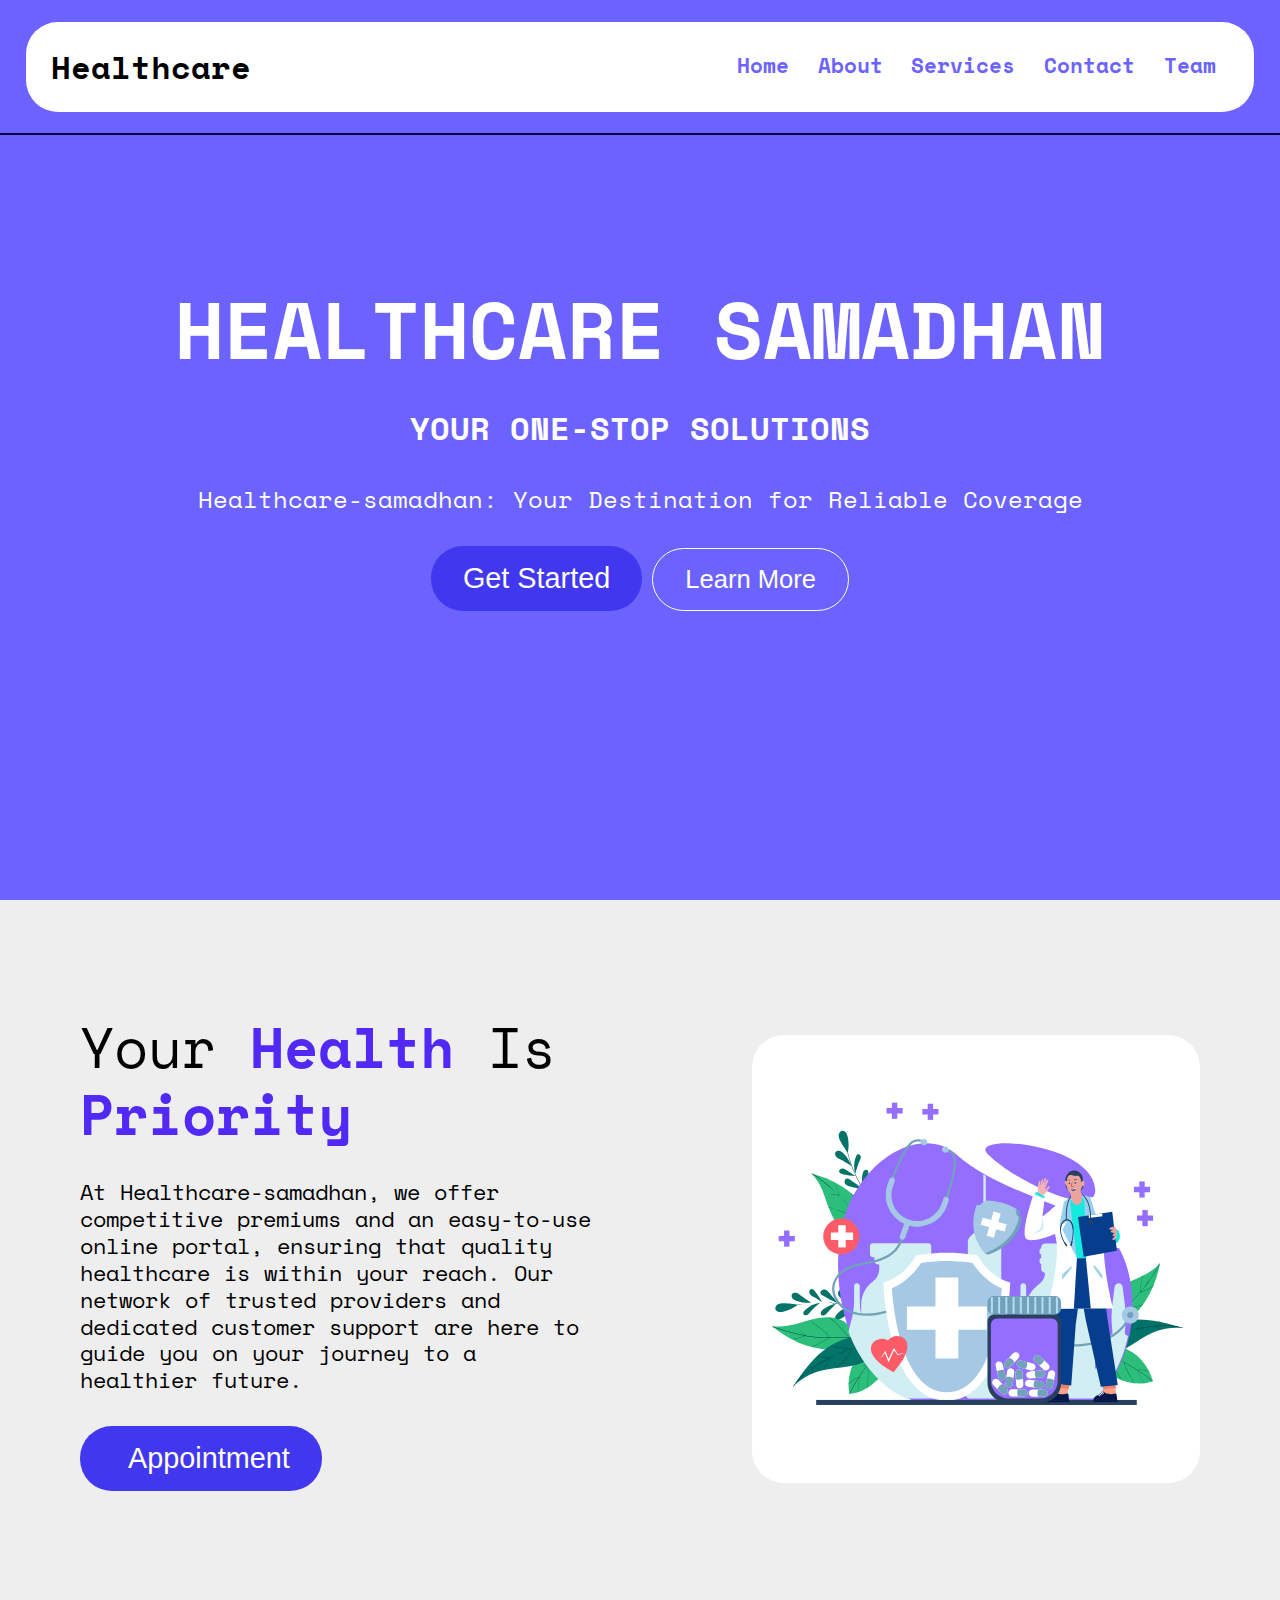
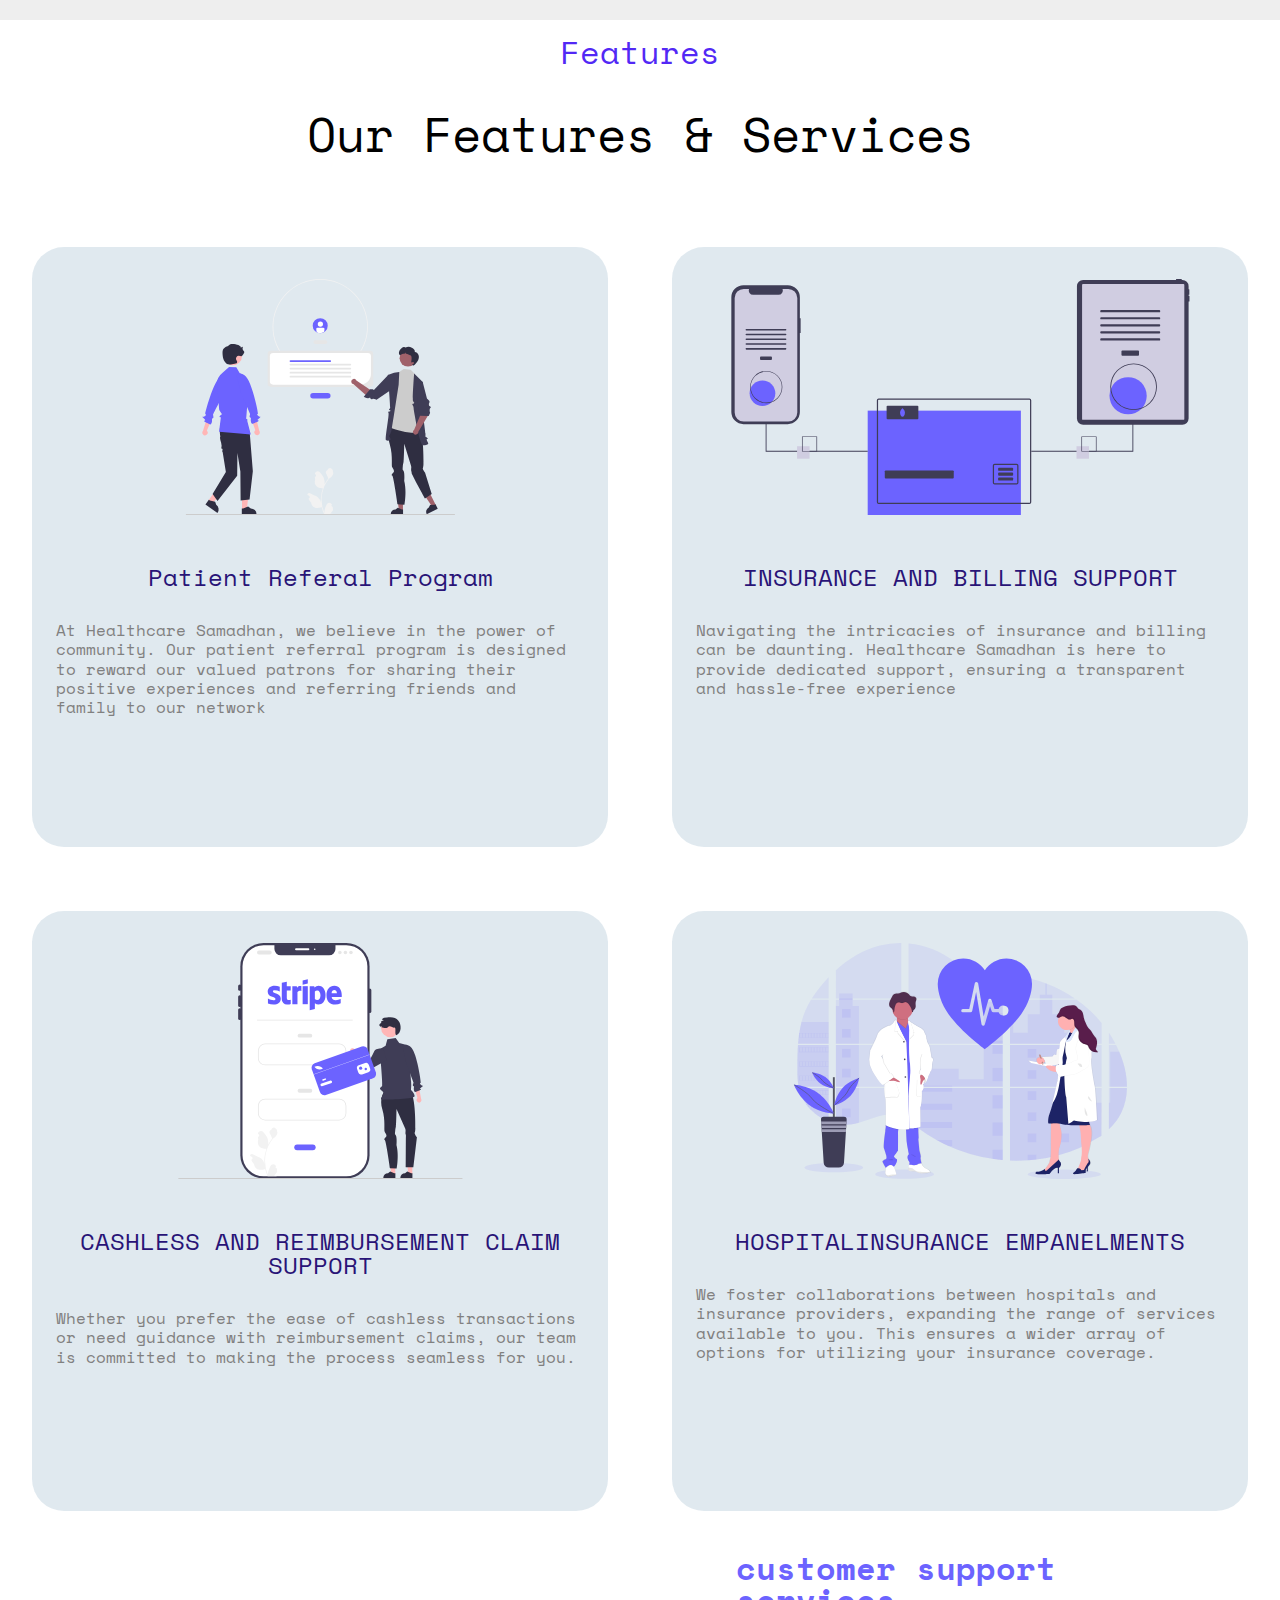
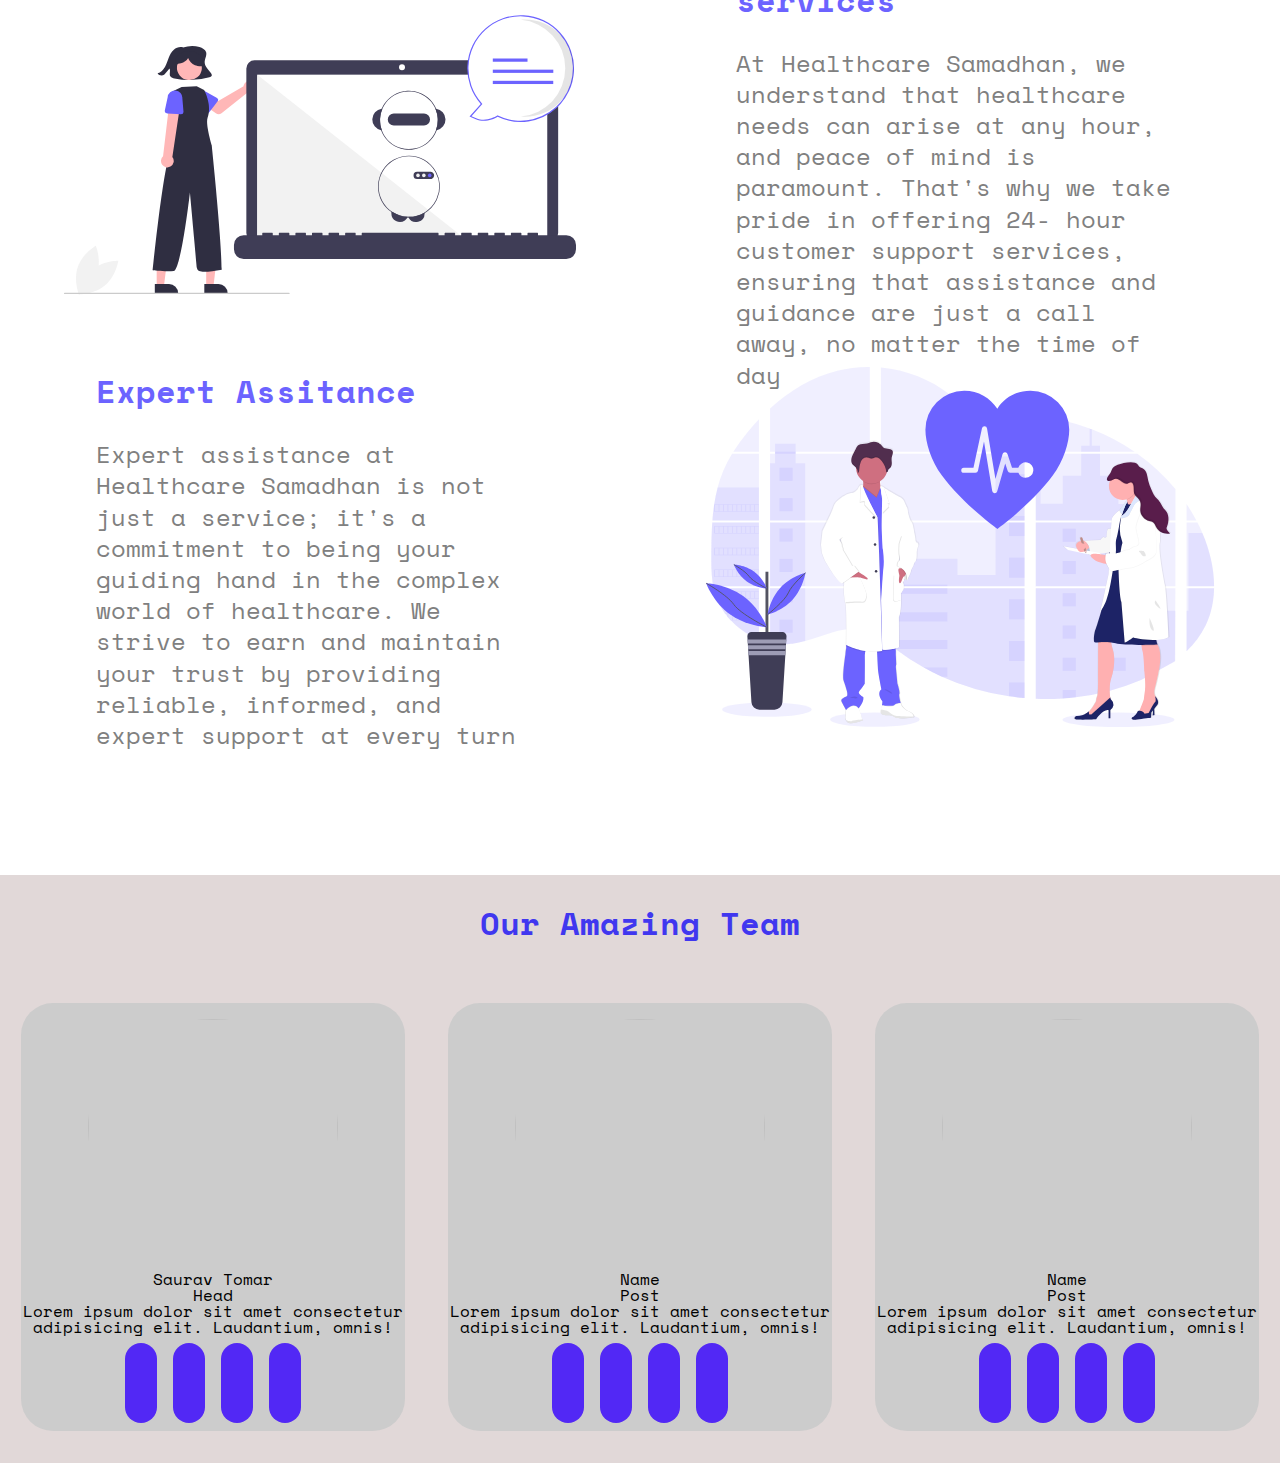
==== index.html @ 565081a0 "75% website completet" ====
<!DOCTYPE html>
<html lang="en">
  <head>
    <meta charset="UTF-8" />
    <meta name="viewport" content="width=device-width, initial-scale=1.0" />
    <title>Healthcare Samadhan</title>
    <link rel="stylesheet" href="css/reset.css" />
    <link rel="stylesheet" href="css/style.css" />
  </head>
  <body>
    <!-- Header  -->
    <header class="header">
      <nav class="navbar__container">
        <div class="logo">
          <h2>Healthcare</h2>
        </div>
        <i class="fa-solid fa-bars hamburger__menu"></i>
        <ul class="navList__container">
          <i class="fa-regular fa-circle-xmark hamburger__close"></i>
          <li class="navitem">
            <a class="navlink" href="#home">Home</a>
          </li>
          <li class="navitem">
            <a class="navlink" href="">About</a>
          </li>
          <li class="navitem">
            <a class="navlink" href="#service">Services</a>
          </li>
          <li class="navitem">
            <a href="" class="navlink">Contact</a>
          </li>
          <li class="navitem">
            <a class="navlink" href="">Team</a>
          </li>
        </ul>
      </nav>
    </header>
    <!-- Hero -->
    <section id="home" class="hero__container">
      <h1 class="main__heading">HEALTHCARE SAMADHAN</h1>
      <h2 class="tagline">YOUR ONE-STOP SOLUTIONS</h2>
      <p class="description">
        Healthcare-samadhan: Your Destination for Reliable Coverage
      </p>
      <div class="hero__btn__container">
        <button class="primary__btn">Get Started</button>
        <button class="secondary__btn">
          Learn More <i class="fa-solid fa-arrow-right"></i>
        </button>
      </div>
    </section>

    <!-- section priority  -->

    <section class="section__priority">
      <div class="priority__text">
        <h2>Your <b>Health</b> Is <b>Priority</b></h2>
        <p>
          At Healthcare-samadhan, we offer competitive premiums and an
          easy-to-use online portal, ensuring that quality healthcare is within
          your reach. Our network of trusted providers and dedicated customer
          support are here to guide you on your journey to a healthier future.
        </p>
        <button class="primary__btn">
          <i class="fa-solid fa-calendar-days"></i>Appointment
        </button>
      </div>

      <div class="priority__img">
        <svg
          xmlns="http://www.w3.org/2000/svg"
          xmlns:xlink="http://www.w3.org/1999/xlink"
          version="1.1"
          x="0px"
          y="0px"
          viewBox="0 0 500 500"
          style="enable-background: new 0 0 500 500"
          xml:space="preserve"
        >
          <g id="BACKGROUND">
            <rect style="fill: #ffffff" width="500" height="500" />
          </g>
          <g id="OBJECTS">
            <g>
              <g>
                <path
                  style="fill: #2cbf7b"
                  d="M408.222,347.269c1.335,0.213,2.662,0.562,3.93,0.965c17.696,5.625,30.549,20.486,35.314,38.191     c-16.333,6.004-36.912,1.32-49.817-9.959c-2.756-2.408-5.344-5.326-6.053-8.917c-0.825-4.178,1.04-8.382,3.048-12.138     c1.526-2.855,3.312-5.796,6.186-7.286C403.09,346.955,405.67,346.862,408.222,347.269z"
                />
                <path
                  style="fill: #033a3f"
                  d="M377.289,348.303c0.009,0.007,0.019,0.013,0.03,0.016c12.5,4.361,24.754,9.805,36.423,16.183     c11.669,6.378,22.869,13.751,33.289,21.917c0.052,0.039,0.117,0.029,0.154-0.019c0.037-0.048,0.029-0.117-0.019-0.154     c-10.429-8.174-21.639-15.554-33.319-21.937c-11.679-6.383-23.945-11.833-36.456-16.197c-0.057-0.02-0.12,0.01-0.14,0.067     C377.236,348.225,377.252,348.275,377.289,348.303z"
                />
                <path
                  style="fill: #033a3f"
                  d="M438.046,388.599c0.036,0.028,0.087,0.031,0.127,0.004c0.05-0.033,0.064-0.102,0.031-0.152     l-1.356-2.042c-2.78-4.185-5.251-8.529-7.146-12.562c-0.026-0.055-0.091-0.078-0.146-0.053c-0.055,0.026-0.078,0.091-0.053,0.146     c1.9,4.043,4.377,8.396,7.162,12.59l1.356,2.042C438.028,388.583,438.037,388.592,438.046,388.599z"
                />
                <path
                  style="fill: #033a3f"
                  d="M426.589,388.842c0.041,0.031,0.1,0.03,0.14-0.006c0.045-0.04,0.049-0.11,0.008-0.155     c-1.255-1.397-2.286-3.357-3.196-5.087c-0.209-0.398-0.407-0.773-0.606-1.141c-2.855-5.274-5.992-11.463-7.615-17.385     c-0.016-0.058-0.076-0.093-0.135-0.077c-0.058,0.016-0.093,0.076-0.077,0.135c1.629,5.943,4.773,12.147,7.634,17.432     c0.198,0.366,0.395,0.741,0.604,1.138c0.916,1.741,1.954,3.715,3.227,5.132C426.578,388.833,426.583,388.838,426.589,388.842z"
                />
                <path
                  style="fill: #033a3f"
                  d="M412.843,385.667c0.037,0.028,0.089,0.031,0.13,0.003c0.049-0.035,0.061-0.103,0.027-0.153     c-4.193-5.969-7.397-12.654-10.497-19.119c-1.293-2.696-2.758-5.753-2.598-8.959c0.003-0.06-0.043-0.112-0.104-0.115     c-0.06-0.003-0.112,0.044-0.115,0.104c-0.162,3.262,1.316,6.345,2.62,9.065c3.103,6.473,6.312,13.166,10.515,19.15     C412.826,385.652,412.834,385.66,412.843,385.667z"
                />
                <path
                  style="fill: #033a3f"
                  d="M429.536,373.981c0.021,0.016,0.047,0.024,0.075,0.022c4.53-0.351,9.079,0.335,13.908,2.099     c0.057,0.021,0.12-0.009,0.141-0.065c0.021-0.057-0.008-0.12-0.065-0.141c-4.859-1.774-9.438-2.465-14-2.111     c-0.06,0.005-0.106,0.057-0.101,0.118C429.495,373.935,429.512,373.963,429.536,373.981z"
                />
                <path
                  style="fill: #033a3f"
                  d="M415.142,365.216c0.039,0.03,0.095,0.031,0.135-0.002c0.315-0.254,4.025-1.201,8.445-2.158     c3.697-0.8,8.427-1.711,9.586-1.644c0.06,0.003,0.112-0.043,0.116-0.103c0.003-0.06-0.043-0.112-0.103-0.116     c-2.303-0.131-17.435,3.25-18.181,3.85c-0.047,0.038-0.055,0.107-0.017,0.154C415.128,365.205,415.135,365.211,415.142,365.216z"
                />
                <path
                  style="fill: #033a3f"
                  d="M398.823,357.337c0.027,0.02,0.062,0.028,0.097,0.018c4.447-1.292,8.807-3.018,12.486-4.535     l0.09-0.037c2.347-0.968,4.774-1.969,7.301-1.923c0.061,0.001,0.111-0.047,0.112-0.108c0.001-0.06-0.047-0.11-0.108-0.112     c-2.573-0.047-5.021,0.963-7.389,1.94l-0.09,0.037c-3.673,1.515-8.027,3.238-12.464,4.528c-0.058,0.017-0.092,0.078-0.075,0.136     C398.791,357.304,398.805,357.323,398.823,357.337z"
                />
                <path
                  style="fill: #033a3f"
                  d="M377.289,348.303c0.009,0.007,0.019,0.013,0.03,0.016c12.533,4.372,24.849,9.837,36.605,16.242     c11.817,6.438,23.079,13.832,33.471,21.976c0,0,0.001,0.001,0.001,0.001c0.048,0.036,0.116,0.028,0.153-0.019     c0.037-0.048,0.029-0.117-0.019-0.154c-10.401-8.151-21.673-15.552-33.501-21.996c-11.767-6.411-24.094-11.88-36.638-16.257     c-0.057-0.02-0.12,0.01-0.14,0.067C377.236,348.225,377.252,348.275,377.289,348.303z"
                />
              </g>
              <g>
                <path
                  style="fill: #2cbf7b"
                  d="M391.97,322.324c0.616,0.758,1.34,1.433,2.185,2.006c3.377,2.287,7.746,2.762,11.754,2.009     c6.575-1.235,12.187-5.449,17.078-10.013c17.531-16.358,28.571-38.666,32.325-62.249c-9.103,12.015-24.415,16.717-37.521,22.853     c-11.078,5.187-22.209,12.488-26.66,23.882C388.779,306.832,387.465,316.778,391.97,322.324z"
                />
                <path
                  style="fill: #033a3f"
                  d="M370.628,336.632c0.031,0.021,0.072,0.025,0.108,0.008c13.64-6.464,25.61-16.001,37.185-25.225     c3.334-2.656,6.781-5.403,10.035-8.274c7.103-6.267,13.788-13.52,20.439-22.174c5.494-7.15,11.026-15.362,16.911-25.108     c0.031-0.052,0.014-0.12-0.037-0.15c-0.052-0.031-0.119-0.015-0.15,0.037c-5.881,9.738-11.408,17.945-16.897,25.088     c-6.642,8.643-13.318,15.887-20.41,22.144c-3.25,2.867-6.695,5.612-10.027,8.267c-11.566,9.216-23.526,18.746-37.143,25.199     c-0.055,0.026-0.078,0.091-0.052,0.146C370.599,336.606,370.612,336.621,370.628,336.632z"
                />
                <path
                  style="fill: #033a3f"
                  d="M397.197,320.532c0.02,0.014,0.045,0.021,0.071,0.018c8.598-0.735,17.183-2.248,25.515-4.496     c0.059-0.016,0.093-0.076,0.077-0.134c-0.016-0.059-0.076-0.093-0.134-0.077c-8.32,2.245-16.891,3.756-25.477,4.49     c-0.06,0.005-0.105,0.058-0.1,0.119C397.152,320.485,397.17,320.514,397.197,320.532z"
                />
                <path
                  style="fill: #033a3f"
                  d="M414.623,305.894c0.023,0.015,0.051,0.022,0.08,0.017c1.965-0.336,17.685-3.567,21.812-4.867     c0.058-0.018,0.09-0.08,0.072-0.138c-0.018-0.058-0.08-0.09-0.138-0.072c-4.12,1.298-19.82,4.525-21.783,4.86     c-0.06,0.01-0.1,0.067-0.09,0.127C414.582,305.852,414.599,305.878,414.623,305.894z"
                />
                <path
                  style="fill: #033a3f"
                  d="M433.246,287.117c0.027,0.018,0.061,0.024,0.094,0.014c4.799-1.506,11.242-4.317,14.932-7.687     c0.045-0.041,0.048-0.11,0.007-0.155c-0.041-0.045-0.11-0.048-0.155-0.007c-3.663,3.346-10.073,6.141-14.85,7.64     c-0.058,0.018-0.09,0.08-0.072,0.137C433.211,287.083,433.226,287.103,433.246,287.117z"
                />
                <path
                  style="fill: #033a3f"
                  d="M433.179,287.126c0.014,0.01,0.031,0.016,0.049,0.018c0.06,0.006,0.114-0.037,0.121-0.097     l0.848-7.867c0.407-3.78,1.3-7.794,2.389-10.738c0.021-0.057-0.008-0.12-0.065-0.141c-0.057-0.021-0.12,0.008-0.141,0.065     c-1.095,2.959-1.992,6.993-2.402,10.79l-0.848,7.867C433.127,287.065,433.146,287.104,433.179,287.126z"
                />
                <path
                  style="fill: #033a3f"
                  d="M414.623,305.894c0.025,0.017,0.057,0.023,0.088,0.016c0.059-0.015,0.094-0.074,0.08-0.133     c-1.355-5.417-0.105-10.671,1.219-16.233c0.182-0.767,0.371-1.559,0.55-2.342c0.386-1.691,0.91-3.608,1.418-5.461     c0.508-1.856,1.033-3.776,1.42-5.471c0.013-0.059-0.023-0.118-0.082-0.131c-0.059-0.013-0.118,0.023-0.131,0.082     c-0.386,1.691-0.91,3.608-1.418,5.462c-0.508,1.856-1.033,3.775-1.42,5.47c-0.178,0.781-0.367,1.573-0.549,2.34     c-1.272,5.343-2.587,10.868-1.218,16.337C414.585,305.857,414.602,305.879,414.623,305.894z"
                />
                <path
                  style="fill: #033a3f"
                  d="M397.845,320.086c0.019,0.013,0.042,0.02,0.067,0.019c0.06-0.003,0.107-0.054,0.104-0.115     c-0.517-10.478,0.215-21.017,2.173-31.323c0.011-0.06-0.028-0.117-0.087-0.128c-0.06-0.011-0.117,0.028-0.128,0.087     c-1.962,10.323-2.694,20.879-2.177,31.375C397.798,320.037,397.817,320.068,397.845,320.086z"
                />
                <path
                  style="fill: #033a3f"
                  d="M370.628,336.632c0.031,0.021,0.072,0.025,0.108,0.008c13.64-6.464,25.61-16.001,37.185-25.225     c3.334-2.656,6.781-5.403,10.035-8.274c7.103-6.267,13.788-13.52,20.439-22.174c5.494-7.15,11.026-15.362,16.911-25.108     c0.031-0.052,0.014-0.12-0.037-0.15c-0.052-0.031-0.119-0.015-0.15,0.037c-5.881,9.738-11.408,17.945-16.897,25.088     c-6.642,8.643-13.318,15.887-20.41,22.144c-3.25,2.867-6.695,5.612-10.027,8.267c-11.566,9.216-23.526,18.746-37.143,25.199     c-0.055,0.026-0.078,0.091-0.052,0.146C370.599,336.606,370.612,336.621,370.628,336.632z"
                />
              </g>
              <g>
                <path
                  style="fill: #027369"
                  d="M371.223,350.105c8.602-18.547,28.897-29.621,49.202-32.014     c20.304-2.393,40.739,2.612,60.201,8.875c-10.513-1.124-21.296,0.364-31.112,4.294c-13.478,5.396-24.779,15.126-37.853,21.439     c-13.074,6.312-29.949,8.586-41.226-0.558L371.223,350.105z"
                />
                <path
                  style="fill: #033a3f"
                  d="M347.05,365.72c0.082,0.034,0.165,0.067,0.247,0.1c1.458-0.976,3.032-2.012,4.711-3.094     c0.587-0.377,1.186-0.761,1.798-1.149c0.907-0.576,1.842-1.164,2.802-1.76c1.293-0.803,2.632-1.623,4.015-2.454     c1.413-0.849,2.825-1.685,4.236-2.505c0.185-0.107,0.37-0.215,0.555-0.321c0.108-0.063,0.216-0.125,0.323-0.187l0.001,0     c0.344-0.199,0.688-0.397,1.033-0.593c0.643-0.368,1.286-0.734,1.929-1.095c0.001,0,0.002-0.001,0.003-0.001     c0.652-0.367,1.303-0.73,1.953-1.09c0.042-0.024,0.085-0.047,0.127-0.07c4.722-2.609,9.421-5.044,14.059-7.283     c0.249-0.121,0.497-0.24,0.747-0.359c0.487-0.234,0.974-0.465,1.46-0.694c0.734-0.346,1.466-0.687,2.196-1.023     c0.782-0.359,1.56-0.713,2.338-1.06c6.096-2.727,12.07-5.1,17.865-7.097c1.843-0.635,3.668-1.232,5.473-1.791     c0.95-0.294,1.893-0.577,2.831-0.849c0.032-0.009,0.063-0.019,0.095-0.027c0.115-0.034,0.231-0.067,0.346-0.1     c3.511-1.009,6.967-1.909,10.355-2.697c0.111-0.026,0.221-0.052,0.331-0.077c5.787-1.338,11.374-2.352,16.704-3.03     c0.189-0.024,0.376-0.048,0.563-0.071c0.986-0.121,1.963-0.231,2.931-0.329l0.001,0c0.028-0.003,0.055-0.006,0.082-0.008     c0.12-0.012,0.24-0.025,0.359-0.037c5.707-0.561,11.092-0.72,16.05-0.471c8.509,0.426,13.313,1.949,14.635,2.427     c0.245,0.089,0.37,0.141,0.377,0.144c0.055,0.026,0.12-0.002,0.144-0.057c0.023-0.056-0.002-0.121-0.058-0.144     c-0.024-0.012-1.408-0.592-4.205-1.212c-2.489-0.552-6.099-1.135-10.865-1.376c-4.988-0.252-10.409-0.091-16.153,0.476     c-0.124,0.012-0.249,0.024-0.373,0.038c-0.971,0.098-1.951,0.208-2.94,0.33c-0.186,0.023-0.374,0.047-0.561,0.071     c-5.365,0.681-10.99,1.704-16.818,3.054c-0.059,0.013-0.118,0.027-0.178,0.042c-0.056,0.013-0.113,0.026-0.171,0.04     c0-0.001,0-0.001-0.001,0c-3.362,0.785-6.789,1.679-10.272,2.678c-0.119,0.034-0.238,0.068-0.357,0.103     c-0.115,0.033-0.23,0.067-0.346,0.1c-0.936,0.274-1.877,0.557-2.824,0.852c-1.682,0.523-3.38,1.079-5.094,1.669     c-1.397,0.48-2.807,0.983-4.224,1.507c-0.088,0.032-0.177,0.066-0.266,0.099c-4.485,1.664-9.065,3.544-13.716,5.629     c-0.777,0.347-1.555,0.702-2.335,1.061c-0.671,0.31-1.344,0.623-2.017,0.94c-0.254,0.12-0.51,0.241-0.764,0.362     c-0.24,0.114-0.481,0.228-0.721,0.344c-4.842,2.32-9.753,4.854-14.691,7.58c-0.084,0.046-0.169,0.093-0.253,0.14     c-0.693,0.383-1.386,0.77-2.079,1.161c-0.001,0-0.002,0.001-0.002,0.002c-0.643,0.361-1.285,0.727-1.928,1.095     c-0.383,0.219-0.767,0.44-1.15,0.662l-0.001,0c-0.107,0.062-0.215,0.124-0.323,0.187c0,0,0,0,0,0.001     c-0.129,0.074-0.258,0.149-0.387,0.224c-1.382,0.804-2.765,1.622-4.148,2.454c-1.427,0.859-2.81,1.705-4.141,2.533     c-0.962,0.598-1.898,1.187-2.806,1.765c-0.612,0.388-1.21,0.772-1.796,1.15C350.083,363.707,348.508,364.744,347.05,365.72z"
                />
                <path
                  style="fill: #033a3f"
                  d="M381.077,346.55c0.004,0.002,0.009,0.003,0.013,0.005c9.688,2.702,19.651,4.782,29.611,6.185     c0.06,0.008,0.115-0.033,0.124-0.093c0.009-0.06-0.033-0.115-0.093-0.124c-9.951-1.401-19.903-3.48-29.582-6.179     c-0.058-0.016-0.119,0.018-0.135,0.076C380.999,346.474,381.027,346.529,381.077,346.55z"
                />
                <path
                  style="fill: #033a3f"
                  d="M406.85,337.762c6.946,2.92,15.198,4.604,22.615,4.563c0.061,0,0.109-0.05,0.109-0.11     c0-0.061-0.05-0.109-0.11-0.109c-8.318,0.045-17.692-2.086-25.073-5.701c-0.055-0.025-0.12-0.004-0.147,0.05     c-0.027,0.054-0.004,0.12,0.05,0.147C405.122,337.007,405.976,337.395,406.85,337.762z"
                />
                <path
                  style="fill: #033a3f"
                  d="M433.911,331.028c3.541,1.489,6.755,2.476,9.729,2.993c0.06,0.01,0.116-0.03,0.127-0.089     c0.01-0.06-0.029-0.117-0.089-0.127c-4.41-0.767-9.356-2.575-15.122-5.528c-0.053-0.027-0.12-0.006-0.148,0.048     s-0.006,0.12,0.048,0.148C430.359,329.447,432.174,330.297,433.911,331.028z"
                />
                <path
                  style="fill: #033a3f"
                  d="M455.775,329.136c0.043,0.018,0.095,0.007,0.127-0.031c0.039-0.047,0.032-0.116-0.015-0.154     c-1.474-1.217-4.787-3.326-6.712-4.135c-0.008-0.003-0.016-0.007-0.024-0.01c-0.056-0.023-0.12,0.003-0.143,0.059     c-0.023,0.056,0.003,0.12,0.059,0.143c0,0,0,0,0,0c1.905,0.796,5.211,2.899,6.68,4.112     C455.756,329.127,455.765,329.132,455.775,329.136z"
                />
                <path
                  style="fill: #033a3f"
                  d="M449.067,325.008c0.038,0.016,0.083,0.01,0.116-0.019c0.909-0.81,1.992-1.731,3.038-2.622     c1.048-0.892,2.132-1.814,3.044-2.626c0.045-0.04,0.049-0.11,0.009-0.155c-0.04-0.045-0.11-0.049-0.155-0.009     c-0.91,0.811-1.992,1.732-3.04,2.623c-1.048,0.891-2.131,1.813-3.042,2.625c-0.045,0.04-0.049,0.11-0.009,0.155     C449.039,324.992,449.052,325.002,449.067,325.008z"
                />
                <path
                  style="fill: #033a3f"
                  d="M428.463,328.475c0.043,0.018,0.095,0.007,0.127-0.031c2.274-2.734,5.84-6.271,10.597-10.512     c0.045-0.04,0.049-0.11,0.009-0.155c-0.04-0.045-0.11-0.049-0.155-0.009c-4.766,4.248-8.339,7.793-10.62,10.536     c-0.039,0.047-0.032,0.116,0.014,0.154C428.443,328.465,428.453,328.471,428.463,328.475z"
                />
                <path
                  style="fill: #033a3f"
                  d="M405.074,335.381c0.045,0.019,0.099,0.006,0.13-0.035c2.073-2.724,4.323-5.361,6.687-7.837     c1.045-1.094,2.135-2.181,3.189-3.233c1.76-1.755,3.579-3.569,5.244-5.473c0.04-0.046,0.035-0.115-0.01-0.155     c-0.046-0.04-0.115-0.035-0.155,0.01c-1.659,1.898-3.476,3.71-5.233,5.462c-1.055,1.052-2.146,2.14-3.193,3.236     c-2.37,2.482-4.625,5.125-6.703,7.856c-0.037,0.048-0.027,0.117,0.021,0.154C405.058,335.372,405.066,335.377,405.074,335.381z"
                />
                <path
                  style="fill: #033a3f"
                  d="M382.464,345.071C382.464,345.072,382.465,345.072,382.464,345.071     c0.057,0.023,0.121-0.003,0.144-0.059l4.05-9.867c0.654-1.593,1.395-3.398,2.703-4.69c0.043-0.043,0.044-0.112,0.001-0.155     c-0.043-0.043-0.112-0.043-0.155-0.001c-1.34,1.323-2.09,3.151-2.752,4.763l-4.05,9.867     C382.382,344.984,382.409,345.048,382.464,345.071z"
                />
                <path
                  style="fill: #033a3f"
                  d="M347.05,365.72c0.082,0.034,0.165,0.067,0.247,0.1c1.458-0.976,3.032-2.012,4.711-3.094     c0.587-0.377,1.186-0.761,1.798-1.149c0.907-0.576,1.842-1.164,2.802-1.76c1.293-0.803,2.632-1.623,4.015-2.454     c1.413-0.849,2.825-1.685,4.236-2.505c0.185-0.107,0.37-0.215,0.555-0.321c0.108-0.063,0.216-0.125,0.323-0.187l0.001,0     c0.344-0.199,0.688-0.397,1.033-0.593c0.643-0.368,1.286-0.734,1.929-1.095c0.001,0,0.002-0.001,0.003-0.001     c0.652-0.367,1.303-0.73,1.953-1.09c0.042-0.024,0.085-0.047,0.127-0.07c4.722-2.609,9.421-5.044,14.059-7.283     c0.249-0.121,0.497-0.24,0.747-0.359c0.487-0.234,0.974-0.465,1.46-0.694c0.734-0.346,1.466-0.687,2.196-1.023     c0.782-0.359,1.56-0.713,2.338-1.06c6.096-2.727,12.07-5.1,17.865-7.097c1.843-0.635,3.668-1.232,5.473-1.791     c0.95-0.294,1.893-0.577,2.831-0.849c0.032-0.009,0.063-0.019,0.095-0.027c0.115-0.034,0.231-0.067,0.346-0.1     c3.511-1.009,6.967-1.909,10.355-2.697c0.111-0.026,0.221-0.052,0.331-0.077c5.787-1.338,11.374-2.352,16.704-3.03     c0.189-0.024,0.376-0.048,0.563-0.071c0.986-0.121,1.963-0.231,2.931-0.329l0.001,0c0.028-0.003,0.055-0.006,0.082-0.008     c0.12-0.012,0.24-0.025,0.359-0.037c5.707-0.561,11.092-0.72,16.05-0.471c8.509,0.426,13.313,1.949,14.635,2.427     c0.245,0.089,0.37,0.141,0.377,0.144c0.055,0.026,0.12-0.002,0.144-0.057c0.023-0.056-0.002-0.121-0.058-0.144     c-0.024-0.012-1.408-0.592-4.205-1.212c-2.489-0.552-6.099-1.135-10.865-1.376c-4.988-0.252-10.409-0.091-16.153,0.476     c-0.124,0.012-0.249,0.024-0.373,0.038c-0.971,0.098-1.951,0.208-2.94,0.33c-0.186,0.023-0.374,0.047-0.561,0.071     c-5.365,0.681-10.99,1.704-16.818,3.054c-0.059,0.013-0.118,0.027-0.178,0.042c-0.056,0.013-0.113,0.026-0.171,0.04     c0-0.001,0-0.001-0.001,0c-3.362,0.785-6.789,1.679-10.272,2.678c-0.119,0.034-0.238,0.068-0.357,0.103     c-0.115,0.033-0.23,0.067-0.346,0.1c-0.936,0.274-1.877,0.557-2.824,0.852c-1.682,0.523-3.38,1.079-5.094,1.669     c-1.397,0.48-2.807,0.983-4.224,1.507c-0.088,0.032-0.177,0.066-0.266,0.099c-4.485,1.664-9.065,3.544-13.716,5.629     c-0.777,0.347-1.555,0.702-2.335,1.061c-0.671,0.31-1.344,0.623-2.017,0.94c-0.254,0.12-0.51,0.241-0.764,0.362     c-0.24,0.114-0.481,0.228-0.721,0.344c-4.842,2.32-9.753,4.854-14.691,7.58c-0.084,0.046-0.169,0.093-0.253,0.14     c-0.693,0.383-1.386,0.77-2.079,1.161c-0.001,0-0.002,0.001-0.002,0.002c-0.643,0.361-1.285,0.727-1.928,1.095     c-0.383,0.219-0.767,0.44-1.15,0.662l-0.001,0c-0.107,0.062-0.215,0.124-0.323,0.187c0,0,0,0,0,0.001     c-0.129,0.074-0.258,0.149-0.387,0.224c-1.382,0.804-2.765,1.622-4.148,2.454c-1.427,0.859-2.81,1.705-4.141,2.533     c-0.962,0.598-1.898,1.187-2.806,1.765c-0.612,0.388-1.21,0.772-1.796,1.15C350.083,363.707,348.508,364.744,347.05,365.72z"
                />
              </g>
              <g>
                <path
                  style="fill: #027369"
                  d="M132.316,191.494c-1.951-0.881-4.051-1.783-6.16-1.417c-2.109,0.366-4.018,2.603-3.208,4.585     c0.568,1.389,2.134,2.041,3.563,2.5c7.45,2.392,15.363,3.331,23.166,2.75C149.676,199.912,137.836,193.987,132.316,191.494z"
                />
                <path
                  style="fill: #027369"
                  d="M148.608,198.652c-4.48-4.7-5.131-11.762-5.462-18.247c-0.138-2.709,0.132-6.086,2.63-7.14     c1.995-0.842,4.378,0.505,5.406,2.411c1.027,1.906,1.031,4.182,0.931,6.345C151.822,188.283,148.608,198.652,148.608,198.652z"
                />
                <path
                  style="fill: #027369"
                  d="M121.416,178.637c-1.639-0.752-3.358-1.478-5.161-1.459c-1.803,0.019-3.718,0.976-4.31,2.679     c-0.313,0.9-0.225,1.903,0.084,2.804c0.769,2.24,2.819,3.851,5.04,4.674s4.625,0.973,6.989,1.114     c4.464,0.267,8.928,0.535,13.391,0.802C137.449,189.251,127,181.199,121.416,178.637z"
                />
                <path
                  style="fill: #027369"
                  d="M136.244,187.318c-4.422-6.618-4.562-15.837-0.344-22.586c0.33-0.527,0.71-1.063,1.272-1.329     c1.774-0.836,3.394,1.48,3.755,3.408C142.267,173.964,136.244,187.318,136.244,187.318z"
                />
                <path
                  style="fill: #027369"
                  d="M124.994,173.327c-5.088-4.492-10.523-8.59-16.241-12.246c-0.74-0.473-1.527-0.953-2.404-1.009     c-2.644-0.168-3.862,3.753-2.352,5.93c1.51,2.177,4.342,2.907,6.929,3.479C115.487,170.489,124.994,173.327,124.994,173.327z"
                />
                <path
                  style="fill: #027369"
                  d="M123.703,153.928c0.68-1.798,2.127-3.807,4.015-3.443c1.301,0.251,2.138,1.628,2.216,2.951     c0.078,1.323-0.424,2.603-0.917,3.833c-1.829,4.56-3.658,9.12-5.487,13.681C123.53,170.949,121.506,159.734,123.703,153.928z"
                />
                <path
                  style="fill: #027369"
                  d="M106.531,151.484c-1.687-1.256-3.537-2.568-5.64-2.561s-4.273,2.083-3.525,4.049     c0.566,1.487,2.343,2.045,3.898,2.378c4.77,1.02,9.612,1.705,14.478,2.049C115.742,157.399,108.886,153.238,106.531,151.484z"
                />
                <path
                  style="fill: #027369"
                  d="M115.248,154.923c-1.916-6.19-1.695-13.019,0.616-19.072c0.469-1.229,1.203-2.578,2.495-2.83     c1.507-0.293,2.88,1.211,3.044,2.737c0.164,1.526-0.514,3.003-1.175,4.389C118.085,144.64,115.248,154.923,115.248,154.923z"
                />
                <path
                  style="fill: #027369"
                  d="M111.068,146.28c-1.861-5.136-4.802-9.877-8.575-13.828c-1.259-1.318-2.678-2.588-4.429-3.091     c-1.752-0.503-3.905-0.02-4.843,1.542c-0.908,1.512-0.402,3.551,0.726,4.907c1.128,1.357,2.751,2.185,4.327,2.978     C102.534,140.93,111.068,146.28,111.068,146.28z"
                />
                <path
                  style="fill: #027369"
                  d="M106.874,131.816c1.261-5.994,1.237-12.254-0.071-18.238c-0.673-3.079-2.459-6.689-5.611-6.661     c-2.682,0.024-4.568,2.967-4.505,5.649s1.482,5.114,2.781,7.461C101.576,123.834,106.874,131.816,106.874,131.816z"
                />
                <path
                  style="fill: #033a3f"
                  d="M157.399,204.992c-0.001,0.001-0.001,0.002-0.002,0.003c-0.027,0.054-0.093,0.076-0.147,0.049     c-0.023-0.011-2.315-1.163-5.901-3.694c-3.307-2.334-8.426-6.355-14.03-12.251c-6.297-6.626-11.911-14.223-16.685-22.579     c-5.967-10.444-10.633-22.111-13.866-34.677c-0.015-0.059,0.02-0.118,0.079-0.134c0.059-0.015,0.118,0.02,0.133,0.079     c3.228,12.544,7.885,24.191,13.841,34.616c4.764,8.34,10.366,15.922,16.65,22.536c5.591,5.884,10.698,9.896,13.997,12.225     c3.575,2.524,5.858,3.671,5.88,3.683C157.401,204.875,157.423,204.938,157.399,204.992z"
                />
                <path
                  style="fill: #027369"
                  d="M157.399,204.992c-0.001,0.001-0.001,0.002-0.002,0.003c-0.027,0.054-0.093,0.076-0.147,0.049     c-0.023-0.011-2.315-1.163-5.901-3.694c-3.307-2.334-8.426-6.355-14.03-12.251c-6.297-6.626-11.911-14.223-16.685-22.579     c-5.967-10.444-10.633-22.111-13.866-34.677c-0.015-0.059,0.02-0.118,0.079-0.134c0.059-0.015,0.118,0.02,0.133,0.079     c3.228,12.544,7.885,24.191,13.841,34.616c4.764,8.34,10.366,15.922,16.65,22.536c5.591,5.884,10.698,9.896,13.997,12.225     c3.575,2.524,5.858,3.671,5.88,3.683C157.401,204.875,157.423,204.938,157.399,204.992z"
                />
              </g>
              <g>
                <path
                  style="fill: #2cbf7b"
                  d="M129.328,222.73c0.801-0.559,1.527-1.232,2.16-2.033c2.527-3.201,3.32-7.524,2.862-11.576     c-0.752-6.648-4.545-12.552-8.74-17.764c-15.034-18.679-36.477-31.318-59.723-36.783c11.318,9.956,14.89,25.57,20.053,39.089     c4.364,11.427,10.833,23.062,21.872,28.333C113.644,224.781,123.468,226.819,129.328,222.73z"
                />
                <path
                  style="fill: #033a3f"
                  d="M142.039,245.06c0.023-0.029,0.031-0.07,0.016-0.107c-5.451-14.075-14.089-26.71-22.443-38.928     c-2.406-3.519-4.893-7.157-7.519-10.612c-5.731-7.541-12.477-14.738-20.623-22.003c-6.729-6.002-14.517-12.118-23.806-18.699     c-0.049-0.035-0.119-0.023-0.153,0.026c-0.035,0.049-0.023,0.118,0.026,0.153c9.283,6.576,17.064,12.687,23.787,18.683     c8.135,7.255,14.872,14.442,20.594,21.972c2.623,3.451,5.109,7.087,7.513,10.603c8.347,12.208,16.978,24.832,22.42,38.883     c0.022,0.056,0.085,0.085,0.142,0.063C142.012,245.087,142.028,245.075,142.039,245.06z"
                />
                <path
                  style="fill: #033a3f"
                  d="M127.923,217.387c0.015-0.019,0.024-0.043,0.023-0.069c-0.106-8.629-0.988-17.301-2.622-25.775     c-0.011-0.06-0.069-0.098-0.128-0.087c-0.06,0.011-0.098,0.069-0.087,0.128c1.632,8.461,2.512,17.12,2.618,25.736     c0.001,0.061,0.05,0.109,0.111,0.108C127.872,217.428,127.903,217.412,127.923,217.387z"
                />
                <path
                  style="fill: #033a3f"
                  d="M114.596,198.938c0.017-0.021,0.026-0.049,0.023-0.078c-0.191-1.985-2.266-17.898-3.262-22.11     c-0.014-0.059-0.073-0.095-0.132-0.081c-0.059,0.014-0.095,0.073-0.081,0.132c0.994,4.204,3.066,20.098,3.257,22.08     c0.006,0.06,0.059,0.104,0.12,0.099C114.551,198.976,114.578,198.961,114.596,198.938z"
                />
                <path
                  style="fill: #033a3f"
                  d="M97.228,178.994c0.02-0.025,0.029-0.059,0.021-0.093c-1.152-4.897-3.485-11.528-6.577-15.453     c-0.038-0.048-0.106-0.056-0.154-0.018c-0.048,0.038-0.056,0.106-0.018,0.154c3.07,3.897,5.389,10.494,6.535,15.368     c0.014,0.059,0.073,0.095,0.132,0.082C97.192,179.027,97.213,179.013,97.228,178.994z"
                />
                <path
                  style="fill: #033a3f"
                  d="M97.233,179.061c0.011-0.014,0.018-0.03,0.022-0.048c0.011-0.06-0.029-0.117-0.088-0.128     l-7.784-1.42c-3.74-0.682-7.679-1.866-10.534-3.167c-0.055-0.025-0.12,0-0.145,0.054c-0.025,0.055-0.001,0.12,0.054,0.145     c2.871,1.308,6.829,2.498,10.586,3.183l7.784,1.42C97.168,179.109,97.208,179.092,97.233,179.061z"
                />
                <path
                  style="fill: #033a3f"
                  d="M114.596,198.938c0.019-0.024,0.027-0.055,0.022-0.087c-0.01-0.06-0.067-0.1-0.127-0.089     c-5.502,0.956-10.65-0.674-16.101-2.401c-0.751-0.238-1.528-0.484-2.295-0.719c-1.658-0.508-3.531-1.171-5.343-1.813     c-1.814-0.642-3.69-1.306-5.353-1.816c-0.058-0.018-0.119,0.015-0.137,0.073c-0.018,0.058,0.015,0.119,0.073,0.137     c1.658,0.508,3.532,1.171,5.344,1.813c1.814,0.642,3.69,1.306,5.352,1.815c0.766,0.235,1.542,0.481,2.293,0.718     c5.236,1.658,10.65,3.373,16.205,2.408C114.556,198.973,114.579,198.958,114.596,198.938z"
                />
                <path
                  style="fill: #033a3f"
                  d="M127.525,216.708c0.014-0.018,0.023-0.041,0.023-0.065c0.001-0.061-0.046-0.111-0.107-0.112     c-10.488-0.25-20.945-1.748-31.081-4.454c-0.059-0.016-0.119,0.019-0.134,0.078c-0.016,0.059,0.019,0.119,0.078,0.134     c10.153,2.71,20.627,4.212,31.132,4.462C127.472,216.751,127.505,216.734,127.525,216.708z"
                />
                <path
                  style="fill: #033a3f"
                  d="M142.039,245.06c0.023-0.029,0.031-0.07,0.016-0.107c-5.451-14.075-14.089-26.71-22.443-38.928     c-2.406-3.519-4.893-7.157-7.519-10.612c-5.731-7.541-12.477-14.738-20.623-22.003c-6.729-6.002-14.517-12.118-23.806-18.699     c-0.049-0.035-0.119-0.023-0.153,0.026c-0.035,0.049-0.023,0.118,0.026,0.153c9.283,6.576,17.064,12.687,23.787,18.683     c8.135,7.255,14.872,14.442,20.594,21.972c2.623,3.451,5.109,7.087,7.513,10.603c8.347,12.208,16.978,24.832,22.42,38.883     c0.022,0.056,0.085,0.085,0.142,0.063C142.012,245.087,142.028,245.075,142.039,245.06z"
                />
              </g>
            </g>
            <g>
              <g>
                <path
                  style="fill: #2cbf7b"
                  d="M127.695,348.648c-1.121,0.756-2.176,1.632-3.157,2.533     c-13.674,12.562-19.062,31.456-15.918,49.52c17.342-1.443,34.027-14.367,40.973-30.035c1.483-3.346,2.6-7.083,1.729-10.638     c-1.014-4.136-4.478-7.162-7.881-9.721c-2.587-1.945-5.447-3.859-8.681-3.998C132.216,346.2,129.837,347.204,127.695,348.648z"
                />
                <path
                  style="fill: #033a3f"
                  d="M156.18,336.543c-0.005,0.01-0.012,0.019-0.021,0.028c-9.495,9.225-18.311,19.329-26.203,30.032     c-7.892,10.703-14.938,22.112-20.944,33.91c-0.031,0.057-0.094,0.075-0.147,0.048c-0.054-0.027-0.075-0.093-0.048-0.147     c6.01-11.809,13.064-23.228,20.962-33.94c7.899-10.713,16.723-20.826,26.227-30.059c0.044-0.042,0.113-0.041,0.155,0.002     C156.195,336.45,156.201,336.502,156.18,336.543z"
                />
                <path
                  style="fill: #033a3f"
                  d="M118.079,398.7c-0.021,0.04-0.066,0.065-0.114,0.057c-0.06-0.009-0.101-0.065-0.092-0.125     l0.369-2.423c0.756-4.967,1.165-9.948,1.183-14.404c0-0.061,0.05-0.11,0.11-0.109c0.061,0,0.109,0.05,0.109,0.11     c-0.018,4.467-0.429,9.459-1.186,14.436l-0.369,2.423C118.088,398.678,118.084,398.69,118.079,398.7z"
                />
                <path
                  style="fill: #033a3f"
                  d="M128.57,394.089c-0.024,0.046-0.078,0.07-0.129,0.054c-0.058-0.018-0.09-0.079-0.073-0.137     c0.549-1.796,0.658-4.008,0.753-5.961c0.022-0.449,0.043-0.873,0.068-1.29c0.365-5.986,0.6-12.921-0.425-18.975     c-0.01-0.06,0.03-0.116,0.09-0.126c0.06-0.01,0.116,0.03,0.126,0.09c1.029,6.076,0.794,13.027,0.428,19.025     c-0.025,0.416-0.046,0.839-0.068,1.287c-0.096,1.965-0.205,4.192-0.763,6.014C128.576,394.077,128.573,394.083,128.57,394.089z"
                />
                <path
                  style="fill: #033a3f"
                  d="M139.695,385.415c-0.022,0.041-0.068,0.066-0.116,0.057c-0.06-0.011-0.099-0.068-0.089-0.127     c1.285-7.181,1.372-14.593,1.456-21.762c0.035-2.99,0.075-6.379-1.421-9.219c-0.028-0.053-0.008-0.12,0.046-0.148     c0.054-0.028,0.12-0.008,0.148,0.046c1.522,2.889,1.482,6.308,1.447,9.324c-0.085,7.178-0.172,14.6-1.46,21.798     C139.704,385.394,139.701,385.405,139.695,385.415z"
                />
                <path
                  style="fill: #033a3f"
                  d="M119.632,381.857c-0.012,0.023-0.032,0.042-0.059,0.052c-4.255,1.591-8.091,4.132-11.726,7.767     c-0.043,0.043-0.112,0.043-0.155,0c-0.043-0.043-0.043-0.112,0-0.155c3.658-3.658,7.519-6.215,11.804-7.817     c0.057-0.021,0.12,0.008,0.141,0.064C119.649,381.798,119.646,381.83,119.632,381.857z"
                />
                <path
                  style="fill: #033a3f"
                  d="M128.988,367.84c-0.023,0.044-0.073,0.068-0.123,0.055c-0.393-0.097-4.156,0.608-8.568,1.604     c-3.69,0.834-8.362,2.002-9.385,2.551c-0.053,0.029-0.12,0.009-0.148-0.045c-0.028-0.053-0.009-0.12,0.045-0.148     c2.033-1.09,17.179-4.404,18.109-4.175c0.059,0.014,0.095,0.074,0.08,0.133C128.995,367.824,128.992,367.832,128.988,367.84z"
                />
                <path
                  style="fill: #033a3f"
                  d="M140.463,353.815c-0.016,0.03-0.045,0.052-0.081,0.058c-4.577,0.703-9.259,0.977-13.234,1.152     l-0.097,0.004c-2.536,0.112-5.159,0.227-7.431,1.334c-0.054,0.027-0.12,0.004-0.147-0.051c-0.027-0.054-0.004-0.12,0.05-0.147     c2.313-1.127,4.959-1.244,7.518-1.356l0.097-0.004c3.97-0.175,8.644-0.448,13.211-1.15c0.06-0.009,0.116,0.032,0.125,0.092     C140.478,353.771,140.474,353.795,140.463,353.815z"
                />
                <path
                  style="fill: #033a3f"
                  d="M156.18,336.543c-0.005,0.01-0.012,0.019-0.021,0.028c-9.521,9.249-18.384,19.397-26.344,30.162     c-8.001,10.821-15.094,22.273-21.084,34.04c0,0,0,0.001-0.001,0.001c-0.028,0.053-0.093,0.074-0.147,0.047     c-0.054-0.027-0.075-0.093-0.048-0.147c5.994-11.777,13.095-23.241,21.103-34.071c7.967-10.775,16.838-20.932,26.367-30.189     c0.044-0.042,0.113-0.041,0.155,0.002C156.195,336.45,156.201,336.502,156.18,336.543z"
                />
              </g>
              <g>
                <path
                  style="fill: #2cbf7b"
                  d="M114.426,336.031c0.016,0.976-0.104,1.959-0.383,2.941c-1.115,3.923-4.155,7.097-7.709,9.098     c-5.829,3.283-12.836,3.665-19.517,3.316c-23.945-1.251-46.746-11.233-64.787-26.878c14.698,3.346,29.447-2.901,43.429-6.631     c11.819-3.153,25.038-4.721,35.774,1.141C106.906,322.116,114.309,328.886,114.426,336.031z"
                />
                <path
                  style="fill: #033a3f"
                  d="M139.97,333.261c-0.01,0.036-0.039,0.066-0.078,0.076c-14.602,3.823-29.902,4.217-44.698,4.599     c-4.261,0.11-8.667,0.224-13.006,0.118c-9.469-0.231-19.253-1.485-29.912-3.835c-8.805-1.941-18.323-4.673-29.097-8.351     c-0.057-0.02-0.088-0.083-0.068-0.139c0.02-0.057,0.082-0.088,0.139-0.068c10.766,3.675,20.276,6.404,29.074,8.344     c10.645,2.347,20.416,3.6,29.87,3.83c4.333,0.105,8.736-0.008,12.995-0.118c14.784-0.381,30.071-0.776,44.648-4.592     c0.059-0.015,0.119,0.02,0.134,0.078C139.976,333.223,139.976,333.243,139.97,333.261z"
                />
                <path
                  style="fill: #033a3f"
                  d="M109.271,338.02c-0.007,0.023-0.021,0.044-0.042,0.059c-7.057,4.967-14.604,9.329-22.43,12.966     c-0.055,0.026-0.12,0.002-0.146-0.053c-0.026-0.055-0.002-0.12,0.053-0.146c7.815-3.632,15.35-7.988,22.396-12.947     c0.049-0.035,0.118-0.023,0.153,0.027C109.275,337.955,109.28,337.99,109.271,338.02z"
                />
                <path
                  style="fill: #033a3f"
                  d="M86.512,338.019c-0.007,0.026-0.025,0.05-0.05,0.064c-1.721,1.007-15.836,8.642-19.833,10.301     c-0.056,0.023-0.12-0.003-0.143-0.059c-0.023-0.056,0.003-0.12,0.059-0.143c3.99-1.656,18.088-9.282,19.807-10.288     c0.052-0.031,0.119-0.013,0.15,0.039C86.517,337.96,86.52,337.991,86.512,338.019z"
                />
                <path
                  style="fill: #033a3f"
                  d="M60.176,335.617c-0.009,0.031-0.031,0.058-0.063,0.071c-4.644,1.933-11.385,3.925-16.378,3.717     c-0.061-0.003-0.107-0.054-0.105-0.114c0.003-0.061,0.054-0.107,0.114-0.105c4.957,0.207,11.662-1.776,16.285-3.7     c0.056-0.023,0.12,0.003,0.143,0.059C60.181,335.569,60.182,335.594,60.176,335.617z"
                />
                <path
                  style="fill: #033a3f"
                  d="M60.233,335.581c-0.005,0.017-0.013,0.032-0.026,0.046c-0.042,0.044-0.111,0.045-0.155,0.003     l-5.708-5.479c-2.743-2.633-6.009-5.132-8.735-6.686c-0.053-0.03-0.07-0.097-0.041-0.15c0.03-0.053,0.097-0.071,0.15-0.041     c2.741,1.562,6.023,4.073,8.779,6.718l5.708,5.479C60.234,335.501,60.244,335.543,60.233,335.581z"
                />
                <path
                  style="fill: #033a3f"
                  d="M86.512,338.019c-0.008,0.029-0.028,0.054-0.057,0.068c-0.054,0.027-0.12,0.004-0.147-0.05     c-2.446-5.02-6.783-8.239-11.374-11.647c-0.633-0.47-1.287-0.955-1.927-1.44c-1.383-1.047-3.017-2.177-4.598-3.27     c-1.583-1.095-3.22-2.227-4.606-3.276c-0.048-0.036-0.058-0.105-0.021-0.154c0.037-0.048,0.105-0.058,0.154-0.021     c1.383,1.047,3.018,2.177,4.599,3.271c1.583,1.095,3.219,2.226,4.606,3.276c0.639,0.484,1.293,0.969,1.925,1.438     c4.41,3.274,8.971,6.659,11.44,11.727C86.518,337.966,86.52,337.994,86.512,338.019z"
                />
                <path
                  style="fill: #033a3f"
                  d="M108.488,338.096c-0.006,0.022-0.02,0.042-0.039,0.057c-0.048,0.037-0.117,0.027-0.154-0.021     c-6.343-8.356-13.681-15.956-21.809-22.588c-0.047-0.038-0.054-0.107-0.016-0.154c0.038-0.047,0.107-0.054,0.154-0.016     c8.142,6.643,15.492,14.255,21.845,22.625C108.492,338.028,108.498,338.064,108.488,338.096z"
                />
                <path
                  style="fill: #033a3f"
                  d="M139.97,333.261c-0.01,0.036-0.039,0.066-0.078,0.076c-14.602,3.823-29.902,4.217-44.698,4.599     c-4.261,0.11-8.667,0.224-13.006,0.118c-9.469-0.231-19.253-1.485-29.912-3.835c-8.805-1.941-18.323-4.673-29.097-8.351     c-0.057-0.02-0.088-0.083-0.068-0.139c0.02-0.057,0.082-0.088,0.139-0.068c10.766,3.675,20.276,6.404,29.074,8.344     c10.645,2.347,20.416,3.6,29.87,3.83c4.333,0.105,8.736-0.008,12.995-0.118c14.784-0.381,30.071-0.776,44.648-4.592     c0.059-0.015,0.119,0.02,0.134,0.078C139.976,333.223,139.976,333.243,139.97,333.261z"
                />
              </g>
              <g>
                <path
                  style="fill: #027369"
                  d="M145.145,340.541c-18.442-8.826-41.143-4.442-58.323,6.64s-29.751,27.953-40.771,45.173     c7.391-7.56,16.653-13.278,26.724-16.498c13.829-4.421,28.738-4.112,42.839-7.569s28.561-12.448,31.435-26.679L145.145,340.541z"
                />
                <path
                  style="fill: #033a3f"
                  d="M173.727,337.191c-0.042,0.078-0.085,0.156-0.126,0.234c-1.746,0.176-3.619,0.379-5.603,0.614     c-0.693,0.082-1.399,0.168-2.118,0.258c-1.066,0.133-2.161,0.275-3.282,0.427c-1.508,0.204-3.063,0.424-4.658,0.663     c-1.63,0.244-3.251,0.5-4.861,0.766c-0.211,0.035-0.422,0.07-0.632,0.105c-0.123,0.02-0.246,0.041-0.368,0.062l-0.001,0     c-0.392,0.066-0.783,0.132-1.174,0.2c-0.73,0.126-1.459,0.253-2.185,0.384c-0.001,0-0.002,0.001-0.003,0.001     c-0.736,0.132-1.469,0.267-2.2,0.403c-0.048,0.009-0.096,0.018-0.143,0.027c-5.303,0.995-10.476,2.109-15.478,3.336     c-0.268,0.065-0.536,0.132-0.805,0.199c-0.525,0.13-1.047,0.262-1.568,0.394c-0.786,0.2-1.568,0.404-2.344,0.61     c-0.831,0.221-1.657,0.444-2.478,0.671c-6.437,1.778-12.554,3.752-18.295,5.902c-1.826,0.683-3.613,1.385-5.36,2.104     c-0.919,0.378-1.827,0.76-2.724,1.148c-0.03,0.013-0.06,0.026-0.09,0.039c-0.11,0.047-0.221,0.096-0.33,0.143     c-3.35,1.458-6.588,2.964-9.703,4.513c-0.102,0.051-0.204,0.101-0.305,0.151c-5.314,2.652-10.268,5.428-14.81,8.298     c-0.161,0.101-0.32,0.203-0.479,0.304c-0.837,0.534-1.661,1.072-2.47,1.612l-0.001,0c-0.023,0.015-0.046,0.031-0.068,0.046     c-0.1,0.067-0.201,0.133-0.3,0.201c-4.758,3.201-9.012,6.507-12.677,9.856c-6.29,5.746-9.025,9.98-9.74,11.189     c-0.133,0.225-0.196,0.345-0.199,0.352c-0.026,0.055-0.094,0.075-0.148,0.047c-0.053-0.028-0.075-0.094-0.047-0.148     c0.011-0.024,0.709-1.353,2.471-3.612c1.568-2.011,3.98-4.759,7.502-7.978c3.686-3.37,7.968-6.698,12.759-9.917     c0.104-0.069,0.207-0.14,0.312-0.209c0.811-0.543,1.637-1.082,2.477-1.617c0.158-0.101,0.318-0.202,0.478-0.303     c4.57-2.89,9.559-5.684,14.913-8.353c0.054-0.027,0.109-0.054,0.164-0.081c0.052-0.026,0.104-0.052,0.157-0.078     c-0.001,0-0.001,0,0-0.001c3.092-1.535,6.304-3.028,9.626-4.475c0.113-0.049,0.227-0.099,0.341-0.148     c0.11-0.048,0.22-0.095,0.33-0.143c0.896-0.385,1.802-0.765,2.72-1.141c1.63-0.668,3.294-1.32,4.991-1.957     c1.384-0.519,2.79-1.029,4.217-1.527c0.089-0.031,0.178-0.062,0.268-0.093c4.518-1.573,9.246-3.039,14.16-4.392     c0.82-0.227,1.646-0.449,2.476-0.669c0.715-0.188,1.433-0.375,2.154-0.559c0.272-0.069,0.546-0.139,0.82-0.207     c0.257-0.065,0.516-0.13,0.775-0.194c5.211-1.294,10.611-2.467,16.154-3.508c0.094-0.018,0.189-0.036,0.284-0.053     c0.778-0.146,1.559-0.289,2.342-0.429c0.001,0,0.002-0.001,0.003,0c0.726-0.13,1.454-0.258,2.184-0.383     c0.435-0.075,0.872-0.149,1.308-0.222l0.001,0c0.122-0.021,0.245-0.041,0.368-0.062c0,0,0,0,0.001,0     c0.146-0.025,0.294-0.049,0.441-0.074c1.578-0.26,3.165-0.509,4.761-0.749c1.647-0.247,3.252-0.474,4.806-0.683     c1.123-0.151,2.219-0.293,3.287-0.426c0.719-0.09,1.425-0.175,2.117-0.257C170.107,337.569,171.982,337.367,173.727,337.191z"
                />
                <path
                  style="fill: #033a3f"
                  d="M135.284,344.073c-0.002,0.004-0.005,0.008-0.007,0.012c-5.751,8.252-12.108,16.199-18.896,23.622     c-0.041,0.045-0.11,0.048-0.155,0.007c-0.045-0.041-0.048-0.11-0.007-0.155c6.781-7.416,13.132-15.356,18.877-23.599     c0.035-0.05,0.103-0.062,0.153-0.027C135.295,343.964,135.309,344.025,135.284,344.073z"
                />
                <path
                  style="fill: #033a3f"
                  d="M109.814,353.706c-3.497,6.674-8.788,13.226-14.533,17.918c-0.047,0.038-0.116,0.031-0.154-0.016     c-0.038-0.047-0.031-0.116,0.016-0.154c6.443-5.261,12.314-12.873,15.705-20.361c0.027-0.054,0.09-0.08,0.145-0.055     c0.055,0.025,0.08,0.09,0.055,0.145C110.666,352.023,110.254,352.866,109.814,353.706z"
                />
                <path
                  style="fill: #033a3f"
                  d="M84.659,365.742c-1.783,3.403-3.633,6.21-5.596,8.502c-0.039,0.046-0.109,0.051-0.155,0.012     c-0.046-0.039-0.052-0.109-0.012-0.155c2.912-3.399,5.575-7.943,8.141-13.891c0.023-0.054,0.088-0.081,0.144-0.057     c0.056,0.024,0.081,0.089,0.057,0.144C86.391,362.262,85.533,364.073,84.659,365.742z"
                />
                <path
                  style="fill: #033a3f"
                  d="M66.595,378.205c-0.022,0.042-0.069,0.066-0.118,0.057c-0.059-0.011-0.098-0.069-0.087-0.128     c0.362-1.877,1.574-5.613,2.543-7.462c0.004-0.008,0.008-0.015,0.012-0.023c0.028-0.054,0.095-0.074,0.148-0.046     c0.054,0.028,0.074,0.094,0.046,0.148c0,0,0,0,0,0c-0.962,1.826-2.173,5.554-2.533,7.424     C66.604,378.185,66.6,378.195,66.595,378.205z"
                />
                <path
                  style="fill: #033a3f"
                  d="M69.139,370.75c-0.019,0.036-0.058,0.06-0.101,0.059c-1.217-0.046-2.638-0.067-4.012-0.087     c-1.376-0.02-2.799-0.041-4.019-0.087c-0.06-0.002-0.108-0.053-0.105-0.114c0.002-0.06,0.053-0.108,0.114-0.105     c1.218,0.046,2.639,0.067,4.014,0.087c1.375,0.02,2.798,0.041,4.017,0.087c0.06,0.002,0.108,0.053,0.105,0.114     C69.151,370.72,69.147,370.736,69.139,370.75z"
                />
                <path
                  style="fill: #033a3f"
                  d="M87.235,360.305c-0.022,0.042-0.069,0.066-0.117,0.057c-3.495-0.661-8.496-1.118-14.865-1.359     c-0.06-0.002-0.108-0.053-0.105-0.114c0.002-0.06,0.053-0.108,0.114-0.105c6.38,0.241,11.392,0.7,14.897,1.363     c0.06,0.011,0.099,0.069,0.087,0.128C87.244,360.285,87.24,360.296,87.235,360.305z"
                />
                <path
                  style="fill: #033a3f"
                  d="M109.667,350.739c-0.023,0.043-0.072,0.068-0.122,0.056c-3.333-0.781-6.747-1.382-10.146-1.786     c-1.502-0.179-3.035-0.323-4.517-0.462c-2.474-0.233-5.032-0.473-7.528-0.882c-0.06-0.01-0.1-0.066-0.09-0.126     c0.01-0.06,0.066-0.1,0.126-0.091c2.488,0.407,5.043,0.647,7.513,0.88c1.484,0.14,3.018,0.284,4.523,0.463     c3.408,0.405,6.829,1.008,10.17,1.79c0.059,0.014,0.096,0.073,0.082,0.132C109.674,350.722,109.671,350.731,109.667,350.739z"
                />
                <path
                  style="fill: #033a3f"
                  d="M133.272,343.816C133.272,343.816,133.272,343.816,133.272,343.816     c-0.029,0.054-0.095,0.074-0.149,0.046l-9.406-5.03c-1.518-0.812-3.239-1.732-5.071-1.895c-0.06-0.005-0.105-0.059-0.1-0.119     c0.006-0.06,0.059-0.105,0.119-0.099c1.876,0.167,3.618,1.099,5.155,1.921l9.406,5.03     C133.28,343.697,133.3,343.763,133.272,343.816z"
                />
                <path
                  style="fill: #033a3f"
                  d="M173.727,337.191c-0.042,0.078-0.085,0.156-0.126,0.234c-1.746,0.176-3.619,0.379-5.603,0.614     c-0.693,0.082-1.399,0.168-2.118,0.258c-1.066,0.133-2.161,0.275-3.282,0.427c-1.508,0.204-3.063,0.424-4.658,0.663     c-1.63,0.244-3.251,0.5-4.861,0.766c-0.211,0.035-0.422,0.07-0.632,0.105c-0.123,0.02-0.246,0.041-0.368,0.062l-0.001,0     c-0.392,0.066-0.783,0.132-1.174,0.2c-0.73,0.126-1.459,0.253-2.185,0.384c-0.001,0-0.002,0.001-0.003,0.001     c-0.736,0.132-1.469,0.267-2.2,0.403c-0.048,0.009-0.096,0.018-0.143,0.027c-5.303,0.995-10.476,2.109-15.478,3.336     c-0.268,0.065-0.536,0.132-0.805,0.199c-0.525,0.13-1.047,0.262-1.568,0.394c-0.786,0.2-1.568,0.404-2.344,0.61     c-0.831,0.221-1.657,0.444-2.478,0.671c-6.437,1.778-12.554,3.752-18.295,5.902c-1.826,0.683-3.613,1.385-5.36,2.104     c-0.919,0.378-1.827,0.76-2.724,1.148c-0.03,0.013-0.06,0.026-0.09,0.039c-0.11,0.047-0.221,0.096-0.33,0.143     c-3.35,1.458-6.588,2.964-9.703,4.513c-0.102,0.051-0.204,0.101-0.305,0.151c-5.314,2.652-10.268,5.428-14.81,8.298     c-0.161,0.101-0.32,0.203-0.479,0.304c-0.837,0.534-1.661,1.072-2.47,1.612l-0.001,0c-0.023,0.015-0.046,0.031-0.068,0.046     c-0.1,0.067-0.201,0.133-0.3,0.201c-4.758,3.201-9.012,6.507-12.677,9.856c-6.29,5.746-9.025,9.98-9.74,11.189     c-0.133,0.225-0.196,0.345-0.199,0.352c-0.026,0.055-0.094,0.075-0.148,0.047c-0.053-0.028-0.075-0.094-0.047-0.148     c0.011-0.024,0.709-1.353,2.471-3.612c1.568-2.011,3.98-4.759,7.502-7.978c3.686-3.37,7.968-6.698,12.759-9.917     c0.104-0.069,0.207-0.14,0.312-0.209c0.811-0.543,1.637-1.082,2.477-1.617c0.158-0.101,0.318-0.202,0.478-0.303     c4.57-2.89,9.559-5.684,14.913-8.353c0.054-0.027,0.109-0.054,0.164-0.081c0.052-0.026,0.104-0.052,0.157-0.078     c-0.001,0-0.001,0,0-0.001c3.092-1.535,6.304-3.028,9.626-4.475c0.113-0.049,0.227-0.099,0.341-0.148     c0.11-0.048,0.22-0.095,0.33-0.143c0.896-0.385,1.802-0.765,2.72-1.141c1.63-0.668,3.294-1.32,4.991-1.957     c1.384-0.519,2.79-1.029,4.217-1.527c0.089-0.031,0.178-0.062,0.268-0.093c4.518-1.573,9.246-3.039,14.16-4.392     c0.82-0.227,1.646-0.449,2.476-0.669c0.715-0.188,1.433-0.375,2.154-0.559c0.272-0.069,0.546-0.139,0.82-0.207     c0.257-0.065,0.516-0.13,0.775-0.194c5.211-1.294,10.611-2.467,16.154-3.508c0.094-0.018,0.189-0.036,0.284-0.053     c0.778-0.146,1.559-0.289,2.342-0.429c0.001,0,0.002-0.001,0.003,0c0.726-0.13,1.454-0.258,2.184-0.383     c0.435-0.075,0.872-0.149,1.308-0.222l0.001,0c0.122-0.021,0.245-0.041,0.368-0.062c0,0,0,0,0.001,0     c0.146-0.025,0.294-0.049,0.441-0.074c1.578-0.26,3.165-0.509,4.761-0.749c1.647-0.247,3.252-0.474,4.806-0.683     c1.123-0.151,2.219-0.293,3.287-0.426c0.719-0.09,1.425-0.175,2.117-0.257C170.107,337.569,171.982,337.367,173.727,337.191z"
                />
              </g>
              <g>
                <path
                  style="fill: #027369"
                  d="M116.186,298.838c-1.626-1.392-3.334-2.91-3.899-4.975s0.65-4.743,2.788-4.851     c1.498-0.076,2.754,1.065,3.776,2.164c5.329,5.729,9.54,12.494,12.328,19.805C131.179,310.98,120.787,302.777,116.186,298.838z"
                />
                <path
                  style="fill: #027369"
                  d="M129.586,310.548c-6.157-2.06-12.828,0.35-18.839,2.804c-2.511,1.025-5.454,2.704-5.347,5.414     c0.085,2.164,2.316,3.75,4.478,3.87s4.224-0.843,6.14-1.852C121.563,317.861,129.586,310.548,129.586,310.548z"
                />
                <path
                  style="fill: #027369"
                  d="M99.917,294.43c-1.377-1.164-2.764-2.412-3.513-4.052c-0.749-1.64-0.695-3.78,0.595-5.039     c0.682-0.665,1.627-1.012,2.574-1.115c2.354-0.255,4.683,0.917,6.371,2.578c1.688,1.661,2.845,3.774,3.977,5.854     c2.138,3.928,4.276,7.855,6.413,11.783C116.336,304.438,104.608,298.397,99.917,294.43z"
                />
                <path
                  style="fill: #027369"
                  d="M114.073,304.168c-7.869-1.193-16.275,2.595-20.594,9.281c-0.338,0.523-0.661,1.094-0.663,1.716     c-0.004,1.961,2.782,2.444,4.68,1.952C104.542,315.292,114.073,304.168,114.073,304.168z"
                />
                <path
                  style="fill: #027369"
                  d="M96.63,299.924c-6.227-2.699-12.246-5.879-17.984-9.503c-0.743-0.469-1.511-0.977-1.934-1.748     c-1.275-2.323,1.757-5.09,4.37-4.647c2.612,0.443,4.476,2.697,6.092,4.796C90.023,292.523,96.63,299.924,96.63,299.924z"
                />
                <path
                  style="fill: #027369"
                  d="M78.518,306.994c-1.339,1.379-2.543,3.543-1.412,5.097c0.779,1.072,2.382,1.244,3.613,0.753     c1.231-0.491,2.177-1.489,3.08-2.458c3.352-3.593,6.704-7.185,10.055-10.778C93.854,299.609,82.842,302.539,78.518,306.994z"
                />
                <path
                  style="fill: #027369"
                  d="M69.012,292.485c-1.853-0.994-3.827-2.111-4.713-4.018c-0.886-1.907,0.071-4.753,2.169-4.911     c1.586-0.119,2.846,1.252,3.808,2.52c2.949,3.886,5.626,7.978,8.004,12.237C78.279,298.313,71.601,293.873,69.012,292.485z"
                />
                <path
                  style="fill: #027369"
                  d="M75.828,298.917c-6.417,0.894-12.506,3.994-17.005,8.657c-0.913,0.947-1.823,2.184-1.502,3.46     c0.374,1.489,2.319,2.094,3.771,1.594c1.452-0.5,2.501-1.741,3.475-2.927C67.724,305.852,75.828,298.917,75.828,298.917z"
                />
                <path
                  style="fill: #027369"
                  d="M66.229,298.803c-5.44,0.496-10.982-0.153-16.161-1.891c-1.728-0.58-3.481-1.325-4.68-2.697     c-1.199-1.372-1.677-3.527-0.661-5.04c0.984-1.464,3.044-1.872,4.751-1.427c1.707,0.445,3.147,1.562,4.534,2.653     C57.761,293.349,66.229,298.803,66.229,298.803z"
                />
                <path
                  style="fill: #027369"
                  d="M51.352,301.148c-4.891,3.687-10.569,6.324-16.542,7.681c-3.074,0.698-7.1,0.615-8.413-2.251     c-1.118-2.438,0.746-5.395,3.201-6.477c2.455-1.082,5.26-0.83,7.936-0.651C41.876,299.742,51.352,301.148,51.352,301.148z"
                />
                <path
                  style="fill: #033a3f"
                  d="M139.059,315.814c0.001-0.001,0.002-0.002,0.002-0.003c0.038-0.047,0.03-0.116-0.018-0.154     c-0.02-0.016-2.036-1.602-5.85-3.774c-3.518-2.003-9.332-4.93-17.049-7.499c-8.673-2.887-17.935-4.743-27.528-5.517     c-11.99-0.967-24.534-0.236-37.283,2.173c-0.06,0.011-0.099,0.069-0.087,0.128c0.011,0.059,0.069,0.099,0.128,0.087     c12.728-2.405,25.249-3.135,37.217-2.17c9.574,0.771,18.817,2.623,27.473,5.503c7.701,2.563,13.502,5.482,17.013,7.48     c3.803,2.165,5.811,3.744,5.831,3.76C138.954,315.866,139.021,315.859,139.059,315.814z"
                />
                <path
                  style="fill: #027369"
                  d="M139.059,315.814c0.001-0.001,0.002-0.002,0.002-0.003c0.038-0.047,0.03-0.116-0.018-0.154     c-0.02-0.016-2.036-1.602-5.85-3.774c-3.518-2.003-9.332-4.93-17.049-7.499c-8.673-2.887-17.935-4.743-27.528-5.517     c-11.99-0.967-24.534-0.236-37.283,2.173c-0.06,0.011-0.099,0.069-0.087,0.128c0.011,0.059,0.069,0.099,0.128,0.087     c12.728-2.405,25.249-3.135,37.217-2.17c9.574,0.771,18.817,2.623,27.473,5.503c7.701,2.563,13.502,5.482,17.013,7.48     c3.803,2.165,5.811,3.744,5.831,3.76C138.954,315.866,139.021,315.859,139.059,315.814z"
                />
              </g>
            </g>
            <g>
              <g>
                <path
                  style="fill: #936eff"
                  d="M391.567,216.691c-39.43-27.229-119.801-44.197-162.794-82.809s-121.655,13.41-131.06,94.307     c-9.405,80.898,21.828,155,80.417,179.292h204.84C443.139,348.405,430.997,243.921,391.567,216.691z"
                />
              </g>
              <g>
                <path
                  style="fill: #936eff"
                  d="M263.205,132.997c34.16,33.288,122.219,71.867,119.838,39.372     C379.094,118.469,239.307,109.708,263.205,132.997z"
                />
              </g>
              <g>
                <defs fill="#000000">
                  <path
                    id="SVGID_1_"
                    d="M390.152,217.109c-39.43-27.229-119.801-44.197-162.794-82.809s-121.655,13.41-131.06,94.307      c-9.405,80.898,21.828,155,80.417,179.292h204.84C441.724,348.823,429.582,244.339,390.152,217.109z"
                    fill="#000000"
                  />
                </defs>
                <clipPath
                  id="SVGID_00000005252872677997327500000012612583202450293417_"
                  fill="#000000"
                >
                  <use
                    xlink:href="#SVGID_1_"
                    style="overflow: visible"
                    fill="#000000"
                  />
                </clipPath>
                <g
                  style="
                    clip-path: url(#SVGID_00000005252872677997327500000012612583202450293417_);
                  "
                >
                  <path
                    style="fill: #d1eff2"
                    d="M463.2,376.319L463.2,376.319c-1.781,0-3.225,1.444-3.225,3.225v-0.279h-1.1h-0.563      c-2.43,0-4.712-1.222-6.011-3.275c-1.388-2.195-3.837-3.652-6.626-3.652h-18.033l0,0h-2.323h-3.096v-29.466v-0.086      c0-3.999-2.522-7.407-6.061-8.725v-3.603l0.559-6.553c0.236-2.767,0.363-5.541,0.379-8.315c0.028-4.623-0.249-9.246-0.83-13.838      l-2.624-20.746c-0.024-0.193-0.062-0.382-0.11-0.567c-0.022-0.083-0.045-0.166-0.071-0.248      c-0.063-0.196-0.139-0.386-0.227-0.568c-0.234-0.487-0.552-0.924-0.935-1.292c-0.813-0.783-1.917-1.259-3.121-1.259h0      c-0.001,0-0.001,0-0.002,0c-0.086,0-0.172,0.003-0.257,0.008c-0.021,0.001-0.042,0.003-0.062,0.004      c-0.073,0.005-0.146,0.012-0.219,0.021c-0.012,0.001-0.024,0.003-0.036,0.004c-0.181,0.023-0.358,0.057-0.532,0.101c0,0,0,0,0,0      c0,0,0,0,0,0c-1.755,0.446-3.118,1.925-3.355,3.795l-2.624,20.746c-0.929,7.348-1.08,14.773-0.451,22.153l0.559,6.553v3.603      c-3.54,1.318-6.061,4.726-6.061,8.725v29.552h-5.154l0,0h-8.157v-59.323v-6.85c0-9.693-4.191-18.913-11.494-25.287l-5.306-4.631      c-2.334-2.037-3.876-4.799-4.408-7.804l0,0c-0.064-0.364-0.114-0.731-0.148-1.101c-0.003-0.029-0.006-0.058-0.008-0.087      c-0.006-0.064-0.01-0.128-0.015-0.193c-0.004-0.051-0.007-0.101-0.01-0.152c-0.003-0.054-0.006-0.108-0.009-0.162      c-0.003-0.067-0.006-0.133-0.008-0.2c-0.001-0.042-0.003-0.083-0.004-0.125c-0.003-0.111-0.005-0.221-0.005-0.332v-0.823      c2.328-0.166,4.166-2.106,4.166-4.477v-5.359h0.117c0.929,0,1.682-0.753,1.682-1.682v-3.022c0-0.929-0.753-1.682-1.682-1.682      h-0.117V244.7h0.117c0.929,0,1.682-0.753,1.682-1.682v-3.022c0-0.929-0.753-1.682-1.682-1.682h-0.117v-1.012      c0-2.48-2.01-4.49-4.49-4.49h-33.849c-2.48,0-4.49,2.01-4.49,4.49v1.012h-0.117c-0.929,0-1.682,0.753-1.682,1.682v3.022      c0,0.929,0.753,1.682,1.682,1.682h0.117v4.348h-0.117c-0.929,0-1.682,0.753-1.682,1.682v3.022c0,0.929,0.753,1.682,1.682,1.682      h0.117v5.359c0,2.371,1.838,4.311,4.166,4.477v0.823c0,0.111-0.002,0.222-0.004,0.333c-0.001,0.041-0.003,0.081-0.004,0.122      c-0.002,0.068-0.005,0.135-0.008,0.203c-0.003,0.053-0.006,0.107-0.009,0.16c-0.003,0.051-0.007,0.103-0.01,0.154      c-0.005,0.064-0.009,0.127-0.015,0.191c-0.003,0.03-0.006,0.06-0.009,0.09c-0.035,0.369-0.084,0.735-0.148,1.098l0,0      c-0.532,3.005-2.074,5.767-4.408,7.804l-5.306,4.631c-2.78,2.426-5.107,5.266-6.926,8.386c-0.095,0.163-0.189,0.327-0.281,0.492      c-0.043,0.076-0.086,0.153-0.128,0.229c-0.112,0.203-0.221,0.407-0.329,0.613c-0.039,0.075-0.078,0.151-0.117,0.227      c-0.086,0.168-0.171,0.337-0.255,0.507c-0.032,0.064-0.064,0.129-0.096,0.193c-0.103,0.212-0.202,0.424-0.3,0.638      c-0.036,0.079-0.072,0.158-0.108,0.238c-0.096,0.213-0.19,0.427-0.282,0.642c-0.025,0.058-0.048,0.116-0.073,0.175      c-0.078,0.186-0.154,0.374-0.229,0.561c-0.03,0.075-0.06,0.15-0.089,0.225c-0.086,0.222-0.171,0.445-0.252,0.669      c-0.025,0.07-0.05,0.14-0.075,0.209c-0.069,0.192-0.135,0.384-0.2,0.577c-0.02,0.058-0.04,0.116-0.059,0.175      c-0.077,0.231-0.15,0.464-0.221,0.697c-0.022,0.073-0.044,0.146-0.066,0.218c-0.071,0.238-0.141,0.476-0.207,0.716      c-0.01,0.036-0.019,0.073-0.029,0.109c-0.059,0.219-0.116,0.439-0.171,0.659c-0.017,0.067-0.033,0.133-0.05,0.2      c-0.059,0.242-0.115,0.485-0.169,0.729c-0.013,0.058-0.025,0.115-0.037,0.173c-0.047,0.218-0.091,0.437-0.134,0.657      c-0.009,0.049-0.02,0.098-0.029,0.147c-0.014,0.074-0.027,0.149-0.041,0.224c-0.067-1.384-0.102-2.771-0.102-4.159v-15.696l0,0      c0-1.742-1.412-3.154-3.154-3.154c-0.088,0-0.176,0.005-0.262,0.012c-0.006,0.001-0.013,0.001-0.019,0.001      c-1.61,0.142-2.873,1.494-2.873,3.141v15.696c0,8.365-1.223,16.684-3.631,24.695v0c-2.508,8.346-4.112,16.937-4.784,25.625      c-0.173,2.237-0.32,4.477-0.443,6.717h0c0,0.001,0,0.002,0,0.003c-0.074,1.345-0.138,2.691-0.194,4.038      c-0.002,0.041-0.003,0.081-0.005,0.122c-0.054,1.318-0.099,2.636-0.136,3.954c-0.002,0.078-0.004,0.157-0.006,0.235      c-0.015,0.575-0.029,1.15-0.041,1.726c-0.002,0.09-0.004,0.18-0.006,0.269c-0.013,0.631-0.024,1.262-0.033,1.893      c-0.001,0.09-0.002,0.179-0.003,0.269c-0.007,0.529-0.012,1.059-0.016,1.588c-0.001,0.16-0.003,0.32-0.003,0.479      c-0.004,0.613-0.006,1.226-0.006,1.839v27.126v4.119c0,2.804,2.273,5.077,5.077,5.077h10.554c0,0,0,0,0,0h4.217      c1.414,0,2.693-0.579,3.614-1.512c0.058,0.028,0.116,0.057,0.174,0.084c0.032,0.015,0.064,0.03,0.096,0.045      c0.067,0.031,0.135,0.063,0.203,0.093c0.001,0,0.002,0.001,0.002,0.001c0.165,0.074,0.331,0.144,0.499,0.212      c0.022,0.009,0.044,0.018,0.066,0.027c0.068,0.027,0.136,0.053,0.205,0.079c0.034,0.013,0.069,0.026,0.103,0.039      c0.066,0.025,0.133,0.049,0.2,0.073c0.037,0.013,0.073,0.026,0.11,0.039c0.067,0.023,0.134,0.046,0.202,0.069      c0.035,0.012,0.07,0.023,0.105,0.034c0.07,0.023,0.141,0.045,0.211,0.067c0.022,0.007,0.044,0.013,0.066,0.02      c0.172,0.052,0.344,0.101,0.519,0.147c0.005,0.001,0.01,0.003,0.015,0.004c0,0,0,0,0,0c1.197,0.312,2.454,0.479,3.749,0.479      h5.897c0,0,0,0,0,0h2.08h3.113h2.08c0,0,0,0,0,0h19.769c0,0,0,0,0,0h9.947l0,0h4.822h8.157h2.284h30.738h4.79h0.331h0.298h5.121      h5.578h20.355h0c0.902,0,1.769-0.153,2.575-0.434c0.098-0.034,0.195-0.07,0.291-0.108c0.062-0.025,0.124-0.05,0.186-0.076      c0.084-0.035,0.167-0.072,0.249-0.111c0.109-0.051,0.216-0.103,0.322-0.158c1.228-0.642,2.265-1.6,3.002-2.765      c0.457-0.723,1.036-1.342,1.7-1.841c0.197-0.148,0.402-0.286,0.614-0.413c0.053-0.032,0.106-0.062,0.159-0.093      c1.063-0.601,2.28-0.929,3.538-0.929h0.563h1.1l0,0v-0.279c0,1.781,1.444,3.225,3.225,3.225l0,0      c1.781,0,3.225-1.444,3.225-3.225v-7.081v-11.95C466.425,377.762,464.981,376.319,463.2,376.319z"
                  />
                  <path
                    style="fill: #d1eff2"
                    d="M282.597,331.201H278.2l0-100.216c0-0.857-0.135-1.698-0.394-2.497      c-0.129-0.399-0.289-0.788-0.478-1.162c-0.441-0.873-1.042-1.668-1.781-2.341l-5.531-5.03c-0.18-0.164-0.353-0.335-0.517-0.513      c-0.164-0.178-0.32-0.362-0.468-0.553c-0.221-0.286-0.423-0.585-0.605-0.896c-0.182-0.311-0.343-0.633-0.483-0.965      c-0.093-0.221-0.177-0.447-0.251-0.676c-0.066-0.203-0.122-0.408-0.172-0.616c-0.031-0.127-0.058-0.255-0.083-0.384      c-0.001-0.005-0.002-0.01-0.003-0.015c-0.025-0.132-0.048-0.265-0.066-0.399l-0.2-1.432h1.182c1.348,0,2.441-1.093,2.441-2.44v0      c0-1.348-1.093-2.441-2.441-2.441h-0.111l-1.278-12.664c-0.007-0.064-0.015-0.128-0.024-0.192      c-0.011-0.075-0.025-0.149-0.04-0.222c-0.023-0.113-0.051-0.224-0.083-0.333c-0.036-0.12-0.077-0.238-0.123-0.352      c-0.023-0.057-0.047-0.114-0.073-0.17c-0.067-0.147-0.144-0.289-0.227-0.425c-0.025-0.04-0.05-0.08-0.076-0.12      c-0.105-0.159-0.221-0.31-0.347-0.452c-0.058-0.065-0.117-0.129-0.178-0.19c-0.001-0.001-0.003-0.003-0.004-0.004      c-0.002-0.002-0.005-0.004-0.007-0.007c-0.118-0.116-0.243-0.225-0.375-0.325c-0.024-0.018-0.048-0.036-0.072-0.054      c-0.067-0.049-0.135-0.096-0.206-0.141c-0.039-0.025-0.078-0.049-0.117-0.073c-0.517-0.308-1.108-0.503-1.738-0.553v-2.419      c0,0,0,0,0,0v-0.486c0-0.868-0.704-1.572-1.572-1.572h-0.824l0-51.572c0-3.495-0.523-6.971-1.553-10.312l-0.848-2.75      c-0.041-0.133-0.238-0.104-0.238,0.036v33.295c0,0,0,0,0,0l0,31.303h-0.824c-0.868,0-1.572,0.704-1.572,1.572v0.486v2.419      c-0.338,0.027-0.665,0.095-0.975,0.2c-0.058,0.02-0.116,0.041-0.173,0.063c-0.114,0.045-0.226,0.095-0.335,0.149      c-0.163,0.082-0.321,0.175-0.471,0.278c-0.2,0.137-0.387,0.292-0.56,0.462c-0.086,0.085-0.168,0.174-0.247,0.267      c-0.313,0.371-0.561,0.799-0.725,1.269c-0.021,0.059-0.04,0.118-0.058,0.178c-0.036,0.12-0.066,0.242-0.091,0.367      c-0.025,0.125-0.044,0.251-0.057,0.38l-1.192,11.807l0,0l-0.087,0.857h-0.111c-1.348,0-2.441,1.093-2.441,2.441v0      c0,1.348,1.093,2.44,2.441,2.44h1.182l-0.2,1.432c-0.019,0.134-0.041,0.267-0.066,0.399c-0.001,0.005-0.002,0.01-0.003,0.015      c-0.025,0.129-0.053,0.257-0.083,0.384c-0.389,1.619-1.255,3.091-2.496,4.22l-5.531,5.03c-1.69,1.537-2.653,3.715-2.653,5.999      l0,95.291l0,0v4.925h-4.397c-2.137,0-3.87,1.733-3.87,3.87s1.732,3.87,3.87,3.87h10.202l0,2.375h0l0,54.948l0,0v1.777h-4.046      c-2.137,0-3.87,1.733-3.87,3.87s1.733,3.87,3.87,3.87l6.684,0c0,0,0,0,0,0l27.088,0c2.137,0,3.87-1.733,3.87-3.87      s-1.732-3.87-3.87-3.87h-4.046l0-59.1h0h-12.84h23.042c2.137,0,3.87-1.733,3.87-3.87      C286.467,332.934,284.734,331.201,282.597,331.201z M243.153,331.201h3.562l0,0H243.153      C243.153,331.201,243.153,331.201,243.153,331.201z"
                  />
                  <path
                    style="fill: #d1eff2"
                    d="M226.082,315.992c-0.021-0.053-0.042-0.105-0.064-0.157c-0.054-0.129-0.11-0.256-0.171-0.381      c-0.107-0.221-0.223-0.435-0.349-0.644c-0.631-1.043-1.497-1.926-2.526-2.577c-0.77-0.487-1.423-1.113-1.939-1.832      c-0.112-0.156-0.217-0.317-0.315-0.482c-0.032-0.053-0.062-0.106-0.093-0.159c-0.601-1.063-0.929-2.28-0.929-3.538v-0.563v-1.1      l0,0h-0.279c1.781,0,3.225-1.444,3.225-3.225v0c0-1.781-1.444-3.225-3.225-3.225h-7.081h-2.66      c-0.799-9.409-5.684-17.652-12.875-22.948c-4.467-3.29-7.15-8.468-7.15-14.015v-4.972h1.153c2.318,0,4.198-1.879,4.198-4.198      v-0.804v-3.162h1.791c1.795,0,3.249-1.455,3.249-3.25v-9.108c0-1.795-1.455-3.25-3.249-3.25h-12.446h-49.472      c-1.795,0-3.25,1.455-3.25,3.25v9.108c0,1.795,1.455,3.25,3.25,3.25h1.791v3.162v0.804c0,2.318,1.879,4.198,4.198,4.198h1.153      v4.972c0,5.548-2.683,10.726-7.15,14.015c-4.17,3.071-7.565,7.134-9.838,11.84l0,0c0,0,0,0,0,0      c-0.054,0.113-0.108,0.226-0.161,0.339c-0.01,0.022-0.021,0.044-0.031,0.065c-0.048,0.104-0.096,0.208-0.143,0.312      c-0.014,0.032-0.029,0.064-0.043,0.096c-0.044,0.099-0.088,0.198-0.131,0.297c-0.017,0.038-0.033,0.076-0.05,0.115      c-0.041,0.095-0.082,0.191-0.122,0.287c-0.018,0.042-0.036,0.084-0.053,0.127c-0.039,0.094-0.077,0.188-0.115,0.282      c-0.018,0.045-0.036,0.09-0.054,0.134c-0.037,0.093-0.073,0.186-0.109,0.279c-0.018,0.047-0.036,0.094-0.054,0.141      c-0.035,0.092-0.07,0.184-0.104,0.277c-0.018,0.048-0.036,0.097-0.053,0.145c-0.034,0.092-0.067,0.184-0.1,0.276      c-0.017,0.049-0.035,0.099-0.052,0.148c-0.032,0.092-0.064,0.184-0.096,0.277c-0.017,0.05-0.033,0.1-0.05,0.149      c-0.031,0.093-0.062,0.186-0.092,0.279c-0.016,0.049-0.031,0.099-0.047,0.148c-0.03,0.094-0.06,0.189-0.089,0.283      c-0.015,0.048-0.029,0.097-0.044,0.145c-0.029,0.096-0.058,0.192-0.086,0.288c-0.013,0.046-0.026,0.091-0.039,0.137      c-0.029,0.1-0.058,0.2-0.085,0.301c-0.009,0.034-0.019,0.069-0.028,0.103c-0.103,0.378-0.2,0.759-0.289,1.143      c-0.004,0.019-0.009,0.038-0.014,0.057c-0.022,0.094-0.043,0.189-0.064,0.284c-0.012,0.055-0.025,0.111-0.037,0.166      c-0.019,0.086-0.036,0.173-0.054,0.259c-0.013,0.064-0.027,0.129-0.04,0.193c-0.017,0.083-0.032,0.165-0.048,0.248      c-0.013,0.069-0.027,0.138-0.04,0.207c-0.015,0.08-0.029,0.161-0.043,0.241c-0.013,0.072-0.026,0.144-0.038,0.216      c-0.013,0.079-0.026,0.158-0.039,0.237c-0.012,0.074-0.024,0.148-0.036,0.223c-0.012,0.078-0.024,0.156-0.035,0.234      c-0.011,0.076-0.022,0.152-0.033,0.229c-0.011,0.077-0.021,0.154-0.031,0.231c-0.01,0.078-0.02,0.156-0.03,0.234      c-0.01,0.076-0.019,0.153-0.028,0.229c-0.009,0.079-0.018,0.158-0.027,0.238c-0.008,0.076-0.017,0.151-0.024,0.227      c-0.008,0.081-0.016,0.162-0.024,0.244c-0.007,0.074-0.014,0.149-0.021,0.224c-0.007,0.083-0.014,0.165-0.021,0.248      c-0.006,0.074-0.012,0.148-0.017,0.221c-0.006,0.085-0.012,0.17-0.017,0.255c-0.005,0.072-0.01,0.144-0.014,0.216      c-0.005,0.088-0.01,0.177-0.014,0.265c-0.004,0.069-0.007,0.139-0.01,0.208c-0.004,0.093-0.007,0.186-0.011,0.279      c-0.002,0.065-0.005,0.131-0.007,0.196c-0.003,0.104-0.005,0.208-0.007,0.312c-0.001,0.055-0.003,0.11-0.004,0.164      c-0.002,0.154-0.003,0.309-0.004,0.463c0,0.005,0,0.01,0,0.015v11.697c-1.068-5.44-1.609-10.976-1.609-16.533v-15.696      c0-0.272-0.034-0.536-0.099-0.788c-0.017-0.067-0.038-0.134-0.059-0.199c-0.066-0.2-0.152-0.392-0.254-0.572      c-0.058-0.101-0.12-0.198-0.188-0.292c-0.042-0.058-0.086-0.115-0.132-0.17c-0.579-0.692-1.448-1.132-2.421-1.132      c-0.088,0-0.176,0.005-0.263,0.012c-0.006,0.001-0.013,0.001-0.019,0.001c-1.61,0.142-2.873,1.494-2.873,3.141v15.696      c0,8.365-1.223,16.684-3.631,24.695v0c-2.508,8.346-4.112,16.937-4.784,25.625c-0.173,2.237-0.32,4.477-0.443,6.717h0      c0,0.002,0,0.004,0,0.005c-0.074,1.345-0.138,2.69-0.194,4.035c-0.002,0.041-0.003,0.083-0.005,0.124      c-0.054,1.317-0.099,2.635-0.136,3.952c-0.002,0.079-0.004,0.158-0.006,0.237c-0.015,0.574-0.029,1.149-0.041,1.723      c-0.002,0.09-0.004,0.18-0.006,0.271c-0.013,0.631-0.024,1.262-0.033,1.893c-0.001,0.09-0.002,0.179-0.003,0.269      c-0.007,0.529-0.012,1.059-0.016,1.588c-0.001,0.16-0.002,0.32-0.003,0.479c-0.004,0.613-0.006,1.226-0.006,1.839v2.88h-4.704      h-2.996l0,0H79.592c-2.789,0-5.237,1.457-6.626,3.652c-1.299,2.053-3.581,3.275-6.011,3.275h-0.563h-1.1v0.279      c0-1.781-1.444-3.225-3.225-3.225h0c-1.781,0-3.225,1.444-3.225,3.225v11.95v7.081c0,1.781,1.444,3.225,3.225,3.225h0      c1.781,0,3.225-1.444,3.225-3.225v0.279l0,0h1.1h0.563c1.258,0,2.475,0.328,3.538,0.929c0.053,0.03,0.106,0.061,0.159,0.093      c0.211,0.127,0.416,0.264,0.614,0.413c0.664,0.5,1.243,1.119,1.7,1.841c0.714,1.129,1.709,2.062,2.886,2.702      c0.144,0.078,0.29,0.152,0.438,0.221c0.082,0.038,0.165,0.075,0.249,0.111c0.062,0.026,0.124,0.051,0.186,0.076      c0.083,0.033,0.167,0.064,0.252,0.094c0.818,0.29,1.698,0.448,2.615,0.448h0h20.355h11.328h1.307h4.217h3.483h4.217h10.715      h11.589h15.262l0,0h18.565h15.826c0.001,0,0.001,0,0.002,0h0c0,0,0,0,0,0c0.249,0,0.496-0.007,0.742-0.021      c0.141,0.014,0.284,0.021,0.429,0.021h16.932c0,0,0,0,0,0h7.614c1.459,0,2.753-0.702,3.565-1.787      c0.171-0.228,0.32-0.474,0.445-0.733c0.054-0.111,0.102-0.226,0.146-0.342c0.188-0.493,0.292-1.027,0.292-1.587l0,0v-15.262      v-35.528v-11.328v-20.355l0,0c0-0.902-0.153-1.769-0.434-2.575C226.156,316.185,226.12,316.088,226.082,315.992z"
                  />
                </g>
              </g>
            </g>
            <g>
              <g>
                <g
                  id="XMLID_00000147206496894331872400000010559393908959915659_"
                >
                  <path
                    style="fill: #72a2ba"
                    d="M422.647,309.119c-1.891-0.203-3.594,1.183-3.802,3.095c-0.209,1.913,1.155,3.63,3.046,3.833      c1.891,0.203,3.592-1.184,3.801-3.097C425.9,311.039,424.537,309.323,422.647,309.119z"
                  />
                  <path
                    style="fill: #a5c8e4"
                    d="M431.621,313.589c-0.571,5.228-5.22,9.015-10.385,8.459c-0.859-0.092-1.678-0.3-2.444-0.603      c-0.776-0.309-1.499-0.717-2.151-1.21c-2.583-1.941-4.105-5.179-3.726-8.658c0.57-5.227,5.221-9.013,10.387-8.457      S432.191,308.362,431.621,313.589z M421.891,316.047c1.891,0.203,3.592-1.184,3.801-3.097c0.209-1.911-1.154-3.628-3.045-3.831      s-3.594,1.183-3.802,3.095C418.636,314.127,420,315.844,421.891,316.047z"
                  />
                  <path
                    style="fill: #a5c8e4"
                    d="M187.77,119.342c-0.14,0.42,0.076,0.875,0.49,1.022l0.851,0.306      c0.242,0.086,0.367,0.354,0.282,0.599l-0.089,0.251c-0.115,0.327,0.052,0.687,0.376,0.802l1.407,0.504      c1.78,0.636,3.738-0.31,4.376-2.112c0.636-1.803-0.291-3.78-2.071-4.416l-1.406-0.504c-0.323-0.115-0.679,0.056-0.795,0.383      l-0.089,0.251c-0.086,0.245-0.351,0.373-0.593,0.287l-0.851-0.306c-0.418-0.15-0.878,0.073-1.026,0.495l-0.007,0.019      l-0.85,2.404C187.772,119.333,187.772,119.338,187.77,119.342z"
                  />
                  <path
                    style="fill: #a5c8e4"
                    d="M212.244,126.719c-0.638,1.803,0.289,3.78,2.069,4.417l1.406,0.504      c0.325,0.115,0.679-0.057,0.796-0.385l0.088-0.251c0.087-0.243,0.353-0.373,0.593-0.286l0.853,0.304      c0.412,0.147,0.867-0.066,1.02-0.481c0.004-0.004,0.004-0.009,0.006-0.014l0.849-2.403l0.007-0.02      c0.148-0.422-0.069-0.887-0.485-1.036l-0.853-0.304c-0.24-0.087-0.367-0.355-0.28-0.6l0.088-0.25      c0.115-0.329-0.052-0.687-0.375-0.804l-1.408-0.502C214.839,123.971,212.88,124.916,212.244,126.719z"
                  />
                  <path
                    style="fill: #72a2ba"
                    d="M156.071,158.989c0.425-0.033,0.865,0.021,1.294,0.175c0.423,0.15,0.794,0.383,1.101,0.676      c3.061-8.408,10.927-28.54,19.098-37.559c2.607-2.879,6.556-3.997,10.206-2.937c0.002-0.005,0.003-0.009,0.005-0.014l0.85-2.404      c-4.612-1.401-9.626-0.011-12.923,3.631C167.114,130.033,159.162,150.445,156.071,158.989z"
                  />
                  <path
                    style="fill: #72a2ba"
                    d="M219.076,130.527c-0.002,0.005-0.003,0.009-0.006,0.014c3.495,1.497,5.856,4.873,6.074,8.762      c0.68,12.184-5.848,32.793-8.749,41.26c0.42-0.03,0.855,0.024,1.278,0.176c0.427,0.152,0.803,0.389,1.112,0.686      c2.963-8.589,9.601-29.473,8.887-42.277c-0.276-4.92-3.291-9.183-7.746-11.024L219.076,130.527z"
                  />
                  <path
                    style="fill: #72a2ba"
                    d="M90.306,276.934c-2.711,9.283,0.625,18.962,9.39,27.252c0.03,0.029,0.064,0.057,0.098,0.083      c5.168,3.974,10.738,6.583,17.024,7.974c5.594,1.236,11.636,1.474,18.471,0.724c12.613-1.384,25.695-5.857,39.546-10.593      c24.347-8.323,49.523-16.93,72.645-8.022c0.024,0.009,0.049,0.017,0.072,0.025c11.664,3.691,23.433,13.335,34.813,22.662      c8.227,6.741,15.996,13.108,23.725,17.381c8.738,4.83,19.016,8.565,29.724,10.799c3.781,0.788,7.62,1.391,11.463,1.805      c6.973,0.75,13.953,0.876,20.625,0.354c10.972-0.857,20.844-3.358,29.346-7.435c9.222-4.423,16.416-10.528,21.384-18.145      c0.073-0.111,0.125-0.231,0.161-0.353c-0.776-0.309-1.499-0.717-2.151-1.21c-0.043,0.048-0.084,0.102-0.122,0.159      c-9.134,14.01-26.465,22.687-48.801,24.432c-20.583,1.609-43.165-3.121-60.404-12.652c-7.529-4.162-15.213-10.459-23.349-17.126      c-11.553-9.468-23.5-19.258-35.61-23.103c-23.961-9.213-49.562-0.459-74.322,8.006c-26.192,8.953-50.971,17.426-71.006,3.516      c-1.075-0.747-2.081-1.591-2.99-2.536c-6.99-7.267-9.583-15.473-7.303-23.28c2.894-9.912,13.152-17.652,26.772-20.203      c1.187-0.222,2.368-0.436,3.618-0.662c8.661-1.569,18.476-3.347,26.816-7.616c8.937-4.575,14.97-11.362,18.383-20.703      c-0.229,0.027-0.461,0.029-0.696,0.004c-0.241-0.026-0.483-0.081-0.72-0.166c-0.38-0.136-0.719-0.338-1.007-0.59      c-7.421,20.066-26.397,23.504-43.213,26.55c-1.198,0.217-2.438,0.441-3.632,0.666      C104.486,257.657,93.471,266.088,90.306,276.934z"
                  />
                  <path
                    style="fill: #a5c8e4"
                    d="M151.4,166.552c-3.168,8.965-2.698,18.625,1.32,27.203c3.565,7.607,9.544,13.556,17.024,17.012      l-4.753,13.453c-0.453,1.281-0.052,2.659,0.908,3.495c0.288,0.252,0.627,0.454,1.007,0.59c0.237,0.085,0.48,0.14,0.72,0.166      c0.234,0.025,0.467,0.023,0.696-0.004c1.164-0.137,2.209-0.923,2.629-2.115l4.753-13.453c1.664,0.432,3.344,0.738,5.03,0.919      c6.397,0.688,12.88-0.423,18.845-3.3c8.498-4.1,14.921-11.295,18.088-20.259l1.921-5.437c0.435-1.233,0.08-2.555-0.802-3.397      c-0.31-0.297-0.685-0.534-1.112-0.686c-0.423-0.152-0.857-0.207-1.278-0.176c-1.218,0.09-2.33,0.891-2.767,2.127l-1.921,5.437      c-2.597,7.351-7.866,13.253-14.835,16.614c-6.968,3.363-14.805,3.784-22.063,1.187c-14.983-5.36-22.811-22.07-17.45-37.246      l1.921-5.437c0.437-1.238,0.076-2.567-0.814-3.408c-0.307-0.292-0.678-0.525-1.101-0.676c-0.429-0.154-0.868-0.208-1.294-0.175      c-1.212,0.094-2.316,0.893-2.753,2.126L151.4,166.552z"
                  />
                </g>
              </g>
            </g>
            <g>
              <g>
                <path
                  style="fill: #ffffff"
                  d="M217.446,407.894c-67.567,0-70.729-131.751-70.729-131.751     c24.03-6.133,36.215-29.864,36.215-29.864s13.707-3.183,34.515-3.183s34.514,3.183,34.514,3.183s12.185,23.731,36.215,29.864     C288.175,276.142,285.013,407.894,217.446,407.894z"
                />
                <path
                  style="fill: #a5c8e4"
                  d="M217.446,398.798c-6.493,0-12.555-1.519-18.02-4.516c-5.137-2.817-9.966-7.04-14.351-12.553     c-7.908-9.939-14.473-24.053-19.512-41.951c-4.616-16.394-7.022-32.863-8.227-43.792c-0.602-5.457-0.969-10.103-1.185-13.392     c17.392-7.039,28.198-21.398,32.518-28.151c5.381-0.908,15.58-2.252,28.778-2.252c13.198,0,23.398,1.345,28.778,2.253     c4.321,6.754,15.128,21.113,32.518,28.151c-0.217,3.289-0.584,7.935-1.185,13.392c-1.205,10.929-3.61,27.398-8.227,43.792     c-5.04,17.898-11.605,32.012-19.512,41.951c-4.386,5.512-9.214,9.736-14.351,12.553     C230.001,397.279,223.938,398.798,217.446,398.798z"
                />
              </g>
              <polygon
                style="fill: #ffffff"
                points="262.187,303.025 230.28,303.025 230.28,270.692 204.79,270.692 204.79,303.025     172.883,303.025 172.883,328.855 204.79,328.855 204.79,361.188 230.28,361.188 230.28,328.855 262.187,328.855   "
              />
            </g>
            <g>
              <path
                style="fill: #72a2ba"
                d="M301.235,205.071c0,0-1.283,26.849-37.708,40.232l-3.681-1.73l0.833-1.62    c0.002-0.002,0.002-0.002,0.002-0.002L288.777,191c3.479,1.321,6.984,3.025,10.278,5.221    C299.055,196.221,296.746,201.353,301.235,205.071z"
              />
              <path
                style="fill: #a5c8e4"
                d="M259.835,184.73c0,0,20.113-0.529,35.539,9.762c0,0-2.309,5.13,2.18,8.85    c0,0-1.283,26.849-37.709,40.231c0,0-21.291-20.607-9.107-53.827C250.739,189.747,257.27,191.271,259.835,184.73z"
              />
              <polygon
                style="fill: #ffffff"
                points="284.338,211.494 274.894,208.816 277.573,199.372 269.622,197.117 266.944,206.561     257.501,203.883 255.246,211.833 264.689,214.511 262.011,223.955 269.961,226.21 272.64,216.766 282.083,219.444   "
              />
            </g>
            <rect
              x="71.641"
              y="407.303"
              style="fill: #293f60"
              width="357.79"
              height="5.594"
            />
            <g>
              <path
                style="fill: #fd5b68"
                d="M151.777,341.026c-11.617-8.466-39.365,10.843,6.227,35.315    C192.477,337.751,159.798,329.097,151.777,341.026z"
              />
              <path
                style="fill: #ffffff"
                d="M137.35,360.866c2.484-0.538,4.972-1.048,7.462-1.55l-0.153,0.101    c1.13-1.978,2.294-3.934,3.474-5.88l0.523-0.862l0.426,0.954c0.704,1.577,1.414,3.151,2.087,4.739    c0.691,1.582,1.354,3.175,2.011,4.771l-1.381-0.034c0.981-2.167,2.011-4.312,3.025-6.464c1.025-2.147,2.066-4.286,3.124-6.418    l0.5-1.007l0.577,0.931c1.293,2.086,2.58,4.175,3.845,6.279l-0.426-0.185c1.592-0.241,3.193-0.435,4.79-0.654    c1.597-0.217,3.195-0.428,4.798-0.61c-1.568,0.378-3.142,0.726-4.717,1.069c-1.575,0.34-3.146,0.705-4.724,1.024l-0.26,0.053    l-0.166-0.238c-1.408-2.011-2.794-4.037-4.173-6.066l1.077-0.075c-0.95,2.182-1.918,4.355-2.902,6.521    c-0.995,2.161-1.973,4.329-3,6.475l-0.744,1.553l-0.637-1.588c-0.643-1.601-1.278-3.206-1.887-4.821    c-0.626-1.608-1.215-3.231-1.811-4.852l0.948,0.091c-1.307,1.862-2.63,3.715-3.987,5.545l-0.065,0.088l-0.088,0.013    C142.381,360.149,139.868,360.521,137.35,360.866z"
              />
            </g>
            <g>
              <circle
                style="fill: #fd5b68"
                cx="99.64"
                cy="224.807"
                r="20.146"
              />
              <g>
                <rect
                  x="96.304"
                  y="212.288"
                  transform="matrix(-1.836970e-16 1 -1 -1.836970e-16 325.1225 124.2488)"
                  style="fill: #ffffff"
                  width="8.265"
                  height="24.795"
                />
                <rect
                  x="96.304"
                  y="212.288"
                  style="fill: #ffffff"
                  width="8.265"
                  height="24.795"
                />
              </g>
            </g>
            <g>
              <path
                style="fill: #f4b3b3"
                d="M325.982,168.128c-0.044-0.905,0.974-3.139,1.351-4.098c0.377-0.959,1.598-3.641,0.392-4.474    c-1.208-0.834-1.965,2.697-2.01,3.245c-0.045,0.548-1.561,3.416-1.561,3.416c-0.24-0.78,1.641-5.544,0.454-5.764    c-1.189-0.22-2.501,4.975-2.448,5.525c0.051,0.54-0.737,2.219-0.762,2.271c-0.001-0.068-0.044-2.265,0.031-2.772    c0.076-0.515,0.931-2.656-0.391-2.651c-1.323,0.003-1.78,5.925-1.794,6.538c-0.014,0.612-0.388,1.474-0.308,2.219    c0.064,0.598,0.09,2.489,0.014,3.641c-0.018,0.279-0.043,0.514-0.073,0.678c-0.16,0.84-2.842,3.312-2.842,3.312    c0.086,0.33,5.076,3.932,7.166,2.714c0,0,0.802-1.471,1.702-2.812c0.625-0.931,1.297-1.8,1.78-2.067    c1.176-0.651,3.126-2.704,3.449-4.212c0.325-1.508,3.812-3.074,2.441-3.783c-1.371-0.708-2.856,0.741-3.293,1.562    c-0.438,0.82-1.73,2.291-1.73,2.291s-0.062-1.517,0.085-2.329c0.148-0.811,0.668-2.428,1.614-4.309    c0.946-1.882,2.246-3.723,1.207-4.876C329.419,160.239,325.982,168.128,325.982,168.128z"
              />
              <g>
                <path
                  style="fill: #ffa185"
                  d="M353.427,407.323l-20.684,0.231l0.091-3.453l6.595-5.627c0.005-0.024,0.014-0.046,0.02-0.07     c0.041-1.367,0.101-3.202,0.171-5.239c0.172-5.093,0.398-11.432,0.519-14.754c0.05-1.41,0.082-2.276,0.082-2.276l16.864,1.99     c0,0-0.192,0.852-0.501,2.227c-0.746,3.312-2.178,9.652-3.301,14.424c-0.426,1.808-0.805,3.388-1.085,4.496     c0.037,0.163,0.067,0.312,0.091,0.44C352.559,401.128,353.427,407.323,353.427,407.323z"
                />
                <path
                  style="fill: #00174b"
                  d="M339.44,398.424c-0.222-0.264-0.545-0.468-0.795-0.345c-0.25,0.123-6.591,4.354-6.884,4.564     c-0.293,0.211-0.486,0.472-0.504,1.145c-0.018,0.674-0.117,4.455-0.117,4.455l22.723-0.254c0,0-0.711-6.569-0.765-6.931     c-0.051-0.363-0.473-0.839-0.72-0.828c-0.247,0.01-2.114,0.67-4.826,0.701c-3.085,0.034-5.128-0.392-6.266-0.932     C340.371,399.567,339.44,398.424,339.44,398.424z"
                />
                <path
                  style="fill: #00174b"
                  d="M334.969,404.473c1.122-0.697,5.147-3.34,6.655-4.331c-0.117-0.046-0.237-0.092-0.337-0.141     c-0.043-0.02-0.086-0.049-0.129-0.073c-1.612,1.06-5.396,3.543-6.474,4.215c-1.461,0.908-1.789,2.303-1.801,2.362l0.486,0.062     C333.371,406.554,333.67,405.28,334.969,404.473z"
                />
                <path
                  style="fill: #00174b"
                  d="M353.369,403.462c-1.789,0.089-3.277,0.546-4.438,1.375c-1.462,1.043-2.038,2.408-2.265,3.234     l0.676-0.008c0.227-0.754,0.761-1.924,2.006-2.81c1.053-0.753,2.421-1.169,4.082-1.244     C353.41,403.825,353.389,403.642,353.369,403.462z"
                />
                <path
                  style="fill: #00174b"
                  d="M354.133,409.476c-0.004,0.095-0.157,0.175-0.341,0.176l-26.399,0.181     c-0.186,0.001-0.332-0.076-0.328-0.171l0.056-1.321c0.004-0.095,0.157-0.174,0.343-0.176l26.399-0.181     c0.184-0.001,0.33,0.076,0.326,0.171L354.133,409.476z"
                />
                <path
                  style="fill: #00174b"
                  d="M331.818,402.604c-0.232-0.075-1.389,0.211-2.917,1.46c-1.527,1.248-1.915,3.496-1.436,4.222     l7.5-0.084C334.66,404.183,332.048,402.681,331.818,402.604z"
                />
                <g>
                  <path
                    style="fill: #ffffff"
                    d="M334.744,402.637c0.188,0.195,0.149,0.484-0.087,0.649l0,0c-0.236,0.166-0.583,0.144-0.771-0.049      l-1.223-1.25c-0.188-0.194-0.152-0.483,0.087-0.65l0,0c0.236-0.165,0.581-0.143,0.769,0.051L334.744,402.637z"
                  />
                  <path
                    style="fill: #ffffff"
                    d="M336.194,401.677c0.188,0.194,0.149,0.484-0.087,0.649l0,0c-0.236,0.166-0.583,0.144-0.771-0.049      l-1.223-1.25c-0.188-0.193-0.149-0.485,0.087-0.65l0,0c0.236-0.165,0.581-0.143,0.771,0.051L336.194,401.677z"
                  />
                  <path
                    style="fill: #ffffff"
                    d="M337.644,400.717c0.191,0.194,0.152,0.484-0.087,0.65l0,0c-0.236,0.166-0.581,0.144-0.771-0.049      l-1.221-1.25c-0.19-0.193-0.151-0.485,0.087-0.649l0,0c0.234-0.167,0.581-0.144,0.769,0.049L337.644,400.717z"
                  />
                  <path
                    style="fill: #ffffff"
                    d="M339.094,399.758c0.19,0.194,0.149,0.483-0.087,0.65l0,0c-0.236,0.166-0.581,0.142-0.771-0.05      l-1.223-1.249c-0.188-0.195-0.149-0.485,0.09-0.651l0,0c0.236-0.166,0.581-0.142,0.769,0.05L339.094,399.758z"
                  />
                </g>
              </g>
              <g>
                <path
                  style="fill: #ffa185"
                  d="M392.878,398.489c-0.25-0.997-0.532-2.129-0.833-3.337c-1.223-4.915-2.741-11.067-3.553-14.363     c-0.357-1.446-0.578-2.341-0.578-2.341l17.033-1.458c0,0,0.052,0.914,0.129,2.38c0.189,3.412,0.53,9.812,0.742,14.604     c0.135,2.982,0.217,5.341,0.184,5.973c-0.003,0.048-0.008,0.097-0.012,0.145c0.387,1.91,1.306,7.212,1.306,7.212l-20.722,0.124     l-0.021-3.446L392.878,398.489z"
                />
                <path
                  style="fill: #00174b"
                  d="M392.994,398.35c-0.234-0.265-0.564-0.47-0.808-0.348c-0.249,0.122-6.464,4.312-6.753,4.52     c-0.287,0.209-0.469,0.469-0.465,1.141c0.004,0.673,0.027,4.446,0.027,4.446l22.759-0.136c0,0-0.925-6.561-0.99-6.922     c-0.06-0.363-0.499-0.84-0.745-0.831c-0.247,0.009-2.096,0.658-4.816,0.675c-3.087,0.018-5.152-0.418-6.309-0.962     C393.964,399.495,392.994,398.35,392.994,398.35z"
                />
                <path
                  style="fill: #00174b"
                  d="M388.709,404.364c1.099-0.69,5.047-3.307,6.527-4.288c-0.116-0.047-0.238-0.093-0.342-0.143     c-0.041-0.02-0.087-0.049-0.131-0.073c-1.579,1.05-5.29,3.509-6.351,4.174c-1.437,0.898-1.716,2.29-1.728,2.349l0.487,0.065     C387.175,406.433,387.431,405.163,388.709,404.364z"
                />
                <path
                  style="fill: #00174b"
                  d="M407.112,403.451c-1.788,0.079-3.266,0.528-4.401,1.349c-1.434,1.034-1.965,2.392-2.166,3.217     l0.677-0.004c0.201-0.751,0.7-1.916,1.917-2.794c1.031-0.746,2.391-1.154,4.051-1.221     C407.165,403.813,407.137,403.63,407.112,403.451z"
                />
                <path
                  style="fill: #00174b"
                  d="M408.105,409.463c0.001,0.095-0.148,0.174-0.335,0.174l-26.444,0.097     c-0.184,0.001-0.337-0.077-0.338-0.172l-0.013-1.318c-0.001-0.095,0.151-0.174,0.335-0.174l26.444-0.097     c0.186-0.001,0.337,0.077,0.338,0.172L408.105,409.463z"
                />
                <path
                  style="fill: #00174b"
                  d="M385.491,402.482c-0.235-0.077-1.388,0.204-2.878,1.442c-1.488,1.238-1.804,3.48-1.303,4.206     l7.515-0.045C388.39,404.073,385.724,402.561,385.491,402.482z"
                />
                <g>
                  <path
                    style="fill: #ffffff"
                    d="M388.422,402.531c0.197,0.195,0.165,0.484-0.066,0.647l0,0c-0.231,0.164-0.577,0.141-0.772-0.053      l-1.268-1.254c-0.195-0.194-0.165-0.483,0.069-0.648l0,0c0.231-0.163,0.575-0.14,0.772,0.055L388.422,402.531z"
                  />
                  <path
                    style="fill: #ffffff"
                    d="M389.844,401.58c0.195,0.194,0.165,0.484-0.064,0.647l0,0c-0.234,0.164-0.58,0.141-0.777-0.053      l-1.263-1.254c-0.197-0.193-0.167-0.485,0.066-0.648l0,0c0.229-0.163,0.577-0.14,0.772,0.055L389.844,401.58z"
                  />
                  <path
                    style="fill: #ffffff"
                    d="M391.266,400.629c0.197,0.194,0.167,0.484-0.066,0.648l0,0c-0.231,0.164-0.577,0.141-0.772-0.053      l-1.266-1.254c-0.197-0.193-0.167-0.485,0.066-0.647l0,0c0.231-0.165,0.578-0.141,0.775,0.053L391.266,400.629z"
                  />
                  <path
                    style="fill: #ffffff"
                    d="M392.69,399.679c0.195,0.194,0.165,0.483-0.066,0.648l0,0c-0.231,0.164-0.58,0.139-0.775-0.054      l-1.266-1.253c-0.195-0.195-0.167-0.485,0.069-0.649l0,0c0.229-0.164,0.575-0.139,0.772,0.054L392.69,399.679z"
                  />
                </g>
              </g>
              <path
                style="fill: #ed806b"
                d="M340.139,378.41c-0.12,3.323-0.346,9.661-0.519,14.754l13.664,1.61    c1.123-4.772,2.555-11.112,3.301-14.424L340.139,378.41z"
              />
              <path
                style="fill: #ed806b"
                d="M388.492,380.789c0.812,3.296,2.33,9.449,3.553,14.363l13.774-1.179    c-0.213-4.792-0.554-11.192-0.742-14.604L388.492,380.789z"
              />
              <path
                style="fill: #063e8e"
                d="M337.736,319.127l-0.001-2.729c0.032-0.637,0.136-1.258,0.301-1.86    c0.528-8.249,1.742-27.286,2.52-39.806c-0.082-0.694-0.11-1.438-0.068-2.243c0.987-19.09,4.443-26.825,4.443-27.483l40.978,0.823    c0,0,5.431,8.393,6.583,17.115c1.152,8.722,0.823,23.04,0.823,23.533c0,0.021-0.034,0.025-0.096,0.015    c1.554,13.286,3.094,26.893,3.357,29.225c0.032,0.117,0.064,0.233,0.092,0.352l11.552,74.528l-4.725,0.521l-0.469,0.053    l-13.688,1.512l-16.292-72.178c-0.021-0.092-0.037-0.185-0.056-0.277c-0.056-0.206-0.107-0.415-0.148-0.627    c0,0-3.385-18.58-6.339-34.119c-2.167,16.01-4.738,34.909-4.738,34.909c-0.064,0.587-0.19,1.157-0.367,1.708l-5.1,69.206    l-4.5-0.593l-0.468-0.06l-13.577-1.789l-0.016-69.035C337.728,319.594,337.726,319.361,337.736,319.127z"
              />
              <path
                style="fill: #00174b"
                d="M362.71,270.47l0.015,0.002c0.069-0.797,1.375-15.534,1.953-22.619l-0.496,0.02    c-0.457,5.591-1.365,15.927-1.76,20.4c-0.054-0.536-0.099-1.069-0.128-1.602c-0.294-5.211-0.412-13.162-0.462-18.704l-0.494,0.02    c0.049,5.547,0.168,13.498,0.462,18.714c0.491,8.706,4.547,18.134,4.587,18.228l0.454-0.197    C366.803,284.652,363.871,277.829,362.71,270.47z"
              />
              <g id="XMLID_78_">
                <polygon
                  id="XMLID_152_"
                  style="fill: #15eadf"
                  points="314.659,179.392 317.301,174.879 326.768,180.383 324.897,184.236    "
                />
                <path
                  id="XMLID_122_"
                  style="fill: #ffffff"
                  d="M402.95,305.199l-24.849,0.16l-18.906,0.123l-30.151,0.194     c0-0.834,10.726-35.771,11.443-64.176c0.514-20.37-8.859-35.425-9.059-41.199c-0.212-6.144,9.18-11.724,20.855-15.357     c0.176-0.056,0.355-0.111,0.533-0.165c6.116-1.863,12.822-3.191,19.082-3.791c0.237-0.023,0.472-0.044,0.708-0.064     c8.299-0.727,15.701,2.618,19.822,4.972c1.936,5.643-0.521,24.287,0.329,54.981C393.536,269.043,402.95,305.199,402.95,305.199z"
                />
                <path
                  id="XMLID_118_"
                  style="fill: #15eadf"
                  d="M372.841,250.148l-10.517-1.137l-10.041-64.067     c0.176-0.056,0.355-0.111,0.533-0.165c6.116-1.863,12.822-3.191,19.082-3.791c0.237-0.023,0.472-0.044,0.708-0.064     L372.841,250.148z"
                />
                <path
                  id="XMLID_153_"
                  style="fill: #15eadf"
                  d="M374.222,182.702l-0.076,2.286c-2.026,4.647-6.235,8.114-11.462,8.806     c-4.007,0.532-9.622-1.304-12.63-3.675l0.808-2.777C358.349,185.063,366.559,183.437,374.222,182.702z"
                />
                <path
                  id="XMLID_99_"
                  style="fill: #97d0f0"
                  d="M348.199,186.244c-0.205,1.896-5.152,26.724-5.152,26.724l8.674-4.816     l-5.293,9.019l16.204,31.968l-7.447-60.85l2.102-9.144L348.199,186.244z"
                />
                <path
                  id="XMLID_111_"
                  style="fill: #97d0f0"
                  d="M377.45,180.735c0.44,1.856,10.165,31.138,10.165,31.138l-9.207-3.699l6.374,8.29     L372.684,250.2l-1.709-64.865l-4.749-7.913L377.45,180.735z"
                />
                <polygon
                  id="XMLID_119_"
                  style="fill: #063e8e"
                  points="378.101,305.359 359.195,305.482 362.632,249.139 372.671,249.268    "
                />
                <polygon
                  id="XMLID_114_"
                  style="fill: #97d0f0"
                  points="382.044,256.652 391.457,268.28 390.073,271.879 381.214,258.867    "
                />
                <polygon
                  id="XMLID_115_"
                  style="fill: #97d0f0"
                  points="356.607,257.788 356.74,260.045 346.186,273.063 346.186,267.526    "
                />
                <path
                  id="XMLID_100_"
                  style="fill: #ffffff"
                  d="M314.403,177.174l12.254,5.631l-2.506,19.744l14.193-10.741l1.11,29.708     c0,0-22.592,10.186-32.182,6.734C297.684,224.797,314.403,177.174,314.403,177.174z"
                />
                <path
                  id="XMLID_125_"
                  style="fill: #ffffff"
                  d="M392.428,185.896c0,0,30.245,35.05,28.346,41.109     c-6.768,21.594-31.907,3.545-31.907,3.545l-7.288-7.672L392.428,185.896z"
                />
                <ellipse
                  id="XMLID_151_"
                  style="fill: #15eadf"
                  cx="406.327"
                  cy="224.519"
                  rx="4.285"
                  ry="7.6"
                />
                <polygon
                  id="XMLID_148_"
                  style="fill: #063e8e"
                  points="363.8,203.047 402.061,197.333 407.278,240.811 370.166,247.451    "
                />
                <path
                  id="XMLID_149_"
                  style="fill: #eaa49d"
                  d="M404.634,214.145c0,0-5.547,0.351-5.839,2.099     c-0.291,1.748,5.693,1.106,5.693,1.106s-3.828,0.293-4.119,2.041s4.411,1.455,4.411,1.455s-2.768,1.748-2.477,2.622     c0.291,0.874,2.622,1.02,2.622,1.02s-3.351,3.059-2.622,3.934c0.728,0.874,4.079-0.291,4.516-1.603     c0.437-1.311-0.583-2.185-0.583-2.185s1.828-1.675,0.583-3.642c0.481-0.709,0.583-3.205-0.291-3.497     C405.654,217.205,406.674,214.582,404.634,214.145z"
                />
                <polygon
                  id="XMLID_150_"
                  style="fill: #ffffff"
                  points="375.8,201.045 376.065,204.37 391.103,202.31 390.829,199.11    "
                />
                <path
                  id="XMLID_133_"
                  style="fill: #cee9f9"
                  d="M324.152,202.549c0,0-0.333,12.605-3.314,14.593     c-2.981,1.987-6.79,3.975-6.79,3.975s10.103-0.828,10.931-4.803C325.807,212.338,324.152,202.549,324.152,202.549z"
                />
                <g>
                  <g>
                    <path
                      style="fill: #eaa49d"
                      d="M356.502,183.146c0.145,0.704,0.356,1.372,0.621,1.992c1.333,3.123,4.032,5.061,6.652,4.519       l0.178-0.037c3.14-0.649,4.974-4.615,4.097-8.861l-2.548-12.333l-11.067,0.391L356.502,183.146z"
                    />
                  </g>
                </g>
                <path
                  style="fill: #293f60"
                  d="M365.622,157.037c3.166,2.516,3.732,5.277,4.099,7.668c0.502,3.271-0.084,6.002-1.463,7.866     c-1.148,1.552-12.836,2.736-12.836,2.736s-3.518-1.455-4.648-4.855c-1.441-4.335-1.108-8.784,0.549-10.856     C351.323,159.598,362.587,154.626,365.622,157.037z"
                />
                <path
                  style="fill-rule: evenodd; clip-rule: evenodd; fill: #eaa49d"
                  d="M359.313,154.518c0,0,3.502,0.341,6.115,3.342     c2.601,2.985,5.587,12.468-0.544,17.922c-6.125,5.451-12.487-0.201-13.574-6.423     C350.213,163.141,350.174,154.656,359.313,154.518z"
                />
                <g>
                  <g>
                    <path
                      style="fill: #c42c2c"
                      d="M358.614,169.681c-0.013,0.002-0.026,0.003-0.039,0.004c-0.362,0.009-2.178,0.007-2.439-0.93       c-0.228-0.82,0.719-3.568,0.911-4.11c0.051-0.144,0.209-0.219,0.353-0.169c0.144,0.051,0.219,0.209,0.168,0.353       c-0.422,1.192-1.04,3.272-0.899,3.777c0.108,0.388,1.193,0.543,1.892,0.526c0.153-0.004,0.28,0.117,0.283,0.27       C358.848,169.54,358.748,169.658,358.614,169.681z"
                    />
                  </g>
                  <g>
                    <path
                      style="fill: #293f60"
                      d="M353.526,165.643c0.042,0.471,0.423,0.823,0.85,0.785c0.428-0.038,0.741-0.451,0.699-0.922       s-0.423-0.823-0.85-0.785C353.798,164.759,353.485,165.171,353.526,165.643z"
                    />
                  </g>
                  <g>
                    <path
                      style="fill: #293f60"
                      d="M362.737,161.903c-0.065,0.011-0.134-0.001-0.194-0.039c-1.359-0.864-2.749,0.159-2.763,0.17       c-0.122,0.092-0.296,0.067-0.388-0.055c-0.092-0.122-0.067-0.296,0.055-0.388c0.069-0.052,1.714-1.262,3.393-0.194       c0.129,0.082,0.167,0.253,0.085,0.382C362.881,161.848,362.811,161.891,362.737,161.903z"
                    />
                  </g>
                  <g>
                    <path
                      style="fill: #293f60"
                      d="M355.09,162.475c-0.059,0.01-0.121,0.001-0.178-0.03l0,0c-0.045-0.024-1.097-0.579-1.918,0.232       c-0.109,0.107-0.284,0.107-0.391-0.002c-0.107-0.109-0.106-0.284,0.002-0.391c0.895-0.884,2.074-0.598,2.573-0.324       c0.134,0.074,0.183,0.242,0.109,0.376C355.244,162.413,355.17,162.462,355.09,162.475z"
                    />
                  </g>
                  <g>
                    <path
                      style="fill: #293f60"
                      d="M361.574,170.84c-3.655,1.332-5.385,0.86-5.385,0.86s0.169,2.377,2.398,2.302       C361.777,173.894,361.574,170.84,361.574,170.84z"
                    />
                  </g>
                  <g>
                    <path
                      style="fill: #ffffff"
                      d="M356.326,171.728c0,0,0.153,0.424,0.201,0.507c0.051,0.08,0.448,0.289,2,0.182       c1.312-0.089,2.616-0.638,2.984-0.804c0.085-0.445,0.062-0.772,0.062-0.772c-0.213,0.079-0.421,0.149-0.622,0.214       c-2.668,0.879-4.178,0.744-4.622,0.672C356.326,171.728,356.326,171.728,356.326,171.728z"
                    />
                  </g>
                  <g>
                    <ellipse
                      transform="matrix(0.9961 -0.0883 0.0883 0.9961 -13.183 32.5107)"
                      style="fill: #293f60"
                      cx="360.839"
                      cy="165.248"
                      rx="0.801"
                      ry="0.883"
                    />
                  </g>
                </g>
                <path
                  style="fill: #293f60"
                  d="M369.214,162.746l-1.166,3.768c-0.789-0.139-0.673-1.394-1-1.622     c0.244-2.449,0.088-5.614-1.182-6.969c-1.414-1.509-3.827-0.478-6.204-0.717c-1.952-0.196-4.666-1.807-6.429-0.146     c-1.495,1.409-1.901,4.23-1.758,6.894c-1.075,0.037-1.166,0.54-1.845,0.553c0,0-0.818-3.628,1.503-7.874     c2.321-4.246,6.125-5.601,9.244-5.34S370.36,154.829,369.214,162.746z"
                />
                <path
                  style="fill-rule: evenodd; clip-rule: evenodd; fill: #eaa49d"
                  d="M349.635,166.354c0.816,1.414,2.136,2.201,2.921,1.722     c0.795-0.46,0.759-1.998-0.059-3.411c-0.831-1.427-2.14-2.198-2.936-1.735C348.77,163.386,348.802,164.927,349.635,166.354z"
                />
                <path
                  style="fill-rule: evenodd; clip-rule: evenodd; fill: #eaa49d"
                  d="M367.027,165.426c-0.233,1.686,0.474,3.219,1.594,3.432     c1.108,0.192,2.207-1.017,2.438-2.702c0.238-1.688-0.474-3.219-1.582-3.411C368.368,162.551,367.265,163.738,367.027,165.426z"
                />
              </g>
              <g id="_x3C_Grupo_x3E_">
                <ellipse
                  transform="matrix(0.5359 -0.8443 0.8443 0.5359 -1.1269 416.2934)"
                  style="fill: #063e8e"
                  cx="378.106"
                  cy="209.172"
                  rx="4.162"
                  ry="4.162"
                />
                <path
                  style="fill: #293f60"
                  d="M380.75,209.232c-0.033,1.46-1.244,2.617-2.704,2.584c-1.46-0.033-2.617-1.244-2.584-2.704     c0.033-1.46,1.244-2.617,2.704-2.584C379.626,206.561,380.783,207.772,380.75,209.232z"
                />
                <path
                  style="fill: #063e8e"
                  d="M350.776,235.42c-4.09-5.585-6.459-11.279-6.851-16.466c-0.323-4.26,0.728-8.134,2.881-10.628     c2.106-2.439,4.893-3.173,7.274-1.915c4.226,2.231,7.078,10.885,2.41,28.484l-0.843-0.223c2.106-7.939,2.824-14.519,2.134-19.56     c-0.548-4.004-2.007-6.821-4.108-7.93c-2.003-1.057-4.382-0.401-6.208,1.714c-2.003,2.32-2.977,5.962-2.672,9.993     c0.38,5.025,2.692,10.564,6.685,16.017L350.776,235.42z"
                />
                <path
                  style="fill: #293f60"
                  d="M343.78,217.62c-0.042-4.192,1.223-6.927,2.292-8.483c1.416-2.062,3.368-3.303,5.355-3.405     c3.112-0.158,6.697,2.475,7.432,10.355l-1.042,0.097c-0.667-7.143-3.707-9.543-6.337-9.408     c-3.323,0.172-6.721,4.271-6.654,10.833L343.78,217.62z"
                />
                <path
                  style="fill: #293f60"
                  d="M356.07,235.567c-0.067,0-0.134-0.008-0.202-0.026c-0.419-0.111-0.668-0.541-0.557-0.959     c0.373-1.406,0.707-2.791,0.992-4.117c0.091-0.423,0.509-0.693,0.932-0.602c0.424,0.091,0.693,0.509,0.602,0.932     c-0.291,1.35-0.63,2.759-1.009,4.189C356.734,235.335,356.417,235.567,356.07,235.567z"
                />
                <path
                  style="fill: #293f60"
                  d="M351.129,235.947c-0.242,0-0.48-0.111-0.634-0.321c-0.682-0.932-1.324-1.876-1.909-2.807     c-0.23-0.367-0.12-0.851,0.247-1.082c0.367-0.231,0.851-0.12,1.082,0.247c0.565,0.9,1.186,1.813,1.846,2.715     c0.256,0.35,0.18,0.841-0.17,1.097C351.452,235.898,351.29,235.947,351.129,235.947z"
                />
                <path
                  style="fill: #293f60"
                  d="M356.042,180.857c-0.017-0.097-0.028-0.197-0.028-0.299v-1.434     c-4.105,4.961-6.172,14.453-5.746,26.952l1.045-0.036c-0.269-7.877,0.432-14.456,2.082-19.553     C354.112,184.269,355.006,182.383,356.042,180.857z"
                />
                <path
                  style="fill: #293f60"
                  d="M368.615,177.321c-0.022,0.429-0.042,0.864-0.028,1.289c2.45,1.971,4.594,5.173,6.131,9.198     c2.048,5.368,2.966,12.017,2.655,19.228l1.045,0.045C379.125,190.718,373.746,180.999,368.615,177.321z"
                />
              </g>
            </g>
            <g>
              <g>
                <path
                  style="fill: #72a2ba"
                  d="M344.987,298.328v6.626c0,2.613-1.428,4.892-3.546,6.098c-0.68,0.388-1.431,0.666-2.229,0.807     c-0.402,0.073-0.817,0.11-1.24,0.11h-68.124c-0.336,0-0.665-0.023-0.988-0.069c-0.794-0.111-1.545-0.356-2.229-0.711     c-2.257-1.164-3.798-3.519-3.798-6.235v-6.626c0-2.715,1.541-5.069,3.798-6.235c0.684-0.355,1.435-0.6,2.229-0.711     c0.323-0.046,0.652-0.069,0.988-0.069h68.124c0.423,0,0.838,0.037,1.24,0.11c0.798,0.141,1.549,0.419,2.229,0.807     C343.558,293.437,344.987,295.716,344.987,298.328z"
                />
              </g>
              <g>
                <path
                  style="fill: #293f60"
                  d="M323.038,410.376h-38.257c-12.122,0-21.949-9.827-21.949-21.949v-68.673     c0-4.299,3.485-7.785,7.785-7.785h66.585c4.299,0,7.785,3.485,7.785,7.785v68.673     C344.987,400.549,335.16,410.376,323.038,410.376z"
                />
              </g>
              <g>
                <path
                  style="fill: #936eff"
                  d="M341.188,323.62v62.185c0,11.057-8.963,20.021-20.02,20.021h-34.517     c-11.057,0-20.02-8.964-20.02-20.021V323.62c0-3.921,3.18-7.101,7.101-7.101h60.356     C338.009,316.519,341.188,319.698,341.188,323.62z"
                />
              </g>
              <g>
                <g>
                  <path
                    style="fill: #b2dcf7"
                    d="M268.86,292.468v18.347c-0.794-0.1-1.545-0.318-2.229-0.636v-17.075      C267.315,292.786,268.066,292.567,268.86,292.468z"
                  />
                </g>
                <g>
                  <rect
                    x="274.695"
                    y="292.406"
                    style="fill: #b2dcf7"
                    width="2.229"
                    height="18.471"
                  />
                </g>
                <g>
                  <rect
                    x="282.76"
                    y="292.406"
                    style="fill: #b2dcf7"
                    width="2.229"
                    height="18.471"
                  />
                </g>
                <g>
                  <rect
                    x="290.825"
                    y="292.406"
                    style="fill: #b2dcf7"
                    width="2.229"
                    height="18.471"
                  />
                </g>
                <g>
                  <rect
                    x="298.889"
                    y="292.406"
                    style="fill: #b2dcf7"
                    width="2.229"
                    height="18.471"
                  />
                </g>
                <g>
                  <rect
                    x="306.953"
                    y="292.406"
                    style="fill: #b2dcf7"
                    width="2.229"
                    height="18.471"
                  />
                </g>
                <g>
                  <rect
                    x="315.019"
                    y="292.406"
                    style="fill: #b2dcf7"
                    width="2.228"
                    height="18.471"
                  />
                </g>
                <g>
                  <rect
                    x="323.083"
                    y="292.406"
                    style="fill: #b2dcf7"
                    width="2.229"
                    height="18.471"
                  />
                </g>
                <g>
                  <rect
                    x="331.147"
                    y="292.406"
                    style="fill: #b2dcf7"
                    width="2.229"
                    height="18.471"
                  />
                </g>
                <g>
                  <path
                    style="fill: #b2dcf7"
                    d="M341.441,293.226v16.83c-0.68,0.347-1.431,0.596-2.229,0.722v-18.274      C340.01,292.63,340.76,292.879,341.441,293.226z"
                  />
                </g>
              </g>
              <g>
                <path
                  style="fill: #ffffff"
                  d="M274.944,384.836l9.49,9.49c1.568,1.568,1.568,4.112,0,5.68c-1.569,1.569-4.112,1.569-5.681,0.001     l-9.49-9.49c-1.568-1.568-1.568-4.112,0.001-5.681c0.784-0.784,1.812-1.177,2.84-1.176     C273.132,383.659,274.16,384.051,274.944,384.836z"
                />
              </g>
              <g>
                <path
                  style="fill: #72a2ba"
                  d="M279.631,389.523l4.803,4.803c1.568,1.568,1.568,4.112,0,5.68     c-1.569,1.569-4.112,1.569-5.681,0.001l-4.803-4.803c0.263-1.061,0.81-2.066,1.639-2.896l1.146-1.146     C277.565,390.333,278.57,389.786,279.631,389.523z"
                />
              </g>
              <g>
                <path
                  style="fill: #ffffff"
                  d="M290.276,395.391l13.421-0.08c2.218-0.013,4.027,1.774,4.04,3.992     c0.013,2.219-1.774,4.028-3.992,4.041l-13.421,0.08c-2.218,0.013-4.027-1.774-4.04-3.993c-0.007-1.109,0.437-2.116,1.16-2.847     C288.165,395.853,289.167,395.398,290.276,395.391z"
                />
              </g>
              <g>
                <path
                  style="fill: #72a2ba"
                  d="M296.905,395.352l6.792-0.04c2.218-0.013,4.027,1.774,4.04,3.992     c0.013,2.219-1.774,4.028-3.992,4.041l-6.792,0.04c-0.57-0.933-0.901-2.028-0.908-3.201l-0.01-1.62     C296.028,397.391,296.346,396.292,296.905,395.352z"
                />
              </g>
              <g>
                <path
                  style="fill: #ffffff"
                  d="M312.852,395.622l13.421-0.08c2.218-0.013,4.027,1.774,4.04,3.992     c0.013,2.219-1.774,4.028-3.992,4.041l-13.421,0.08c-2.218,0.013-4.027-1.774-4.04-3.993c-0.007-1.109,0.437-2.116,1.16-2.847     C310.741,396.084,311.743,395.628,312.852,395.622z"
                />
              </g>
              <g>
                <path
                  style="fill: #72a2ba"
                  d="M319.481,395.582l6.792-0.04c2.218-0.013,4.027,1.774,4.04,3.992     c0.013,2.219-1.774,4.028-3.992,4.041l-6.792,0.04c-0.57-0.933-0.901-2.028-0.908-3.201l-0.01-1.62     C318.604,397.621,318.922,396.522,319.481,395.582z"
                />
              </g>
              <g>
                <path
                  style="fill: #ffffff"
                  d="M309.204,384.73l13.324,1.611c2.202,0.266,3.771,2.268,3.505,4.469     c-0.266,2.203-2.268,3.772-4.47,3.506l-13.324-1.611c-2.202-0.266-3.771-2.268-3.505-4.47c0.133-1.101,0.7-2.044,1.509-2.678     C307.052,384.922,308.103,384.596,309.204,384.73z"
                />
              </g>
              <g>
                <path
                  style="fill: #72a2ba"
                  d="M315.785,385.526l6.743,0.815c2.202,0.266,3.771,2.268,3.505,4.469     c-0.266,2.203-2.268,3.772-4.47,3.506l-6.743-0.815c-0.448-0.998-0.638-2.126-0.497-3.29l0.195-1.609     C314.659,387.438,315.113,386.388,315.785,385.526z"
                />
              </g>
              <g>
                <path
                  style="fill: #ffffff"
                  d="M279.734,367.482l3.086,13.061c0.51,2.159-0.827,4.322-2.985,4.832     c-2.159,0.51-4.323-0.826-4.833-2.985l-3.086-13.061c-0.51-2.159,0.827-4.322,2.986-4.832c1.079-0.255,2.16-0.049,3.034,0.492     C278.81,365.528,279.479,366.402,279.734,367.482z"
                />
              </g>
              <g>
                <path
                  style="fill: #72a2ba"
                  d="M281.258,373.933l1.562,6.61c0.51,2.159-0.827,4.322-2.985,4.832     c-2.159,0.51-4.323-0.826-4.833-2.985l-1.562-6.61c0.782-0.764,1.775-1.332,2.916-1.602l1.577-0.373     C279.074,373.536,280.217,373.599,281.258,373.933z"
                />
              </g>
              <g>
                <path
                  style="fill: #ffffff"
                  d="M338.322,378.888l-2.603,13.166c-0.43,2.176-2.543,3.591-4.719,3.161     c-2.177-0.43-3.592-2.543-3.162-4.719l2.603-13.166c0.43-2.176,2.543-3.591,4.72-3.161c1.088,0.215,1.986,0.851,2.558,1.705     C338.291,376.727,338.537,377.8,338.322,378.888z"
                />
              </g>
              <g>
                <path
                  style="fill: #72a2ba"
                  d="M337.037,385.391l-1.317,6.663c-0.43,2.176-2.543,3.591-4.719,3.161     c-2.177-0.43-3.592-2.543-3.162-4.719l1.317-6.663c1.028-0.372,2.167-0.477,3.318-0.25l1.59,0.314     C335.214,384.125,336.227,384.656,337.037,385.391z"
                />
              </g>
              <g>
                <path
                  style="fill: #ffffff"
                  d="M297.375,360.705l-9.08,9.883c-1.501,1.633-4.041,1.741-5.675,0.241     c-1.634-1.501-1.742-4.042-0.241-5.675l9.08-9.883c1.501-1.633,4.041-1.741,5.676-0.24c0.817,0.75,1.252,1.761,1.295,2.788     C298.474,358.845,298.126,359.888,297.375,360.705z"
                />
              </g>
              <g>
                <path
                  style="fill: #72a2ba"
                  d="M292.891,365.587l-4.595,5.002c-1.501,1.633-4.041,1.741-5.675,0.241     c-1.634-1.501-1.742-4.042-0.241-5.675l4.595-5.002c1.072,0.218,2.099,0.722,2.962,1.515l1.193,1.096     C291.994,363.556,292.583,364.537,292.891,365.587z"
                />
              </g>
              <g>
                <path
                  style="fill: #ffffff"
                  d="M325.361,373.285l-9.883-9.08c-1.633-1.501-1.741-4.041-0.241-5.675     c1.501-1.634,4.042-1.742,5.675-0.241l9.883,9.08c1.633,1.501,1.741,4.041,0.24,5.676c-0.75,0.817-1.761,1.252-2.788,1.295     C327.221,374.383,326.178,374.035,325.361,373.285z"
                />
              </g>
              <g>
                <path
                  style="fill: #72a2ba"
                  d="M320.48,368.8l-5.002-4.595c-1.633-1.501-1.741-4.041-0.241-5.675     c1.501-1.634,4.042-1.742,5.675-0.241l5.002,4.595c-0.218,1.072-0.721,2.099-1.515,2.962l-1.096,1.193     C322.51,367.903,321.529,368.492,320.48,368.8z"
                />
              </g>
              <g>
                <path
                  style="fill: #ffffff"
                  d="M311.488,374.353l-13.002-3.327c-2.149-0.55-3.445-2.738-2.896-4.887     c0.55-2.15,2.738-3.446,4.887-2.896l13.002,3.327c2.149,0.55,3.445,2.738,2.895,4.887c-0.275,1.074-0.959,1.936-1.844,2.459     C313.646,374.441,312.562,374.627,311.488,374.353z"
                />
              </g>
              <g>
                <path
                  style="fill: #72a2ba"
                  d="M305.065,372.709l-6.58-1.683c-2.149-0.55-3.445-2.738-2.896-4.887     c0.55-2.15,2.738-3.446,4.887-2.896l6.58,1.683c0.314,1.047,0.357,2.19,0.066,3.327l-0.402,1.57     C306.43,370.96,305.844,371.942,305.065,372.709z"
                />
              </g>
              <g>
                <path
                  style="fill: #ffffff"
                  d="M292.642,376.406l-1.678,13.316c-0.277,2.201-2.286,3.76-4.487,3.483     c-2.202-0.277-3.761-2.286-3.484-4.487l1.678-13.316c0.277-2.201,2.286-3.76,4.488-3.483c1.1,0.139,2.041,0.71,2.67,1.522     C292.46,374.253,292.78,375.306,292.642,376.406z"
                />
              </g>
              <g>
                <path
                  style="fill: #72a2ba"
                  d="M291.813,382.983l-0.849,6.739c-0.277,2.201-2.286,3.76-4.487,3.483     c-2.202-0.277-3.761-2.286-3.484-4.487l0.849-6.739c1-0.443,2.129-0.627,3.292-0.481l1.608,0.203     C289.906,381.848,290.954,382.306,291.813,382.983z"
                />
              </g>
              <g>
                <path
                  style="fill: #ffffff"
                  d="M294.852,390.612l-0.854-13.394c-0.141-2.214,1.539-4.123,3.752-4.264     c2.214-0.141,4.124,1.539,4.265,3.752l0.854,13.394c0.141,2.214-1.539,4.123-3.753,4.264c-1.107,0.071-2.138-0.314-2.909-0.993     C295.435,392.693,294.923,391.719,294.852,390.612z"
                />
              </g>
              <g>
                <path
                  style="fill: #72a2ba"
                  d="M294.43,383.997l-0.432-6.778c-0.141-2.214,1.539-4.123,3.752-4.264     c2.214-0.141,4.124,1.539,4.265,3.752l0.432,6.778c-0.899,0.623-1.973,1.016-3.143,1.091l-1.617,0.103     C296.516,384.754,295.401,384.5,294.43,383.997z"
                />
              </g>
              <g>
                <path
                  style="fill: #ffffff"
                  d="M309.613,375.489l13.359-1.287c2.208-0.213,4.17,1.405,4.383,3.613     c0.213,2.209-1.405,4.171-3.613,4.384l-13.359,1.287c-2.208,0.213-4.17-1.405-4.383-3.614c-0.106-1.104,0.245-2.147,0.899-2.939     C307.553,376.139,308.51,375.595,309.613,375.489z"
                />
              </g>
              <g>
                <path
                  style="fill: #72a2ba"
                  d="M316.212,374.853l6.761-0.651c2.208-0.213,4.17,1.405,4.383,3.613     c0.213,2.209-1.405,4.171-3.613,4.384l-6.761,0.651c-0.651-0.878-1.079-1.939-1.192-3.107l-0.155-1.613     C315.523,376.963,315.74,375.84,316.212,374.853z"
                />
              </g>
            </g>
            <g>
              <g>
                <rect
                  x="432.252"
                  y="163.424"
                  transform="matrix(-1.836970e-16 1 -1 -1.836970e-16 607.6754 -262.8279)"
                  style="fill: #936eff"
                  width="6"
                  height="18"
                />
                <rect
                  x="432.251"
                  y="163.424"
                  style="fill: #936eff"
                  width="6"
                  height="18"
                />
              </g>
              <g>
                <rect
                  x="435.667"
                  y="195.385"
                  transform="matrix(-1.836970e-16 1 -1 -1.836970e-16 643.0524 -234.2823)"
                  style="fill: #936eff"
                  width="6"
                  height="18"
                />
                <rect
                  x="435.667"
                  y="195.385"
                  style="fill: #936eff"
                  width="6"
                  height="18"
                />
              </g>
              <g>
                <rect
                  x="196.12"
                  y="76.713"
                  transform="matrix(-1.836970e-16 1 -1 -1.836970e-16 284.8332 -113.4071)"
                  style="fill: #936eff"
                  width="6"
                  height="18"
                />
                <rect
                  x="196.12"
                  y="76.713"
                  style="fill: #936eff"
                  width="6"
                  height="18"
                />
              </g>
              <g>
                <rect
                  x="35.825"
                  y="218.231"
                  transform="matrix(-1.836970e-16 1 -1 -1.836970e-16 266.0561 188.4057)"
                  style="fill: #936eff"
                  width="6"
                  height="18"
                />
                <rect
                  x="35.825"
                  y="218.231"
                  style="fill: #936eff"
                  width="6"
                  height="18"
                />
              </g>
              <g>
                <rect
                  x="156.124"
                  y="75.54"
                  transform="matrix(-1.836970e-16 1 -1 -1.836970e-16 243.6639 -74.5842)"
                  style="fill: #936eff"
                  width="6"
                  height="18"
                />
                <rect
                  x="156.124"
                  y="75.54"
                  style="fill: #936eff"
                  width="6"
                  height="18"
                />
              </g>
            </g>
          </g>
          <g id="TEXTS"></g>
        </svg>
      </div>
    </section>
    <!-- feature and our service -->

    <section id="service" class="section__features__and__services">
      <h4>Features</h4>
      <h2>Our Features & Services</h2>
      <section class="feature__card__container">
        <div class="feature__card">
          <svg
            xmlns="http://www.w3.org/2000/svg"
            data-name="Layer 1"
            width="717.67004"
            height="628.75122"
            viewBox="0 0 717.67004 628.75122"
            xmlns:xlink="http://www.w3.org/1999/xlink"
          >
            <path
              d="M619.55532,700.62905a2.80741,2.80741,0,0,1-2.03464-4.86593l.19237-.76476q-.038-.09188-.07644-.18358a7.53909,7.53909,0,0,0-13.90673.05167c-2.27452,5.4781-5.17037,10.96553-5.8834,16.75771a22.30336,22.30336,0,0,0,.39152,7.67061,89.41959,89.41959,0,0,1-8.13413-37.13874,86.307,86.307,0,0,1,.53535-9.6283q.4435-3.93126,1.23055-7.80653a90.45565,90.45565,0,0,1,17.93812-38.3373,24.07275,24.07275,0,0,0,10.01181-10.38735,18.36288,18.36288,0,0,0,1.67-5.0179c-.48739.06393-1.83779-7.3591-1.47018-7.81452-.67924-1.03072-1.895-1.54307-2.6368-2.54886-3.68944-5.0021-8.77254-4.12871-11.42613,2.66876-5.66869,2.861-5.72357,7.60577-2.24528,12.16916,2.2129,2.90325,2.517,6.83168,4.45862,9.93984-.1998.25572-.40756.50344-.6073.75916a91.03942,91.03942,0,0,0-9.50222,15.05379,37.84618,37.84618,0,0,0-2.25945-17.57871c-2.16269-5.21725-6.21633-9.61122-9.786-14.12153-4.2878-5.41757-13.08033-3.05323-13.83575,3.81439q-.011.09974-.02141.19941.79531.44867,1.55706.95247a3.80805,3.80805,0,0,1-1.53533,6.92993l-.07765.012a37.89124,37.89124,0,0,0,.99876,5.66516c-4.57949,17.71008,5.30731,24.16046,19.42432,24.45023.31164.15978.61531.31957.927.47144A92.92416,92.92416,0,0,0,588.44992,675.54a88.1355,88.1355,0,0,0,.06393,14.23066l-.024-.16778a23.28922,23.28922,0,0,0-7.95036-13.44764c-6.11821-5.02589-14.76211-6.87666-21.36259-10.9165a4.37073,4.37073,0,0,0-6.69422,4.252q.01327.0882.027.17642a25.57893,25.57893,0,0,1,2.86848,1.38226q.79533.44877,1.55706.95246a3.8081,3.8081,0,0,1-1.53533,6.93l-.07771.01193c-.05592.008-.10388.016-.15973.02405a37.92279,37.92279,0,0,0,6.97545,10.92264c2.86344,15.46022,15.162,16.927,28.31753,12.42488h.008a92.89674,92.89674,0,0,0,6.24044,18.21781h22.29279c.08-.24769.15185-.5034.22379-.75113a25.32893,25.32893,0,0,1-6.16855-.36745c1.654-2.02957,3.308-4.07513,4.962-6.10463a1.38254,1.38254,0,0,0,.10388-.11987c.839-1.03866,1.68595-2.06945,2.52491-3.10816l.00045-.00126a37.1011,37.1011,0,0,0-1.08711-9.45126Z"
              transform="translate(-228.12561 -94.1362)"
              fill="#f2f2f2"
            />
            <path
              d="M586.52618,348.1362a127,127,0,1,1,127-127A127.1441,127.1441,0,0,1,586.52618,348.1362Zm0-252a125,125,0,1,0,125,125A125.1415,125.1415,0,0,0,586.52618,96.1362Z"
              transform="translate(-228.12561 -94.1362)"
              fill="#f2f2f2"
            />
            <path
              d="M600.46063,267.1362h-27a5,5,0,0,1,0-10h27a5,5,0,0,1,0,10Z"
              transform="translate(-228.12561 -94.1362)"
              fill="#e6e6e6"
            />
            <path
              d="M606.66333,412.25329h-39.4054a7.2973,7.2973,0,1,1,0-14.5946h39.4054a7.2973,7.2973,0,1,1,0,14.5946Z"
              transform="translate(-228.12561 -94.1362)"
              fill="#6c63ff"
            />
            <path
              d="M718.673,381.66649H455.24823a8.86341,8.86341,0,0,1-8.85315-8.85315V294.27885a8.86341,8.86341,0,0,1,8.85315-8.85315H718.673a8.86341,8.86341,0,0,1,8.85315,8.85315v78.53449A8.86341,8.86341,0,0,1,718.673,381.66649Z"
              transform="translate(-228.12561 -94.1362)"
              fill="#e6e6e6"
            />
            <path
              d="M693.07807,375.69492H461.22123a8.86341,8.86341,0,0,1-8.85316-8.85315V300.25518a8.86341,8.86341,0,0,1,8.85316-8.85315H712.70146a8.86341,8.86341,0,0,1,8.85315,8.85315v46.9632A28.50863,28.50863,0,0,1,693.07807,375.69492Z"
              transform="translate(-228.12561 -94.1362)"
              fill="#fff"
            />
            <path
              d="M613.10089,315.08347H507.22421a2.28323,2.28323,0,1,1,0-4.56646H613.10089a2.28323,2.28323,0,0,1,0,4.56646Z"
              transform="translate(-228.12561 -94.1362)"
              fill="#6c63ff"
            />
            <path
              d="M666.69752,324.422H507.22421a2.28323,2.28323,0,1,1,0-4.56646H666.69752a2.28323,2.28323,0,0,1,0,4.56646Z"
              transform="translate(-228.12561 -94.1362)"
              fill="#e6e6e6"
            />
            <path
              d="M666.69752,335.14129H507.22421a2.28324,2.28324,0,1,1,0-4.56647H666.69752a2.28324,2.28324,0,0,1,0,4.56647Z"
              transform="translate(-228.12561 -94.1362)"
              fill="#e6e6e6"
            />
            <path
              d="M666.69752,345.86062H507.22421a2.28324,2.28324,0,1,1,0-4.56647H666.69752a2.28324,2.28324,0,0,1,0,4.56647Z"
              transform="translate(-228.12561 -94.1362)"
              fill="#e6e6e6"
            />
            <path
              d="M666.69752,356.58H507.22421a2.28324,2.28324,0,1,1,0-4.56647H666.69752a2.28324,2.28324,0,0,1,0,4.56647Z"
              transform="translate(-228.12561 -94.1362)"
              fill="#e6e6e6"
            />
            <polygon
              points="578.689 615.836 567.988 615.835 562.897 574.558 578.692 574.559 578.689 615.836"
              fill="#a0616a"
            />
            <path
              d="M807.19178,721.1362l-32.90852-.00125v-.41614a12.80963,12.80963,0,0,1,12.80892-12.80871h.00079l6.01114-4.56034,11.21549,4.56107,2.87271.00006Z"
              transform="translate(-228.12561 -94.1362)"
              fill="#2f2e41"
            />
            <polygon
              points="666.179 602.133 656.59 606.883 633.703 572.157 647.856 565.146 666.179 602.133"
              fill="#a0616a"
            />
            <path
              d="M899.59878,706.10556l-29.48815,14.60889-.18475-.37288a12.80961,12.80961,0,0,1,5.79086-17.16384l.00071-.00035,3.36167-6.755,12.07453-.89227,2.57411-1.27531Z"
              transform="translate(-228.12561 -94.1362)"
              fill="#2f2e41"
            />
            <path
              d="M775.11234,488.10038s-12.18149,16.9818-3.38863,46.32048,3.85671,55.56833,6.32478,60.82787,7.43648,10.25444,3.331,14.24206-6.26716,7.23016-3.02463,8.311,14.051,76.74,14.051,76.74l18.37437,1.08084s6.65632-35.14578-.4548-63.50881c0,0,1.56108-20.59025-1.69417-26.63833s-2.617-.59279-2.39569-8.18424a66.65571,66.65571,0,0,1,2.383-16.23821c1.08084-4.32338,1.70689-47.89761,1.70689-47.89761l17.8871,57.82431a14.39855,14.39855,0,0,1,.78881,6.22643c-.44252,2.97871-.44639,7.42975.096,8.98718s1.14636,1.88494.84436,4.96373,35.698,67.9791,35.698,67.9791l17.88651-12-17.62285-56.90032a26.75277,26.75277,0,0,1-4.32338-6.48507c-2.16169-4.32338-2.24586-4.56167-1.12293-7.68506S861.58,586.85729,861.58,585.036s1.12292-84.50273-12.9491-96.66383S775.11234,488.10038,775.11234,488.10038Z"
              transform="translate(-228.12561 -94.1362)"
              fill="#2f2e41"
            />
            <path
              d="M841.18828,356.55923l-3.6621-10.423-10-10L809.08087,333.934l-12.00815,7.89466-11.12134,10.96375L769.52618,489.1362s77.58268,29.91167,87.748,4.80908Z"
              transform="translate(-228.12561 -94.1362)"
              fill="#ccc"
            />
            <path
              d="M847.47745,356.55923l-10.77612-10.77612s-5.14759,68.87183-2.95467,73.71571,4.77559,3.60765,1.98425,6.22576-5.79134.01969-2.79134,4.8189a15.19078,15.19078,0,0,1,2.47687,9.08969s15.52313,97.70952,24.52313,97.70952,14.63456-2.63455,14.31728-5.31728-5.62623-9.36228-3.97176-11.0225,5.73289-.40641,1.69369-3.53331-6.03921-2.12691-5.03921-6.12691-6.6451-55.85433-6.6451-55.85433l-.74554-86.61354Z"
              transform="translate(-228.12561 -94.1362)"
              fill="#3f3d56"
            />
            <path
              d="M797.07272,341.82868l-13.956,1.97464-16.59056,6.33288s7.57759,85.48208,5.99549,88.34429-4.39312,1.0748-1.98761,3.9685,4.56971,1.61024,1.98761,4.252-6.92856-.70472-4.25533,3.9685-10.20866,69.01535-6.74016,72.46674,12.40552,1.3037,12.40945-1.2449a14.75932,14.75932,0,0,0-2.99606-7.54861,3.04167,3.04167,0,0,1,0-4,9.778,9.778,0,0,0,2.79278-5.0458c.20722-1.9542,1.73478-4.35577,2.471-6.155s19.27872-123.59056,19.27872-123.59056Z"
              transform="translate(-228.12561 -94.1362)"
              fill="#3f3d56"
            />
            <path
              d="M737.52618,409.1362l6.294-3.28634C735.9615,398.7616,716.4632,387.164,716.4632,387.164l-33.6065-22.6564a7.16306,7.16306,0,1,0-7.44111,9.91334l37.6615,33.74105Z"
              transform="translate(-228.12561 -94.1362)"
              fill="#a0616a"
            />
            <path
              d="M783.52618,384.1362l.06834-27.634-15.35121-7.34179L729.52618,390.1362l-3-2h-7l-17,20s9.0543,5.36572,13.52715,3.18286,4.05262.95356,4.05262.95356a4.74282,4.74282,0,0,0,5.71947,1.34576c3.70076-1.48218,10.70076,2.51782,10.70076,2.51782Z"
              transform="translate(-228.12561 -94.1362)"
              fill="#3f3d56"
            />
            <circle cx="592.19409" cy="211.06344" r="22.38635" fill="#a0616a" />
            <path
              d="M847.34385,310.88332a38.93025,38.93025,0,0,1-8.375,10.99715,8.68328,8.68328,0,0,1-3.64322,2.45662,3.17433,3.17433,0,0,1-3.77537-1.50709l-.41479-.56691a11.55349,11.55349,0,0,0,3.35117-1.65745,3.93438,3.93438,0,0,0,1.62106-3.214,2.42256,2.42256,0,0,0-2.46849-2.281c-1.3984.16634-2.64822,1.79936-3.90126,1.16989-1.01213-.51452-.86706-1.98783-.57657-3.10013,1.55768-5.805.90591-14.8029-1.33612-15.11744a18.13267,18.13267,0,0,1-6.26153-2.56285,17.56941,17.56941,0,0,0-6.28155-2.52642c-.16119-.02123-.325-.03271-.49847-.04678a14.87168,14.87168,0,0,0-.621-3.52858,17.40077,17.40077,0,0,1-1.10822,3.52514,34.518,34.518,0,0,1-5.85129.2958c-2.08383-.24191-8.07331,4.614-8.1177,3.94584a14.87118,14.87118,0,0,0-.621-3.52858,17.40077,17.40077,0,0,1-1.10822,3.52514c-.0225.04622-.0327.08529-.05521.13151-.63679-1.5525-.81915-3.28854-.80341-1.99207-1.3371-8.24931,1.3149-13.21607,8.08506-18.1079a10.21887,10.21887,0,0,1,4.6617-2.0865,5.023,5.023,0,0,1,4.61959,1.70676,16.489,16.489,0,0,1,16.70735.75709c4.86985,3.26251,8.71168,5.43314,8.06352,11.26717,4.61571.44455,8.51476,4.15181,9.973,8.54523C850.05384,301.78362,849.30289,306.69444,847.34385,310.88332Z"
              transform="translate(-228.12561 -94.1362)"
              fill="#2f2e41"
            />
            <path
              d="M875.91875,427.53185l-16.0607-2.30042c-5.43182,9.08278-7.3621,33.25826-7.3621,33.25826L836.77807,495.8482a7.16306,7.16306,0,1,0,11.16691,5.38l25.80717-43.48375Z"
              transform="translate(-228.12561 -94.1362)"
              fill="#a0616a"
            />
            <path
              d="M838.939,371.84055l6.80542-9.37334,13.79961,6.41285,11.47739,44.27276s8.38147,5.45444,6.5935,9.30193-2.73878,6.95224-.89037,9.15684,7.23112,2.36682,3.22141,5.96156-.5772,12.98718-.5772,12.98718l-3.84253,8.57587-24-1Z"
              transform="translate(-228.12561 -94.1362)"
              fill="#3f3d56"
            />
            <path
              d="M283.86378,509.15137a7.39194,7.39194,0,0,0,1.375-10.21805,7.09127,7.09127,0,0,0-.78742-.86851l10.24808-23.66446-10.17824-9.42491-10.53377,33.93517a7.37146,7.37146,0,0,0-.15963,8.998,7.05444,7.05444,0,0,0,9.88312,1.36188Q283.78819,509.212,283.86378,509.15137Z"
              transform="translate(-228.12561 -94.1362)"
              fill="#ffb6b6"
            />
            <path
              d="M343.401,355.63643s-7.586-14.42135-25.18388,1.15266S279.824,450.31821,280.22784,453.2489s4.70512,1.77151-.73535,5.99107-8.44858.42836-5.44048,4.21955,9.735,7.8076,3.77882,8.3714,15.87859,9.95788,15.87859,9.95788,3.43439-.82458,4.48807-8.749c.59181-4.45079-1.41359-6.97825,2.11657-7.71992s.22123-8.79069.7294-10.05731,28.6955-56.58079,28.6955-56.58079Z"
              transform="translate(-228.12561 -94.1362)"
              fill="#6c63ff"
            />
            <polygon
              points="149.919 613.706 162.661 613.705 168.724 564.551 149.916 564.552 149.919 613.706"
              fill="#ffb6b6"
            />
            <path
              d="M377.595,721.1362l39.188-.00147v-.4956A15.25392,15.25392,0,0,0,401.53,705.38629H401.529l-7.1582-5.43058-13.35561,5.43141-3.42086.00012Z"
              transform="translate(-228.12561 -94.1362)"
              fill="#2f2e41"
            />
            <polygon
              points="60.597 590.265 71.021 597.594 104.255 560.873 88.868 550.055 60.597 590.265"
              fill="#ffb6b6"
            />
            <path
              d="M280.70865,695.01757l32.05709,22.53986.28507-.4054a15.25392,15.25392,0,0,0-3.70371-21.2506l-.00077-.00054-2.7318-8.55969-14.0492-3.23924-2.79836-1.96759Z"
              transform="translate(-228.12561 -94.1362)"
              fill="#2f2e41"
            />
            <path
              d="M327.2705,463.30179l-1.05883,2.26205c-6.96012,14.86935-8.73972,31.49118-6.03494,47.68454a2.70118,2.70118,0,0,1-.10788,1.92133c-1.67744,1.9675.95432,10.51556,2.46286,15.28855l1.35967,8.44037s-2.25459,7.8389,1.17,7.2628-1.675,7.78528,1.5916,9.88l8.4739,52.60292-35.35359,58.268,13.09393,18.98619,52.37568-67.4337.6547-60.88673,7.85635,49.1022.6547,77.25414,23.82107-2.5322,8.72751-74.89888-8.32483-103.58207-13.09392-44.91113Z"
              transform="translate(-228.12561 -94.1362)"
              fill="#2f2e41"
            />
            <path
              d="M343.63719,328.44584l19.27131.91768,9.21545,15.92032h0a28.49122,28.49122,0,0,1,18.223,16.59995l6.00079,14.82546-6.82646,85.71807s-1.36832,5.18464,1.1512,4.42768,1.49256,5.7406,1.49256,5.7406l9.2861,35.71578-84.42668-7.34145,4.68792-37.8408s-6.51775.21033-1.93488-4.37254,6.8116-3.123,2.40915-8.541-5.05714-9.34617-5.05714-9.34617l-1.96409-26.84254-3.238-37.77669a36.29859,36.29859,0,0,1,13.71312-31.62109l0,0Z"
              transform="translate(-228.12561 -94.1362)"
              fill="#6c63ff"
            />
            <circle cx="125.50492" cy="205.44964" r="24.43944" fill="#ffb6b6" />
            <path
              d="M344.18717,322.02207c7.0132-.2301,7.65028-2.08255,14.66347-2.31265,2.23308-.07326,4.8682-.37933,5.94781-2.33545a5.15426,5.15426,0,0,0-.26162-4.58788,41.90061,41.90061,0,0,1-2.1605-4.25,7.423,7.423,0,0,1,7.35488-9.78646c2.13422.09222,4.1386,1.09586,6.26692,1.27929,2.91886.25157,9.3732-9.38574,8.02934-11.989-1.30811-2.534-3.94066-4.44589-4.35443-7.26748-.27062-1.84544.49115-3.6791.59524-5.54137.15434-2.76125-6.8451,3.46477-5.56323,1.01423,3.14449-6.01131-26.48723-13.46375-31.3656-5.934-1.82323,2.81417-5.07254,2.62222-7.96866,4.3123-1.89816,1.1077-6.6912,4.92918-7.78084,7.31106a18.54471,18.54471,0,0,0-1.388,7.67312c-.04384,12.21824,1.81761,23.45714,11.67292,30.67934"
              transform="translate(-228.12561 -94.1362)"
              fill="#2f2e41"
            />
            <path
              d="M413.56784,508.101a7.392,7.392,0,0,1-.76264-10.28191,7.09158,7.09158,0,0,1,.83787-.82l-8.81716-24.234,10.7227-8.80051,8.48923,34.50346a7.37145,7.37145,0,0,1-.37779,8.99149,7.05445,7.05445,0,0,1-9.94679.76949Q413.63969,508.166,413.56784,508.101Z"
              transform="translate(-228.12561 -94.1362)"
              fill="#ffb6b6"
            />
            <path
              d="M363.30078,351.30576s8.43333-13.9428,25.07017,2.65394,32.7415,95.65419,32.16342,98.55555-4.80248,1.48749.37641,6.02428,8.40793.93193,5.17889,4.53679-10.18369,7.21256-4.27181,8.1309-16.44471,8.99226-16.44471,8.99226-3.379-1.02813-3.95779-9.00127c-.32507-4.47819,1.82763-6.88143-1.652-7.83251s.30392-8.78822-.12773-10.08291-25.26676-58.19286-25.26676-58.19286Z"
              transform="translate(-228.12561 -94.1362)"
              fill="#6c63ff"
            />
            <path
              d="M606.47607,218.40679a20.005,20.005,0,1,1-20.01-20A19.98329,19.98329,0,0,1,606.47607,218.40679Z"
              transform="translate(-228.12561 -94.1362)"
              fill="#6c63ff"
            />
            <circle cx="358.7866" cy="120.16971" r="7" fill="#fff" />
            <path
              d="M594.41607,223.80675h-15a3.50386,3.50386,0,0,0-3.5,3.5,52.9601,52.9601,0,0,0,1.4,8.89,19.98582,19.98582,0,0,0,19.34-.57,52.45736,52.45736,0,0,0,1.26-8.32A3.50385,3.50385,0,0,0,594.41607,223.80675Z"
              transform="translate(-228.12561 -94.1362)"
              fill="#fff"
            />
            <path
              d="M228.12561,721.69742a1.18647,1.18647,0,0,0,1.19006,1.19h715.29a1.19,1.19,0,0,0,0-2.38h-715.29A1.18651,1.18651,0,0,0,228.12561,721.69742Z"
              transform="translate(-228.12561 -94.1362)"
              fill="#ccc"
            />
          </svg>
          <h3>patient referal program</h3>
          <p>
            At Healthcare Samadhan, we believe in the power of community. Our
            patient referral program is designed to reward our valued patrons
            for sharing their positive experiences and referring friends and
            family to our network
          </p>
        </div>
        <div class="feature__card">
          <svg
            xmlns="http://www.w3.org/2000/svg"
            data-name="Layer 1"
            width="1027.99206"
            height="529.55555"
            viewBox="0 0 1027.99206 529.55555"
            xmlns:xlink="http://www.w3.org/1999/xlink"
          >
            <title>online_transactions</title>
            <rect
              x="305.99206"
              y="295.38557"
              width="343.71997"
              height="234.16998"
              fill="#6c63ff"
            />
            <path
              d="M754.88605,453.21778h-338.24a4.11628,4.11628,0,0,0-4.11005,4.11v228.69a4.10986,4.10986,0,0,0,4.11005,4.11h338.24a4.10984,4.10984,0,0,0,4.11-4.11v-228.69A4.11626,4.11626,0,0,0,754.88605,453.21778Zm1.37,232.8a1.36568,1.36568,0,0,1-1.37,1.37h-338.24a1.36569,1.36569,0,0,1-1.37-1.37v-228.69a1.37207,1.37207,0,0,1,1.37-1.37h338.24a1.37206,1.37206,0,0,1,1.37,1.37Z"
              transform="translate(-86.00397 -185.22222)"
              fill="#3f3d56"
            />
            <rect
              x="344.33535"
              y="429.58731"
              width="154.74254"
              height="17.80224"
              rx="2"
              fill="#3f3d56"
            />
            <path
              d="M726.126,599.74775h-49.29a4.10991,4.10991,0,0,0-4.11005,4.11v38.34a4.10986,4.10986,0,0,0,4.11005,4.11h49.29a4.1098,4.1098,0,0,0,4.11-4.11v-38.34A4.10985,4.10985,0,0,0,726.126,599.74775Zm1.37,42.45a1.37206,1.37206,0,0,1-1.37,1.37h-49.29a1.37212,1.37212,0,0,1-1.37006-1.37v-38.34a1.36574,1.36574,0,0,1,1.37006-1.37h49.29a1.36568,1.36568,0,0,1,1.37,1.37Z"
              transform="translate(-86.00397 -185.22222)"
              fill="#3f3d56"
            />
            <rect
              x="598.67562"
              y="423.37233"
              width="33.60304"
              height="6.95235"
              rx="2"
              fill="#3f3d56"
            />
            <rect
              x="598.67562"
              y="434.32756"
              width="33.60304"
              height="6.95235"
              rx="2"
              fill="#3f3d56"
            />
            <rect
              x="598.67562"
              y="445.28278"
              width="33.60304"
              height="6.95235"
              rx="2"
              fill="#3f3d56"
            />
            <rect
              x="348.44356"
              y="284.4306"
              width="71.20896"
              height="30.12687"
              rx="2"
              fill="#3f3d56"
            />
            <path
              d="M475.52961,484.71625c0,5.29411-2.45241,9.58583-5.47761,9.58583s-5.47761-4.29172-5.47761-9.58583,5.47761-9.58582,5.47761-9.58582S475.52961,479.42215,475.52961,484.71625Z"
              transform="translate(-86.00397 -185.22222)"
              fill="#6c63ff"
            />
            <polygon
              points="901.992 161.837 899.992 161.837 899.992 385.451 672.992 385.451 672.992 387.451 901.992 387.451 901.992 161.837"
              fill="#3f3d56"
            />
            <polygon
              points="305.992 387.451 76.992 387.451 76.992 161.837 78.992 161.837 78.992 385.451 305.992 385.451 305.992 387.451"
              fill="#3f3d56"
            />
            <path
              d="M1113.35519,223.03181h-1.28168v-2.24294h.96126a.64087.64087,0,0,0,.64084-.64084V208.6129a.64085.64085,0,0,0-.64084-.64084h-.96126v-6.551a13.95586,13.95586,0,0,0-13.956-13.95591h-1.42421v-1.60211a.64085.64085,0,0,0-.64084-.64084h-11.53513a.64085.64085,0,0,0-.64084.64084v1.60211H875.46088a13.95586,13.95586,0,0,0-13.956,13.95591v296.9942a13.9559,13.9559,0,0,0,13.956,13.956h222.65667a13.9559,13.9559,0,0,0,13.956-13.956V235.84861h1.28168a.64087.64087,0,0,0,.64084-.64084V223.67265A.64085.64085,0,0,0,1113.35519,223.03181Z"
              transform="translate(-86.00397 -185.22222)"
              fill="#3f3d56"
            />
            <rect
              x="787.03482"
              y="11.37165"
              width="229.42338"
              height="304.40573"
              rx="1.9048"
              fill="#d0cde1"
            />
            <rect
              x="875.401"
              y="160.55814"
              width="39.35653"
              height="11.66295"
              rx="2"
              fill="#3f3d56"
            />
            <rect
              x="827.82072"
              y="69.75378"
              width="134.51708"
              height="4.99841"
              rx="2"
              fill="#3f3d56"
            />
            <rect
              x="827.82072"
              y="85.58206"
              width="134.51708"
              height="4.99841"
              rx="2"
              fill="#3f3d56"
            />
            <rect
              x="827.82072"
              y="101.41034"
              width="134.51708"
              height="4.99841"
              rx="2"
              fill="#3f3d56"
            />
            <rect
              x="827.82072"
              y="117.23863"
              width="134.51708"
              height="4.99841"
              rx="2"
              fill="#3f3d56"
            />
            <rect
              x="827.82072"
              y="133.06691"
              width="134.51708"
              height="4.99841"
              rx="2"
              fill="#3f3d56"
            />
            <circle cx="890.31727" cy="261.97835" r="41.77968" fill="#6c63ff" />
            <path
              d="M988.63566,479.42627a52.38194,52.38194,0,1,1,52.38193-52.38194A52.44121,52.44121,0,0,1,988.63566,479.42627Zm0-102.85908a50.47714,50.47714,0,1,0,50.47714,50.47714A50.53392,50.53392,0,0,0,988.63566,376.56719Z"
              transform="translate(-86.00397 -185.22222)"
              fill="#3f3d56"
            />
            <path
              d="M241.496,273.13387h-1.71341V226.19551a27.16665,27.16665,0,0,0-27.16673-27.16667H113.1707A27.16664,27.16664,0,0,0,86.004,226.19551V483.703a27.16664,27.16664,0,0,0,27.16673,27.16667h99.44519A27.16665,27.16665,0,0,0,239.78262,483.703V306.54539H241.496Z"
              transform="translate(-86.00397 -185.22222)"
              fill="#3f3d56"
            />
            <path
              d="M233.99737,227.79218V484.92413a20.28849,20.28849,0,0,1-20.28483,20.29192H113.78728a20.28842,20.28842,0,0,1-20.28475-20.29192V227.79218a20.28688,20.28688,0,0,1,20.28475-20.28471h12.12326a9.63757,9.63757,0,0,0,8.925,13.27583h56.97157a9.63747,9.63747,0,0,0,8.925-13.27583h12.98047A20.287,20.287,0,0,1,233.99737,227.79218Z"
              transform="translate(-86.00397 -185.22222)"
              fill="#d0cde1"
            />
            <rect
              x="64.36182"
              y="173.77302"
              width="26.76842"
              height="7.93258"
              rx="2"
              fill="#3f3d56"
            />
            <rect
              x="32"
              y="112.01225"
              width="91.49206"
              height="3.39968"
              rx="1.69984"
              fill="#3f3d56"
            />
            <rect
              x="32"
              y="122.77789"
              width="91.49206"
              height="3.39968"
              rx="1.69984"
              fill="#3f3d56"
            />
            <rect
              x="32"
              y="133.54352"
              width="91.49206"
              height="3.39968"
              rx="1.69984"
              fill="#3f3d56"
            />
            <rect
              x="32"
              y="144.30916"
              width="91.49206"
              height="3.39968"
              rx="1.69984"
              fill="#3f3d56"
            />
            <rect
              x="32"
              y="155.0748"
              width="91.49206"
              height="3.39968"
              rx="1.69984"
              fill="#3f3d56"
            />
            <circle cx="69.87495" cy="256.35481" r="28.81288" fill="#6c63ff" />
            <path
              d="M164.37142,463.80112A36.12462,36.12462,0,1,1,200.496,427.67651,36.16549,36.16549,0,0,1,164.37142,463.80112Zm0-70.9356a34.811,34.811,0,1,0,34.811,34.811A34.85016,34.85016,0,0,0,164.37142,392.86552Z"
              transform="translate(-86.00397 -185.22222)"
              fill="#3f3d56"
            />
            <rect
              x="147.50456"
              y="375.18969"
              width="28"
              height="28"
              fill="#d0cde1"
            />
            <path
              d="M278.50853,572.41192h-34v-34h34Zm-32.52174-1.47826h31.04348V539.89018H245.98679Z"
              transform="translate(-86.00397 -185.22222)"
              fill="#3f3d56"
            />
            <rect
              x="774.50456"
              y="375.18969"
              width="28"
              height="28"
              fill="#d0cde1"
            />
            <path
              d="M905.50853,572.41192h-34v-34h34Zm-32.52174-1.47826h31.04348V539.89018H872.98679Z"
              transform="translate(-86.00397 -185.22222)"
              fill="#3f3d56"
            />
          </svg>
          <h3>INSURANCE AND BILLING SUPPORT</h3>
          <p>
            Navigating the intricacies of insurance and billing can be daunting.
            Healthcare Samadhan is here to provide dedicated support, ensuring a
            transparent and hassle-free experience
          </p>
        </div>
        <div class="feature__card">
          <svg
            xmlns="http://www.w3.org/2000/svg"
            data-name="Layer 1"
            width="717.67004"
            height="595.3292"
            viewBox="0 0 717.67004 595.3292"
            xmlns:xlink="http://www.w3.org/1999/xlink"
          >
            <rect
              x="156.85476"
              width="326"
              height="594"
              rx="58.72835"
              fill="#3f3d56"
            />
            <path
              d="M718.5202,211.06773v476.54a53.29169,53.29169,0,0,1-53.23,53.23h-208.54a53.29169,53.29169,0,0,1-53.23-53.23v-476.54a53.29173,53.29173,0,0,1,53.23-53.23h27.27v9.42a16.08092,16.08092,0,0,0,16.08,16.08h121.84a16.08092,16.08092,0,0,0,16.08-16.08v-9.42h27.27A53.29174,53.29174,0,0,1,718.5202,211.06773Z"
              transform="translate(-241.16498 -152.3354)"
              fill="#fff"
            />
            <path
              d="M396.51974,272.83541a4.0046,4.0046,0,0,1-4-4v-8a4,4,0,0,1,8,0v8A4.00458,4.00458,0,0,1,396.51974,272.83541Z"
              transform="translate(-241.16498 -152.3354)"
              fill="#3f3d56"
            />
            <path
              d="M396.51974,313.85689a4.00458,4.00458,0,0,1-4-4V287.83541a4,4,0,0,1,8,0v22.02148A4.00458,4.00458,0,0,1,396.51974,313.85689Z"
              transform="translate(-241.16498 -152.3354)"
              fill="#3f3d56"
            />
            <path
              d="M396.51974,346.83541a4.00458,4.00458,0,0,1-4-4V320.81392a4,4,0,0,1,8,0v22.02149A4.00459,4.00459,0,0,1,396.51974,346.83541Z"
              transform="translate(-241.16498 -152.3354)"
              fill="#3f3d56"
            />
            <path
              d="M724.51974,328.8354a4.00458,4.00458,0,0,1-4-4V271.102a4,4,0,0,1,8,0v53.7334A4.00459,4.00459,0,0,1,724.51974,328.8354Z"
              transform="translate(-241.16498 -152.3354)"
              fill="#3f3d56"
            />
            <path
              d="M569.61227,170.6812h-31a2.5,2.5,0,0,1,0-5h31a2.5,2.5,0,0,1,0,5Z"
              transform="translate(-241.16498 -152.3354)"
              fill="#fff"
            />
            <circle cx="344.44729" cy="15.8458" r="2" fill="#fff" />
            <path
              d="M472.10563,181.40845h-27a5,5,0,0,1,0-10h27a5,5,0,0,1,0,10Z"
              transform="translate(-241.16498 -152.3354)"
              fill="#e6e6e6"
            />
            <path
              d="M574.5202,391.03047h-27a5,5,0,0,1,0-10h27a5,5,0,0,1,0,10Z"
              transform="translate(-241.16498 -152.3354)"
              fill="#e6e6e6"
            />
            <circle cx="407.94066" cy="24.07305" r="4.5" fill="#e6e6e6" />
            <circle cx="421.94066" cy="24.07305" r="4.5" fill="#e6e6e6" />
            <circle cx="435.94066" cy="24.07305" r="4.5" fill="#e6e6e6" />
            <path
              d="M647.32261,461.03047H460.59019a18.1543,18.1543,0,0,1-18.13379-18.13379V424.16426a18.1543,18.1543,0,0,1,18.13379-18.13379H647.32261a18.15431,18.15431,0,0,1,18.13379,18.13379v18.73242A18.1543,18.1543,0,0,1,647.32261,461.03047Zm-186.73242-53a16.15232,16.15232,0,0,0-16.13379,16.13379v18.73242a16.15232,16.15232,0,0,0,16.13379,16.13379H647.32261a16.152,16.152,0,0,0,16.13379-16.13379V424.16426a16.152,16.152,0,0,0-16.13379-16.13379Z"
              transform="translate(-241.16498 -152.3354)"
              fill="#e6e6e6"
            />
            <path
              d="M574.5202,530.03047h-27a5,5,0,0,1,0-10h27a5,5,0,0,1,0,10Z"
              transform="translate(-241.16498 -152.3354)"
              fill="#e6e6e6"
            />
            <path
              d="M580.7229,675.03047H541.3175a7.2973,7.2973,0,1,1,0-14.59459h39.4054a7.29729,7.29729,0,1,1,0,14.59459Z"
              transform="translate(-241.16498 -152.3354)"
              fill="#6c63ff"
            />
            <path
              d="M647.32261,600.03047H460.59019a18.1543,18.1543,0,0,1-18.13379-18.13379V563.16426a18.1543,18.1543,0,0,1,18.13379-18.13379H647.32261a18.15431,18.15431,0,0,1,18.13379,18.13379v18.73242A18.1543,18.1543,0,0,1,647.32261,600.03047Zm-186.73242-53a16.15232,16.15232,0,0,0-16.13379,16.13379v18.73242a16.15232,16.15232,0,0,0,16.13379,16.13379H647.32261a16.152,16.152,0,0,0,16.13379-16.13379V563.16426a16.152,16.152,0,0,0-16.13379-16.13379Z"
              transform="translate(-241.16498 -152.3354)"
              fill="#e6e6e6"
            />
            <rect
              x="198.94049"
              y="193.50005"
              width="241.5"
              height="2"
              fill="#e6e6e6"
            />
            <path
              d="M675.325,425.20043a6.48015,6.48015,0,0,0,7.14289,5.53822,6.21585,6.21585,0,0,0,1.005-.21495l13.43482,18.18216,11.62453-3.571-21.09692-22.91754a6.46218,6.46218,0,0,0-6.75253-4.07985,6.18429,6.18429,0,0,0-5.38088,6.89471Q675.31234,425.11645,675.325,425.20043Z"
              transform="translate(-241.16498 -152.3354)"
              fill="#ffb6b6"
            />
            <path
              d="M844.38642,552.853a6.48016,6.48016,0,0,1-.17263-9.03676,6.217,6.217,0,0,1,.77288-.6774l-6.55137-21.63712,9.80949-7.18718,5.77,30.61047a6.4622,6.4622,0,0,1-.7635,7.85232,6.18429,6.18429,0,0,1-8.74374.19474Q844.44617,552.91337,844.38642,552.853Z"
              transform="translate(-241.16498 -152.3354)"
              fill="#ffb6b6"
            />
            <polygon
              points="547.623 582.429 537.722 582.428 533.012 544.238 547.625 544.239 547.623 582.429"
              fill="#ffb6b6"
            />
            <path
              d="M789.13636,745.09346l-30.447-.00116v-.385a11.85147,11.85147,0,0,1,11.85083-11.85064h.00073l5.56152-4.21924,10.37659,4.21991,2.65783.00006Z"
              transform="translate(-241.16498 -152.3354)"
              fill="#2f2e41"
            />
            <polygon
              points="590.623 582.429 580.722 582.428 576.012 544.238 590.625 544.239 590.623 582.429"
              fill="#ffb6b6"
            />
            <path
              d="M832.13636,745.09346l-30.447-.00116v-.385a11.85147,11.85147,0,0,1,11.85083-11.85064h.00073l5.56152-4.21924,10.37659,4.21991,2.65783.00006Z"
              transform="translate(-241.16498 -152.3354)"
              fill="#2f2e41"
            />
            <path
              d="M759.4564,529.48827s-11.27034,15.7116-3.13517,42.8558,3.56824,51.41192,5.8517,56.27806,6.88025,9.48743,3.08186,13.17679-5.79839,6.68935-2.79839,7.68935,13,71,13,71l17,1s6.15844-32.51694-.42078-58.75847c0,0,1.44431-19.05013-1.56745-24.64583s-2.42122-.54845-2.2165-7.57207a61.67021,61.67021,0,0,1,2.20473-15.02363c1-4,1.57922-44.315,1.57922-44.315L814.136,620.97167a13.32144,13.32144,0,0,1,.7298,5.7607c-.40941,2.7559-.413,6.874.0888,8.315s1.06061,1.744.7812,4.59245-.27941,78.39069-.27941,78.39069h19l9-75.5422a24.75172,24.75172,0,0,1-4-6c-2-4-2.07788-4.22047-1.03894-7.11023s1.03894-8.51969,1.03894-10.20473,1.03892-78.18208-11.98054-89.43356S759.4564,529.48827,759.4564,529.48827Z"
              transform="translate(-241.16498 -152.3354)"
              fill="#2f2e41"
            />
            <path
              d="M817.80285,409.40283l-18.98059-4.91845-8.86-12.22L768.921,394.85109l-4.47906,16.66817-14.97969,8.6951s8.27947,87.57155,6.31006,92.38-9.03083,4.41151-3.00012,10.61,6.82952,3.7018,5.43011,10.45014-11.60059,13.89007,0,13.8192,81.60059-1.07086,79.60059-9.07086-1.9685-5.96851-4.98425-10.98425-5.0454-2.21287-4.03057-9.61431.01482-12.40144.01482-16.40144-3.35059-40.34856-3.35059-40.34856Z"
              transform="translate(-241.16498 -152.3354)"
              fill="#3f3d56"
            />
            <path
              d="M758.58238,418.5344s-18.77953-2.13157-22.77953,6.86843-14.0806,27.74016-14.0806,27.74016-7.85936-8.22205-8.62-11.94858c-.64582-3.16394-1.00071,2.12112-6.28-3.6-2.36586-2.5639-.36586-2.5639-3.36586-3.5639l-6-2-10,9s-.19557,10.874,5,11-2-2,5,5c3.61437,3.61438.29921,3.01545,6.32283,6.6939s5.34391,3.66271,7.18377,5.67058,11.71387,3.46944,11.71387,3.46944l44.22047-24.47Z"
              transform="translate(-241.16498 -152.3354)"
              fill="#3f3d56"
            />
            <path
              d="M807.9338,413.18615s8.05307-11.79857,21.81685,3.52985,24.05512,85.30479,23.40945,87.8166-4.27535,1.07087.03949,5.29134,7.31484,1.22047,4.31484,4.22047-9.26124,5.82315-4.13062,6.91158-14.82736,7.07958-14.82736,7.07958-2.90827-1.06261-3.03108-8.06957c-.069-3.93553,1.931-5.93553-1.069-6.93553s.689-7.67794.37354-8.832-19.31551-52.15406-19.31551-52.15406Z"
              transform="translate(-241.16498 -152.3354)"
              fill="#3f3d56"
            />
            <circle cx="535.11819" cy="214.78169" r="23.0557" fill="#ffb6b6" />
            <path
              d="M791.4564,385.03047c-5.45-4.26,2-23-7-19,0,0-11-7-13.21-2.4-2.559,5.32635-11.66,2.91-17.25,1.03a13.58179,13.58179,0,0,0,.93-3.19,25.53831,25.53831,0,0,1-3.27,2.19,6.63788,6.63788,0,0,1-2-1.64,4.06186,4.06186,0,0,1-.51-4.61c.93-1.43,2.85-1.87,3.98-3.14a1.36734,1.36734,0,0,0,.18768-1.25624,3.59356,3.59356,0,0,1,3.21981-4.50037,1.29233,1.29233,0,0,0,.61253-.1334,14.01055,14.01055,0,0,0,2.61-2.06,25.90175,25.90175,0,0,1-3.94-.11c-.27-.03-.54-.06-.81-.1a8.85621,8.85621,0,0,1,5.47-4.97,26.01548,26.01548,0,0,1,7.92-1.11c1.55-.05,3.1-.1,4.64-.15a46.39813,46.39813,0,0,1,9.79.34,23.90839,23.90839,0,0,1,16.57,11.84C802.78641,358.21046,806.4564,378.03047,791.4564,385.03047Z"
              transform="translate(-241.16498 -152.3354)"
              fill="#2f2e41"
            />
            <path
              d="M732.62278,493.59458,613.77313,535.615a11.7646,11.7646,0,0,1-14.99636-7.16205L578.36008,470.7068a11.76458,11.76458,0,0,1,7.162-14.99636L704.37177,413.69a11.76459,11.76459,0,0,1,14.99636,7.162l20.41667,57.74616A11.7646,11.7646,0,0,1,732.62278,493.59458Z"
              transform="translate(-241.16498 -152.3354)"
              fill="#6c63ff"
            />
            <path
              d="M606.35628,469.1179c-7.87795,5.18373-17.9746,1.28255-21.50572-4.39981l.563-.31989C592.12029,460.21775,602.08034,462.54687,606.35628,469.1179Z"
              transform="translate(-241.16498 -152.3354)"
              fill="#fff"
            />
            <path
              d="M705.07828,483.825a6.44745,6.44745,0,0,1-5.16088-.093c-3.38219-1.68048-4.96928-6.66335-6.24453-10.66725-.37106-1.16476-.72151-2.26506-1.07836-3.16429l-.00512-.01368a7.17056,7.17056,0,0,1,4.34526-9.10434l15.98619-5.65207a6.44312,6.44312,0,0,1,5.15532.09236c3.38135,1.67839,4.96976,6.65948,6.24614,10.66185.37217,1.16713.7237,2.26964,1.08187,3.17025a7.175,7.175,0,0,1-4.34353,9.11939Z"
              transform="translate(-241.16498 -152.3354)"
              fill="#fff"
            />
            <path
              d="M607.11876,499.72745a1.68835,1.68835,0,0,1-1.71678-.28508,2.11184,2.11184,0,0,1-.69086-1.95208,1.6943,1.6943,0,0,1,1.18988-1.31355l6.08417-2.15112a1.69732,1.69732,0,0,1,1.74984.27534,2.1118,2.1118,0,0,1,.69,1.95208,1.70163,1.70163,0,0,1-1.19014,1.31174l-6.08428,2.15116Z"
              transform="translate(-241.16498 -152.3354)"
              fill="#fff"
            />
            <path
              d="M603.88735,513.53263a2.99213,2.99213,0,0,1-2.889-1.07961,3.74264,3.74264,0,0,1-.53781-3.63014,3.00267,3.00267,0,0,1,2.5162-1.88l22.66274-7.60517a3.008,3.008,0,0,1,2.94985,1.07391,3.74258,3.74258,0,0,1,.53628,3.62984,3.01564,3.01564,0,0,1-2.516,1.87679l-22.66294,7.60521Z"
              transform="translate(-241.16498 -152.3354)"
              fill="#fff"
            />
            <rect
              x="579.06213"
              y="458.25823"
              width="149.13496"
              height="0.7122"
              transform="translate(-356.656 91.77431) rotate(-19.47156)"
              fill="#fff"
            />
            <circle cx="460.29142" cy="315.69507" r="4" fill="#6c63ff" />
            <circle cx="473.29142" cy="317.69507" r="3" fill="#6c63ff" />
            <path
              d="M500.03641,293.00044c0,9.29-7.42,14.63-18.22,14.63a36.01559,36.01559,0,0,1-14.16-2.95v-12.35c4.36,2.38,9.86,4.15,14.16,4.15,2.91,0,4.99-.78,4.99-3.17,0-6.17-19.72-3.89-19.72-18.21,0-9.19,7-14.69,17.54-14.69a34.11727,34.11727,0,0,1,12.87,2.38995v12.19a28.9459,28.9459,0,0,0-12.87-3.31994c-2.75,0-4.41.78-4.41,2.8C480.21641,280.29048,499.98643,277.54048,500.03641,293.00044Z"
              transform="translate(-241.16498 -152.3354)"
              fill="#635bff"
              fill-rule="evenodd"
            />
            <path
              d="M515.24638,261.29048h9.86v11.06h-9.86v18.42c0,7.68,8.2,5.29,9.86,4.62v10.53c-1.72.93994-4.83,1.71-9.09,1.71a13.03357,13.03357,0,0,1-13.44-13.33l.05-41.57,12.67-2.7Z"
              transform="translate(-241.16498 -152.3354)"
              fill="#635bff"
              fill-rule="evenodd"
            />
            <path
              d="M552.03648,261.29048v11.94c-1.61011-.57-6.8-1.3-9.86011,2.7v30.77h-12.97v-45.41h11.21l.83,3.84C544.30637,259.53047,550.37632,260.67049,552.03648,261.29048Z"
              transform="translate(-241.16498 -152.3354)"
              fill="#635bff"
              fill-rule="evenodd"
            />
            <polygon
              points="314.041 94.425 327.061 91.675 327.061 102.205 314.041 105.015 314.041 94.425"
              fill="#635bff"
              fill-rule="evenodd"
            />
            <rect
              x="314.04142"
              y="108.95508"
              width="13.02002"
              height="45.40997"
              fill="#635bff"
            />
            <path
              d="M595.31638,260.41048a14.67964,14.67964,0,0,0-10.17,4.05l-.66992-3.22h-11.42v60.51l12.9701-2.75.04992-14.69a14.62117,14.62117,0,0,0,9.19007,3.27c9.28991,0,17.75-7.47,17.75-23.92C612.96641,268.61043,604.39634,260.41048,595.31638,260.41048Zm-3.11,35.76a7.78,7.78,0,0,1-6.13-2.44l-.04992-19.26a7.74588,7.74588,0,0,1,6.17993-2.54c4.72,0,7.99,5.29,7.99,12.09C600.19639,290.98048,596.97642,296.17049,592.2064,296.17049Z"
              transform="translate(-241.16498 -152.3354)"
              fill="#635bff"
              fill-rule="evenodd"
            />
            <path
              d="M653.90635,284.18043c0-13.29-6.42993-23.76995-18.73-23.76995-12.35,0-19.83,10.48-19.83,23.66,0,15.62,8.83,23.51,21.49,23.51a28.92929,28.92929,0,0,0,14.37-3.37v-10.38a27.56047,27.56047,0,0,1-12.71,2.85c-5.03,0-9.5-1.75994-10.07007-7.88h25.38C653.80637,288.12044,653.90635,285.42049,653.90635,284.18043Zm-25.62988-4.93c0-5.87,3.57995-8.31,6.84985-8.31,3.16016,0,6.54,2.44,6.54,8.31Z"
              transform="translate(-241.16498 -152.3354)"
              fill="#635bff"
              fill-rule="evenodd"
            />
            <path
              d="M241.165,746.4746a1.18647,1.18647,0,0,0,1.19006,1.19h715.29a1.19,1.19,0,0,0,0-2.38H242.355A1.18651,1.18651,0,0,0,241.165,746.4746Z"
              transform="translate(-241.16498 -152.3354)"
              fill="#ccc"
            />
            <path
              d="M489.81939,720.68835a2.80741,2.80741,0,0,1-2.03464-4.86593l.19237-.76476q-.038-.09189-.07644-.18358a7.53909,7.53909,0,0,0-13.90673.05167c-2.27452,5.4781-5.17037,10.96553-5.8834,16.75771a22.30331,22.30331,0,0,0,.39152,7.6706,89.4194,89.4194,0,0,1-8.13413-37.13874,86.307,86.307,0,0,1,.53535-9.62829q.44349-3.93128,1.23055-7.80653A90.45569,90.45569,0,0,1,480.072,646.44319a24.07272,24.07272,0,0,0,10.01181-10.38734,18.36283,18.36283,0,0,0,1.67-5.01791c-.48739.06393-1.83779-7.35909-1.47018-7.81452-.67924-1.03071-1.895-1.54307-2.6368-2.54885-3.68944-5.0021-8.77254-4.12872-11.42613,2.66876-5.6687,2.861-5.72357,7.60577-2.24528,12.16915,2.2129,2.90325,2.51695,6.83168,4.45862,9.93985-.1998.25571-.40756.50344-.6073.75916a91.04,91.04,0,0,0-9.50223,15.05378,37.84589,37.84589,0,0,0-2.25945-17.5787c-2.16268-5.21725-6.21632-9.61123-9.786-14.12153-4.2878-5.41757-13.08033-3.05324-13.83575,3.81438q-.011.09975-.02141.19942.79532.44867,1.55706.95247a3.808,3.808,0,0,1-1.53533,6.92992l-.07765.012a37.88983,37.88983,0,0,0,.99876,5.66515c-4.57949,17.71009,5.30731,24.16047,19.42432,24.45023.31164.15979.61531.31958.92695.47144a92.9244,92.9244,0,0,0-5.00193,23.53931,88.13549,88.13549,0,0,0,.06392,14.23066l-.024-.16778a23.28923,23.28923,0,0,0-7.95036-13.44763c-6.11821-5.0259-14.76211-6.87666-21.36259-10.9165a4.37073,4.37073,0,0,0-6.69422,4.252q.01328.08818.027.17642a25.5806,25.5806,0,0,1,2.86848,1.38225q.79533.44877,1.55706.95247a3.8081,3.8081,0,0,1-1.53533,6.93l-.07772.01193c-.05591.008-.10387.016-.15972.024a37.92284,37.92284,0,0,0,6.97545,10.92265c2.86344,15.46021,15.162,16.927,28.31753,12.42488h.008a92.89781,92.89781,0,0,0,6.24043,18.21781h22.2928c.08-.24769.15185-.50341.22379-.75113a25.32943,25.32943,0,0,1-6.16855-.36745c1.654-2.02958,3.308-4.07513,4.962-6.10463a1.384,1.384,0,0,0,.10388-.11987c.839-1.03867,1.68595-2.06946,2.52491-3.10816l.00045-.00127a37.1011,37.1011,0,0,0-1.08711-9.45126Z"
              transform="translate(-241.16498 -152.3354)"
              fill="#f2f2f2"
            />
          </svg>
          <h3>CASHLESS AND REIMBURSEMENT CLAIM SUPPORT</h3>
          <p>
            Whether you prefer the ease of cashless transactions or need
            guidance with reimbursement claims, our team is committed to making
            the process seamless for you.
          </p>
        </div>
        <div class="feature__card">
          <svg
            xmlns="http://www.w3.org/2000/svg"
            xmlns:xlink="http://www.w3.org/1999/xlink"
            data-name="Layer 1"
            width="1105.04"
            height="782.74"
            viewBox="0 0 1105.04 782.74"
          >
            <defs>
              <linearGradient
                id="ac3cc305-f6db-42f4-bbbd-32121ee27a74-207"
                x1="403.57"
                y1="833.5"
                x2="403.57"
                y2="218.16"
                gradientUnits="userSpaceOnUse"
              >
                <stop offset="0" stop-color="gray" stop-opacity="0.25" />
                <stop offset="0.54" stop-color="gray" stop-opacity="0.12" />
                <stop offset="1" stop-color="gray" stop-opacity="0.1" />
              </linearGradient>
              <linearGradient
                id="ad14f186-b27f-416c-b629-0bafa2f1236e-208"
                x1="940.67"
                y1="825.72"
                x2="940.67"
                y2="263.72"
                xlink:href="#ac3cc305-f6db-42f4-bbbd-32121ee27a74-207"
              />
            </defs>
            <title>medicine</title>
            <ellipse
              cx="367.38"
              cy="766.65"
              rx="97.44"
              ry="15.65"
              fill="#6c63ff"
              opacity="0.1"
            />
            <ellipse
              cx="897.05"
              cy="767.09"
              rx="121.59"
              ry="15.65"
              fill="#6c63ff"
              opacity="0.1"
            />
            <path
              d="M61.08,396.83H162.57V535.16H68.51c-.25,1.42-.49,2.85-.75,4.28h94.81V651c-.17-.05-.32-.11-.48-.17-2.68-1.06-5.34-2.18-8-3.38l-1.7-.77q-4-1.89-8-4c-.93-.49-1.86-1-2.78-1.52A166.42,166.42,0,0,1,101.73,610c-.34-.33-.66-.68-1-1-1.62-1.76-3.21-3.54-4.75-5.36l-1.7-2c-1.82-2.23-3.58-4.52-5.29-6.84-.25-.34-.49-.68-.75-1a148.88,148.88,0,0,1-17.2-31.1c-.14-.33-.26-.69-.39-1Q68.59,556.4,67,551c-.46-1.51-.9-3-1.28-4.57-.14-.46-.26-.91-.37-1.36C59.67,522.9,59,499.87,59,477c0-2.67,0-5.35,0-8,0-9.25.11-18.56.27-27.86,0-2.41.1-4.81.15-7.23q.21-9.21.6-18.42c.06-1.71.14-3.41.23-5.11q0-1.47.15-2.94C60.64,403.88,60.84,400.35,61.08,396.83Z"
              transform="translate(-47.24 -58.63)"
              fill="#6c63ff"
              opacity="0.1"
            />
            <path
              d="M162.57,242.81H106.9a422,422,0,0,1,29.61-40.76c8.27-10.16,17-20.06,26.06-29.6Z"
              transform="translate(-47.24 -58.63)"
              fill="#6c63ff"
              opacity="0.1"
            />
            <path
              d="M162.57,247.09V392.55H61.4c0-.42.07-.85.1-1.27.09-1.15.18-2.3.28-3.44.11-1.34.23-2.69.36-4s.27-2.91.42-4.36.29-2.92.46-4.37.32-2.9.5-4.34.34-2.9.53-4.34c.15-1.2.31-2.39.47-3.59.23-1.69.47-3.39.73-5.07,0-.25.07-.51.11-.75a345.9,345.9,0,0,1,7.45-36.52,270.08,270.08,0,0,1,12.55-37,277.75,277.75,0,0,1,18.88-36.36Z"
              transform="translate(-47.24 -58.63)"
              fill="#6c63ff"
              opacity="0.1"
            />
            <path
              d="M186.8,396.82V535.16H403.57V396.82Zm0,142.61v118.8c1.24.26,2.47.51,3.69.72,1.66.32,3.31.61,5,.86.32.05.65.1,1,.13.66.11,1.34.2,2,.29,1.67.23,3.33.42,5,.57.79.08,1.59.15,2.39.21l1.93.15h0c1.05.08,2.09.14,3.12.17.64,0,1.28.06,1.94.08.5,0,1,0,1.52,0s1.26,0,1.89,0c.86,0,1.72,0,2.57,0H220c.86,0,1.72,0,2.57-.08h.06c.59,0,1.19,0,1.79-.08a4.19,4.19,0,0,0,.5,0c.5,0,1,0,1.48-.07l.35,0,3.35-.26c1.1-.1,2.21-.23,3.33-.35l2.28-.27a199.45,199.45,0,0,0,27.45-5.84c20.22-5.64,40-13.53,60.21-19.31,26.13-7.45,55-11.11,80.25-2V539.43ZM403.57,242.81V58.64a278.67,278.67,0,0,0-70.43,8.26C278.25,80.69,229,110.6,186.8,148.8v94h10.88v4.27H186.8V392.55H403.57V247.08H242.35v-4.27ZM682,180.6c-13.58-.48-27.08-4.78-39.29-11.42-23.35-12.7-42-32.31-62.84-48.86-43.3-34.47-97-55.27-152.09-60.43V242.81H737.23L738,242Zm28.19-5,29.89,32.8V167C730.07,168.24,721.3,171.19,710.23,175.56Zm29.89,512.13V539.43H676.39c-.17-.63-.34-1.27-.54-1.91.19.64.35,1.28.53,1.91H427.82V646.68c2.36,1.75,4.69,3.59,7,5.46h0c2.49,2,4.95,4.11,7.42,6.18l2.49,2.06c1.19,1,2.39,2,3.6,2.94q3.6,2.92,7.27,5.76c1.21,1,2.45,1.9,3.68,2.84a501.22,501.22,0,0,0,61.63,40.31q7.23,4,14.59,7.81c3.27,1.67,6.56,3.33,9.86,4.94q7.44,3.63,15,7h0a550.84,550.84,0,0,0,146,42.53q16.79,2.48,33.71,3.9V687.72l1,0ZM427.82,247.08V392.55h312.3V247.08Zm0,149.74V535.16h312.3V396.82Zm336.54-230V213l38.15-41.86Q783.55,168.08,764.36,166.77Zm0,230.05V535.16h303.75V396.82ZM1067,698.71l1.07-159.28H764.36V780a544.73,544.73,0,0,0,58.7-.7h0l.34,0q14-.88,27.87-2.56l.21,0a513.24,513.24,0,0,0,143.2-38.21m132-318.93c-1.14-2.69-2.33-5.36-3.54-8-2.26-5-4.65-9.86-7.11-14.72h-23.7V535.16h59.92C1152.22,496,1142.31,456,1126.71,419.55Zm-34.35,119.88v137c16.88-16.18,31.14-34.69,41.41-55.85,12.35-25.48,18-53.07,18.46-81.17Zm0-182.92v36h21.48A390,390,0,0,0,1092.36,356.51Zm-206-162.6c-1.58-.6-3.16-1.21-4.75-1.8a433.62,433.62,0,0,0-51.31-15.42l-58.38,64.07h0L770.77,242l.75.82H979.3A444.41,444.41,0,0,0,886.36,193.91Zm99.06,53.17H768.62l-4.26,3.9V392.55H801.7l.06,0,0,0h266.39V324A432.8,432.8,0,0,0,985.42,247.08Z"
              transform="translate(-47.24 -58.63)"
              fill="#6c63ff"
              opacity="0.1"
            />
            <path
              d="M162.57,320.46v72.09H61.4c0-.42.07-.85.1-1.27.09-1.15.18-2.3.28-3.44.11-1.34.23-2.69.36-4s.27-2.91.42-4.36.29-2.92.46-4.37.32-2.9.5-4.34.34-2.9.53-4.34c.15-1.2.31-2.39.47-3.59.23-1.69.47-3.39.73-5.07,0-.25.07-.51.11-.75a345.9,345.9,0,0,1,7.45-36.52Z"
              transform="translate(-47.24 -58.63)"
              fill="#6c63ff"
              opacity="0.1"
            />
            <path
              d="M61.08,396.83H162.57V535.16H68.51c-.25,1.42-.49,2.85-.75,4.28h94.81V651c-.17-.05-.32-.11-.48-.17-2.68-1.06-5.34-2.18-8-3.38l-1.7-.77q-4-1.89-8-4c-.93-.49-1.86-1-2.78-1.52A166.42,166.42,0,0,1,101.73,610c-.34-.33-.66-.68-1-1-1.62-1.76-3.21-3.54-4.75-5.36l-1.7-2c-1.82-2.23-3.58-4.52-5.29-6.84-.25-.34-.49-.68-.75-1a148.88,148.88,0,0,1-17.2-31.1c-.14-.33-.26-.69-.39-1Q68.59,556.4,67,551c-.46-1.51-.9-3-1.28-4.57-.14-.46-.26-.91-.37-1.36C59.67,522.9,59,499.87,59,477c0-2.67,0-5.35,0-8,0-9.25.11-18.56.27-27.86,0-2.41.1-4.81.15-7.23q.21-9.21.6-18.42c.06-1.71.14-3.41.23-5.11q0-1.47.15-2.94C60.64,403.88,60.84,400.35,61.08,396.83Z"
              transform="translate(-47.24 -58.63)"
              fill="#6c63ff"
              opacity="0.1"
            />
            <polygon
              points="215.87 209.28 215.87 333.92 139.56 333.92 139.56 209.28 150.44 209.28 150.44 167.08 195.1 167.08 195.1 209.28 215.87 209.28"
              fill="#6c63ff"
              opacity="0.1"
            />
            <rect
              x="139.57"
              y="338.19"
              width="76.3"
              height="138.33"
              fill="#6c63ff"
              opacity="0.1"
            />
            <path
              d="M186.8,539.44h76.31v115a199.11,199.11,0,0,1-27.45,5.83l-2.28.28c-1.12.13-2.23.24-3.33.35s-2.24.19-3.35.26l-.35,0c-.48,0-1,.06-1.47.07l-.51,0c-.6,0-1.2.06-1.8.08h0c-.85.05-1.7.06-2.57.07-.37,0-.72,0-1.09,0-.86,0-1.71,0-2.57,0l-1.89,0c-.51,0-1,0-1.53,0l-1.93-.07c-1,0-2.08-.11-3.12-.18h0l-1.92-.14-2.39-.22c-1.68-.15-3.35-.34-5-.57l-2-.28-1-.14c-1.67-.26-3.32-.54-5-.86-1.23-.21-2.45-.47-3.69-.72Z"
              transform="translate(-47.24 -58.63)"
              fill="#6c63ff"
              opacity="0.1"
            />
            <rect
              x="629.96"
              y="194.56"
              width="62.92"
              height="139.35"
              fill="#6c63ff"
              opacity="0.1"
            />
            <polygon
              points="692.89 338.19 692.89 476.53 380.58 476.53 380.58 416.86 546.93 416.86 546.93 452.06 629.96 452.06 629.96 338.19 692.89 338.19"
              fill="#6c63ff"
              opacity="0.1"
            />
            <path
              d="M741.12,687.76l-1,0v90.75q-16.9-1.43-33.7-3.89A550.87,550.87,0,0,1,560.36,732q-20.13-9.06-39.44-19.78a503.26,503.26,0,0,1-61.64-40.31q-7.36-5.64-14.53-11.54c-3.31-2.73-6.6-5.53-9.93-8.25-2.31-1.87-4.64-3.71-7-5.47V539.44H676.37c-.17-.64-.34-1.28-.52-1.91.19.63.37,1.27.54,1.91h63.73V687.7C740.46,687.71,740.79,687.74,741.12,687.76Z"
              transform="translate(-47.24 -58.63)"
              fill="#6c63ff"
              opacity="0.1"
            />
            <path
              d="M904.22,242.81h-41V230.07H881.6V192.12q2.39.87,4.76,1.79v36.16h17.86Z"
              transform="translate(-47.24 -58.63)"
              fill="#6c63ff"
              opacity="0.1"
            />
            <path
              d="M1003,392.55H801.72s0,0,.07.05l-.09-.05H764.36V253.2h10.58v103h48.35v-61h39.94V247.09h41v48.15h39.94v61H1003Z"
              transform="translate(-47.24 -58.63)"
              fill="#6c63ff"
              opacity="0.1"
            />
            <path
              d="M764.36,396.82V535.16H1003V396.82ZM1067.78,698l.33-109.5H1003v-49H764.36V780a544.73,544.73,0,0,0,58.7-.7h0l.34,0q14-.88,27.87-2.56l.21,0a513.24,513.24,0,0,0,143.2-38.21"
              transform="translate(-47.24 -58.63)"
              fill="#6c63ff"
              opacity="0.1"
            />
            <path
              d="M1096.57,539.44h55.67c-.49,28.09-6.13,55.68-18.47,81.16-10.27,21.17-24.54,39.68-41.4,55.85v-88h4.2Z"
              transform="translate(-47.24 -58.63)"
              fill="#6c63ff"
              opacity="0.1"
            />
            <path
              d="M1152.27,535.16h-55.7V419.55h30.14C1142.31,456,1152.22,496,1152.27,535.16Z"
              transform="translate(-47.24 -58.63)"
              fill="#6c63ff"
              opacity="0.1"
            />
            <rect
              x="659.18"
              y="233.3"
              width="33.71"
              height="43.69"
              fill="#6c63ff"
              opacity="0.1"
            />
            <rect
              x="659.18"
              y="323.86"
              width="33.71"
              height="10.06"
              fill="#6c63ff"
              opacity="0.1"
            />
            <rect
              x="659.18"
              y="338.19"
              width="33.71"
              height="29.35"
              fill="#6c63ff"
              opacity="0.1"
            />
            <rect
              x="659.18"
              y="414.42"
              width="33.71"
              height="43.69"
              fill="#6c63ff"
              opacity="0.1"
            />
            <rect
              x="659.18"
              y="504.98"
              width="33.71"
              height="43.69"
              fill="#6c63ff"
              opacity="0.1"
            />
            <path
              d="M740.12,687.7c.34,0,.67,0,1,.06l-1,0v10.15h-33.7V654.17h33.7Z"
              transform="translate(-47.24 -58.63)"
              fill="#6c63ff"
              opacity="0.1"
            />
            <path
              d="M740.12,744.71v33.75q-16.9-1.43-33.7-3.89V744.71Z"
              transform="translate(-47.24 -58.63)"
              fill="#6c63ff"
              opacity="0.1"
            />
            <rect
              x="380.58"
              y="473.32"
              width="144.47"
              height="3.21"
              fill="#6c63ff"
              opacity="0.1"
            />
            <rect
              x="380.58"
              y="480.8"
              width="144.47"
              height="12.3"
              fill="#6c63ff"
              opacity="0.1"
            />
            <rect
              x="380.58"
              y="533.42"
              width="144.47"
              height="19.78"
              fill="#6c63ff"
              opacity="0.1"
            />
            <path
              d="M572.28,652.15v19.78h-113q-7.36-5.62-14.54-11.54c-3.31-2.73-6.59-5.53-9.93-8.24Z"
              transform="translate(-47.24 -58.63)"
              fill="#6c63ff"
              opacity="0.1"
            />
            <path
              d="M572.28,712.24V732H560.35q-20.11-9.07-39.43-19.79Z"
              transform="translate(-47.24 -58.63)"
              fill="#6c63ff"
              opacity="0.1"
            />
            <rect
              x="775.83"
              y="351.6"
              width="28.44"
              height="28.44"
              fill="#6c63ff"
              opacity="0.1"
            />
            <rect
              x="160.05"
              y="219.09"
              width="28.44"
              height="28.44"
              fill="#6c63ff"
              opacity="0.1"
            />
            <rect
              x="160.05"
              y="285.15"
              width="28.44"
              height="28.44"
              fill="#6c63ff"
              opacity="0.1"
            />
            <rect
              x="160.05"
              y="351.21"
              width="28.44"
              height="28.44"
              fill="#6c63ff"
              opacity="0.1"
            />
            <rect
              x="160.05"
              y="417.26"
              width="28.44"
              height="28.44"
              fill="#6c63ff"
              opacity="0.1"
            />
            <rect
              x="160.05"
              y="483.32"
              width="28.44"
              height="28.44"
              fill="#6c63ff"
              opacity="0.1"
            />
            <rect
              x="160.05"
              y="549.38"
              width="28.44"
              height="28.44"
              fill="#6c63ff"
              opacity="0.1"
            />
            <rect
              x="884.4"
              y="351.6"
              width="28.44"
              height="28.44"
              fill="#6c63ff"
              opacity="0.1"
            />
            <rect
              x="775.83"
              y="421.75"
              width="28.44"
              height="28.44"
              fill="#6c63ff"
              opacity="0.1"
            />
            <rect
              x="884.4"
              y="421.75"
              width="28.44"
              height="28.44"
              fill="#6c63ff"
              opacity="0.1"
            />
            <rect
              x="775.83"
              y="491.89"
              width="28.44"
              height="28.44"
              fill="#6c63ff"
              opacity="0.1"
            />
            <rect
              x="884.4"
              y="491.89"
              width="28.44"
              height="28.44"
              fill="#6c63ff"
              opacity="0.1"
            />
            <rect
              x="775.83"
              y="562.04"
              width="28.44"
              height="28.44"
              fill="#6c63ff"
              opacity="0.1"
            />
            <rect
              x="884.4"
              y="562.04"
              width="28.44"
              height="28.44"
              fill="#6c63ff"
              opacity="0.1"
            />
            <rect
              x="775.83"
              y="632.19"
              width="28.44"
              height="28.44"
              fill="#6c63ff"
              opacity="0.1"
            />
            <rect
              x="884.4"
              y="632.19"
              width="28.44"
              height="28.44"
              fill="#6c63ff"
              opacity="0.1"
            />
            <polygon
              points="775.83 720.67 775.83 702.33 804.26 702.33 804.26 718.06 775.83 720.67"
              fill="#6c63ff"
              opacity="0.1"
            />
            <path
              d="M65.24,357v16.27h97.33V357Zm9.7,15.25H67V358h8Zm9.69,0h-8V358h8Zm9.67,0h-8V358h8Zm9.69,0H96V358h8Zm9.68,0h-8V358h8Zm9.69,0h-8V358h8Zm9.69,0h-8V358h8Zm9.68,0h-8V358h8Zm9.68,0h-8V358h8Zm9.68,0h-8V358h8Z"
              transform="translate(-47.24 -58.63)"
              fill="#6c63ff"
              opacity="0.1"
            />
            <path
              d="M65.24,404.34v16.27h97.33V404.34Zm9.7,15.24H67V405.37h8Zm9.69,0h-8V405.37h8Zm9.67,0h-8V405.37h8Zm9.69,0H96V405.37h8Zm9.68,0h-8V405.37h8Zm9.69,0h-8V405.37h8Zm9.69,0h-8V405.37h8Zm9.68,0h-8V405.37h8Zm9.68,0h-8V405.37h8Zm9.68,0h-8V405.37h8Z"
              transform="translate(-47.24 -58.63)"
              fill="#6c63ff"
              opacity="0.1"
            />
            <path
              d="M65.24,451.7V468h97.33V451.7Zm9.7,15.24H67V452.72h8Zm9.69,0h-8V452.72h8Zm9.67,0h-8V452.72h8Zm9.69,0H96V452.72h8Zm9.68,0h-8V452.72h8Zm9.69,0h-8V452.72h8Zm9.69,0h-8V452.72h8Zm9.68,0h-8V452.72h8Zm9.68,0h-8V452.72h8Zm9.68,0h-8V452.72h8Z"
              transform="translate(-47.24 -58.63)"
              fill="#6c63ff"
              opacity="0.1"
            />
            <path
              d="M65.24,499.06v16.25h97.33V499.06Zm9.7,15.24H67V500.07h8Zm9.69,0h-8V500.07h8Zm9.67,0h-8V500.07h8Zm9.69,0H96V500.07h8Zm9.68,0h-8V500.07h8Zm9.69,0h-8V500.07h8Zm9.69,0h-8V500.07h8Zm9.68,0h-8V500.07h8Zm9.68,0h-8V500.07h8Zm9.68,0h-8V500.07h8Z"
              transform="translate(-47.24 -58.63)"
              fill="#6c63ff"
              opacity="0.1"
            />
            <path
              d="M65.66,546.41c.39,1.53.83,3.06,1.29,4.57v-3.55h8v14.22H70.67c.13.33.26.69.39,1h91.51V546.41Zm19,15.24h-8V547.43h8Zm9.67,0h-8V547.43h8Zm9.69,0H96V547.43h8Zm9.68,0h-8V547.43h8Zm9.69,0h-8V547.43h8Zm9.69,0h-8V547.43h8Zm9.68,0h-8V547.43h8Zm9.68,0h-8V547.43h8Zm9.68,0h-8V547.43h8Z"
              transform="translate(-47.24 -58.63)"
              fill="#6c63ff"
              opacity="0.1"
            />
            <path
              d="M88.26,593.77c.25.32.49.68.75,1H94.3v6.83c.57.68,1.13,1.36,1.71,2v-8.87h8V609h-3.24c.32.33.63.68,1,1h60.83V593.77ZM113.67,609h-8V594.79h8Zm9.69,0h-8V594.79h8Zm9.69,0h-8V594.79h8Zm9.68,0h-8V594.79h8Zm9.68,0h-8V594.79h8Zm9.68,0h-8V594.79h8Z"
              transform="translate(-47.24 -58.63)"
              fill="#6c63ff"
              opacity="0.1"
            />
            <path
              d="M141.65,641.12c.91.52,1.84,1,2.78,1.52v-.5h8v4.5l1.7.79v-5.29h8v8.65a2.5,2.5,0,0,0,.48.18v-9.85Z"
              transform="translate(-47.24 -58.63)"
              fill="#6c63ff"
              opacity="0.1"
            />
            <path
              d="M801.72,392.55h0l.06,0Zm-61.6,295.14v0l1,0ZM675.85,537.52c.19.64.35,1.28.53,1.91h0C676.22,538.8,676.05,538.16,675.85,537.52Zm125.87-145h0l.06,0Zm-604-149.74v4.27h44.67v-4.27ZM740.12,687.69v0l1,0ZM675.85,537.52c.19.64.35,1.28.53,1.91h0C676.22,538.8,676.05,538.16,675.85,537.52Zm125.87-145h0l.06,0Zm-61.6,295.14v0l1,0ZM675.85,537.52c.19.64.35,1.28.53,1.91h0C676.22,538.8,676.05,538.16,675.85,537.52Z"
              transform="translate(-47.24 -58.63)"
              fill="#6c63ff"
              opacity="0.1"
            />
            <path
              d="M508.84,438.3s-3.94-.55-3.94-6.29-2.82-16.46-2.82-16.46h0c0-.05-2.44-18.67-5.81-21.63s-7.7-20.34-7.7-20.34-.74-9.43-2.25-11.46-3.55-7-6.56-14.09-15.56-12-15.56-12-22.69-13.16-29.12-17.45h0a9.86,9.86,0,0,1-1.63-1.23c-1.12-1.47-6-1.5-6-1.5-.51-3.22-1-6.92-1.16-10.27,0-.36,0-.72-.05-1.08a34.6,34.6,0,0,0,15.21-18.82c.12-.38.22-.78.33-1.16a3.25,3.25,0,0,0,1.95-1.76c.58-1.29.59-2.8,1.31-4,.84-1.42,2.44-2.18,3.7-3.25,3.18-2.7,4-7.25,3.85-11.39-.1-3.35-.64-6.73-.43-10.06l.06-.84c.06-.5.13-1,.22-1.48.49-2.48,1.56-4.82,2.16-7.28s.66-5.23-.74-7.35c-2.05-3.11-6.32-3.73-10.07-4.05-4.25-.36-8.05.11-10.77-3.42a38.39,38.39,0,0,0-4.28-5.17c-.56-.52-6-3.84-6-4.06a24.31,24.31,0,0,0-16.95-1.3c-2.82.82-5.48,2.16-8.34,2.83-6.17,1.46-13.27-.12-18.51,3.41-2.92,2-4.67,5.18-6.31,8.28q-2,3.83-4.06,7.65c-2.21,4.19-4.46,8.45-5.39,13.09a20.78,20.78,0,0,0-.36,3.06h0v.05c0,.37,0,.74,0,1.11v.47c0,.35,0,.69.06,1s.05.41.08.62.08.68.14,1,.18.88.3,1.32c.05.19.12.37.18.55.1.34.22.67.35,1,.07.17.14.35.22.52.15.35.33.69.51,1,.08.14.14.27.22.4a13.27,13.27,0,0,0,.92,1.34c2.14,2.67,5.29,4.37,7.62,6.87,0,.1,0,.2,0,.29,0,.28,0,.55,0,.83A34.23,34.23,0,0,0,389,303.75c0,.38.05.77.07,1.15a57.22,57.22,0,0,1-.11,8.91,4.2,4.2,0,0,0-3.32-1.48,4.79,4.79,0,0,0-1.28.11l-.09-.07h0v.09c-2.2.54-4.91,2.83-7.5,9.34,0,0-7.88,8.88-13.88,8.51s-21.19,9.24-21.19,9.24-14.82,9.62-18,19.42a136.86,136.86,0,0,1-6.38,16.28L299,413h0l-3.38,29.95s1.87,13.32,1.5,15.35,7.69,20.34,7.69,20.34,26.63,46.79,37.51,49.19l.78-.55a6.38,6.38,0,0,0,1.47.55l2.24-1.58a24.41,24.41,0,0,1-.17,5.28c-1.5,4.62.56,34.77,3.18,40.68s1.69,83.4,1.69,83.4l-.37,6.84s0,.22.09.6l-.09,1.62.27.14a19.26,19.26,0,0,1-.27,6.51c-.94,3-1.32,11.48-1.32,11.48s-7.49,47.88-3.94,57.5,6.57,20.16,6.57,20.16,3.75,12,.18,14.05S338.91,780,341,785c1.9,4.62,9.11,17,10.18,18.81l-.09.95-1.47,15.93a20,20,0,0,0,1.69,6.08c1.61,3.47,4.74,7.07,10.69,6.68,1-.07,2.16-.19,3.28-.34,10.89-1.46,24.3-6.32,24.3-6.32a9.91,9.91,0,0,1-1.9-1.57h0a5.49,5.49,0,0,1-1.67-4c.16-2.9-5.27-16.72-6.62-20.12-.21-.49-.32-.77-.32-.77s12.38-12.94,10.32-24.41c0,0-13.7-8-9.19-12.39s12.57-17,12.57-17,.37-47.15,0-54.19a58.3,58.3,0,0,1,.69-14.63c.15-.73.33-1.44.52-2.14A130.55,130.55,0,0,0,412.82,677c2.3,0,4.64,0,7-.14q0,1,.09,2.16c.52,11.68,1.49,32.16,2.28,39.77,1.12,10.91,7.31,40.31,7.31,40.31s-11.81,7.58,2.06,26.26c0,0,0,6.77-.92,7.75l0,0a84.78,84.78,0,0,0-2.37,9.76c-.58,3.52-.82,7.08.12,8.93,2.25,4.42,15.75,4.06,15.75,4.06h0l.33-.06a19.35,19.35,0,0,1,14.29,4.31c5.13,4.12,24.6,2.31,35.14,1,4.13-.52,6.89-1,6.89-1a4,4,0,0,0,.14-1.44h0c-.11-2.59-2.14-8.27-15.9-13.34,0,0-12.94-8.7-12.76-16.28H472l-1.5,0c1.09-.06,1.79,0,1.79,0s-5.07-18.5-3-20-4.13-22-4.13-22-3.55-34.4-3.74-36.81a21,21,0,0,1,.93-6.1l-.93-18.86s-.18-6.27,0-8.31a41.5,41.5,0,0,0-.43-5.29c-.09-.7-.18-1.43-.28-2.15,4.85-1.23,8-2.37,8-2.37l-.56-65.65c4.12-8,4.88-25.55,4.86-38,0-8-.36-13.92-.36-13.92l5.63-9.19s1.3-11-.76-13.41c-.91-1.09-.5-2.22.25-3.15A10.46,10.46,0,0,1,479,523s-.06-.09-.13-.22a9.94,9.94,0,0,1,1.25-.89s-2-3.1-.21-4.41c1.68,1.14,3.18,2,4.32,2.7-.08.73-.16,1.15-.16,1.15l.48-1c1.1.62,1.77,1,1.77,1s8.82-17.57,8.63-20.16,6-13.5,6-13.5.75-5.73,4.13-8.13,2.62-19.79,2.62-19.79.94-9.06,3.19-12.76S508.84,438.3,508.84,438.3Zm-168.76-7.71.17,4.19c-1-1.61-1.72-2.77-1.72-2.77Z"
              transform="translate(-47.24 -58.63)"
              fill="url(#ac3cc305-f6db-42f4-bbbd-32121ee27a74-207)"
            />
            <path
              d="M486.8,513.74l-2.16,9.2s-17.3-8.83-20.42-20.05,5.22-15.48,5.22-15.48l16.12,6.83Z"
              transform="translate(-47.24 -58.63)"
              fill="#fff"
            />
            <path
              d="M486.8,513.74l-2.16,9.2s-17.3-8.83-20.42-20.05,5.22-15.48,5.22-15.48l16.12,6.83Z"
              transform="translate(-47.24 -58.63)"
              opacity="0.1"
            />
            <path
              d="M389.71,826.85s-16,5.88-27,6.62c-5.84.39-8.91-3.19-10.49-6.64a20.1,20.1,0,0,1-1.65-6.05L352,804.93l.76-8.44,23.37-6.07,3.31,10.12.31.77c1.33,3.38,6.66,17.13,6.5,20a5.46,5.46,0,0,0,1.64,3.95A9.51,9.51,0,0,0,389.71,826.85Z"
              transform="translate(-47.24 -58.63)"
              fill="#fff"
            />
            <path
              d="M499,818.79a4,4,0,0,1-.14,1.43s-34.22,5.71-41.22,0A18.54,18.54,0,0,0,443.24,816s-13.24.36-15.45-4c-.92-1.83-.68-5.38-.11-8.88a84.59,84.59,0,0,1,2.32-9.71l.53-.42,3.15-2.53,36.88-1.09h.28c-.18,7.54,12.52,16.19,12.52,16.19C496.85,810.56,498.84,816.21,499,818.79Z"
              transform="translate(-47.24 -58.63)"
              fill="#fff"
            />
            <path
              d="M499,818.79a4.08,4.08,0,0,1-.15,1.43s-34.21,5.71-41.21,0A18.54,18.54,0,0,0,443.25,816s-13.25.36-15.45-4c-.92-1.84-.69-5.38-.12-8.88,5.1.51,13.15,1.78,16.31,4.81,4.78,4.61,12.88,9.21,17.85,9.57C465.73,817.75,489,818.49,499,818.79Z"
              transform="translate(-47.24 -58.63)"
              opacity="0.1"
            />
            <path
              d="M389.71,826.85s-16,5.88-27,6.62c-5.84.39-8.91-3.19-10.48-6.65,4.07,1.37,9.72,2.81,12.69,1.49,3.52-1.56,16-2.57,23-3A9.85,9.85,0,0,0,389.71,826.85Z"
              transform="translate(-47.24 -58.63)"
              opacity="0.1"
            />
            <path
              d="M413.45,353c-13.2-5.13-30.18-22.08-25.94-30a17.72,17.72,0,0,0,1.65-6.36,58.07,58.07,0,0,0,.12-9A123.25,123.25,0,0,0,387.51,293s41.21.93,38.81,7c-.7,1.78-.81,4.87-.62,8.33s.69,7.37,1.21,10.68c.72,4.54,1.44,8,1.44,8s-2.52,3.53-4,3.72S432.39,360.31,413.45,353Z"
              transform="translate(-47.24 -58.63)"
              fill="#cf6f80"
            />
            <path
              d="M379.72,801.31l-.31.34c-12.32-14.9-27.22,3.67-27.22,3.67l-.22-.39.76-8.44,23.37-6.07,3.31,10.12Z"
              transform="translate(-47.24 -58.63)"
              opacity="0.1"
            />
            <path
              d="M470.85,790.42s-9-.19-13.8,4.05-28,.92-27,0a3.29,3.29,0,0,0,.52-1.52l3.15-2.53,36.88-1.09C470.74,790,470.85,790.42,470.85,790.42Z"
              transform="translate(-47.24 -58.63)"
              opacity="0.1"
            />
            <path
              d="M395.05,673.41a27.82,27.82,0,0,0-1.52,5.13,58.71,58.71,0,0,0-.69,14.56c.37,7,0,53.91,0,53.91s-7.91,12.51-12.32,16.92,9,12.33,9,12.33c2,11.4-10.12,24.28-10.12,24.28-12.32-14.9-27.22,3.68-27.22,3.68s-8.1-14-10.12-19,7.91-8.46,11.4-10.49-.17-14-.17-14-2.95-10.49-6.45-20.06,3.86-57.21,3.86-57.21.38-8.46,1.29-11.41a19.08,19.08,0,0,0,.27-6.48c-.06-.73-.13-1.34-.18-1.75s-.09-.6-.09-.6l.14-.24,5-9.32S397.45,667.54,395.05,673.41Z"
              transform="translate(-47.24 -58.63)"
              fill="#6c63ff"
            />
            <path
              d="M470.85,789.32s-9-.19-13.8,4-28,.92-27,0,.92-7.73.92-7.73c-13.61-18.58-2-26.12-2-26.12s-6.08-29.25-7.18-40.1c-.77-7.58-1.72-27.95-2.23-39.58-.22-5-.35-8.44-.35-8.44l11.12-2.24,1.43-.29,26.82-5.38s.74,5,1.24,9.09a42.48,42.48,0,0,1,.42,5.27c-.18,2,0,8.26,0,8.26l.91,18.77a21.32,21.32,0,0,0-.91,6.07c.18,2.39,3.67,36.61,3.67,36.61s6.07,20.42,4,21.89S470.85,789.32,470.85,789.32Z"
              transform="translate(-47.24 -58.63)"
              fill="#6c63ff"
            />
            <path
              d="M426.32,300c-.7,1.78-.81,4.87-.62,8.33a34.25,34.25,0,0,1-36.42-.68A123.25,123.25,0,0,0,387.51,293S428.72,293.91,426.32,300Z"
              transform="translate(-47.24 -58.63)"
              opacity="0.1"
            />
            <path
              d="M442.25,277.9a33.87,33.87,0,0,1-1.68,10.61,34.22,34.22,0,0,1-66.74-9.79c0-.28,0-.54,0-.82a34.22,34.22,0,1,1,68.43,0Z"
              transform="translate(-47.24 -58.63)"
              fill="#cf6f80"
            />
            <path
              d="M413.45,353c-13.2-5.13-30.18-22.08-25.94-30a17.72,17.72,0,0,0,1.65-6.36l18.07,14.85,11.18,9.17,8.5-21.64c.72,4.54,1.44,8,1.44,8s-2.52,3.53-4,3.72S432.39,360.31,413.45,353Z"
              transform="translate(-47.24 -58.63)"
              opacity="0.1"
            />
            <polygon
              points="412.94 360 397.85 613.5 378.17 614.79 327.21 467.8 335.57 293.29 337.33 256.42 359.99 275.03 371.18 284.2 379.93 261.93 396.2 276.11 412.94 360"
              fill="#6c63ff"
            />
            <path
              d="M395.05,673.41a27.82,27.82,0,0,0-1.52,5.13,145,145,0,0,1-41.26-12.89l-.27-.14.09-1.61.05-.84,5-9.32S397.45,667.54,395.05,673.41Z"
              transform="translate(-47.24 -58.63)"
              opacity="0.1"
            />
            <path
              d="M430.56,678.58a101.24,101.24,0,0,1-11.06,1.26c-.22-5-.35-8.44-.35-8.44l11.12-2.24Z"
              transform="translate(-47.24 -58.63)"
              opacity="0.1"
            />
            <path
              d="M459.76,672.58c-7.11,1.85-18.09,3.93-27.92,2.63l-.14-6.34,26.82-5.38S459.26,668.44,459.76,672.58Z"
              transform="translate(-47.24 -58.63)"
              opacity="0.1"
            />
            <path
              d="M431.66,676.37c-41,7-78.55-13.07-78.55-13.07l.36-6.8s.93-77.09-1.65-83-4.59-35.88-3.13-40.48-5.33-73.58-5.33-73.58l-1.1-28L302,415.13l18-37.52a135.39,135.39,0,0,0,6.26-16.2c3.13-9.74,17.66-19.31,17.66-19.31s14.9-9.56,20.79-9.2,13.61-8.46,13.61-8.46c5.7-14.53,10.86-7.95,10.86-7.95,0,.69,0,0-.28,2.15-2,15.95,32.34,66.35,32.83,67.24h0L425,465.54l3.31,100.81Z"
              transform="translate(-47.24 -58.63)"
              opacity="0.1"
            />
            <path
              d="M430.56,676.37c-41,7-78.56-13.07-78.56-13.07l.37-6.8s.93-77.09-1.66-83-4.59-35.88-3.12-40.48-5.33-73.58-5.33-73.58l-1.11-28-40.28-16.37,18-37.52a137.51,137.51,0,0,0,6.26-16.2c3.12-9.74,17.66-19.31,17.66-19.31s14.9-9.56,20.78-9.2,13.61-8.46,13.61-8.46c5.71-14.53,12-7.95,12-7.95,0,.69-.6,1-.28,2.15,4.4,15.47,31.24,66.35,31.73,67.24h0l3.31,79.66,3.31,100.81Z"
              transform="translate(-47.24 -58.63)"
              fill="#fff"
            />
            <path
              d="M419.51,388.09c-4.41-1.84-27.77-28.51-27.77-28.51v-6.07c-.85-2-5.9-.78-10,.62l1.76-36.87,2,1.66C389.88,334.38,419,387.2,419.51,388.09Z"
              transform="translate(-47.24 -58.63)"
              opacity="0.1"
            />
            <path
              d="M420.62,385.88c-4.42-1.84-27.78-28.51-27.78-28.51V351.3c-.85-2-5.9-.78-10,.62l1.77-36.87,2,1.66C391,332.17,420.13,385,420.62,385.88Z"
              transform="translate(-47.24 -58.63)"
              fill="#fff"
            />
            <path
              d="M353.11,518.89c.55,0,28.51-2.94,28.51-2.94s16.93,33.29,15.82,41.39-3.12,15.27-9.93,14-36.65,1-36.65,1Z"
              transform="translate(-47.24 -58.63)"
              opacity="0.1"
            />
            <path
              d="M352,516.68c.55,0,28.51-2.94,28.51-2.94s16.92,33.3,15.82,41.39-3.13,15.27-9.93,14-36.65,1-36.65,1Z"
              transform="translate(-47.24 -58.63)"
              fill="#fff"
            />
            <path
              d="M373.07,501.05s25.66,13.79,26.21,18-13.06-1.84-16-2.57a36.61,36.61,0,0,0-5.89-.92l-19.61.53Z"
              transform="translate(-47.24 -58.63)"
              fill="#cf6f80"
            />
            <circle cx="365.11" cy="328.48" r="2.7" opacity="0.1" />
            <circle cx="365.11" cy="327.38" r="2.7" fill="#3f3d56" />
            <circle cx="370.08" cy="445.36" r="2.7" opacity="0.1" />
            <circle cx="370.08" cy="444.25" r="2.7" fill="#3f3d56" />
            <circle cx="367.8" cy="386.92" r="2.7" opacity="0.1" />
            <circle cx="367.8" cy="385.82" r="2.7" fill="#3f3d56" />
            <path
              d="M477.28,515s1.84,2.76,0,4.05.18,4.41.18,4.41-4.59,2.69-2.57,5.11.74,13.35.74,13.35l-5.52,9.14s.33,5.89.35,13.85c0,12.42-.73,29.88-4.77,37.84l.56,65.31s-19.33,7.06-35.51,4.91l-2.4-104.8s3.5-59.43,4.79-70.83a118.68,118.68,0,0,0,.92-17.85s-.55-17.84-2.4-26.12c0,0-2-35.87-2.2-45.8-.09-4.75.16-18.61.44-31.79.31-14.41.66-28,.66-28l-3.65-28.88s3.65-.37,4.75,1.1a10.53,10.53,0,0,0,1.6,1.23h0c6.3,4.26,28.56,17.36,28.56,17.36s12.32,4.9,15.27,11.92,5,12,6.43,14,2.21,11.4,2.21,11.4,4.24,17.3,7.55,20.23S499,417.71,499,417.71l-29.25,23s-2.57,38.26-3.12,39.74S477.28,515,477.28,515Z"
              transform="translate(-47.24 -58.63)"
              fill="#fff"
            />
            <path
              d="M478.39,515s1.83,2.76,0,4.05.17,4.41.17,4.41S474,526.18,476,528.6s.74,13.35.74,13.35l-5.52,9.14s.33,5.89.36,13.85c0,12.42-.73,29.88-4.77,37.84l.55,65.31S448,675.15,431.84,673l-2.39-104.8s3.5-59.43,4.79-70.83a117.58,117.58,0,0,0,.91-17.85s-.55-17.84-2.39-26.12c0,0-2-35.87-2.21-45.8-.09-4.75.17-18.61.44-31.79.31-14.41.66-28,.66-28l-4.82-29.27s4.82,0,5.93,1.49a9.49,9.49,0,0,0,1.6,1.23h0c6.3,4.26,28.57,17.36,28.57,17.36s12.31,4.9,15.26,11.92,5,12,6.44,14,2.2,11.4,2.2,11.4,4.24,17.3,7.55,20.23,5.7,21.53,5.7,21.53l-29.25,23s-2.57,38.26-3.13,39.74S478.39,515,478.39,515Z"
              transform="translate(-47.24 -58.63)"
              fill="#fff"
            />
            <path
              d="M443.36,356.3,446,364,432.1,378c.31-14.4.66-28,.66-28l-4.82-29.27s4.82,0,5.93,1.49a9.12,9.12,0,0,0,1.6,1.22h0l11.82,34.1Z"
              transform="translate(-47.24 -58.63)"
              opacity="0.1"
            />
            <path
              d="M442.25,354.09l2.65,7.7-13.9,14c.31-14.41.66-28,.66-28l-4.83-29.27s4.83,0,5.93,1.49a10,10,0,0,0,1.6,1.23h0l11.83,34.09Z"
              transform="translate(-47.24 -58.63)"
              fill="#fff"
            />
            <path
              d="M442.25,277.9a33.87,33.87,0,0,1-1.68,10.61,1.43,1.43,0,0,1-1.08-.27c-.26-9-4.69-17.45-10.14-24.64a25.89,25.89,0,0,0-5.5-5.7,10.76,10.76,0,0,0-7.46-2.11c-3,.41-5.65,2.45-8.68,2.71-4,.33-7.58-2.44-11.55-2.58a11.35,11.35,0,0,0-8.49,3.94,23.29,23.29,0,0,0-4.55,8.44,49.38,49.38,0,0,0-2.54,14.56c-.05,2.8-.32,6.31-2.92,7.33a14.94,14.94,0,0,0-3.77-11.41l-.06-.06c0-.28,0-.54,0-.82a34.22,34.22,0,1,1,68.43,0Z"
              transform="translate(-47.24 -58.63)"
              opacity="0.1"
            />
            <path
              d="M422.21,223.57a23.56,23.56,0,0,0-16.62-1.3c-2.77.82-5.38,2.15-8.19,2.82-6,1.45-13-.12-18.15,3.39-2.86,2-4.58,5.16-6.18,8.23l-4,7.62c-2.18,4.17-4.38,8.41-5.29,13s-.36,9.73,2.55,13.42c2.12,2.69,5.25,4.38,7.55,6.91a15,15,0,0,1,3.76,11.4c2.61-1,2.86-4.52,2.92-7.32a49.38,49.38,0,0,1,2.54-14.56,23.21,23.21,0,0,1,4.55-8.44,11.37,11.37,0,0,1,8.49-3.94c4,.14,7.59,2.9,11.55,2.57,3-.25,5.66-2.3,8.68-2.7a10.72,10.72,0,0,1,7.46,2.11,25.62,25.62,0,0,1,5.49,5.7c5.46,7.19,9.89,15.62,10.15,24.64,1.13.83,2.76-.25,3.32-1.53s.58-2.78,1.29-4c.82-1.41,2.39-2.16,3.62-3.22,3.12-2.69,3.9-7.22,3.78-11.33s-.92-8.28-.14-12.32c.47-2.48,1.53-4.8,2.11-7.25s.65-5.2-.72-7.31c-2-3.1-6.21-3.71-9.88-4-4.17-.36-7.9.1-10.56-3.41a38.3,38.3,0,0,0-4.2-5.14C427.56,227.09,422.21,223.79,422.21,223.57Z"
              transform="translate(-47.24 -58.63)"
              fill="#512e4e"
            />
            <path
              d="M313.52,434.45l-10.45-19.32-3.31,29.81s1.84,13.24,1.47,15.27,7.54,20.23,7.54,20.23,26.13,46.54,36.8,48.94l36.05-25.76-9.56-12.14s-3.31-1.29-4.14,0c0,0-17.75-30.54-19.59-32.75s-1.48-6.62-1.48-6.62-2.76-2.94-1.84-5.7-5.33-12.33-5.33-12.33l5.7-5.33Z"
              transform="translate(-47.24 -58.63)"
              opacity="0.1"
            />
            <path
              d="M303.62,412.93l-2.76,2.2-3.31,29.81s1.84,13.24,1.47,15.27,7.55,20.23,7.55,20.23,26.12,46.54,36.79,48.94l36.06-25.76-9.57-12.14s-3.31-1.29-4.14,0c0,0-17.75-30.54-19.59-32.75s-1.47-6.62-1.47-6.62-2.76-2.94-1.84-5.7-5.34-12.33-5.34-12.33l5.7-5.33Z"
              transform="translate(-47.24 -58.63)"
              fill="#fff"
            />
            <path
              d="M474.89,529.71c2,2.43.74,13.34.74,13.34l-5.52,9.14s.33,5.9.35,13.85l-9.28,2.9a5.51,5.51,0,0,1-7.15-5.43l1.6-51.61,21.65,8.28c-1.84,1.28.18,4.42.18,4.42S472.87,527.28,474.89,529.71Z"
              transform="translate(-47.24 -58.63)"
              opacity="0.1"
            />
            <path
              d="M476,528.6c2,2.43.74,13.35.74,13.35l-5.52,9.14s.33,5.89.36,13.85l-9.45,2.95a5.4,5.4,0,0,1-7-5.32l1.61-51.77,21.66,8.28c-1.85,1.28.17,4.41.17,4.41S474,526.18,476,528.6Z"
              transform="translate(-47.24 -58.63)"
              fill="#fff"
            />
            <path
              d="M483.17,504s-1.47,9.39-5.15,9.94-5.33,15.19-9,14.67-1.24-13.61-1.11-16.15-4-13.06-.91-15.45,12.87,0,12.87,0Z"
              transform="translate(-47.24 -58.63)"
              fill="#cf6f80"
            />
            <path
              d="M491,431.69l6.94-14s2.76,10.67,2.76,16.37,3.86,6.26,3.86,6.26,4.23,5,2,8.64-3.13,12.7-3.13,12.7.73,17.29-2.58,19.68-4,8.1-4,8.1-6.08,10.85-5.89,13.43-8.46,20.05-8.46,20.05,4.23-21.71-20.42-31.09c0,0-.19-7.37,1.65-9.39s4.71-2.94,2.91-13.15-.52-22.41-.52-24.86,5.52-17.73,5.52-17.73Z"
              transform="translate(-47.24 -58.63)"
              opacity="0.1"
            />
            <path
              d="M494,415.69l6.06,2s2.77,10.67,2.77,16.37,3.86,6.26,3.86,6.26,4.23,5,2,8.64-3.12,12.7-3.12,12.7.73,17.29-2.58,19.68-4.05,8.1-4.05,8.1-6.07,10.85-5.88,13.43-8.47,20.05-8.47,20.05,4.24-21.71-20.42-31.09c0,0-.18-7.37,1.66-9.39s4.71-2.94,2.91-13.15-.52-22.41-.52-24.86,5.52-17.73,5.52-17.73Z"
              transform="translate(-47.24 -58.63)"
              fill="#fff"
            />
            <path
              d="M360.15,778.56s9.66-6.07,16-1.66S360.15,778.56,360.15,778.56Z"
              transform="translate(-47.24 -58.63)"
              opacity="0.1"
            />
            <path
              d="M435.21,759.79s8.55-1.1,15.73,6.63S435.21,759.79,435.21,759.79Z"
              transform="translate(-47.24 -58.63)"
              opacity="0.1"
            />
            <g opacity="0.1">
              <path
                d="M447.72,276.18c-1.23,1.06-2.81,1.82-3.63,3.23-.7,1.21-.72,2.7-1.28,4s-2.19,2.36-3.32,1.54c-.26-9-4.7-17.45-10.15-24.65a25.62,25.62,0,0,0-5.49-5.7,10.75,10.75,0,0,0-7.47-2.11c-3,.41-5.64,2.45-8.67,2.7-4,.34-7.59-2.43-11.56-2.57a11.32,11.32,0,0,0-8.48,3.95,23.16,23.16,0,0,0-4.55,8.43,49.44,49.44,0,0,0-2.54,14.56c-.06,2.79-.32,6.27-2.9,7.31a13.7,13.7,0,0,1,0,2.22c2.6-1,2.86-4.52,2.92-7.32a49.38,49.38,0,0,1,2.54-14.56,23.21,23.21,0,0,1,4.55-8.44,11.35,11.35,0,0,1,8.48-3.94c4,.14,7.6,2.9,11.56,2.57,3-.25,5.66-2.3,8.67-2.7a10.75,10.75,0,0,1,7.47,2.11,25.62,25.62,0,0,1,5.49,5.7c5.45,7.19,9.89,15.62,10.15,24.64,1.13.83,2.76-.25,3.32-1.53s.58-2.78,1.28-4c.82-1.41,2.4-2.16,3.63-3.22,3.12-2.69,3.9-7.22,3.78-11.33,0-.13,0-.26,0-.38C451.33,270.25,450.38,273.88,447.72,276.18Z"
                transform="translate(-47.24 -58.63)"
              />
              <path
                d="M373.9,275.47c-2.3-2.53-5.44-4.22-7.55-6.9a14.64,14.64,0,0,1-2.91-8.19,15.4,15.4,0,0,0,2.91,10.39c2.11,2.69,5.25,4.38,7.55,6.91a15,15,0,0,1,3.77,8.92A15,15,0,0,0,373.9,275.47Z"
                transform="translate(-47.24 -58.63)"
              />
              <path
                d="M453.47,245.28c-.59,2.45-1.64,4.78-2.12,7.25a23.1,23.1,0,0,0-.31,5,19.42,19.42,0,0,1,.31-2.84c.48-2.48,1.53-4.8,2.12-7.25a12.3,12.3,0,0,0,.33-4.14A13.9,13.9,0,0,1,453.47,245.28Z"
                transform="translate(-47.24 -58.63)"
              />
            </g>
            <ellipse
              cx="132.73"
              cy="744.94"
              rx="97.44"
              ry="15.65"
              fill="#6c63ff"
              opacity="0.1"
            />
            <rect
              x="129.6"
              y="445.14"
              width="6.27"
              height="141.17"
              fill="#535461"
            />
            <path
              d="M222.51,644.51l-.39,6.36-.56,9-.23,3.74-.55,9-.24,3.74-.56,9-6.32,102.07a17.3,17.3,0,0,1-17.26,16.22H163.54a17.29,17.29,0,0,1-17.25-16.22L140,685.28l-.56-9-.23-3.74-.56-9-.23-3.74-.56-9-.4-6.36a9,9,0,0,1,9-9.51h67.21A8.94,8.94,0,0,1,222.51,644.51Z"
              transform="translate(-47.24 -58.63)"
              fill="#3f3d56"
            />
            <polygon
              points="174.88 592.24 174.32 601.21 91.14 601.21 90.58 592.24 174.88 592.24"
              fill="#9d9cb5"
            />
            <polygon
              points="174.09 604.95 173.54 613.93 91.93 613.93 91.37 604.95 174.09 604.95"
              fill="#9d9cb5"
            />
            <polygon
              points="173.3 617.68 172.75 626.65 92.72 626.65 92.16 617.68 173.3 617.68"
              fill="#9d9cb5"
            />
            <path
              d="M128.25,556.68C164.76,583.1,180,624.42,180,624.42s-44-1.51-80.52-27.93-51.73-67.73-51.73-67.73S91.73,530.26,128.25,556.68Z"
              transform="translate(-47.24 -58.63)"
              fill="#6c63ff"
            />
            <path
              d="M47.72,528.76s45.68,25.35,60.33,46.34S180,624.42,180,624.42"
              transform="translate(-47.24 -58.63)"
              fill="none"
              stroke="#535461"
              stroke-miterlimit="10"
              stroke-width="2"
            />
            <path
              d="M151.82,503.46C171.69,517.83,180,540.32,180,540.32s-23.95-.82-43.83-15.19S108,488.26,108,488.26,131.94,489.08,151.82,503.46Z"
              transform="translate(-47.24 -58.63)"
              fill="#6c63ff"
            />
            <path
              d="M108,488.26s24.86,13.8,32.83,25.22S180,540.32,180,540.32"
              transform="translate(-47.24 -58.63)"
              fill="none"
              stroke="#535461"
              stroke-miterlimit="10"
              stroke-width="2"
            />
            <path
              d="M208.85,539.18c-22.83,25.09-27.66,57.88-27.66,57.88s32.19-7.9,55-33,27.66-57.88,27.66-57.88S231.68,514.09,208.85,539.18Z"
              transform="translate(-47.24 -58.63)"
              fill="#6c63ff"
            />
            <path
              d="M263.87,506.19s-29.74,25.72-37.3,43.44-45.38,47.43-45.38,47.43"
              transform="translate(-47.24 -58.63)"
              fill="none"
              stroke="#535461"
              stroke-miterlimit="10"
              stroke-width="2"
            />
            <path
              d="M1046.91,530.35s-16.51-82.14-10.19-92.36c0,0,.23-9.5-.15-21.61,0-.46,0-.92,0-1.39a30.76,30.76,0,0,0,3.47,2,28.08,28.08,0,0,0,18.9,2.44l-5-5.57c-1.2-1.33-2.45-2.77-2.71-4.53s.46-3.33,1.08-4.9c4.75-12,5-27.09-4.15-36.25-7.73-7.7-9.61-17.64-18-24.67-6.13-5.15-9.5-12.7-12.68-20-2.69-6.17-5.4-12.39-6.94-18.93-1.2-5.11-1.68-10.4-3.33-15.39s-4.74-9.84-9.57-12.07c-1.72-.79-3.63-1.24-5.2-2.29-2.06-1.39-3.3-3.65-4.79-5.63-7.57-10-32.92-4.11-44.92-.05a25.27,25.27,0,0,0-8.88,4.92l.11-.18c.09-.15.2-.3.3-.45a15.78,15.78,0,0,0-3.36,3.75c-1.75,2.77-2.48,6-3.94,9-1.76,3.55-11.55,13.46-7.34,17.45a3.55,3.55,0,0,0,1,.64,8.65,8.65,0,0,0,5,.5l-.18.43a29.23,29.23,0,0,0-2.17,11.09c0,16.43,13.55,29.75,30.28,29.75a30.57,30.57,0,0,0,9.27-1.43c.07.38.13.76.2,1.14,0,.15.05.3.07.45v0l-.53.74a1,1,0,0,0-.09-.13l-15.7,21.94c-2.4,1.69-16.22,11.69-17,19.19-.82,8.21-1.64,17.82-1.64,17.82l-.11,2.06a6.18,6.18,0,0,1-5,1.35c-4.9-.8-4.9,18-4.9,18s-3.26,3-5.5.4-8.16,6.21-8.16,6.21l-37.1,1.6h0l-.85.05-2-6.19a2.61,2.61,0,0,0-3.27-1.67,3,3,0,0,0-.45.19l-.14.08-.26.18-.13.12a2,2,0,0,0-.2.21l-.12.14-.06.06h0a2.52,2.52,0,0,0-.36,2.24l1.72,5.31c-7.16,1.44-14.48,5.5-8.51,16.68l-30.26-5.59,9.79,8.22,50.54,10.43c-.67,1.2-.23,2.94,1.86,5.39,9,10.57,25.4,13.44,32,14.18a56.81,56.81,0,0,0,6.49,11l-.57,10.53s-16.71,80.26-19.77,84.33a47.57,47.57,0,0,0,4.23-5.57c-4.85,16.49-11.63,39.06-13.41,42.44-2.86,5.4-5.51,27.25-2.25,28.65,1,.43,3.86.22,7.94-.09v1.81l-.18,68.59s.82,42.07-1.43,46.08-2.85,12.42-2.85,12.42-9,16.59-16.13,23.26a1.07,1.07,0,0,1-.16.14l-.22-1.56s-8.57,10.82-27.53,10.21c0,0-11.41,7.42,5.51,7.82s38.53-.6,38.53-.6,15.09-23,27.73-20v17.43h3.87V804.6a15.87,15.87,0,0,0,6.89-10.43,12.68,12.68,0,0,0-4.52-11.73,7.5,7.5,0,0,1-2.47-5.48l-.14.12c0-.35-.09-.71-.13-1.08-1.11-9-2.5-27.57,2.41-41.31,6.73-18.84,8.77-45.08,3.87-60.7a139.56,139.56,0,0,1-3.89-15.21c-.12-.65-.23-1.27-.33-1.85a78.85,78.85,0,0,1,9.93,2c11.35,3.13,36.18,3.71,57.38,3.54.05.58.11,1.19.18,1.8A65.5,65.5,0,0,0,998,676.79c2.66,8,3.88,43.27,3.88,43.27s3.43,29,1.56,40.8c-1,6.56-2,13.15-2.57,19.77v.13s-5.62,16-9.73,24.69c-.1.22-.21.44-.31.65a13,13,0,0,0-3.21.71s-5.51,11-11,12.82-3.67,7.81,8.76,5.61,31.2-4,31.2-4l.81-11.22,3.82-4.78-1,11.19,4.07-.8-.54-13.61,6.25-7.82s7.55-6.72-3.67-19.94v.29c-.12-.19-.23-.39-.36-.58l0-.06c-1.86-2.88-3.34-8.25-.63-17.78,4.9-17.22,7.75-32.85,7.75-32.85s10.94-41.87-2.21-61.68l.58,0a33.32,33.32,0,0,1-2.83-8.8q-.1-.54-.18-1.11c9.73-.56,19.28-2.32,27.07-6.12C1055.48,645.53,1050.79,546.17,1046.91,530.35Zm-123.53-69.3v.2l-2,.1Zm-6.86.95a2.21,2.21,0,0,0-.9.43,8.88,8.88,0,0,0-1.57,4.11l-3.12-.7s-2.19-.47-5.34-1l-1.49-1.5C908.2,463,912.46,462.5,916.52,462Z"
              transform="translate(-47.24 -58.63)"
              fill="url(#ad14f186-b27f-416c-b629-0bafa2f1236e-208)"
            />
            <polygon
              points="972.51 743.53 971.32 757.7 975.31 756.9 974.71 741.53 972.51 743.53"
              fill="#1d2366"
            />
            <path
              d="M928.72,734.88c-4.81,13.7-3.45,32.19-2.37,41.17.4,3.32.77,5.34.77,5.34s-7.19,16.38-7.79,17-21.16,13.17-21.16,13.17l-14.37,8.39s-14.58-6.39-7.59-8.59a10.61,10.61,0,0,0,3.77-2.57c7-6.65,15.79-23.18,15.79-23.18s.6-8.39,2.8-12.38,1.4-45.92,1.4-45.92l.17-68.35,0-8.91,27.35.2a61.89,61.89,0,0,0,1.18,9,137.59,137.59,0,0,0,3.81,15.16C937.3,690,935.3,716.11,928.72,734.88Z"
              transform="translate(-47.24 -58.63)"
              fill="#ffb0b1"
            />
            <path
              d="M927.12,781.39s-7.19,16.38-7.79,17-21.16,13.17-21.16,13.17l-14.37,8.39s-14.58-6.39-7.59-8.59a10.61,10.61,0,0,0,3.77-2.57l.62,4.37,4.79-.2,41-36.89C926.75,779.37,927.12,781.39,927.12,781.39Z"
              transform="translate(-47.24 -58.63)"
              opacity="0.1"
            />
            <path
              d="M926.62,777l-41.23,37.14-4.79.2-1-7s-8.38,10.78-27,10.18c0,0-11.18,7.39,5.39,7.79s37.73-.6,37.73-.6,14.78-23,27.15-20v17.37h3.8V804.55a15.79,15.79,0,0,0,6.74-10.4A12.74,12.74,0,0,0,929,782.47,7.53,7.53,0,0,1,926.62,777Z"
              transform="translate(-47.24 -58.63)"
              fill="#1d2366"
            />
            <path
              d="M1023.55,756.24c-2.66,9.5-1.21,14.85.61,17.72l0,.06a32.75,32.75,0,0,1,4.78,11.67l.16.9-18.76,27.35-10.18,4s-16.37-5.59-13.38-7.19c.75-.39,1.92-2.47,3.26-5.34,4-8.65,9.52-24.61,9.52-24.61v-.13c.58-6.59,1.5-13.16,2.52-19.7,1.83-11.77-1.53-40.66-1.53-40.66s-1.2-35.13-3.8-43.12a65.93,65.93,0,0,1-2.33-12.44c-.54-5-.66-9.12-.66-9.12s10.78-15,30.54,1.2a21.74,21.74,0,0,1,4.13,4.48c13.65,19.42,2.66,62.2,2.66,62.2S1028.34,739.07,1023.55,756.24Z"
              transform="translate(-47.24 -58.63)"
              fill="#ffb0b1"
            />
            <path
              d="M1029.13,786.59l-18.76,27.35-10.18,4s-16.37-5.59-13.38-7.19c.75-.39,1.92-2.47,3.26-5.34,6.93-.06,10.52,6.54,10.52,6.54l8.78-1.4s11.58-22.76,14.18-24.15.4-10.39.4-10.39v-2.29c.07.08.13.17.21.25l0,.06a32.75,32.75,0,0,1,4.78,11.67Z"
              transform="translate(-47.24 -58.63)"
              opacity="0.1"
            />
            <path
              d="M1001.19,812.54s-5-9.18-14.58-5.79c0,0-5.39,11-10.78,12.78s-3.59,7.78,8.59,5.59,30.54-4,30.54-4l.8-11.19,12.38-15.77s7.38-6.69-3.6-19.86v2.29s2.2,9-.4,10.39S1010,811.14,1010,811.14Z"
              transform="translate(-47.24 -58.63)"
              fill="#1d2366"
            />
            <path
              d="M927.52,650.23a61.89,61.89,0,0,0,1.18,9c-11.26-1.65-21.71-.83-28.56-.29l0-8.91Z"
              transform="translate(-47.24 -58.63)"
              opacity="0.1"
            />
            <path
              d="M1029.54,663.8s-16,.78-35.08.94c-.54-5-.66-9.12-.66-9.12s10.78-15,30.54,1.2a21.74,21.74,0,0,1,4.13,4.48A24.4,24.4,0,0,0,1029.54,663.8Z"
              transform="translate(-47.24 -58.63)"
              opacity="0.1"
            />
            <path
              d="M1029.54,662s-70.08,3.39-91.44-2.6-42.53-.8-45.72-2.19-.6-23.16,2.2-28.55,18.16-59.9,18.16-59.9l14.78-77.06,15.57-4.29,1.1-.31,27.13-7.48,19.88-5.49s39.53,154.33,36.14,165.71a29.14,29.14,0,0,0-.58,13.39A33.42,33.42,0,0,0,1029.54,662Z"
              transform="translate(-47.24 -58.63)"
              fill="#1d2366"
            />
            <path
              d="M876,439s-14,15-3.4,23.36,17.57.8,17.57.8Z"
              transform="translate(-47.24 -58.63)"
              fill="#c7daf5"
            />
            <path
              d="M876,439s-14,15-3.4,23.36,17.57.8,17.57.8Z"
              transform="translate(-47.24 -58.63)"
              opacity="0.1"
            />
            <path
              d="M989.11,340.38s-1.64,1.56-4.11,3.86c-3.52,3.29-8.73,8.1-13.35,12.13-6.4,5.57-11.68,9.66-9.79,6.17s1.53-9.57.59-15.26c-.07-.38-.13-.76-.2-1.13a104.8,104.8,0,0,0-3.09-12.36s10.34-13.36,16.06-18.63c2.13-2,3.62-2.82,3.71-1.43.1,1.87,1.5,6,3.24,10.38.05.14.1.27.16.41,1.16,3,2.47,6.08,3.62,8.74C987.71,337.34,989.11,340.38,989.11,340.38Z"
              transform="translate(-47.24 -58.63)"
              fill="#ffb0b1"
            />
            <path
              d="M982.33,324.52a29.68,29.68,0,0,1-19.88,22.76,104.07,104.07,0,0,0-3.29-13.49s19.47-25.15,19.77-20.06C979,315.66,980.52,319.94,982.33,324.52Z"
              transform="translate(-47.24 -58.63)"
              opacity="0.1"
            />
            <path
              d="M960.51,354l2.52-3.55s1.67,10.18,7.81,5.69,6.44,33.79,6.44,33.79l-6.59,98.53-47.62-2.85L924.42,438l5.39-24,13.33-34.89,7.93-11.53Z"
              transform="translate(-47.24 -58.63)"
              opacity="0.1"
            />
            <path
              d="M977.28,390.54l-6,89.09-.63,9.44-26.55-1.59-1-.06-20-1.2,1.35-47.62,5.39-24,13.33-34.89,7.93-11.53,9.44-13.63,2.52-3.54s1.67,10.18,7.81,5.69l.13-.09h0C977,352.81,977.28,390.54,977.28,390.54Z"
              transform="translate(-47.24 -58.63)"
              fill="#1d2366"
            />
            <path
              d="M930.51,406.26s-2.39,5-7.19,4.19-4.79,18-4.79,18-3.19,3-5.39.4-8,6.19-8,6.19l-36.34,1.6s16.17,7.39,13,29.75c0,0,54.9-3.4,56.7-8.59S930.51,406.26,930.51,406.26Z"
              transform="translate(-47.24 -58.63)"
              fill="#fff"
            />
            <path
              d="M930.51,406.26s-2.39,5-7.19,4.19-4.79,18-4.79,18-3.19,3-5.39.4-8,6.19-8,6.19l-36.34,1.6s16.17,7.39,13,29.75c0,0,54.9-3.4,56.7-8.59S930.51,406.26,930.51,406.26Z"
              transform="translate(-47.24 -58.63)"
              opacity="0.03"
            />
            <polygon
              points="777.66 389.76 787.24 397.94 866.1 414.51 856.32 404.53 777.66 389.76"
              fill="#fff"
            />
            <path
              d="M960.66,357.15c-1.31,2-5.06,12.24-8.19,21.18-2.61,7.45-4.79,14-4.79,14s-5.09,33.14-7.69,39.13-1.19,29.35-1.19,29.35l-9.69,57.69s-4.39,29.75-11.17,47.52c-6.69,17.49-14.14,25.69-14.37,25.95,3-4.06,19.35-84,19.35-84l5.4-100.82s.79-9.58,1.59-17.77,17-19.37,17-19.37l15.62-22.21C964.1,349.9,963.05,353.56,960.66,357.15Z"
              transform="translate(-47.24 -58.63)"
              fill="#fff"
            />
            <path
              d="M919.93,486.72s-23-1-34.14-14.38S911.54,467,911.54,467l9.59,2.2Z"
              transform="translate(-47.24 -58.63)"
              fill="#ffb0b1"
            />
            <path
              d="M1027.34,639.85a29.14,29.14,0,0,0-.58,13.39c-25.09,1.78-51.93-5-51.93-5-5,4.6-18.17,11.38-18.17,11.38l-7.18-89c-4.59-12-6.39-74.87-6.39-74.87s.41-3.29,1-8.22c0-.12,0-.25.05-.37,1.79-13.77,5.34-39.62,7.08-43.11,2.4-4.8-7.38-17.57-7.38-17.57l4.45-37.95.54-4.58c9.38-4.19,16.57-17.57,16.57-17.57l5.52-9.67h0c6-3.85,6.31,33.88,6.31,33.88l-6,89.09,19.88-5.49S1030.73,628.47,1027.34,639.85Z"
              transform="translate(-47.24 -58.63)"
              opacity="0.1"
            />
            <path
              d="M1053.09,646c-27.35,13.58-77.06,1-77.06,1-5,4.6-18.17,11.38-18.17,11.38l-7.19-89c-4.58-12-6.38-74.87-6.38-74.87s5.78-46.91,8.18-51.7c.7-1.4.36-3.48-.47-5.72a72.38,72.38,0,0,1-4.38-33.49l1.92-16.31.53-4.57c9.39-4.2,16.58-17.58,16.58-17.58l5-8.76,9.2-16.14,4.36-7.64.74.67,5.65,5.12s2.4,2,6,5c7.83,6.6,21.36,18.22,28.34,25.33,6.14,6.26,8.08,30.61,8.64,48.94.37,12.07.15,21.53.15,21.53-6.19,10.19,10,92,10,92C1048.5,547,1053.09,646,1053.09,646Z"
              transform="translate(-47.24 -58.63)"
              fill="#fff"
            />
            <path
              d="M1000.59,364.94S981.82,400.67,984,414.25s8.38,28.95,5.39,32.54a11.05,11.05,0,0,1-8.79,4.39c-3,.2-11,5.79-11,6.39s-7.39.6-14,3.4-16.37,4.39-16.37,4.39-19-.6-20.77,1.2-3.59,12.57.2,21.16,8,15,11.18,16.17,23.36-5.59,39.73-7.19,34.14-14.57,34.14-14.57,19.57-7,23-18.77-4.19-76.46-4.19-76.46S1016.76,356.75,1000.59,364.94Z"
              transform="translate(-47.24 -58.63)"
              opacity="0.03"
            />
            <path
              d="M998.19,361.94s-18.77,35.74-16.57,49.31S990,440.2,987,443.8a11,11,0,0,1-8.78,4.39c-3,.2-11,5.79-11,6.39s-7.39.6-14,3.39-16.37,4.39-16.37,4.39-19-.6-20.76,1.2-3.6,12.58.2,21.16,8,15,11.18,16.17,23.36-5.59,39.73-7.18,34.14-14.58,34.14-14.58,19.56-7,22.95-18.76-4.19-76.47-4.19-76.47S1014.36,353.76,998.19,361.94Z"
              transform="translate(-47.24 -58.63)"
              opacity="0.03"
            />
            <path
              d="M1000,363.14s-18.77,35.74-16.57,49.31,8.38,28.95,5.39,32.54a11,11,0,0,1-8.79,4.4c-3,.2-11,5.79-11,6.38s-7.38.6-14,3.4-16.37,4.39-16.37,4.39-19-.6-20.77,1.2-3.59,12.58.2,21.16,8,15,11.18,16.17,23.36-5.59,39.73-7.19,34.14-14.57,34.14-14.57,19.57-7,23-18.77S1022,385.1,1022,385.1,1016.16,355,1000,363.14Z"
              transform="translate(-47.24 -58.63)"
              fill="#fff"
            />
            <path
              d="M999.59,459s-15-3-9.78,2,5.19,9.38,11.58,9.18S999.59,459,999.59,459Z"
              transform="translate(-47.24 -58.63)"
              opacity="0.1"
            />
            <path
              d="M1024.94,566.58s-6.78,4.59,6.19,15.17S1024.94,566.58,1024.94,566.58Z"
              transform="translate(-47.24 -58.63)"
              opacity="0.1"
            />
            <path
              d="M1012,604.31c0,.6-2.4,22,6.58,27.35S1012,604.31,1012,604.31Z"
              transform="translate(-47.24 -58.63)"
              opacity="0.1"
            />
            <path
              d="M869.42,436.59c-7.24.25-22.88,2.46-14.77,17.59,7.17,13.39,19.22,4.44,26-2.35A25.55,25.55,0,0,0,869.42,436.59Z"
              transform="translate(-47.24 -58.63)"
              fill="#ffb0b1"
            />
            <path
              d="M881.39,451v0Z"
              transform="translate(-47.24 -58.63)"
              fill="#ffb0b1"
            />
            <path
              d="M880.74,451.71l.3-.31Z"
              transform="translate(-47.24 -58.63)"
              fill="#ffb0b1"
            />
            <path
              d="M997.6,344c-7.68,5.25-14.12,9.68-15.38,10.6-3.44,2.55-10,17.52-14.23,25.16-3.37,6.15-14.32,7.73-18.45,8.12l.53-4.57c9.39-4.2,16.58-17.58,16.58-17.58l18.56-32.54L991.6,339S994,341,997.6,344Z"
              transform="translate(-47.24 -58.63)"
              opacity="0.1"
            />
            <path
              d="M997.6,343.4c-7.68,5.25-14.12,9.68-15.38,10.61-3.44,2.54-10,17.51-14.23,25.15-3.37,6.15-14.32,7.73-18.45,8.12l.53-4.57c9.39-4.2,16.58-17.58,16.58-17.58l18.56-32.54,6.39,5.79S994,340.36,997.6,343.4Z"
              transform="translate(-47.24 -58.63)"
              fill="#dce7ff"
            />
            <path
              d="M982.82,317.92a29.61,29.61,0,0,1-5.22,16.81,29.66,29.66,0,1,1,5.22-16.81Z"
              transform="translate(-47.24 -58.63)"
              fill="#ffb0b1"
            />
            <path
              d="M1034.58,417.67a26.36,26.36,0,0,1-9.57-10.28c-1.67-3.3-2.78-7.11-5.63-9.45-2.57-2.1-6-2.61-9.2-3.55-10.52-3.11-19.34-12.71-19.67-23.67-.16-5.16,1.45-10.31.72-15.42a17.08,17.08,0,0,0-3.34-7.95,27.37,27.37,0,0,0-2.89-3.11c-1.4-1.32-2.87-2.6-4.15-4a15.53,15.53,0,0,1-2.1-2.85,13.71,13.71,0,0,1-1.15-2.65c-2-6.12-.18-13.38-2.38-19.57l-.12-.34c-.83-2.2-2.52-4.4-4.87-4.57s-4.36,1.78-6.6,2.65c-4.69,1.82-9.75-1.28-13.66-4.44s-8.32-6.77-13.29-6.07c-3.29.47-5.89,2.71-8.92,3.87a12.5,12.5,0,0,1-2.11.61,29.65,29.65,0,0,1,57.17,11.05,29.35,29.35,0,0,1-.65,6.19c.05.14.1.27.16.41,1.16,3,2.47,6.08,3.62,8.74l5.65,5.12s2.4,2,6,5c7.83,6.6,21.36,18.22,28.34,25.33C1032.08,375,1034,399.34,1034.58,417.67Z"
              transform="translate(-47.24 -58.63)"
              opacity="0.1"
            />
            <path
              d="M927.41,288c1.43-2.91,2.14-6.17,3.85-8.93,2.51-4,6.89-6.56,11.39-8.11,11.75-4.05,36.58-9.93,44,0,1.46,2,2.67,4.22,4.69,5.6,1.54,1.05,3.4,1.5,5.09,2.29,4.73,2.22,7.75,7.06,9.36,12s2.09,10.24,3.27,15.33c1.51,6.53,4.16,12.72,6.8,18.87,3.11,7.26,6.41,14.79,12.41,19.92,8.19,7,10,16.91,17.6,24.59,9,9.12,8.71,24.17,4.07,36.12-.61,1.57-1.3,3.21-1.06,4.88s1.48,3.19,2.65,4.52l4.92,5.55c-11.64,2.81-24.81-3.27-30.23-13.94-1.67-3.3-2.78-7.1-5.64-9.45-2.56-2.1-6-2.6-9.19-3.54-10.52-3.12-19.34-12.73-19.67-23.69-.16-5.15,1.45-10.3.72-15.4a17,17,0,0,0-3.35-8c-2.75-3.59-6.9-6-9.14-10-3.79-6.69-.91-15.38-3.64-22.56-.84-2.2-2.52-4.4-4.87-4.57s-4.36,1.78-6.61,2.65c-4.68,1.82-9.74-1.27-13.65-4.44s-8.32-6.77-13.3-6.06c-3.29.46-5.88,2.7-8.91,3.87-2.24.86-6.78,1.63-8.74-.26C916.09,301.43,925.68,291.56,927.41,288Z"
              transform="translate(-47.24 -58.63)"
              fill="#591d4b"
            />
            <path
              d="M1029,403.39c-1.68-3.3-2.78-7.1-5.64-9.44-2.56-2.1-6-2.61-9.2-3.55-10.51-3.11-19.33-12.72-19.67-23.68-.16-5.15,1.45-10.31.73-15.41a17.1,17.1,0,0,0-3.35-7.95c-2.76-3.59-6.91-6-9.14-10-3.79-6.68-.91-15.37-3.65-22.56-.83-2.19-2.52-4.39-4.86-4.57s-4.37,1.79-6.61,2.66c-4.68,1.82-9.75-1.28-13.65-4.44s-8.33-6.77-13.3-6.07c-3.29.47-5.89,2.71-8.91,3.87-2.24.86-6.79,1.64-8.75-.25-4.12-4,5.47-13.85,7.19-17.39,1.43-2.92,2.14-6.17,3.86-8.93.09-.15.19-.3.29-.45a15.88,15.88,0,0,0-3.29,3.74c-1.71,2.76-2.42,6-3.85,8.93-1.73,3.54-11.32,13.42-7.19,17.39,2,1.9,6.5,1.12,8.74.26,3-1.17,5.62-3.41,8.91-3.87,5-.71,9.4,2.9,13.3,6.06s9,6.26,13.66,4.44c2.24-.87,4.2-2.83,6.6-2.65s4,2.37,4.87,4.57c2.73,7.18-.15,15.87,3.64,22.56,2.24,3.93,6.39,6.39,9.14,10a17,17,0,0,1,3.35,8c.73,5.1-.88,10.25-.72,15.4.33,11,9.15,20.57,19.67,23.69,3.17.94,6.63,1.44,9.19,3.54,2.87,2.35,4,6.15,5.64,9.45,5.42,10.67,18.59,16.75,30.23,13.94l-2.32-2.62C1043.82,418.21,1033.61,412.47,1029,403.39Z"
              transform="translate(-47.24 -58.63)"
              opacity="0.1"
            />
            <path
              d="M960.06,357.75c-1.31,2-5.06,12.24-8.19,21.18-2.93-1.14-5.59-8.41-5.59-8.41L961.9,348.3C963.5,350.5,962.45,354.15,960.06,357.75Z"
              transform="translate(-47.24 -58.63)"
              opacity="0.1"
            />
            <path
              d="M960.66,357.15c-1.31,2-5.06,12.24-8.19,21.18-2.93-1.13-5.59-8.41-5.59-8.41l15.62-22.21C964.1,349.9,963.05,353.56,960.66,357.15Z"
              transform="translate(-47.24 -58.63)"
              fill="#dce7ff"
            />
            <path
              d="M869.84,459.31,861.18,432a2.55,2.55,0,0,1,1.66-3.21h0a2.56,2.56,0,0,1,3.2,1.66l8.66,27.28-.86,5.71Z"
              transform="translate(-47.24 -58.63)"
              fill="#be8b87"
            />
            <path
              d="M862,429.6h0a2.56,2.56,0,0,1,3.21,1.66l8.66,27.28-.65,4.28.63.66.86-5.71L866,430.49a2.56,2.56,0,0,0-3.2-1.66h0a2.56,2.56,0,0,0-1.33,1A3.48,3.48,0,0,1,862,429.6Z"
              transform="translate(-47.24 -58.63)"
              fill="#fff"
              opacity="0.1"
            />
            <polygon
              points="822.6 400.68 827.46 399.14 826.75 403.82 826.6 404.85 825.18 403.37 822.6 400.68"
              fill="#efc8c4"
            />
            <path
              d="M872.42,462a1,1,0,0,1,.31-.26.44.44,0,0,1,.47,0,1.24,1.24,0,0,1,.17.27.86.86,0,0,0,.62.41l-.15,1Z"
              transform="translate(-47.24 -58.63)"
              fill="#727a9c"
            />
            <path
              d="M861.13,441.7s17.37-.1,13.28,7.29-10.48,8.28-10.48,8.28Z"
              transform="translate(-47.24 -58.63)"
              fill="#ffb0b1"
            />
            <path
              d="M753.1,110.05h-.75c-29.84,0-56.23,15.79-71.41,39.09-15.18-23.3-41.57-39.09-71.41-39.09h-.75A85,85,0,0,0,524.59,195c0,27.81,12.18,67.27,35.93,99.74,45.25,61.87,120.42,116,120.42,116s75.17-54.12,120.41-116c23.76-32.47,35.93-71.93,35.93-99.74A85,85,0,0,0,753.1,110.05ZM742.37,299.5a16.85,16.85,0,0,1-15.67-10.82H708.86a5.64,5.64,0,0,1-5.31-3.84l-5.48-16.51-17.34,60.59a5.61,5.61,0,0,1-5.38,4.05H675a5.54,5.54,0,0,1-5.2-4.64L651.93,220.85l-13.06,63.6a5.57,5.57,0,0,1-5.41,4.23H608.33a5.59,5.59,0,1,1,0-11.17h20.73L647.56,192a5.61,5.61,0,0,1,11,.46l18.25,109.64,15.54-54.21a5.5,5.5,0,0,1,5.23-4h.11a5.58,5.58,0,0,1,5.3,3.84l9.91,29.81h13.58a16.76,16.76,0,1,1,15.92,22Z"
              transform="translate(-47.24 -58.63)"
              fill="#6c63ff"
            />
          </svg>
          <h3>HOSPITALINSURANCE EMPANELMENTS</h3>
          <p>
            We foster collaborations between hospitals and insurance providers,
            expanding the range of services available to you. This ensures a
            wider array of options for utilizing your insurance coverage.
          </p>
        </div>
      </section>
    </section>
    <!-- customer support and expert assitance -->
    <section class="customer__suppport__and__expert__assistance">
      <div class="customer__support">
        <svg
          xmlns="http://www.w3.org/2000/svg"
          data-name="Layer 1"
          width="868.9803"
          height="474.6702"
          viewBox="0 0 868.9803 474.6702"
          xmlns:xlink="http://www.w3.org/1999/xlink"
        >
          <path
            d="M212.96892,644.94753c-18.51744,15.78973-22.36087,41.687-22.36087,41.687s26.17921.29707,44.69665-15.49269,22.36087-41.687,22.36087-41.687S231.48637,629.15783,212.96892,644.94753Z"
            transform="translate(-165.50985 -212.6649)"
            fill="#f2f2f2"
          />
          <path
            d="M221.52563,651.22973c-7.88774,23.02161-30.565,36.10537-30.565,36.10537s-9.88865-24.24161-2.00091-47.26322,30.56494-36.10536,30.56494-36.10536S229.41338,628.20813,221.52563,651.22973Z"
            transform="translate(-165.50985 -212.6649)"
            fill="#f2f2f2"
          />
          <path
            d="M414.81075,310.62528c-4.18994-5.429-10.11133-10.45227-10.48633-17.15155-.34375-6.14447,4.2378-12.245,2.30567-18.12342-1.48584-4.51983-6.38721-7.24707-11.17676-8.69128a43.43919,43.43919,0,0,0-27.91553,1.07471l.48486-.34192c-5.45214-1.94214-11.82519.0628-16.11474,3.7763-4.29,3.71344-6.83936,8.86072-8.81738,14.01886-1.97852,5.15815-3.51123,10.505-6.25977,15.34076-2.749,4.83582-6.95752,9.23358-12.51025,10.90485,1.85888,3.70795,7.66992,4.98,11.07812,2.425a14.01368,14.01368,0,0,0,2.33106-2.40985q3.40943-4.146,6.81933-8.29194c2.33887,4.15979-1.15527,9.90113,1.71973,13.7522,1.48242,1.986,4.18994,2.74017,6.70459,3.28113a121.27714,121.27714,0,0,0,59.33105-2.20068c1.5503-.45685,3.26075-1.086,3.90381-2.4892C416.95089,313.8793,415.91231,312.05289,414.81075,310.62528Z"
            transform="translate(-165.50985 -212.6649)"
            fill="#2f2e41"
          />
          <path
            d="M470.53815,331.812a10.52739,10.52739,0,0,0-.2393,1.64013l-42.95744,24.782L416.9,352.22322,405.76883,366.7955,423.21917,379.233a8,8,0,0,0,9.59819-.23384l44.29652-34.94583a10.4971,10.4971,0,1,0-6.57573-12.24133Z"
            transform="translate(-165.50985 -212.6649)"
            fill="#ffb7b7"
          />
          <path
            d="M425.90529,359.40791l-13.88374,17.994a4.5,4.5,0,0,1-6.80392.37268l-15.71732-16.32121A12.49742,12.49742,0,0,1,404.827,341.7092l19.713,11.02278a4.5,4.5,0,0,1,1.36538,6.67593Z"
            transform="translate(-165.50985 -212.6649)"
            fill="#6c63ff"
          />
          <polygon
            points="241.288 460.267 253.548 460.266 259.38 412.978 241.286 412.979 241.288 460.267"
            fill="#ffb7b7"
          />
          <path
            d="M403.67036,668.92892l24.144-.001h.001a15.3873,15.3873,0,0,1,15.38647,15.38623v.5l-39.53076.00147Z"
            transform="translate(-165.50985 -212.6649)"
            fill="#2f2e41"
          />
          <polygon
            points="157.288 460.267 169.548 460.266 175.38 412.978 157.286 412.979 157.288 460.267"
            fill="#ffb7b7"
          />
          <path
            d="M319.67036,668.92892l24.144-.001h.001a15.3873,15.3873,0,0,1,15.38647,15.38623v.5l-39.53076.00147Z"
            transform="translate(-165.50985 -212.6649)"
            fill="#2f2e41"
          />
          <circle
            cx="378.3738"
            cy="301.62837"
            r="21.18784"
            transform="translate(-128.2503 432.16527) rotate(-83.7356)"
            fill="#ffb7b7"
          />
          <path
            d="M390.77111,333.39136l12.48227,6.18372s13.94651,24.237,5.94651,47.237c-3.8841,11.16678,7.05349,46.763,7.05349,46.763s16.94651,161.237,17,211c-21.05349,3.237-41.05349,7.237-42.05349-2.763s-11.94651-128.237-11.94651-128.237-15.05349,131.237-27.05349,133.237-36-1-36-1,19.05349-192.237,32.05349-204.237l2-10-.05349-89.763,14.97759-7.14766Z"
            transform="translate(-165.50985 -212.6649)"
            fill="#2f2e41"
          />
          <path
            d="M346.11823,469.66164a10.74266,10.74266,0,0,0,3.29112-16.1405l14.51672-96.76189-18.96578-.91048-11.31613,96.36138a10.80091,10.80091,0,0,0,12.47407,17.45149Z"
            transform="translate(-165.50985 -212.6649)"
            fill="#ffb7b7"
          />
          <path
            d="M363.514,381.00414l-22.68238-1.432a4.5,4.5,0,0,1-4.11751-5.42941l4.72623-22.1603a12.49741,12.49741,0,0,1,24.94035,1.648l1.901,22.50531a4.5,4.5,0,0,1-4.76764,4.86845Z"
            transform="translate(-165.50985 -212.6649)"
            fill="#6c63ff"
          />
          <path
            d="M990.39582,289.249H488.80218a13.806,13.806,0,0,0-13.806,13.806V582.53364a13.806,13.806,0,0,0,13.806,13.806H990.39582a13.806,13.806,0,0,0,13.806-13.806V303.055a13.806,13.806,0,0,0-13.806-13.806Z"
            transform="translate(-165.50985 -212.6649)"
            fill="#3f3d56"
          />
          <rect
            x="327.99594"
            y="100.98308"
            width="492.18639"
            height="277.64361"
            fill="#fff"
          />
          <circle cx="573.66845" cy="88.36291" r="5.04805" fill="#fff" />
          <polygon
            points="679.425 378.627 327.996 378.627 327.996 100.983 679.425 378.627"
            fill="#f2f2f2"
            style="isolation: isolate"
          />
          <path
            d="M1018.02127,586.24353H969.987v-3.46086a.68617.68617,0,0,0-.68614-.68619h-16.469a.68618.68618,0,0,0-.68624.68614v3.46091H941.85279v-3.46086a.68618.68618,0,0,0-.68619-.68619H924.69772a.68618.68618,0,0,0-.6862.68619h0v3.46086h-10.293v-3.46086a.68618.68618,0,0,0-.6862-.68619H896.56338a.68618.68618,0,0,0-.6862.68619h0v3.46086h-10.293v-3.46086a.68618.68618,0,0,0-.68619-.68619H868.42909a.68617.68617,0,0,0-.6862.68614v3.46091h-10.293v-3.46086a.68618.68618,0,0,0-.6862-.68619H840.2948a.68618.68618,0,0,0-.6862.68619h0v3.46086H829.31553v-3.46086a.68618.68618,0,0,0-.68619-.68619H812.16046a.68618.68618,0,0,0-.6862.68619h0v3.46086h-10.293v-3.46086a.68618.68618,0,0,0-.6862-.68619H671.48891a.68618.68618,0,0,0-.6862.68619h0v3.46086H660.50964v-3.46086a.68618.68618,0,0,0-.6862-.68619H643.35462a.68618.68618,0,0,0-.6862.68619h0v3.46086H632.37535v-3.46086a.68617.68617,0,0,0-.68615-.68619H615.22028a.68618.68618,0,0,0-.6862.68619h0v3.46086H604.241v-3.46086a.68618.68618,0,0,0-.6862-.68619H587.08594a.68618.68618,0,0,0-.6862.68619h0v3.46086h-10.293v-3.46086a.68618.68618,0,0,0-.6862-.68619H558.95165a.68618.68618,0,0,0-.6862.68619h0v3.46086H547.97238v-3.46086a.68618.68618,0,0,0-.6862-.68619H530.81731a.68619.68619,0,0,0-.6862.68614v3.46091h-10.293v-3.46086a.68618.68618,0,0,0-.68617-.68619H502.683a.6862.6862,0,0,0-.6862.68619h0v3.46086H470.43146a16.46886,16.46886,0,0,0-16.46885,16.46887v7.44683a16.46885,16.46885,0,0,0,16.46885,16.46883h547.58981a16.46888,16.46888,0,0,0,16.46888-16.46883V602.7124A16.46885,16.46885,0,0,0,1018.02127,586.24353Z"
            transform="translate(-165.50985 -212.6649)"
            fill="#3f3d56"
          />
          <path
            d="M749.06641,554.88582a12.08948,12.08948,0,0,1-.55394,1.14324,14.6271,14.6271,0,0,1-4.433,4.987,14.56389,14.56389,0,0,1-22.94594-11.9105V546.755h1.99475A50.94173,50.94173,0,0,0,749.06641,554.88582Z"
            transform="translate(-165.50985 -212.6649)"
            fill="#3f3d56"
          />
          <path
            d="M777.5304,547.44323v1.66232a14.55908,14.55908,0,0,1-27.34415,6.97014,12.16026,12.16026,0,0,1-.57729-1.17239c.42578.01168.84557.01752,1.27164.01752A51.01779,51.01779,0,0,0,777.5304,547.44323Z"
            transform="translate(-165.50985 -212.6649)"
            fill="#3f3d56"
          />
          <path
            d="M797.15156,371.65583c-.43746-.06415-.88061-.105-1.32405-.13414a48.98222,48.98222,0,0,1,.97431,36.57714c.44315-.05247.88061-.12246,1.31807-.20413a18.37443,18.37443,0,0,0-.96833-36.23887Z"
            transform="translate(-165.50985 -212.6649)"
            fill="#3f3d56"
          />
          <path
            d="M705.9334,371.52169c-.44344.02915-.88659.07-1.32405.13414a18.37448,18.37448,0,0,0-.96832,36.23887c.43745.08167.87491.15166,1.31806.20413a48.98583,48.98583,0,0,1,.97431-36.57714Z"
            transform="translate(-165.50985 -212.6649)"
            fill="#3f3d56"
          />
          <path
            d="M797.15156,371.65583a50.15582,50.15582,0,1,0,3.89068,19.36473A50.22821,50.22821,0,0,0,797.15156,371.65583Zm-.34974,36.443a48.98222,48.98222,0,1,1,3.07387-17.07827A49.06652,49.06652,0,0,1,796.80182,408.09883Z"
            transform="translate(-165.50985 -212.6649)"
            fill="#3f3d56"
          />
          <path
            d="M776.5447,379.6467H725.2165a10.20731,10.20731,0,0,0,0,20.41462h51.3282a10.20731,10.20731,0,0,0,0-20.41462Z"
            transform="translate(-165.50985 -212.6649)"
            fill="#3f3d56"
          />
          <path
            d="M796.80182,478.18517q-.28025-.51623-.57758-1.01489c-.00569-.01168-.01167-.01752-.01737-.02916a52.4736,52.4736,0,1,0-47.6944,78.88794c.55394.02915,1.11386.04663,1.67378.04663.23354.01168.46081.01168.69435.01168a52.10841,52.10841,0,0,0,26.6498-7.2851A52.84318,52.84318,0,0,0,797.91,526.9003c.00569-.01167.01168-.01751.01737-.02919.17515-.35.34433-.70574.5135-1.06737a52.41937,52.41937,0,0,0-1.639-47.61857Zm.50154,47.29774q-.25376.54251-.52489,1.06741a51.68613,51.68613,0,0,1-19.24807,20.89291,51.01779,51.01779,0,0,1-26.6498,7.47759c-.42607,0-.84586-.00584-1.27164-.01752q-.27128,0-.54255-.01748a51.32636,51.32636,0,1,1,45.97391-77.41807c.0057.01164.01168.01748.01737.02916.20421.33247.40243.67074.58926,1.00905a51.263,51.263,0,0,1,1.65641,46.97695Z"
            transform="translate(-165.50985 -212.6649)"
            fill="#3f3d56"
          />
          <path
            d="M791.22568,479.73667A6.06692,6.06692,0,0,0,787.726,478.611H764.78578a6.02524,6.02524,0,1,0,0,12.05048H787.726a5.95878,5.95878,0,0,0,1.21895-.1225,6.61944,6.61944,0,0,0,1.16655-.36747,6.02282,6.02282,0,0,0,1.11415-10.43479Z"
            transform="translate(-165.50985 -212.6649)"
            fill="#3f3d56"
          />
          <circle cx="600.80328" cy="271.97097" r="3.05895" fill="#f1f1f1" />
          <circle cx="610.74487" cy="271.97097" r="3.05895" fill="#f1f1f1" />
          <circle cx="620.68647" cy="271.97097" r="3.05895" fill="#6c63ff" />
          <path
            d="M901.40674,383.8181c-7.955,4.7708-22.128,10.74873-36.61127,4.60532l-9.36232-3.9713,18.76142-21.03134a89.60221,89.60221,0,1,1,27.21217,20.39732Z"
            transform="translate(-165.50985 -212.6649)"
            fill="#fff"
          />
          <path
            d="M901.45553,384.95169c-7.64392,4.4878-22.20508,10.68994-37.05054,4.39209l-10.647-4.51611,19.09448-21.4043a90.60242,90.60242,0,1,1,128.58,6.91406h0a90.19848,90.19848,0,0,1-99.97692,14.61426Zm104.74011-141.24951A88.60227,88.60227,0,1,0,874.93526,362.74906l.60425.6665-18.43115,20.66113L865.186,387.503c14.33753,6.082,28.52527-.23584,35.70643-4.54248l.46423-.27881.48706.23682a88.6021,88.6021,0,0,0,104.35193-139.21631Z"
            transform="translate(-165.50985 -212.6649)"
            fill="#6c63ff"
          />
          <path
            d="M1016.20873,302.66717a82.46016,82.46016,0,0,0-75.16848-82.13206c2.40185-.2104,4.83137-.32424,7.28779-.32424a82.4563,82.4563,0,0,1,0,164.91257c-2.45272,0-4.87807-.11531-7.27628-.32526A82.4602,82.4602,0,0,0,1016.20873,302.66717Z"
            transform="translate(-165.50985 -212.6649)"
            opacity="0.1"
            style="isolation: isolate"
          />
          <rect
            x="727.77166"
            y="73.55937"
            width="58.91966"
            height="5.47153"
            fill="#6c63ff"
          />
          <rect
            x="727.77166"
            y="92.48718"
            width="102.69201"
            height="5.47153"
            fill="#6c63ff"
          />
          <rect
            x="727.77166"
            y="111.41497"
            width="102.59147"
            height="5.47153"
            fill="#6c63ff"
          />
          <path
            d="M547.50985,685.85892h-381a1,1,0,0,1,0-2h381a1,1,0,0,1,0,2Z"
            transform="translate(-165.50985 -212.6649)"
            fill="#cbcbcb"
          />
          <path
            d="M400.58028,287.85538c-.82568-3.74536-3.50732-6.84851-6.59668-9.12116a27.0167,27.0167,0,0,0-34.53711,2.10022,17.64907,17.64907,0,0,0-5.334,8.5492,10.48615,10.48615,0,0,0,2.23486,9.54809l.42334.26514c-.38379-1.628.88086-3.25476,2.3916-3.973a19.10971,19.10971,0,0,1,4.87842-1.09381,17.935,17.935,0,0,0,12.15674-8.57837,20.25436,20.25436,0,0,0,11.60742,12.09656c2.80029,1.09509,10.4917,2.601,13.15772,1.21063C404.36348,297.08554,401.406,291.6008,400.58028,287.85538Z"
            transform="translate(-165.50985 -212.6649)"
            fill="#2f2e41"
          />
        </svg>
        <div class="customer__support__text">
          <h3>customer support services</h3>
          <p>
            At Healthcare Samadhan, we understand that healthcare needs can
            arise at any hour, and peace of mind is paramount. That's why we
            take pride in offering 24- hour customer support services, ensuring
            that assistance and guidance are just a call away, no matter the
            time of day
          </p>
        </div>
      </div>
      <div class="expert__assitance">
        <div class="expert__assitance__text">
          <h3>Expert Assitance</h3>
          <p>
            Expert assistance at Healthcare Samadhan is not just a service; it's
            a commitment to being your guiding hand in the complex world of
            healthcare. We strive to earn and maintain your trust by providing
            reliable, informed, and expert support at every turn
          </p>
        </div>
        <svg
          xmlns="http://www.w3.org/2000/svg"
          xmlns:xlink="http://www.w3.org/1999/xlink"
          data-name="Layer 1"
          width="1105.04"
          height="782.74"
          viewBox="0 0 1105.04 782.74"
        >
          <defs>
            <linearGradient
              id="ac3cc305-f6db-42f4-bbbd-32121ee27a74-550"
              x1="403.57"
              y1="833.5"
              x2="403.57"
              y2="218.16"
              gradientUnits="userSpaceOnUse"
            >
              <stop offset="0" stop-color="gray" stop-opacity="0.25" />
              <stop offset="0.54" stop-color="gray" stop-opacity="0.12" />
              <stop offset="1" stop-color="gray" stop-opacity="0.1" />
            </linearGradient>
            <linearGradient
              id="ad14f186-b27f-416c-b629-0bafa2f1236e-551"
              x1="940.67"
              y1="825.72"
              x2="940.67"
              y2="263.72"
              xlink:href="#ac3cc305-f6db-42f4-bbbd-32121ee27a74-550"
            />
          </defs>
          <title>medicine</title>
          <ellipse
            cx="367.38"
            cy="766.65"
            rx="97.44"
            ry="15.65"
            fill="#6c63ff"
            opacity="0.1"
          />
          <ellipse
            cx="897.05"
            cy="767.09"
            rx="121.59"
            ry="15.65"
            fill="#6c63ff"
            opacity="0.1"
          />
          <path
            d="M61.08,396.83H162.57V535.16H68.51c-.25,1.42-.49,2.85-.75,4.28h94.81V651c-.17-.05-.32-.11-.48-.17-2.68-1.06-5.34-2.18-8-3.38l-1.7-.77q-4-1.89-8-4c-.93-.49-1.86-1-2.78-1.52A166.42,166.42,0,0,1,101.73,610c-.34-.33-.66-.68-1-1-1.62-1.76-3.21-3.54-4.75-5.36l-1.7-2c-1.82-2.23-3.58-4.52-5.29-6.84-.25-.34-.49-.68-.75-1a148.88,148.88,0,0,1-17.2-31.1c-.14-.33-.26-.69-.39-1Q68.59,556.4,67,551c-.46-1.51-.9-3-1.28-4.57-.14-.46-.26-.91-.37-1.36C59.67,522.9,59,499.87,59,477c0-2.67,0-5.35,0-8,0-9.25.11-18.56.27-27.86,0-2.41.1-4.81.15-7.23q.21-9.21.6-18.42c.06-1.71.14-3.41.23-5.11q0-1.47.15-2.94C60.64,403.88,60.84,400.35,61.08,396.83Z"
            transform="translate(-47.24 -58.63)"
            fill="#6c63ff"
            opacity="0.1"
          />
          <path
            d="M162.57,242.81H106.9a422,422,0,0,1,29.61-40.76c8.27-10.16,17-20.06,26.06-29.6Z"
            transform="translate(-47.24 -58.63)"
            fill="#6c63ff"
            opacity="0.1"
          />
          <path
            d="M162.57,247.09V392.55H61.4c0-.42.07-.85.1-1.27.09-1.15.18-2.3.28-3.44.11-1.34.23-2.69.36-4s.27-2.91.42-4.36.29-2.92.46-4.37.32-2.9.5-4.34.34-2.9.53-4.34c.15-1.2.31-2.39.47-3.59.23-1.69.47-3.39.73-5.07,0-.25.07-.51.11-.75a345.9,345.9,0,0,1,7.45-36.52,270.08,270.08,0,0,1,12.55-37,277.75,277.75,0,0,1,18.88-36.36Z"
            transform="translate(-47.24 -58.63)"
            fill="#6c63ff"
            opacity="0.1"
          />
          <path
            d="M186.8,396.82V535.16H403.57V396.82Zm0,142.61v118.8c1.24.26,2.47.51,3.69.72,1.66.32,3.31.61,5,.86.32.05.65.1,1,.13.66.11,1.34.2,2,.29,1.67.23,3.33.42,5,.57.79.08,1.59.15,2.39.21l1.93.15h0c1.05.08,2.09.14,3.12.17.64,0,1.28.06,1.94.08.5,0,1,0,1.52,0s1.26,0,1.89,0c.86,0,1.72,0,2.57,0H220c.86,0,1.72,0,2.57-.08h.06c.59,0,1.19,0,1.79-.08a4.19,4.19,0,0,0,.5,0c.5,0,1,0,1.48-.07l.35,0,3.35-.26c1.1-.1,2.21-.23,3.33-.35l2.28-.27a199.45,199.45,0,0,0,27.45-5.84c20.22-5.64,40-13.53,60.21-19.31,26.13-7.45,55-11.11,80.25-2V539.43ZM403.57,242.81V58.64a278.67,278.67,0,0,0-70.43,8.26C278.25,80.69,229,110.6,186.8,148.8v94h10.88v4.27H186.8V392.55H403.57V247.08H242.35v-4.27ZM682,180.6c-13.58-.48-27.08-4.78-39.29-11.42-23.35-12.7-42-32.31-62.84-48.86-43.3-34.47-97-55.27-152.09-60.43V242.81H737.23L738,242Zm28.19-5,29.89,32.8V167C730.07,168.24,721.3,171.19,710.23,175.56Zm29.89,512.13V539.43H676.39c-.17-.63-.34-1.27-.54-1.91.19.64.35,1.28.53,1.91H427.82V646.68c2.36,1.75,4.69,3.59,7,5.46h0c2.49,2,4.95,4.11,7.42,6.18l2.49,2.06c1.19,1,2.39,2,3.6,2.94q3.6,2.92,7.27,5.76c1.21,1,2.45,1.9,3.68,2.84a501.22,501.22,0,0,0,61.63,40.31q7.23,4,14.59,7.81c3.27,1.67,6.56,3.33,9.86,4.94q7.44,3.63,15,7h0a550.84,550.84,0,0,0,146,42.53q16.79,2.48,33.71,3.9V687.72l1,0ZM427.82,247.08V392.55h312.3V247.08Zm0,149.74V535.16h312.3V396.82Zm336.54-230V213l38.15-41.86Q783.55,168.08,764.36,166.77Zm0,230.05V535.16h303.75V396.82ZM1067,698.71l1.07-159.28H764.36V780a544.73,544.73,0,0,0,58.7-.7h0l.34,0q14-.88,27.87-2.56l.21,0a513.24,513.24,0,0,0,143.2-38.21m132-318.93c-1.14-2.69-2.33-5.36-3.54-8-2.26-5-4.65-9.86-7.11-14.72h-23.7V535.16h59.92C1152.22,496,1142.31,456,1126.71,419.55Zm-34.35,119.88v137c16.88-16.18,31.14-34.69,41.41-55.85,12.35-25.48,18-53.07,18.46-81.17Zm0-182.92v36h21.48A390,390,0,0,0,1092.36,356.51Zm-206-162.6c-1.58-.6-3.16-1.21-4.75-1.8a433.62,433.62,0,0,0-51.31-15.42l-58.38,64.07h0L770.77,242l.75.82H979.3A444.41,444.41,0,0,0,886.36,193.91Zm99.06,53.17H768.62l-4.26,3.9V392.55H801.7l.06,0,0,0h266.39V324A432.8,432.8,0,0,0,985.42,247.08Z"
            transform="translate(-47.24 -58.63)"
            fill="#6c63ff"
            opacity="0.1"
          />
          <path
            d="M162.57,320.46v72.09H61.4c0-.42.07-.85.1-1.27.09-1.15.18-2.3.28-3.44.11-1.34.23-2.69.36-4s.27-2.91.42-4.36.29-2.92.46-4.37.32-2.9.5-4.34.34-2.9.53-4.34c.15-1.2.31-2.39.47-3.59.23-1.69.47-3.39.73-5.07,0-.25.07-.51.11-.75a345.9,345.9,0,0,1,7.45-36.52Z"
            transform="translate(-47.24 -58.63)"
            fill="#6c63ff"
            opacity="0.1"
          />
          <path
            d="M61.08,396.83H162.57V535.16H68.51c-.25,1.42-.49,2.85-.75,4.28h94.81V651c-.17-.05-.32-.11-.48-.17-2.68-1.06-5.34-2.18-8-3.38l-1.7-.77q-4-1.89-8-4c-.93-.49-1.86-1-2.78-1.52A166.42,166.42,0,0,1,101.73,610c-.34-.33-.66-.68-1-1-1.62-1.76-3.21-3.54-4.75-5.36l-1.7-2c-1.82-2.23-3.58-4.52-5.29-6.84-.25-.34-.49-.68-.75-1a148.88,148.88,0,0,1-17.2-31.1c-.14-.33-.26-.69-.39-1Q68.59,556.4,67,551c-.46-1.51-.9-3-1.28-4.57-.14-.46-.26-.91-.37-1.36C59.67,522.9,59,499.87,59,477c0-2.67,0-5.35,0-8,0-9.25.11-18.56.27-27.86,0-2.41.1-4.81.15-7.23q.21-9.21.6-18.42c.06-1.71.14-3.41.23-5.11q0-1.47.15-2.94C60.64,403.88,60.84,400.35,61.08,396.83Z"
            transform="translate(-47.24 -58.63)"
            fill="#6c63ff"
            opacity="0.1"
          />
          <polygon
            points="215.87 209.28 215.87 333.92 139.56 333.92 139.56 209.28 150.44 209.28 150.44 167.08 195.1 167.08 195.1 209.28 215.87 209.28"
            fill="#6c63ff"
            opacity="0.1"
          />
          <rect
            x="139.57"
            y="338.19"
            width="76.3"
            height="138.33"
            fill="#6c63ff"
            opacity="0.1"
          />
          <path
            d="M186.8,539.44h76.31v115a199.11,199.11,0,0,1-27.45,5.83l-2.28.28c-1.12.13-2.23.24-3.33.35s-2.24.19-3.35.26l-.35,0c-.48,0-1,.06-1.47.07l-.51,0c-.6,0-1.2.06-1.8.08h0c-.85.05-1.7.06-2.57.07-.37,0-.72,0-1.09,0-.86,0-1.71,0-2.57,0l-1.89,0c-.51,0-1,0-1.53,0l-1.93-.07c-1,0-2.08-.11-3.12-.18h0l-1.92-.14-2.39-.22c-1.68-.15-3.35-.34-5-.57l-2-.28-1-.14c-1.67-.26-3.32-.54-5-.86-1.23-.21-2.45-.47-3.69-.72Z"
            transform="translate(-47.24 -58.63)"
            fill="#6c63ff"
            opacity="0.1"
          />
          <rect
            x="629.96"
            y="194.56"
            width="62.92"
            height="139.35"
            fill="#6c63ff"
            opacity="0.1"
          />
          <polygon
            points="692.89 338.19 692.89 476.53 380.58 476.53 380.58 416.86 546.93 416.86 546.93 452.06 629.96 452.06 629.96 338.19 692.89 338.19"
            fill="#6c63ff"
            opacity="0.1"
          />
          <path
            d="M741.12,687.76l-1,0v90.75q-16.9-1.43-33.7-3.89A550.87,550.87,0,0,1,560.36,732q-20.13-9.06-39.44-19.78a503.26,503.26,0,0,1-61.64-40.31q-7.36-5.64-14.53-11.54c-3.31-2.73-6.6-5.53-9.93-8.25-2.31-1.87-4.64-3.71-7-5.47V539.44H676.37c-.17-.64-.34-1.28-.52-1.91.19.63.37,1.27.54,1.91h63.73V687.7C740.46,687.71,740.79,687.74,741.12,687.76Z"
            transform="translate(-47.24 -58.63)"
            fill="#6c63ff"
            opacity="0.1"
          />
          <path
            d="M904.22,242.81h-41V230.07H881.6V192.12q2.39.87,4.76,1.79v36.16h17.86Z"
            transform="translate(-47.24 -58.63)"
            fill="#6c63ff"
            opacity="0.1"
          />
          <path
            d="M1003,392.55H801.72s0,0,.07.05l-.09-.05H764.36V253.2h10.58v103h48.35v-61h39.94V247.09h41v48.15h39.94v61H1003Z"
            transform="translate(-47.24 -58.63)"
            fill="#6c63ff"
            opacity="0.1"
          />
          <path
            d="M764.36,396.82V535.16H1003V396.82ZM1067.78,698l.33-109.5H1003v-49H764.36V780a544.73,544.73,0,0,0,58.7-.7h0l.34,0q14-.88,27.87-2.56l.21,0a513.24,513.24,0,0,0,143.2-38.21"
            transform="translate(-47.24 -58.63)"
            fill="#6c63ff"
            opacity="0.1"
          />
          <path
            d="M1096.57,539.44h55.67c-.49,28.09-6.13,55.68-18.47,81.16-10.27,21.17-24.54,39.68-41.4,55.85v-88h4.2Z"
            transform="translate(-47.24 -58.63)"
            fill="#6c63ff"
            opacity="0.1"
          />
          <path
            d="M1152.27,535.16h-55.7V419.55h30.14C1142.31,456,1152.22,496,1152.27,535.16Z"
            transform="translate(-47.24 -58.63)"
            fill="#6c63ff"
            opacity="0.1"
          />
          <rect
            x="659.18"
            y="233.3"
            width="33.71"
            height="43.69"
            fill="#6c63ff"
            opacity="0.1"
          />
          <rect
            x="659.18"
            y="323.86"
            width="33.71"
            height="10.06"
            fill="#6c63ff"
            opacity="0.1"
          />
          <rect
            x="659.18"
            y="338.19"
            width="33.71"
            height="29.35"
            fill="#6c63ff"
            opacity="0.1"
          />
          <rect
            x="659.18"
            y="414.42"
            width="33.71"
            height="43.69"
            fill="#6c63ff"
            opacity="0.1"
          />
          <rect
            x="659.18"
            y="504.98"
            width="33.71"
            height="43.69"
            fill="#6c63ff"
            opacity="0.1"
          />
          <path
            d="M740.12,687.7c.34,0,.67,0,1,.06l-1,0v10.15h-33.7V654.17h33.7Z"
            transform="translate(-47.24 -58.63)"
            fill="#6c63ff"
            opacity="0.1"
          />
          <path
            d="M740.12,744.71v33.75q-16.9-1.43-33.7-3.89V744.71Z"
            transform="translate(-47.24 -58.63)"
            fill="#6c63ff"
            opacity="0.1"
          />
          <rect
            x="380.58"
            y="473.32"
            width="144.47"
            height="3.21"
            fill="#6c63ff"
            opacity="0.1"
          />
          <rect
            x="380.58"
            y="480.8"
            width="144.47"
            height="12.3"
            fill="#6c63ff"
            opacity="0.1"
          />
          <rect
            x="380.58"
            y="533.42"
            width="144.47"
            height="19.78"
            fill="#6c63ff"
            opacity="0.1"
          />
          <path
            d="M572.28,652.15v19.78h-113q-7.36-5.62-14.54-11.54c-3.31-2.73-6.59-5.53-9.93-8.24Z"
            transform="translate(-47.24 -58.63)"
            fill="#6c63ff"
            opacity="0.1"
          />
          <path
            d="M572.28,712.24V732H560.35q-20.11-9.07-39.43-19.79Z"
            transform="translate(-47.24 -58.63)"
            fill="#6c63ff"
            opacity="0.1"
          />
          <rect
            x="775.83"
            y="351.6"
            width="28.44"
            height="28.44"
            fill="#6c63ff"
            opacity="0.1"
          />
          <rect
            x="160.05"
            y="219.09"
            width="28.44"
            height="28.44"
            fill="#6c63ff"
            opacity="0.1"
          />
          <rect
            x="160.05"
            y="285.15"
            width="28.44"
            height="28.44"
            fill="#6c63ff"
            opacity="0.1"
          />
          <rect
            x="160.05"
            y="351.21"
            width="28.44"
            height="28.44"
            fill="#6c63ff"
            opacity="0.1"
          />
          <rect
            x="160.05"
            y="417.26"
            width="28.44"
            height="28.44"
            fill="#6c63ff"
            opacity="0.1"
          />
          <rect
            x="160.05"
            y="483.32"
            width="28.44"
            height="28.44"
            fill="#6c63ff"
            opacity="0.1"
          />
          <rect
            x="160.05"
            y="549.38"
            width="28.44"
            height="28.44"
            fill="#6c63ff"
            opacity="0.1"
          />
          <rect
            x="884.4"
            y="351.6"
            width="28.44"
            height="28.44"
            fill="#6c63ff"
            opacity="0.1"
          />
          <rect
            x="775.83"
            y="421.75"
            width="28.44"
            height="28.44"
            fill="#6c63ff"
            opacity="0.1"
          />
          <rect
            x="884.4"
            y="421.75"
            width="28.44"
            height="28.44"
            fill="#6c63ff"
            opacity="0.1"
          />
          <rect
            x="775.83"
            y="491.89"
            width="28.44"
            height="28.44"
            fill="#6c63ff"
            opacity="0.1"
          />
          <rect
            x="884.4"
            y="491.89"
            width="28.44"
            height="28.44"
            fill="#6c63ff"
            opacity="0.1"
          />
          <rect
            x="775.83"
            y="562.04"
            width="28.44"
            height="28.44"
            fill="#6c63ff"
            opacity="0.1"
          />
          <rect
            x="884.4"
            y="562.04"
            width="28.44"
            height="28.44"
            fill="#6c63ff"
            opacity="0.1"
          />
          <rect
            x="775.83"
            y="632.19"
            width="28.44"
            height="28.44"
            fill="#6c63ff"
            opacity="0.1"
          />
          <rect
            x="884.4"
            y="632.19"
            width="28.44"
            height="28.44"
            fill="#6c63ff"
            opacity="0.1"
          />
          <polygon
            points="775.83 720.67 775.83 702.33 804.26 702.33 804.26 718.06 775.83 720.67"
            fill="#6c63ff"
            opacity="0.1"
          />
          <path
            d="M65.24,357v16.27h97.33V357Zm9.7,15.25H67V358h8Zm9.69,0h-8V358h8Zm9.67,0h-8V358h8Zm9.69,0H96V358h8Zm9.68,0h-8V358h8Zm9.69,0h-8V358h8Zm9.69,0h-8V358h8Zm9.68,0h-8V358h8Zm9.68,0h-8V358h8Zm9.68,0h-8V358h8Z"
            transform="translate(-47.24 -58.63)"
            fill="#6c63ff"
            opacity="0.1"
          />
          <path
            d="M65.24,404.34v16.27h97.33V404.34Zm9.7,15.24H67V405.37h8Zm9.69,0h-8V405.37h8Zm9.67,0h-8V405.37h8Zm9.69,0H96V405.37h8Zm9.68,0h-8V405.37h8Zm9.69,0h-8V405.37h8Zm9.69,0h-8V405.37h8Zm9.68,0h-8V405.37h8Zm9.68,0h-8V405.37h8Zm9.68,0h-8V405.37h8Z"
            transform="translate(-47.24 -58.63)"
            fill="#6c63ff"
            opacity="0.1"
          />
          <path
            d="M65.24,451.7V468h97.33V451.7Zm9.7,15.24H67V452.72h8Zm9.69,0h-8V452.72h8Zm9.67,0h-8V452.72h8Zm9.69,0H96V452.72h8Zm9.68,0h-8V452.72h8Zm9.69,0h-8V452.72h8Zm9.69,0h-8V452.72h8Zm9.68,0h-8V452.72h8Zm9.68,0h-8V452.72h8Zm9.68,0h-8V452.72h8Z"
            transform="translate(-47.24 -58.63)"
            fill="#6c63ff"
            opacity="0.1"
          />
          <path
            d="M65.24,499.06v16.25h97.33V499.06Zm9.7,15.24H67V500.07h8Zm9.69,0h-8V500.07h8Zm9.67,0h-8V500.07h8Zm9.69,0H96V500.07h8Zm9.68,0h-8V500.07h8Zm9.69,0h-8V500.07h8Zm9.69,0h-8V500.07h8Zm9.68,0h-8V500.07h8Zm9.68,0h-8V500.07h8Zm9.68,0h-8V500.07h8Z"
            transform="translate(-47.24 -58.63)"
            fill="#6c63ff"
            opacity="0.1"
          />
          <path
            d="M65.66,546.41c.39,1.53.83,3.06,1.29,4.57v-3.55h8v14.22H70.67c.13.33.26.69.39,1h91.51V546.41Zm19,15.24h-8V547.43h8Zm9.67,0h-8V547.43h8Zm9.69,0H96V547.43h8Zm9.68,0h-8V547.43h8Zm9.69,0h-8V547.43h8Zm9.69,0h-8V547.43h8Zm9.68,0h-8V547.43h8Zm9.68,0h-8V547.43h8Zm9.68,0h-8V547.43h8Z"
            transform="translate(-47.24 -58.63)"
            fill="#6c63ff"
            opacity="0.1"
          />
          <path
            d="M88.26,593.77c.25.32.49.68.75,1H94.3v6.83c.57.68,1.13,1.36,1.71,2v-8.87h8V609h-3.24c.32.33.63.68,1,1h60.83V593.77ZM113.67,609h-8V594.79h8Zm9.69,0h-8V594.79h8Zm9.69,0h-8V594.79h8Zm9.68,0h-8V594.79h8Zm9.68,0h-8V594.79h8Zm9.68,0h-8V594.79h8Z"
            transform="translate(-47.24 -58.63)"
            fill="#6c63ff"
            opacity="0.1"
          />
          <path
            d="M141.65,641.12c.91.52,1.84,1,2.78,1.52v-.5h8v4.5l1.7.79v-5.29h8v8.65a2.5,2.5,0,0,0,.48.18v-9.85Z"
            transform="translate(-47.24 -58.63)"
            fill="#6c63ff"
            opacity="0.1"
          />
          <path
            d="M801.72,392.55h0l.06,0Zm-61.6,295.14v0l1,0ZM675.85,537.52c.19.64.35,1.28.53,1.91h0C676.22,538.8,676.05,538.16,675.85,537.52Zm125.87-145h0l.06,0Zm-604-149.74v4.27h44.67v-4.27ZM740.12,687.69v0l1,0ZM675.85,537.52c.19.64.35,1.28.53,1.91h0C676.22,538.8,676.05,538.16,675.85,537.52Zm125.87-145h0l.06,0Zm-61.6,295.14v0l1,0ZM675.85,537.52c.19.64.35,1.28.53,1.91h0C676.22,538.8,676.05,538.16,675.85,537.52Z"
            transform="translate(-47.24 -58.63)"
            fill="#6c63ff"
            opacity="0.1"
          />
          <path
            d="M508.84,438.3s-3.94-.55-3.94-6.29-2.82-16.46-2.82-16.46h0c0-.05-2.44-18.67-5.81-21.63s-7.7-20.34-7.7-20.34-.74-9.43-2.25-11.46-3.55-7-6.56-14.09-15.56-12-15.56-12-22.69-13.16-29.12-17.45h0a9.86,9.86,0,0,1-1.63-1.23c-1.12-1.47-6-1.5-6-1.5-.51-3.22-1-6.92-1.16-10.27,0-.36,0-.72-.05-1.08a34.6,34.6,0,0,0,15.21-18.82c.12-.38.22-.78.33-1.16a3.25,3.25,0,0,0,1.95-1.76c.58-1.29.59-2.8,1.31-4,.84-1.42,2.44-2.18,3.7-3.25,3.18-2.7,4-7.25,3.85-11.39-.1-3.35-.64-6.73-.43-10.06l.06-.84c.06-.5.13-1,.22-1.48.49-2.48,1.56-4.82,2.16-7.28s.66-5.23-.74-7.35c-2.05-3.11-6.32-3.73-10.07-4.05-4.25-.36-8.05.11-10.77-3.42a38.39,38.39,0,0,0-4.28-5.17c-.56-.52-6-3.84-6-4.06a24.31,24.31,0,0,0-16.95-1.3c-2.82.82-5.48,2.16-8.34,2.83-6.17,1.46-13.27-.12-18.51,3.41-2.92,2-4.67,5.18-6.31,8.28q-2,3.83-4.06,7.65c-2.21,4.19-4.46,8.45-5.39,13.09a20.78,20.78,0,0,0-.36,3.06h0v.05c0,.37,0,.74,0,1.11v.47c0,.35,0,.69.06,1s.05.41.08.62.08.68.14,1,.18.88.3,1.32c.05.19.12.37.18.55.1.34.22.67.35,1,.07.17.14.35.22.52.15.35.33.69.51,1,.08.14.14.27.22.4a13.27,13.27,0,0,0,.92,1.34c2.14,2.67,5.29,4.37,7.62,6.87,0,.1,0,.2,0,.29,0,.28,0,.55,0,.83A34.23,34.23,0,0,0,389,303.75c0,.38.05.77.07,1.15a57.22,57.22,0,0,1-.11,8.91,4.2,4.2,0,0,0-3.32-1.48,4.79,4.79,0,0,0-1.28.11l-.09-.07h0v.09c-2.2.54-4.91,2.83-7.5,9.34,0,0-7.88,8.88-13.88,8.51s-21.19,9.24-21.19,9.24-14.82,9.62-18,19.42a136.86,136.86,0,0,1-6.38,16.28L299,413h0l-3.38,29.95s1.87,13.32,1.5,15.35,7.69,20.34,7.69,20.34,26.63,46.79,37.51,49.19l.78-.55a6.38,6.38,0,0,0,1.47.55l2.24-1.58a24.41,24.41,0,0,1-.17,5.28c-1.5,4.62.56,34.77,3.18,40.68s1.69,83.4,1.69,83.4l-.37,6.84s0,.22.09.6l-.09,1.62.27.14a19.26,19.26,0,0,1-.27,6.51c-.94,3-1.32,11.48-1.32,11.48s-7.49,47.88-3.94,57.5,6.57,20.16,6.57,20.16,3.75,12,.18,14.05S338.91,780,341,785c1.9,4.62,9.11,17,10.18,18.81l-.09.95-1.47,15.93a20,20,0,0,0,1.69,6.08c1.61,3.47,4.74,7.07,10.69,6.68,1-.07,2.16-.19,3.28-.34,10.89-1.46,24.3-6.32,24.3-6.32a9.91,9.91,0,0,1-1.9-1.57h0a5.49,5.49,0,0,1-1.67-4c.16-2.9-5.27-16.72-6.62-20.12-.21-.49-.32-.77-.32-.77s12.38-12.94,10.32-24.41c0,0-13.7-8-9.19-12.39s12.57-17,12.57-17,.37-47.15,0-54.19a58.3,58.3,0,0,1,.69-14.63c.15-.73.33-1.44.52-2.14A130.55,130.55,0,0,0,412.82,677c2.3,0,4.64,0,7-.14q0,1,.09,2.16c.52,11.68,1.49,32.16,2.28,39.77,1.12,10.91,7.31,40.31,7.31,40.31s-11.81,7.58,2.06,26.26c0,0,0,6.77-.92,7.75l0,0a84.78,84.78,0,0,0-2.37,9.76c-.58,3.52-.82,7.08.12,8.93,2.25,4.42,15.75,4.06,15.75,4.06h0l.33-.06a19.35,19.35,0,0,1,14.29,4.31c5.13,4.12,24.6,2.31,35.14,1,4.13-.52,6.89-1,6.89-1a4,4,0,0,0,.14-1.44h0c-.11-2.59-2.14-8.27-15.9-13.34,0,0-12.94-8.7-12.76-16.28H472l-1.5,0c1.09-.06,1.79,0,1.79,0s-5.07-18.5-3-20-4.13-22-4.13-22-3.55-34.4-3.74-36.81a21,21,0,0,1,.93-6.1l-.93-18.86s-.18-6.27,0-8.31a41.5,41.5,0,0,0-.43-5.29c-.09-.7-.18-1.43-.28-2.15,4.85-1.23,8-2.37,8-2.37l-.56-65.65c4.12-8,4.88-25.55,4.86-38,0-8-.36-13.92-.36-13.92l5.63-9.19s1.3-11-.76-13.41c-.91-1.09-.5-2.22.25-3.15A10.46,10.46,0,0,1,479,523s-.06-.09-.13-.22a9.94,9.94,0,0,1,1.25-.89s-2-3.1-.21-4.41c1.68,1.14,3.18,2,4.32,2.7-.08.73-.16,1.15-.16,1.15l.48-1c1.1.62,1.77,1,1.77,1s8.82-17.57,8.63-20.16,6-13.5,6-13.5.75-5.73,4.13-8.13,2.62-19.79,2.62-19.79.94-9.06,3.19-12.76S508.84,438.3,508.84,438.3Zm-168.76-7.71.17,4.19c-1-1.61-1.72-2.77-1.72-2.77Z"
            transform="translate(-47.24 -58.63)"
            fill="url(#ac3cc305-f6db-42f4-bbbd-32121ee27a74-550)"
          />
          <path
            d="M486.8,513.74l-2.16,9.2s-17.3-8.83-20.42-20.05,5.22-15.48,5.22-15.48l16.12,6.83Z"
            transform="translate(-47.24 -58.63)"
            fill="#fff"
          />
          <path
            d="M486.8,513.74l-2.16,9.2s-17.3-8.83-20.42-20.05,5.22-15.48,5.22-15.48l16.12,6.83Z"
            transform="translate(-47.24 -58.63)"
            opacity="0.1"
          />
          <path
            d="M389.71,826.85s-16,5.88-27,6.62c-5.84.39-8.91-3.19-10.49-6.64a20.1,20.1,0,0,1-1.65-6.05L352,804.93l.76-8.44,23.37-6.07,3.31,10.12.31.77c1.33,3.38,6.66,17.13,6.5,20a5.46,5.46,0,0,0,1.64,3.95A9.51,9.51,0,0,0,389.71,826.85Z"
            transform="translate(-47.24 -58.63)"
            fill="#fff"
          />
          <path
            d="M499,818.79a4,4,0,0,1-.14,1.43s-34.22,5.71-41.22,0A18.54,18.54,0,0,0,443.24,816s-13.24.36-15.45-4c-.92-1.83-.68-5.38-.11-8.88a84.59,84.59,0,0,1,2.32-9.71l.53-.42,3.15-2.53,36.88-1.09h.28c-.18,7.54,12.52,16.19,12.52,16.19C496.85,810.56,498.84,816.21,499,818.79Z"
            transform="translate(-47.24 -58.63)"
            fill="#fff"
          />
          <path
            d="M499,818.79a4.08,4.08,0,0,1-.15,1.43s-34.21,5.71-41.21,0A18.54,18.54,0,0,0,443.25,816s-13.25.36-15.45-4c-.92-1.84-.69-5.38-.12-8.88,5.1.51,13.15,1.78,16.31,4.81,4.78,4.61,12.88,9.21,17.85,9.57C465.73,817.75,489,818.49,499,818.79Z"
            transform="translate(-47.24 -58.63)"
            opacity="0.1"
          />
          <path
            d="M389.71,826.85s-16,5.88-27,6.62c-5.84.39-8.91-3.19-10.48-6.65,4.07,1.37,9.72,2.81,12.69,1.49,3.52-1.56,16-2.57,23-3A9.85,9.85,0,0,0,389.71,826.85Z"
            transform="translate(-47.24 -58.63)"
            opacity="0.1"
          />
          <path
            d="M413.45,353c-13.2-5.13-30.18-22.08-25.94-30a17.72,17.72,0,0,0,1.65-6.36,58.07,58.07,0,0,0,.12-9A123.25,123.25,0,0,0,387.51,293s41.21.93,38.81,7c-.7,1.78-.81,4.87-.62,8.33s.69,7.37,1.21,10.68c.72,4.54,1.44,8,1.44,8s-2.52,3.53-4,3.72S432.39,360.31,413.45,353Z"
            transform="translate(-47.24 -58.63)"
            fill="#cf6f80"
          />
          <path
            d="M379.72,801.31l-.31.34c-12.32-14.9-27.22,3.67-27.22,3.67l-.22-.39.76-8.44,23.37-6.07,3.31,10.12Z"
            transform="translate(-47.24 -58.63)"
            opacity="0.1"
          />
          <path
            d="M470.85,790.42s-9-.19-13.8,4.05-28,.92-27,0a3.29,3.29,0,0,0,.52-1.52l3.15-2.53,36.88-1.09C470.74,790,470.85,790.42,470.85,790.42Z"
            transform="translate(-47.24 -58.63)"
            opacity="0.1"
          />
          <path
            d="M395.05,673.41a27.82,27.82,0,0,0-1.52,5.13,58.71,58.71,0,0,0-.69,14.56c.37,7,0,53.91,0,53.91s-7.91,12.51-12.32,16.92,9,12.33,9,12.33c2,11.4-10.12,24.28-10.12,24.28-12.32-14.9-27.22,3.68-27.22,3.68s-8.1-14-10.12-19,7.91-8.46,11.4-10.49-.17-14-.17-14-2.95-10.49-6.45-20.06,3.86-57.21,3.86-57.21.38-8.46,1.29-11.41a19.08,19.08,0,0,0,.27-6.48c-.06-.73-.13-1.34-.18-1.75s-.09-.6-.09-.6l.14-.24,5-9.32S397.45,667.54,395.05,673.41Z"
            transform="translate(-47.24 -58.63)"
            fill="#6c63ff"
          />
          <path
            d="M470.85,789.32s-9-.19-13.8,4-28,.92-27,0,.92-7.73.92-7.73c-13.61-18.58-2-26.12-2-26.12s-6.08-29.25-7.18-40.1c-.77-7.58-1.72-27.95-2.23-39.58-.22-5-.35-8.44-.35-8.44l11.12-2.24,1.43-.29,26.82-5.38s.74,5,1.24,9.09a42.48,42.48,0,0,1,.42,5.27c-.18,2,0,8.26,0,8.26l.91,18.77a21.32,21.32,0,0,0-.91,6.07c.18,2.39,3.67,36.61,3.67,36.61s6.07,20.42,4,21.89S470.85,789.32,470.85,789.32Z"
            transform="translate(-47.24 -58.63)"
            fill="#6c63ff"
          />
          <path
            d="M426.32,300c-.7,1.78-.81,4.87-.62,8.33a34.25,34.25,0,0,1-36.42-.68A123.25,123.25,0,0,0,387.51,293S428.72,293.91,426.32,300Z"
            transform="translate(-47.24 -58.63)"
            opacity="0.1"
          />
          <path
            d="M442.25,277.9a33.87,33.87,0,0,1-1.68,10.61,34.22,34.22,0,0,1-66.74-9.79c0-.28,0-.54,0-.82a34.22,34.22,0,1,1,68.43,0Z"
            transform="translate(-47.24 -58.63)"
            fill="#cf6f80"
          />
          <path
            d="M413.45,353c-13.2-5.13-30.18-22.08-25.94-30a17.72,17.72,0,0,0,1.65-6.36l18.07,14.85,11.18,9.17,8.5-21.64c.72,4.54,1.44,8,1.44,8s-2.52,3.53-4,3.72S432.39,360.31,413.45,353Z"
            transform="translate(-47.24 -58.63)"
            opacity="0.1"
          />
          <polygon
            points="412.94 360 397.85 613.5 378.17 614.79 327.21 467.8 335.57 293.29 337.33 256.42 359.99 275.03 371.18 284.2 379.93 261.93 396.2 276.11 412.94 360"
            fill="#6c63ff"
          />
          <path
            d="M395.05,673.41a27.82,27.82,0,0,0-1.52,5.13,145,145,0,0,1-41.26-12.89l-.27-.14.09-1.61.05-.84,5-9.32S397.45,667.54,395.05,673.41Z"
            transform="translate(-47.24 -58.63)"
            opacity="0.1"
          />
          <path
            d="M430.56,678.58a101.24,101.24,0,0,1-11.06,1.26c-.22-5-.35-8.44-.35-8.44l11.12-2.24Z"
            transform="translate(-47.24 -58.63)"
            opacity="0.1"
          />
          <path
            d="M459.76,672.58c-7.11,1.85-18.09,3.93-27.92,2.63l-.14-6.34,26.82-5.38S459.26,668.44,459.76,672.58Z"
            transform="translate(-47.24 -58.63)"
            opacity="0.1"
          />
          <path
            d="M431.66,676.37c-41,7-78.55-13.07-78.55-13.07l.36-6.8s.93-77.09-1.65-83-4.59-35.88-3.13-40.48-5.33-73.58-5.33-73.58l-1.1-28L302,415.13l18-37.52a135.39,135.39,0,0,0,6.26-16.2c3.13-9.74,17.66-19.31,17.66-19.31s14.9-9.56,20.79-9.2,13.61-8.46,13.61-8.46c5.7-14.53,10.86-7.95,10.86-7.95,0,.69,0,0-.28,2.15-2,15.95,32.34,66.35,32.83,67.24h0L425,465.54l3.31,100.81Z"
            transform="translate(-47.24 -58.63)"
            opacity="0.1"
          />
          <path
            d="M430.56,676.37c-41,7-78.56-13.07-78.56-13.07l.37-6.8s.93-77.09-1.66-83-4.59-35.88-3.12-40.48-5.33-73.58-5.33-73.58l-1.11-28-40.28-16.37,18-37.52a137.51,137.51,0,0,0,6.26-16.2c3.12-9.74,17.66-19.31,17.66-19.31s14.9-9.56,20.78-9.2,13.61-8.46,13.61-8.46c5.71-14.53,12-7.95,12-7.95,0,.69-.6,1-.28,2.15,4.4,15.47,31.24,66.35,31.73,67.24h0l3.31,79.66,3.31,100.81Z"
            transform="translate(-47.24 -58.63)"
            fill="#fff"
          />
          <path
            d="M419.51,388.09c-4.41-1.84-27.77-28.51-27.77-28.51v-6.07c-.85-2-5.9-.78-10,.62l1.76-36.87,2,1.66C389.88,334.38,419,387.2,419.51,388.09Z"
            transform="translate(-47.24 -58.63)"
            opacity="0.1"
          />
          <path
            d="M420.62,385.88c-4.42-1.84-27.78-28.51-27.78-28.51V351.3c-.85-2-5.9-.78-10,.62l1.77-36.87,2,1.66C391,332.17,420.13,385,420.62,385.88Z"
            transform="translate(-47.24 -58.63)"
            fill="#fff"
          />
          <path
            d="M353.11,518.89c.55,0,28.51-2.94,28.51-2.94s16.93,33.29,15.82,41.39-3.12,15.27-9.93,14-36.65,1-36.65,1Z"
            transform="translate(-47.24 -58.63)"
            opacity="0.1"
          />
          <path
            d="M352,516.68c.55,0,28.51-2.94,28.51-2.94s16.92,33.3,15.82,41.39-3.13,15.27-9.93,14-36.65,1-36.65,1Z"
            transform="translate(-47.24 -58.63)"
            fill="#fff"
          />
          <path
            d="M373.07,501.05s25.66,13.79,26.21,18-13.06-1.84-16-2.57a36.61,36.61,0,0,0-5.89-.92l-19.61.53Z"
            transform="translate(-47.24 -58.63)"
            fill="#cf6f80"
          />
          <circle cx="365.11" cy="328.48" r="2.7" opacity="0.1" />
          <circle cx="365.11" cy="327.38" r="2.7" fill="#3f3d56" />
          <circle cx="370.08" cy="445.36" r="2.7" opacity="0.1" />
          <circle cx="370.08" cy="444.25" r="2.7" fill="#3f3d56" />
          <circle cx="367.8" cy="386.92" r="2.7" opacity="0.1" />
          <circle cx="367.8" cy="385.82" r="2.7" fill="#3f3d56" />
          <path
            d="M477.28,515s1.84,2.76,0,4.05.18,4.41.18,4.41-4.59,2.69-2.57,5.11.74,13.35.74,13.35l-5.52,9.14s.33,5.89.35,13.85c0,12.42-.73,29.88-4.77,37.84l.56,65.31s-19.33,7.06-35.51,4.91l-2.4-104.8s3.5-59.43,4.79-70.83a118.68,118.68,0,0,0,.92-17.85s-.55-17.84-2.4-26.12c0,0-2-35.87-2.2-45.8-.09-4.75.16-18.61.44-31.79.31-14.41.66-28,.66-28l-3.65-28.88s3.65-.37,4.75,1.1a10.53,10.53,0,0,0,1.6,1.23h0c6.3,4.26,28.56,17.36,28.56,17.36s12.32,4.9,15.27,11.92,5,12,6.43,14,2.21,11.4,2.21,11.4,4.24,17.3,7.55,20.23S499,417.71,499,417.71l-29.25,23s-2.57,38.26-3.12,39.74S477.28,515,477.28,515Z"
            transform="translate(-47.24 -58.63)"
            fill="#fff"
          />
          <path
            d="M478.39,515s1.83,2.76,0,4.05.17,4.41.17,4.41S474,526.18,476,528.6s.74,13.35.74,13.35l-5.52,9.14s.33,5.89.36,13.85c0,12.42-.73,29.88-4.77,37.84l.55,65.31S448,675.15,431.84,673l-2.39-104.8s3.5-59.43,4.79-70.83a117.58,117.58,0,0,0,.91-17.85s-.55-17.84-2.39-26.12c0,0-2-35.87-2.21-45.8-.09-4.75.17-18.61.44-31.79.31-14.41.66-28,.66-28l-4.82-29.27s4.82,0,5.93,1.49a9.49,9.49,0,0,0,1.6,1.23h0c6.3,4.26,28.57,17.36,28.57,17.36s12.31,4.9,15.26,11.92,5,12,6.44,14,2.2,11.4,2.2,11.4,4.24,17.3,7.55,20.23,5.7,21.53,5.7,21.53l-29.25,23s-2.57,38.26-3.13,39.74S478.39,515,478.39,515Z"
            transform="translate(-47.24 -58.63)"
            fill="#fff"
          />
          <path
            d="M443.36,356.3,446,364,432.1,378c.31-14.4.66-28,.66-28l-4.82-29.27s4.82,0,5.93,1.49a9.12,9.12,0,0,0,1.6,1.22h0l11.82,34.1Z"
            transform="translate(-47.24 -58.63)"
            opacity="0.1"
          />
          <path
            d="M442.25,354.09l2.65,7.7-13.9,14c.31-14.41.66-28,.66-28l-4.83-29.27s4.83,0,5.93,1.49a10,10,0,0,0,1.6,1.23h0l11.83,34.09Z"
            transform="translate(-47.24 -58.63)"
            fill="#fff"
          />
          <path
            d="M442.25,277.9a33.87,33.87,0,0,1-1.68,10.61,1.43,1.43,0,0,1-1.08-.27c-.26-9-4.69-17.45-10.14-24.64a25.89,25.89,0,0,0-5.5-5.7,10.76,10.76,0,0,0-7.46-2.11c-3,.41-5.65,2.45-8.68,2.71-4,.33-7.58-2.44-11.55-2.58a11.35,11.35,0,0,0-8.49,3.94,23.29,23.29,0,0,0-4.55,8.44,49.38,49.38,0,0,0-2.54,14.56c-.05,2.8-.32,6.31-2.92,7.33a14.94,14.94,0,0,0-3.77-11.41l-.06-.06c0-.28,0-.54,0-.82a34.22,34.22,0,1,1,68.43,0Z"
            transform="translate(-47.24 -58.63)"
            opacity="0.1"
          />
          <path
            d="M422.21,223.57a23.56,23.56,0,0,0-16.62-1.3c-2.77.82-5.38,2.15-8.19,2.82-6,1.45-13-.12-18.15,3.39-2.86,2-4.58,5.16-6.18,8.23l-4,7.62c-2.18,4.17-4.38,8.41-5.29,13s-.36,9.73,2.55,13.42c2.12,2.69,5.25,4.38,7.55,6.91a15,15,0,0,1,3.76,11.4c2.61-1,2.86-4.52,2.92-7.32a49.38,49.38,0,0,1,2.54-14.56,23.21,23.21,0,0,1,4.55-8.44,11.37,11.37,0,0,1,8.49-3.94c4,.14,7.59,2.9,11.55,2.57,3-.25,5.66-2.3,8.68-2.7a10.72,10.72,0,0,1,7.46,2.11,25.62,25.62,0,0,1,5.49,5.7c5.46,7.19,9.89,15.62,10.15,24.64,1.13.83,2.76-.25,3.32-1.53s.58-2.78,1.29-4c.82-1.41,2.39-2.16,3.62-3.22,3.12-2.69,3.9-7.22,3.78-11.33s-.92-8.28-.14-12.32c.47-2.48,1.53-4.8,2.11-7.25s.65-5.2-.72-7.31c-2-3.1-6.21-3.71-9.88-4-4.17-.36-7.9.1-10.56-3.41a38.3,38.3,0,0,0-4.2-5.14C427.56,227.09,422.21,223.79,422.21,223.57Z"
            transform="translate(-47.24 -58.63)"
            fill="#512e4e"
          />
          <path
            d="M313.52,434.45l-10.45-19.32-3.31,29.81s1.84,13.24,1.47,15.27,7.54,20.23,7.54,20.23,26.13,46.54,36.8,48.94l36.05-25.76-9.56-12.14s-3.31-1.29-4.14,0c0,0-17.75-30.54-19.59-32.75s-1.48-6.62-1.48-6.62-2.76-2.94-1.84-5.7-5.33-12.33-5.33-12.33l5.7-5.33Z"
            transform="translate(-47.24 -58.63)"
            opacity="0.1"
          />
          <path
            d="M303.62,412.93l-2.76,2.2-3.31,29.81s1.84,13.24,1.47,15.27,7.55,20.23,7.55,20.23,26.12,46.54,36.79,48.94l36.06-25.76-9.57-12.14s-3.31-1.29-4.14,0c0,0-17.75-30.54-19.59-32.75s-1.47-6.62-1.47-6.62-2.76-2.94-1.84-5.7-5.34-12.33-5.34-12.33l5.7-5.33Z"
            transform="translate(-47.24 -58.63)"
            fill="#fff"
          />
          <path
            d="M474.89,529.71c2,2.43.74,13.34.74,13.34l-5.52,9.14s.33,5.9.35,13.85l-9.28,2.9a5.51,5.51,0,0,1-7.15-5.43l1.6-51.61,21.65,8.28c-1.84,1.28.18,4.42.18,4.42S472.87,527.28,474.89,529.71Z"
            transform="translate(-47.24 -58.63)"
            opacity="0.1"
          />
          <path
            d="M476,528.6c2,2.43.74,13.35.74,13.35l-5.52,9.14s.33,5.89.36,13.85l-9.45,2.95a5.4,5.4,0,0,1-7-5.32l1.61-51.77,21.66,8.28c-1.85,1.28.17,4.41.17,4.41S474,526.18,476,528.6Z"
            transform="translate(-47.24 -58.63)"
            fill="#fff"
          />
          <path
            d="M483.17,504s-1.47,9.39-5.15,9.94-5.33,15.19-9,14.67-1.24-13.61-1.11-16.15-4-13.06-.91-15.45,12.87,0,12.87,0Z"
            transform="translate(-47.24 -58.63)"
            fill="#cf6f80"
          />
          <path
            d="M491,431.69l6.94-14s2.76,10.67,2.76,16.37,3.86,6.26,3.86,6.26,4.23,5,2,8.64-3.13,12.7-3.13,12.7.73,17.29-2.58,19.68-4,8.1-4,8.1-6.08,10.85-5.89,13.43-8.46,20.05-8.46,20.05,4.23-21.71-20.42-31.09c0,0-.19-7.37,1.65-9.39s4.71-2.94,2.91-13.15-.52-22.41-.52-24.86,5.52-17.73,5.52-17.73Z"
            transform="translate(-47.24 -58.63)"
            opacity="0.1"
          />
          <path
            d="M494,415.69l6.06,2s2.77,10.67,2.77,16.37,3.86,6.26,3.86,6.26,4.23,5,2,8.64-3.12,12.7-3.12,12.7.73,17.29-2.58,19.68-4.05,8.1-4.05,8.1-6.07,10.85-5.88,13.43-8.47,20.05-8.47,20.05,4.24-21.71-20.42-31.09c0,0-.18-7.37,1.66-9.39s4.71-2.94,2.91-13.15-.52-22.41-.52-24.86,5.52-17.73,5.52-17.73Z"
            transform="translate(-47.24 -58.63)"
            fill="#fff"
          />
          <path
            d="M360.15,778.56s9.66-6.07,16-1.66S360.15,778.56,360.15,778.56Z"
            transform="translate(-47.24 -58.63)"
            opacity="0.1"
          />
          <path
            d="M435.21,759.79s8.55-1.1,15.73,6.63S435.21,759.79,435.21,759.79Z"
            transform="translate(-47.24 -58.63)"
            opacity="0.1"
          />
          <g opacity="0.1">
            <path
              d="M447.72,276.18c-1.23,1.06-2.81,1.82-3.63,3.23-.7,1.21-.72,2.7-1.28,4s-2.19,2.36-3.32,1.54c-.26-9-4.7-17.45-10.15-24.65a25.62,25.62,0,0,0-5.49-5.7,10.75,10.75,0,0,0-7.47-2.11c-3,.41-5.64,2.45-8.67,2.7-4,.34-7.59-2.43-11.56-2.57a11.32,11.32,0,0,0-8.48,3.95,23.16,23.16,0,0,0-4.55,8.43,49.44,49.44,0,0,0-2.54,14.56c-.06,2.79-.32,6.27-2.9,7.31a13.7,13.7,0,0,1,0,2.22c2.6-1,2.86-4.52,2.92-7.32a49.38,49.38,0,0,1,2.54-14.56,23.21,23.21,0,0,1,4.55-8.44,11.35,11.35,0,0,1,8.48-3.94c4,.14,7.6,2.9,11.56,2.57,3-.25,5.66-2.3,8.67-2.7a10.75,10.75,0,0,1,7.47,2.11,25.62,25.62,0,0,1,5.49,5.7c5.45,7.19,9.89,15.62,10.15,24.64,1.13.83,2.76-.25,3.32-1.53s.58-2.78,1.28-4c.82-1.41,2.4-2.16,3.63-3.22,3.12-2.69,3.9-7.22,3.78-11.33,0-.13,0-.26,0-.38C451.33,270.25,450.38,273.88,447.72,276.18Z"
              transform="translate(-47.24 -58.63)"
            />
            <path
              d="M373.9,275.47c-2.3-2.53-5.44-4.22-7.55-6.9a14.64,14.64,0,0,1-2.91-8.19,15.4,15.4,0,0,0,2.91,10.39c2.11,2.69,5.25,4.38,7.55,6.91a15,15,0,0,1,3.77,8.92A15,15,0,0,0,373.9,275.47Z"
              transform="translate(-47.24 -58.63)"
            />
            <path
              d="M453.47,245.28c-.59,2.45-1.64,4.78-2.12,7.25a23.1,23.1,0,0,0-.31,5,19.42,19.42,0,0,1,.31-2.84c.48-2.48,1.53-4.8,2.12-7.25a12.3,12.3,0,0,0,.33-4.14A13.9,13.9,0,0,1,453.47,245.28Z"
              transform="translate(-47.24 -58.63)"
            />
          </g>
          <ellipse
            cx="132.73"
            cy="744.94"
            rx="97.44"
            ry="15.65"
            fill="#6c63ff"
            opacity="0.1"
          />
          <rect
            x="129.6"
            y="445.14"
            width="6.27"
            height="141.17"
            fill="#535461"
          />
          <path
            d="M222.51,644.51l-.39,6.36-.56,9-.23,3.74-.55,9-.24,3.74-.56,9-6.32,102.07a17.3,17.3,0,0,1-17.26,16.22H163.54a17.29,17.29,0,0,1-17.25-16.22L140,685.28l-.56-9-.23-3.74-.56-9-.23-3.74-.56-9-.4-6.36a9,9,0,0,1,9-9.51h67.21A8.94,8.94,0,0,1,222.51,644.51Z"
            transform="translate(-47.24 -58.63)"
            fill="#3f3d56"
          />
          <polygon
            points="174.88 592.24 174.32 601.21 91.14 601.21 90.58 592.24 174.88 592.24"
            fill="#9d9cb5"
          />
          <polygon
            points="174.09 604.95 173.54 613.93 91.93 613.93 91.37 604.95 174.09 604.95"
            fill="#9d9cb5"
          />
          <polygon
            points="173.3 617.68 172.75 626.65 92.72 626.65 92.16 617.68 173.3 617.68"
            fill="#9d9cb5"
          />
          <path
            d="M128.25,556.68C164.76,583.1,180,624.42,180,624.42s-44-1.51-80.52-27.93-51.73-67.73-51.73-67.73S91.73,530.26,128.25,556.68Z"
            transform="translate(-47.24 -58.63)"
            fill="#6c63ff"
          />
          <path
            d="M47.72,528.76s45.68,25.35,60.33,46.34S180,624.42,180,624.42"
            transform="translate(-47.24 -58.63)"
            fill="none"
            stroke="#535461"
            stroke-miterlimit="10"
            stroke-width="2"
          />
          <path
            d="M151.82,503.46C171.69,517.83,180,540.32,180,540.32s-23.95-.82-43.83-15.19S108,488.26,108,488.26,131.94,489.08,151.82,503.46Z"
            transform="translate(-47.24 -58.63)"
            fill="#6c63ff"
          />
          <path
            d="M108,488.26s24.86,13.8,32.83,25.22S180,540.32,180,540.32"
            transform="translate(-47.24 -58.63)"
            fill="none"
            stroke="#535461"
            stroke-miterlimit="10"
            stroke-width="2"
          />
          <path
            d="M208.85,539.18c-22.83,25.09-27.66,57.88-27.66,57.88s32.19-7.9,55-33,27.66-57.88,27.66-57.88S231.68,514.09,208.85,539.18Z"
            transform="translate(-47.24 -58.63)"
            fill="#6c63ff"
          />
          <path
            d="M263.87,506.19s-29.74,25.72-37.3,43.44-45.38,47.43-45.38,47.43"
            transform="translate(-47.24 -58.63)"
            fill="none"
            stroke="#535461"
            stroke-miterlimit="10"
            stroke-width="2"
          />
          <path
            d="M1046.91,530.35s-16.51-82.14-10.19-92.36c0,0,.23-9.5-.15-21.61,0-.46,0-.92,0-1.39a30.76,30.76,0,0,0,3.47,2,28.08,28.08,0,0,0,18.9,2.44l-5-5.57c-1.2-1.33-2.45-2.77-2.71-4.53s.46-3.33,1.08-4.9c4.75-12,5-27.09-4.15-36.25-7.73-7.7-9.61-17.64-18-24.67-6.13-5.15-9.5-12.7-12.68-20-2.69-6.17-5.4-12.39-6.94-18.93-1.2-5.11-1.68-10.4-3.33-15.39s-4.74-9.84-9.57-12.07c-1.72-.79-3.63-1.24-5.2-2.29-2.06-1.39-3.3-3.65-4.79-5.63-7.57-10-32.92-4.11-44.92-.05a25.27,25.27,0,0,0-8.88,4.92l.11-.18c.09-.15.2-.3.3-.45a15.78,15.78,0,0,0-3.36,3.75c-1.75,2.77-2.48,6-3.94,9-1.76,3.55-11.55,13.46-7.34,17.45a3.55,3.55,0,0,0,1,.64,8.65,8.65,0,0,0,5,.5l-.18.43a29.23,29.23,0,0,0-2.17,11.09c0,16.43,13.55,29.75,30.28,29.75a30.57,30.57,0,0,0,9.27-1.43c.07.38.13.76.2,1.14,0,.15.05.3.07.45v0l-.53.74a1,1,0,0,0-.09-.13l-15.7,21.94c-2.4,1.69-16.22,11.69-17,19.19-.82,8.21-1.64,17.82-1.64,17.82l-.11,2.06a6.18,6.18,0,0,1-5,1.35c-4.9-.8-4.9,18-4.9,18s-3.26,3-5.5.4-8.16,6.21-8.16,6.21l-37.1,1.6h0l-.85.05-2-6.19a2.61,2.61,0,0,0-3.27-1.67,3,3,0,0,0-.45.19l-.14.08-.26.18-.13.12a2,2,0,0,0-.2.21l-.12.14-.06.06h0a2.52,2.52,0,0,0-.36,2.24l1.72,5.31c-7.16,1.44-14.48,5.5-8.51,16.68l-30.26-5.59,9.79,8.22,50.54,10.43c-.67,1.2-.23,2.94,1.86,5.39,9,10.57,25.4,13.44,32,14.18a56.81,56.81,0,0,0,6.49,11l-.57,10.53s-16.71,80.26-19.77,84.33a47.57,47.57,0,0,0,4.23-5.57c-4.85,16.49-11.63,39.06-13.41,42.44-2.86,5.4-5.51,27.25-2.25,28.65,1,.43,3.86.22,7.94-.09v1.81l-.18,68.59s.82,42.07-1.43,46.08-2.85,12.42-2.85,12.42-9,16.59-16.13,23.26a1.07,1.07,0,0,1-.16.14l-.22-1.56s-8.57,10.82-27.53,10.21c0,0-11.41,7.42,5.51,7.82s38.53-.6,38.53-.6,15.09-23,27.73-20v17.43h3.87V804.6a15.87,15.87,0,0,0,6.89-10.43,12.68,12.68,0,0,0-4.52-11.73,7.5,7.5,0,0,1-2.47-5.48l-.14.12c0-.35-.09-.71-.13-1.08-1.11-9-2.5-27.57,2.41-41.31,6.73-18.84,8.77-45.08,3.87-60.7a139.56,139.56,0,0,1-3.89-15.21c-.12-.65-.23-1.27-.33-1.85a78.85,78.85,0,0,1,9.93,2c11.35,3.13,36.18,3.71,57.38,3.54.05.58.11,1.19.18,1.8A65.5,65.5,0,0,0,998,676.79c2.66,8,3.88,43.27,3.88,43.27s3.43,29,1.56,40.8c-1,6.56-2,13.15-2.57,19.77v.13s-5.62,16-9.73,24.69c-.1.22-.21.44-.31.65a13,13,0,0,0-3.21.71s-5.51,11-11,12.82-3.67,7.81,8.76,5.61,31.2-4,31.2-4l.81-11.22,3.82-4.78-1,11.19,4.07-.8-.54-13.61,6.25-7.82s7.55-6.72-3.67-19.94v.29c-.12-.19-.23-.39-.36-.58l0-.06c-1.86-2.88-3.34-8.25-.63-17.78,4.9-17.22,7.75-32.85,7.75-32.85s10.94-41.87-2.21-61.68l.58,0a33.32,33.32,0,0,1-2.83-8.8q-.1-.54-.18-1.11c9.73-.56,19.28-2.32,27.07-6.12C1055.48,645.53,1050.79,546.17,1046.91,530.35Zm-123.53-69.3v.2l-2,.1Zm-6.86.95a2.21,2.21,0,0,0-.9.43,8.88,8.88,0,0,0-1.57,4.11l-3.12-.7s-2.19-.47-5.34-1l-1.49-1.5C908.2,463,912.46,462.5,916.52,462Z"
            transform="translate(-47.24 -58.63)"
            fill="url(#ad14f186-b27f-416c-b629-0bafa2f1236e-551)"
          />
          <polygon
            points="972.51 743.53 971.32 757.7 975.31 756.9 974.71 741.53 972.51 743.53"
            fill="#1d2366"
          />
          <path
            d="M928.72,734.88c-4.81,13.7-3.45,32.19-2.37,41.17.4,3.32.77,5.34.77,5.34s-7.19,16.38-7.79,17-21.16,13.17-21.16,13.17l-14.37,8.39s-14.58-6.39-7.59-8.59a10.61,10.61,0,0,0,3.77-2.57c7-6.65,15.79-23.18,15.79-23.18s.6-8.39,2.8-12.38,1.4-45.92,1.4-45.92l.17-68.35,0-8.91,27.35.2a61.89,61.89,0,0,0,1.18,9,137.59,137.59,0,0,0,3.81,15.16C937.3,690,935.3,716.11,928.72,734.88Z"
            transform="translate(-47.24 -58.63)"
            fill="#ffb0b1"
          />
          <path
            d="M927.12,781.39s-7.19,16.38-7.79,17-21.16,13.17-21.16,13.17l-14.37,8.39s-14.58-6.39-7.59-8.59a10.61,10.61,0,0,0,3.77-2.57l.62,4.37,4.79-.2,41-36.89C926.75,779.37,927.12,781.39,927.12,781.39Z"
            transform="translate(-47.24 -58.63)"
            opacity="0.1"
          />
          <path
            d="M926.62,777l-41.23,37.14-4.79.2-1-7s-8.38,10.78-27,10.18c0,0-11.18,7.39,5.39,7.79s37.73-.6,37.73-.6,14.78-23,27.15-20v17.37h3.8V804.55a15.79,15.79,0,0,0,6.74-10.4A12.74,12.74,0,0,0,929,782.47,7.53,7.53,0,0,1,926.62,777Z"
            transform="translate(-47.24 -58.63)"
            fill="#1d2366"
          />
          <path
            d="M1023.55,756.24c-2.66,9.5-1.21,14.85.61,17.72l0,.06a32.75,32.75,0,0,1,4.78,11.67l.16.9-18.76,27.35-10.18,4s-16.37-5.59-13.38-7.19c.75-.39,1.92-2.47,3.26-5.34,4-8.65,9.52-24.61,9.52-24.61v-.13c.58-6.59,1.5-13.16,2.52-19.7,1.83-11.77-1.53-40.66-1.53-40.66s-1.2-35.13-3.8-43.12a65.93,65.93,0,0,1-2.33-12.44c-.54-5-.66-9.12-.66-9.12s10.78-15,30.54,1.2a21.74,21.74,0,0,1,4.13,4.48c13.65,19.42,2.66,62.2,2.66,62.2S1028.34,739.07,1023.55,756.24Z"
            transform="translate(-47.24 -58.63)"
            fill="#ffb0b1"
          />
          <path
            d="M1029.13,786.59l-18.76,27.35-10.18,4s-16.37-5.59-13.38-7.19c.75-.39,1.92-2.47,3.26-5.34,6.93-.06,10.52,6.54,10.52,6.54l8.78-1.4s11.58-22.76,14.18-24.15.4-10.39.4-10.39v-2.29c.07.08.13.17.21.25l0,.06a32.75,32.75,0,0,1,4.78,11.67Z"
            transform="translate(-47.24 -58.63)"
            opacity="0.1"
          />
          <path
            d="M1001.19,812.54s-5-9.18-14.58-5.79c0,0-5.39,11-10.78,12.78s-3.59,7.78,8.59,5.59,30.54-4,30.54-4l.8-11.19,12.38-15.77s7.38-6.69-3.6-19.86v2.29s2.2,9-.4,10.39S1010,811.14,1010,811.14Z"
            transform="translate(-47.24 -58.63)"
            fill="#1d2366"
          />
          <path
            d="M927.52,650.23a61.89,61.89,0,0,0,1.18,9c-11.26-1.65-21.71-.83-28.56-.29l0-8.91Z"
            transform="translate(-47.24 -58.63)"
            opacity="0.1"
          />
          <path
            d="M1029.54,663.8s-16,.78-35.08.94c-.54-5-.66-9.12-.66-9.12s10.78-15,30.54,1.2a21.74,21.74,0,0,1,4.13,4.48A24.4,24.4,0,0,0,1029.54,663.8Z"
            transform="translate(-47.24 -58.63)"
            opacity="0.1"
          />
          <path
            d="M1029.54,662s-70.08,3.39-91.44-2.6-42.53-.8-45.72-2.19-.6-23.16,2.2-28.55,18.16-59.9,18.16-59.9l14.78-77.06,15.57-4.29,1.1-.31,27.13-7.48,19.88-5.49s39.53,154.33,36.14,165.71a29.14,29.14,0,0,0-.58,13.39A33.42,33.42,0,0,0,1029.54,662Z"
            transform="translate(-47.24 -58.63)"
            fill="#1d2366"
          />
          <path
            d="M876,439s-14,15-3.4,23.36,17.57.8,17.57.8Z"
            transform="translate(-47.24 -58.63)"
            fill="#c7daf5"
          />
          <path
            d="M876,439s-14,15-3.4,23.36,17.57.8,17.57.8Z"
            transform="translate(-47.24 -58.63)"
            opacity="0.1"
          />
          <path
            d="M989.11,340.38s-1.64,1.56-4.11,3.86c-3.52,3.29-8.73,8.1-13.35,12.13-6.4,5.57-11.68,9.66-9.79,6.17s1.53-9.57.59-15.26c-.07-.38-.13-.76-.2-1.13a104.8,104.8,0,0,0-3.09-12.36s10.34-13.36,16.06-18.63c2.13-2,3.62-2.82,3.71-1.43.1,1.87,1.5,6,3.24,10.38.05.14.1.27.16.41,1.16,3,2.47,6.08,3.62,8.74C987.71,337.34,989.11,340.38,989.11,340.38Z"
            transform="translate(-47.24 -58.63)"
            fill="#ffb0b1"
          />
          <path
            d="M982.33,324.52a29.68,29.68,0,0,1-19.88,22.76,104.07,104.07,0,0,0-3.29-13.49s19.47-25.15,19.77-20.06C979,315.66,980.52,319.94,982.33,324.52Z"
            transform="translate(-47.24 -58.63)"
            opacity="0.1"
          />
          <path
            d="M960.51,354l2.52-3.55s1.67,10.18,7.81,5.69,6.44,33.79,6.44,33.79l-6.59,98.53-47.62-2.85L924.42,438l5.39-24,13.33-34.89,7.93-11.53Z"
            transform="translate(-47.24 -58.63)"
            opacity="0.1"
          />
          <path
            d="M977.28,390.54l-6,89.09-.63,9.44-26.55-1.59-1-.06-20-1.2,1.35-47.62,5.39-24,13.33-34.89,7.93-11.53,9.44-13.63,2.52-3.54s1.67,10.18,7.81,5.69l.13-.09h0C977,352.81,977.28,390.54,977.28,390.54Z"
            transform="translate(-47.24 -58.63)"
            fill="#1d2366"
          />
          <path
            d="M930.51,406.26s-2.39,5-7.19,4.19-4.79,18-4.79,18-3.19,3-5.39.4-8,6.19-8,6.19l-36.34,1.6s16.17,7.39,13,29.75c0,0,54.9-3.4,56.7-8.59S930.51,406.26,930.51,406.26Z"
            transform="translate(-47.24 -58.63)"
            fill="#fff"
          />
          <path
            d="M930.51,406.26s-2.39,5-7.19,4.19-4.79,18-4.79,18-3.19,3-5.39.4-8,6.19-8,6.19l-36.34,1.6s16.17,7.39,13,29.75c0,0,54.9-3.4,56.7-8.59S930.51,406.26,930.51,406.26Z"
            transform="translate(-47.24 -58.63)"
            opacity="0.03"
          />
          <polygon
            points="777.66 389.76 787.24 397.94 866.1 414.51 856.32 404.53 777.66 389.76"
            fill="#fff"
          />
          <path
            d="M960.66,357.15c-1.31,2-5.06,12.24-8.19,21.18-2.61,7.45-4.79,14-4.79,14s-5.09,33.14-7.69,39.13-1.19,29.35-1.19,29.35l-9.69,57.69s-4.39,29.75-11.17,47.52c-6.69,17.49-14.14,25.69-14.37,25.95,3-4.06,19.35-84,19.35-84l5.4-100.82s.79-9.58,1.59-17.77,17-19.37,17-19.37l15.62-22.21C964.1,349.9,963.05,353.56,960.66,357.15Z"
            transform="translate(-47.24 -58.63)"
            fill="#fff"
          />
          <path
            d="M919.93,486.72s-23-1-34.14-14.38S911.54,467,911.54,467l9.59,2.2Z"
            transform="translate(-47.24 -58.63)"
            fill="#ffb0b1"
          />
          <path
            d="M1027.34,639.85a29.14,29.14,0,0,0-.58,13.39c-25.09,1.78-51.93-5-51.93-5-5,4.6-18.17,11.38-18.17,11.38l-7.18-89c-4.59-12-6.39-74.87-6.39-74.87s.41-3.29,1-8.22c0-.12,0-.25.05-.37,1.79-13.77,5.34-39.62,7.08-43.11,2.4-4.8-7.38-17.57-7.38-17.57l4.45-37.95.54-4.58c9.38-4.19,16.57-17.57,16.57-17.57l5.52-9.67h0c6-3.85,6.31,33.88,6.31,33.88l-6,89.09,19.88-5.49S1030.73,628.47,1027.34,639.85Z"
            transform="translate(-47.24 -58.63)"
            opacity="0.1"
          />
          <path
            d="M1053.09,646c-27.35,13.58-77.06,1-77.06,1-5,4.6-18.17,11.38-18.17,11.38l-7.19-89c-4.58-12-6.38-74.87-6.38-74.87s5.78-46.91,8.18-51.7c.7-1.4.36-3.48-.47-5.72a72.38,72.38,0,0,1-4.38-33.49l1.92-16.31.53-4.57c9.39-4.2,16.58-17.58,16.58-17.58l5-8.76,9.2-16.14,4.36-7.64.74.67,5.65,5.12s2.4,2,6,5c7.83,6.6,21.36,18.22,28.34,25.33,6.14,6.26,8.08,30.61,8.64,48.94.37,12.07.15,21.53.15,21.53-6.19,10.19,10,92,10,92C1048.5,547,1053.09,646,1053.09,646Z"
            transform="translate(-47.24 -58.63)"
            fill="#fff"
          />
          <path
            d="M1000.59,364.94S981.82,400.67,984,414.25s8.38,28.95,5.39,32.54a11.05,11.05,0,0,1-8.79,4.39c-3,.2-11,5.79-11,6.39s-7.39.6-14,3.4-16.37,4.39-16.37,4.39-19-.6-20.77,1.2-3.59,12.57.2,21.16,8,15,11.18,16.17,23.36-5.59,39.73-7.19,34.14-14.57,34.14-14.57,19.57-7,23-18.77-4.19-76.46-4.19-76.46S1016.76,356.75,1000.59,364.94Z"
            transform="translate(-47.24 -58.63)"
            opacity="0.03"
          />
          <path
            d="M998.19,361.94s-18.77,35.74-16.57,49.31S990,440.2,987,443.8a11,11,0,0,1-8.78,4.39c-3,.2-11,5.79-11,6.39s-7.39.6-14,3.39-16.37,4.39-16.37,4.39-19-.6-20.76,1.2-3.6,12.58.2,21.16,8,15,11.18,16.17,23.36-5.59,39.73-7.18,34.14-14.58,34.14-14.58,19.56-7,22.95-18.76-4.19-76.47-4.19-76.47S1014.36,353.76,998.19,361.94Z"
            transform="translate(-47.24 -58.63)"
            opacity="0.03"
          />
          <path
            d="M1000,363.14s-18.77,35.74-16.57,49.31,8.38,28.95,5.39,32.54a11,11,0,0,1-8.79,4.4c-3,.2-11,5.79-11,6.38s-7.38.6-14,3.4-16.37,4.39-16.37,4.39-19-.6-20.77,1.2-3.59,12.58.2,21.16,8,15,11.18,16.17,23.36-5.59,39.73-7.19,34.14-14.57,34.14-14.57,19.57-7,23-18.77S1022,385.1,1022,385.1,1016.16,355,1000,363.14Z"
            transform="translate(-47.24 -58.63)"
            fill="#fff"
          />
          <path
            d="M999.59,459s-15-3-9.78,2,5.19,9.38,11.58,9.18S999.59,459,999.59,459Z"
            transform="translate(-47.24 -58.63)"
            opacity="0.1"
          />
          <path
            d="M1024.94,566.58s-6.78,4.59,6.19,15.17S1024.94,566.58,1024.94,566.58Z"
            transform="translate(-47.24 -58.63)"
            opacity="0.1"
          />
          <path
            d="M1012,604.31c0,.6-2.4,22,6.58,27.35S1012,604.31,1012,604.31Z"
            transform="translate(-47.24 -58.63)"
            opacity="0.1"
          />
          <path
            d="M869.42,436.59c-7.24.25-22.88,2.46-14.77,17.59,7.17,13.39,19.22,4.44,26-2.35A25.55,25.55,0,0,0,869.42,436.59Z"
            transform="translate(-47.24 -58.63)"
            fill="#ffb0b1"
          />
          <path
            d="M881.39,451v0Z"
            transform="translate(-47.24 -58.63)"
            fill="#ffb0b1"
          />
          <path
            d="M880.74,451.71l.3-.31Z"
            transform="translate(-47.24 -58.63)"
            fill="#ffb0b1"
          />
          <path
            d="M997.6,344c-7.68,5.25-14.12,9.68-15.38,10.6-3.44,2.55-10,17.52-14.23,25.16-3.37,6.15-14.32,7.73-18.45,8.12l.53-4.57c9.39-4.2,16.58-17.58,16.58-17.58l18.56-32.54L991.6,339S994,341,997.6,344Z"
            transform="translate(-47.24 -58.63)"
            opacity="0.1"
          />
          <path
            d="M997.6,343.4c-7.68,5.25-14.12,9.68-15.38,10.61-3.44,2.54-10,17.51-14.23,25.15-3.37,6.15-14.32,7.73-18.45,8.12l.53-4.57c9.39-4.2,16.58-17.58,16.58-17.58l18.56-32.54,6.39,5.79S994,340.36,997.6,343.4Z"
            transform="translate(-47.24 -58.63)"
            fill="#dce7ff"
          />
          <path
            d="M982.82,317.92a29.61,29.61,0,0,1-5.22,16.81,29.66,29.66,0,1,1,5.22-16.81Z"
            transform="translate(-47.24 -58.63)"
            fill="#ffb0b1"
          />
          <path
            d="M1034.58,417.67a26.36,26.36,0,0,1-9.57-10.28c-1.67-3.3-2.78-7.11-5.63-9.45-2.57-2.1-6-2.61-9.2-3.55-10.52-3.11-19.34-12.71-19.67-23.67-.16-5.16,1.45-10.31.72-15.42a17.08,17.08,0,0,0-3.34-7.95,27.37,27.37,0,0,0-2.89-3.11c-1.4-1.32-2.87-2.6-4.15-4a15.53,15.53,0,0,1-2.1-2.85,13.71,13.71,0,0,1-1.15-2.65c-2-6.12-.18-13.38-2.38-19.57l-.12-.34c-.83-2.2-2.52-4.4-4.87-4.57s-4.36,1.78-6.6,2.65c-4.69,1.82-9.75-1.28-13.66-4.44s-8.32-6.77-13.29-6.07c-3.29.47-5.89,2.71-8.92,3.87a12.5,12.5,0,0,1-2.11.61,29.65,29.65,0,0,1,57.17,11.05,29.35,29.35,0,0,1-.65,6.19c.05.14.1.27.16.41,1.16,3,2.47,6.08,3.62,8.74l5.65,5.12s2.4,2,6,5c7.83,6.6,21.36,18.22,28.34,25.33C1032.08,375,1034,399.34,1034.58,417.67Z"
            transform="translate(-47.24 -58.63)"
            opacity="0.1"
          />
          <path
            d="M927.41,288c1.43-2.91,2.14-6.17,3.85-8.93,2.51-4,6.89-6.56,11.39-8.11,11.75-4.05,36.58-9.93,44,0,1.46,2,2.67,4.22,4.69,5.6,1.54,1.05,3.4,1.5,5.09,2.29,4.73,2.22,7.75,7.06,9.36,12s2.09,10.24,3.27,15.33c1.51,6.53,4.16,12.72,6.8,18.87,3.11,7.26,6.41,14.79,12.41,19.92,8.19,7,10,16.91,17.6,24.59,9,9.12,8.71,24.17,4.07,36.12-.61,1.57-1.3,3.21-1.06,4.88s1.48,3.19,2.65,4.52l4.92,5.55c-11.64,2.81-24.81-3.27-30.23-13.94-1.67-3.3-2.78-7.1-5.64-9.45-2.56-2.1-6-2.6-9.19-3.54-10.52-3.12-19.34-12.73-19.67-23.69-.16-5.15,1.45-10.3.72-15.4a17,17,0,0,0-3.35-8c-2.75-3.59-6.9-6-9.14-10-3.79-6.69-.91-15.38-3.64-22.56-.84-2.2-2.52-4.4-4.87-4.57s-4.36,1.78-6.61,2.65c-4.68,1.82-9.74-1.27-13.65-4.44s-8.32-6.77-13.3-6.06c-3.29.46-5.88,2.7-8.91,3.87-2.24.86-6.78,1.63-8.74-.26C916.09,301.43,925.68,291.56,927.41,288Z"
            transform="translate(-47.24 -58.63)"
            fill="#591d4b"
          />
          <path
            d="M1029,403.39c-1.68-3.3-2.78-7.1-5.64-9.44-2.56-2.1-6-2.61-9.2-3.55-10.51-3.11-19.33-12.72-19.67-23.68-.16-5.15,1.45-10.31.73-15.41a17.1,17.1,0,0,0-3.35-7.95c-2.76-3.59-6.91-6-9.14-10-3.79-6.68-.91-15.37-3.65-22.56-.83-2.19-2.52-4.39-4.86-4.57s-4.37,1.79-6.61,2.66c-4.68,1.82-9.75-1.28-13.65-4.44s-8.33-6.77-13.3-6.07c-3.29.47-5.89,2.71-8.91,3.87-2.24.86-6.79,1.64-8.75-.25-4.12-4,5.47-13.85,7.19-17.39,1.43-2.92,2.14-6.17,3.86-8.93.09-.15.19-.3.29-.45a15.88,15.88,0,0,0-3.29,3.74c-1.71,2.76-2.42,6-3.85,8.93-1.73,3.54-11.32,13.42-7.19,17.39,2,1.9,6.5,1.12,8.74.26,3-1.17,5.62-3.41,8.91-3.87,5-.71,9.4,2.9,13.3,6.06s9,6.26,13.66,4.44c2.24-.87,4.2-2.83,6.6-2.65s4,2.37,4.87,4.57c2.73,7.18-.15,15.87,3.64,22.56,2.24,3.93,6.39,6.39,9.14,10a17,17,0,0,1,3.35,8c.73,5.1-.88,10.25-.72,15.4.33,11,9.15,20.57,19.67,23.69,3.17.94,6.63,1.44,9.19,3.54,2.87,2.35,4,6.15,5.64,9.45,5.42,10.67,18.59,16.75,30.23,13.94l-2.32-2.62C1043.82,418.21,1033.61,412.47,1029,403.39Z"
            transform="translate(-47.24 -58.63)"
            opacity="0.1"
          />
          <path
            d="M960.06,357.75c-1.31,2-5.06,12.24-8.19,21.18-2.93-1.14-5.59-8.41-5.59-8.41L961.9,348.3C963.5,350.5,962.45,354.15,960.06,357.75Z"
            transform="translate(-47.24 -58.63)"
            opacity="0.1"
          />
          <path
            d="M960.66,357.15c-1.31,2-5.06,12.24-8.19,21.18-2.93-1.13-5.59-8.41-5.59-8.41l15.62-22.21C964.1,349.9,963.05,353.56,960.66,357.15Z"
            transform="translate(-47.24 -58.63)"
            fill="#dce7ff"
          />
          <path
            d="M869.84,459.31,861.18,432a2.55,2.55,0,0,1,1.66-3.21h0a2.56,2.56,0,0,1,3.2,1.66l8.66,27.28-.86,5.71Z"
            transform="translate(-47.24 -58.63)"
            fill="#be8b87"
          />
          <path
            d="M862,429.6h0a2.56,2.56,0,0,1,3.21,1.66l8.66,27.28-.65,4.28.63.66.86-5.71L866,430.49a2.56,2.56,0,0,0-3.2-1.66h0a2.56,2.56,0,0,0-1.33,1A3.48,3.48,0,0,1,862,429.6Z"
            transform="translate(-47.24 -58.63)"
            fill="#fff"
            opacity="0.1"
          />
          <polygon
            points="822.6 400.68 827.46 399.14 826.75 403.82 826.6 404.85 825.18 403.37 822.6 400.68"
            fill="#efc8c4"
          />
          <path
            d="M872.42,462a1,1,0,0,1,.31-.26.44.44,0,0,1,.47,0,1.24,1.24,0,0,1,.17.27.86.86,0,0,0,.62.41l-.15,1Z"
            transform="translate(-47.24 -58.63)"
            fill="#727a9c"
          />
          <path
            d="M861.13,441.7s17.37-.1,13.28,7.29-10.48,8.28-10.48,8.28Z"
            transform="translate(-47.24 -58.63)"
            fill="#ffb0b1"
          />
          <path
            d="M753.1,110.05h-.75c-29.84,0-56.23,15.79-71.41,39.09-15.18-23.3-41.57-39.09-71.41-39.09h-.75A85,85,0,0,0,524.59,195c0,27.81,12.18,67.27,35.93,99.74,45.25,61.87,120.42,116,120.42,116s75.17-54.12,120.41-116c23.76-32.47,35.93-71.93,35.93-99.74A85,85,0,0,0,753.1,110.05ZM742.37,299.5a16.85,16.85,0,0,1-15.67-10.82H708.86a5.64,5.64,0,0,1-5.31-3.84l-5.48-16.51-17.34,60.59a5.61,5.61,0,0,1-5.38,4.05H675a5.54,5.54,0,0,1-5.2-4.64L651.93,220.85l-13.06,63.6a5.57,5.57,0,0,1-5.41,4.23H608.33a5.59,5.59,0,1,1,0-11.17h20.73L647.56,192a5.61,5.61,0,0,1,11,.46l18.25,109.64,15.54-54.21a5.5,5.5,0,0,1,5.23-4h.11a5.58,5.58,0,0,1,5.3,3.84l9.91,29.81h13.58a16.76,16.76,0,1,1,15.92,22Z"
            transform="translate(-47.24 -58.63)"
            fill="#6c63ff"
          />
        </svg>
      </div>
    </section>

    <!-- Our Team -->
    <section class="section__our__team">
      <h2>Our Amazing Team</h2>
      <div class="our__team__container">
        <div class="team__member_card">
          <img src="https://t4.ftcdn.net/jpg/03/64/21/11/360_F_364211147_1qgLVxv1Tcq0Ohz3FawUfrtONzz8nq3e.jpg" alt="" />
          <h3 class="team__person__name">Saurav Tomar</h3>
          <p class="team__person__post">Head</p>
          <p class="person__details">
            Lorem ipsum dolor sit amet consectetur adipisicing elit. Laudantium,
            omnis!
          </p>
          <div class="social">
            <a href=""><i class="fa-brands fa-facebook"></i>
            </a>
            <a href="">
              <i class="fa-brands fa-twitter"></i>
            </a>
            <a href="">
              <i class="fa-brands fa-instagram"></i>
            </a>
            <a href="">
              <i class="fa-brands fa-linkedin"></i>
            </a>
          </div>
        </div>

        <div class="team__member_card">
          <img src="https://t4.ftcdn.net/jpg/00/91/19/47/360_F_91194739_cnEEr25Df7mY0syOJoqHLbINQsBMKwnm.jpg" alt="" />
          <h3 class="team__person__name">Name</h3>
          <p class="team__person__post">Post</p>
          <p class="person__details">
            Lorem ipsum dolor sit amet consectetur adipisicing elit. Laudantium,
            omnis!
          </p>
          <div class="social">
            <a href="">
              <i class="fa-brands fa-facebook"></i>
            </a>
            <a href="">
              <i class="fa-brands fa-twitter"></i>
            </a>
            <a href="">
              <i class="fa-brands fa-instagram"></i>
            </a>
            <a href="">
              <i class="fa-brands fa-linkedin"></i>
            </a>
          </div>
        </div>

        <div class="team__member_card">
          <img src="https://t4.ftcdn.net/jpg/03/99/05/07/360_F_399050782_yVZttZCK8YoufsbDzHPL2xFzYtMOlleZ.jpg" alt="" />
          <h3 class="team__person__name">Name</h3>
          <p class="team__person__post">Post</p>
          <p class="person__details">
            Lorem ipsum dolor sit amet consectetur adipisicing elit. Laudantium,
            omnis!
          </p>
          <div class="social">
            <a href="">
              <i class="fa-brands fa-facebook"></i>
            </a>
            <a href="">
              <i class="fa-brands fa-twitter"></i>
            </a>
            <a href="">
              <i class="fa-brands fa-instagram"></i>
            </a>
            <a href="">
              <i class="fa-brands fa-linkedin"></i>
            </a>
          </div>
        </div>
      
      </div>
    </section>
    <script
      src="https://kit.fontawesome.com/762bb89c7a.js"
      crossorigin="anonymous"
    ></script>

    <script src="js/app.js"></script>
  </body>
</html>
---- css/style.css ----
@import url("https://fonts.googleapis.com/css2?family=Space+Mono:wght@400;700&display=swap");

/* =================
       HEADER
   =================
 */

body {
  font-family: "Space Mono", monospace;
}

.header {
  position: fixed;
  top: 0;
  left: 0;
  width: 100%;
  min-height: 15vh;
  background-color: #6C63FF;
  display: flex;
  align-items: center;
  justify-content: center;
  z-index: 100;
  border-bottom: 2px solid #0f023f;
}

.navbar__container {
  height: 10vh;
  width: 96%;
  background-color: #fff;
  margin: 0 auto;
  border-radius: 2rem;
  display: flex;
  justify-content: space-between;
  align-items: center;
  padding: 0 2%;
}

.navbar__container .logo h2 {
  font-size: 2rem;
  font-weight: 700;
}

.navList__container {
  display: flex;
  justify-content: space-evenly;
  align-items: center;
  gap: 0.2rem;
}

.navitem {
  padding: 1rem 0.8rem;
  margin: 0;
}

.navitem .navlink {
  font-size: 1.3rem;
  text-decoration: none;
  color: #6C63FF;
  font-weight: 600;
}

/* =================
       HERO
   =================
 */

.hero__container {
  width: 100%;
  height: 100vh;
  background-color: #6C63FF;
  display: flex;
  flex-direction: column;
  justify-content: center;
  align-items: center;
  text-align: center;
  gap: 1.2rem;
}

.hero__container .main__heading {
  font-size: 5rem;
  font-weight: 700;
  color: #fff;
}

.hero__container .tagline {
  color: #fff;
  font-size: 2rem;
  margin: 1.5rem 0;
  font-weight: 600;
}

.hero__container .description {
  color: #fff;
  font-size: 1.5rem;
}

.hero__btn__container {
  margin-top: 1rem;
}

.primary__btn {
  background-color: #4037ef;
  color: #fff;
  font-size: 1.8rem;
  border: none;
  padding: 1rem 2rem;
  border-radius: 2rem;
  cursor: pointer;
}

.primary__btn:hover {
  background-color: #291477;
  transition: color 4s ease;
}

.secondary__btn {
  background-color: transparent;
  color: #fff;
  font-size: 1.6rem;
  border: none;
  padding: 1rem 2rem;
  border-radius: 2rem;
  cursor: pointer;
  border: 1px solid #fff;
}

.secondary__btn:hover {
  border: 1px solid #291477;
  color: #291477;
}

.hamburger__menu,
.hamburger__close {
  display: none !important;
}

/* =================
       priority section
   =================
 */

.section__priority {
  width: 100%;
  height: 80vh;
  display: flex;
  align-items: center;
  justify-content: space-around;
  background-color: #eeeeee;
  padding: 2rem 0;
}

.priority__text {
  width:40%;
  text-align: left;
}

.priority__text h2 {
  font-size: 3.5rem;
  margin-bottom: 2rem;
  text-align: left;
  line-height: 1.2;
  
}
.priority__text h2 b{
    color: #5228f5;
    font-weight: 700;
}
.priority__text p {
  text-align: left;
  word-break: normal;
  font-size: 1.4rem;
  line-height: 1.2;
  word-spacing: 1px;
  margin: 1rem 0;
}

.priority__text button.primary__btn{
    margin: 1rem 0;
    }
    .priority__text button.primary__btn i{
        padding-right: 1rem;
    }
.priority__img {
  width: 35%;
}

.priority__img svg {
  /* width: 100%; */
  border-radius: 2rem;

}

/* =================
      section__features__and__services
   =================
 */


 .section__features__and__services{
  text-align: center;
  height: fit-content;
  width: 100%;
 }

 .section__features__and__services h4{
  font-size: 2rem;
  color: #5228f5;
  line-height: 2;
 }

.section__features__and__services h2{
  font-size: 3rem;
  padding: 2%;
}

.feature__card__container{
  display: -webkit-flex;
  display: -ms-flexbox;
  display: flex;
  align-items: center;
  justify-content: space-around;
  height: 60%;
  width: 100%;
  margin: 2rem 0;
  flex-wrap: wrap;
}

.feature__card {
  width: 45%;

  background-color:#dbe5ecdb;
   height: 600px;
  border-radius: 2rem;
  margin: 2rem 0;
  
}

.feature__card h3{
  font-size: 1.5rem;
  padding: 1rem 0;
  text-transform: capitalize;
  color: #291477;
}

.feature__card p{
  padding: 1rem 1.5rem;
  text-align: left;
  line-height: 1.2;
  color: gray;
}

.feature__card svg{
   width: 80%;
   height: 50%;
   padding: 2rem 0;
}

/* =================
     customer__suppport__and__expert__assistance
   =================
 */
.customer__suppport__and__expert__assistance{
  width: 100%;
  height: 100vh;
}

.customer__support,
.expert__assitance{
  display: flex;
  width: 100%;
  height: 40%;
  align-items: center;
  justify-content: space-around;
  margin: 2rem 0;
}

.customer__support svg,
.expert__assitance svg{
  width: 40%;
  height: 100%;
}



.customer__support__text,
.expert__assitance__text{
  width: 40%;
  padding: 1rem 2rem;
}

.customer__support__text h3,
.expert__assitance__text h3{
  font-size: 2rem;
  color: #6C63FF;
  font-weight: 600;
  margin: 2rem 0;
}

.customer__support__text p,
.expert__assitance__text p{
  font-size: 1.5rem;
  color: gray;
  line-height: 1.3;
}


/* =================
     Our Team Section
   =================
 */
.section__our__team{
  width: 100%;
  height: fit-content;
  background-color: #e1d8d8;
}

.section__our__team h2{
  font-size: 2rem;
  padding: 2rem 0;
  text-transform: capitalize;
  color: #4037ef;
  font-weight: 600;
  text-align: center;
}

.our__team__container{
  display: flex;
  justify-content: space-around;
  align-items: center;
  flex-wrap: wrap;
  height: fit-content;
}

.team__member_card{
  background-color: #ccc;
  width: 30%;
  text-align: center;
  margin: 2rem 0;
  border-radius: 2rem;
}

.team__member_card img{
  width: 250px;
  height: 250px;
  object-position: top;
  border-radius: 100%;
  padding: 1rem 0;
}
.social{
  margin: 2rem 0;
}
.social a{
  text-decoration: none;
  color: #fff;
  font-size: 2rem;
}
.social i{
  margin: 1rem 0.5rem;
  background-color: #5228f5;
padding: 1rem ;
border-radius: 1rem;
}

.social i:hover{
  color: #5228f5;
  background-color: #fff;
  transition: all 0.5s ease-in-out;
}
/* Mobile Css */

@media screen and (max-width: 768px) {
  .hamburger__menu,
  .hamburger__close {
    display: block !important;
  }

  .navList__container.show {
    display: flex;
  }

  .navbar__container .logo h2 {
    font-size: 18px;
  }

 .hero__container{
    justify-content: flex-end;
    padding: 0 1rem;
      gap: 0.2rem;

 }
  .hero__container .main__heading {
    font-size: 3rem;
  }
  .navList__container {
    display: none;
    flex-direction: column;
    align-items: flex-start;
    justify-content: flex-start;
    width: 96%;
    background: #fff;
    height: 500px;
    position: absolute;
    top: 32%;
    left: 2%;
    border-radius: 32px;
    padding: 1rem 2rem;
  }
  .hamburger__close {
    font-size: 3rem;
    position: absolute;
    top: 0;
    right: 1rem;
    color: #0f023f;
  }
  .fa-bars {
    display: block;
    font-size: 2.5rem;
    color: #0f023f;
    margin-right: 2%;
  }
  .hero__btn__container button {
    width: 300px;
  }
  .hero__btn__container .primary__btn,
  .hero__btn__container .secondary__btn {
    display: block;
    margin: 2rem 0;
  }

  .section__priority{
    height: fit-content;
    flex-direction: column;
    justify-content: flex-start;
    align-items:center;
    gap: 2rem;
    padding: 1rem 0rem;

  }

  .priority__text {
    width: 80%;
    order: 2;
  }
  .priority__text h2{
    font-size: 2.5rem;
  }
 .priority__text button.primary__btn{
 text-align: left;
 margin: 1rem 0;
 }
  .priority__img {
    width: 80%;
    order: 1;
    padding: 1rem 0;
  }

  .feature__card__container{
    flex-direction: column;
  }
  .feature__card{
    width: 90%;
  }

  .customer__suppport__and__expert__assistance{
    height:fit-content;
  }
  .customer__support,
.expert__assitance{
  flex-direction: column;
}

.customer__support svg,
.expert__assitance svg{
  width: 90%;
  height: 100%;
}

.expert__assitance svg{
  order: 1;
}
.expert__assitance__text{
  order: 2;
}
.customer__support__text,
.expert__assitance__text{
  width: 90%;
}


.our__member_card{
  flex-direction: column;
}
.team__member_card{
 width: 90%;
}
}
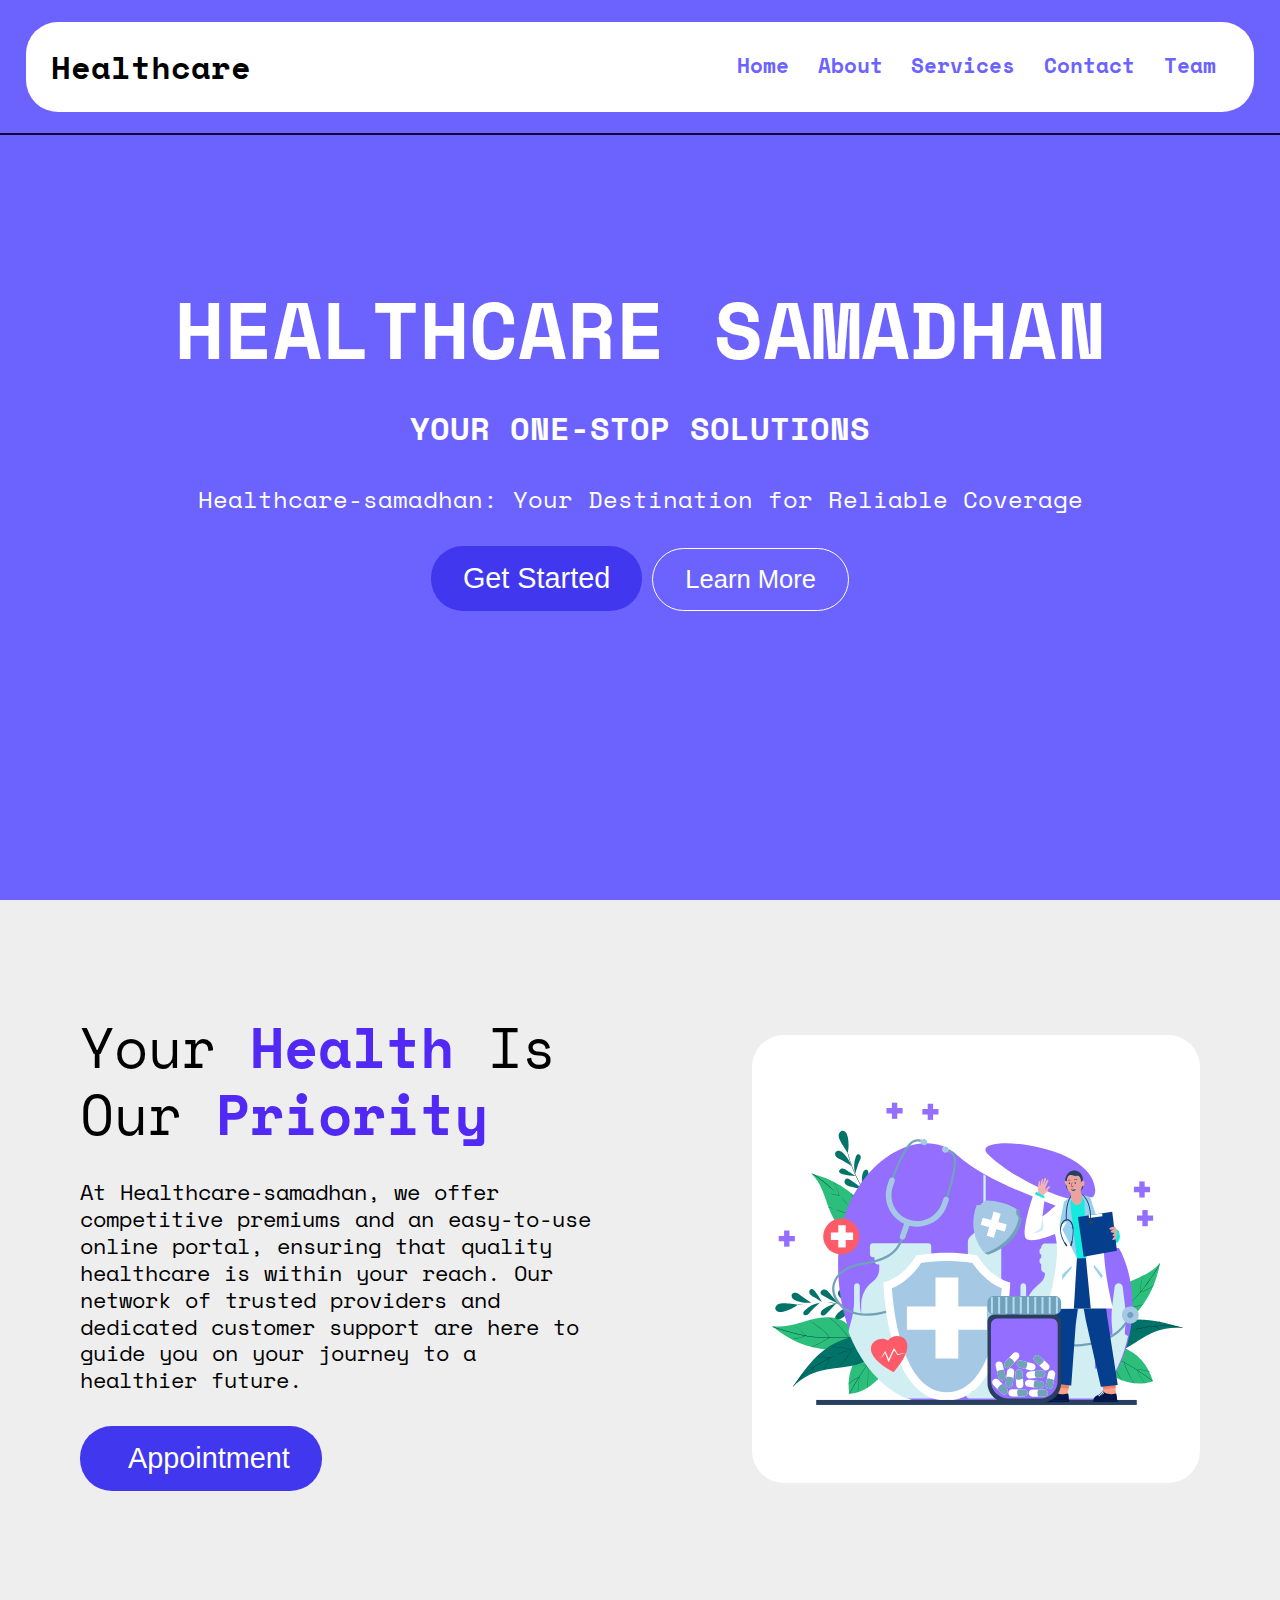
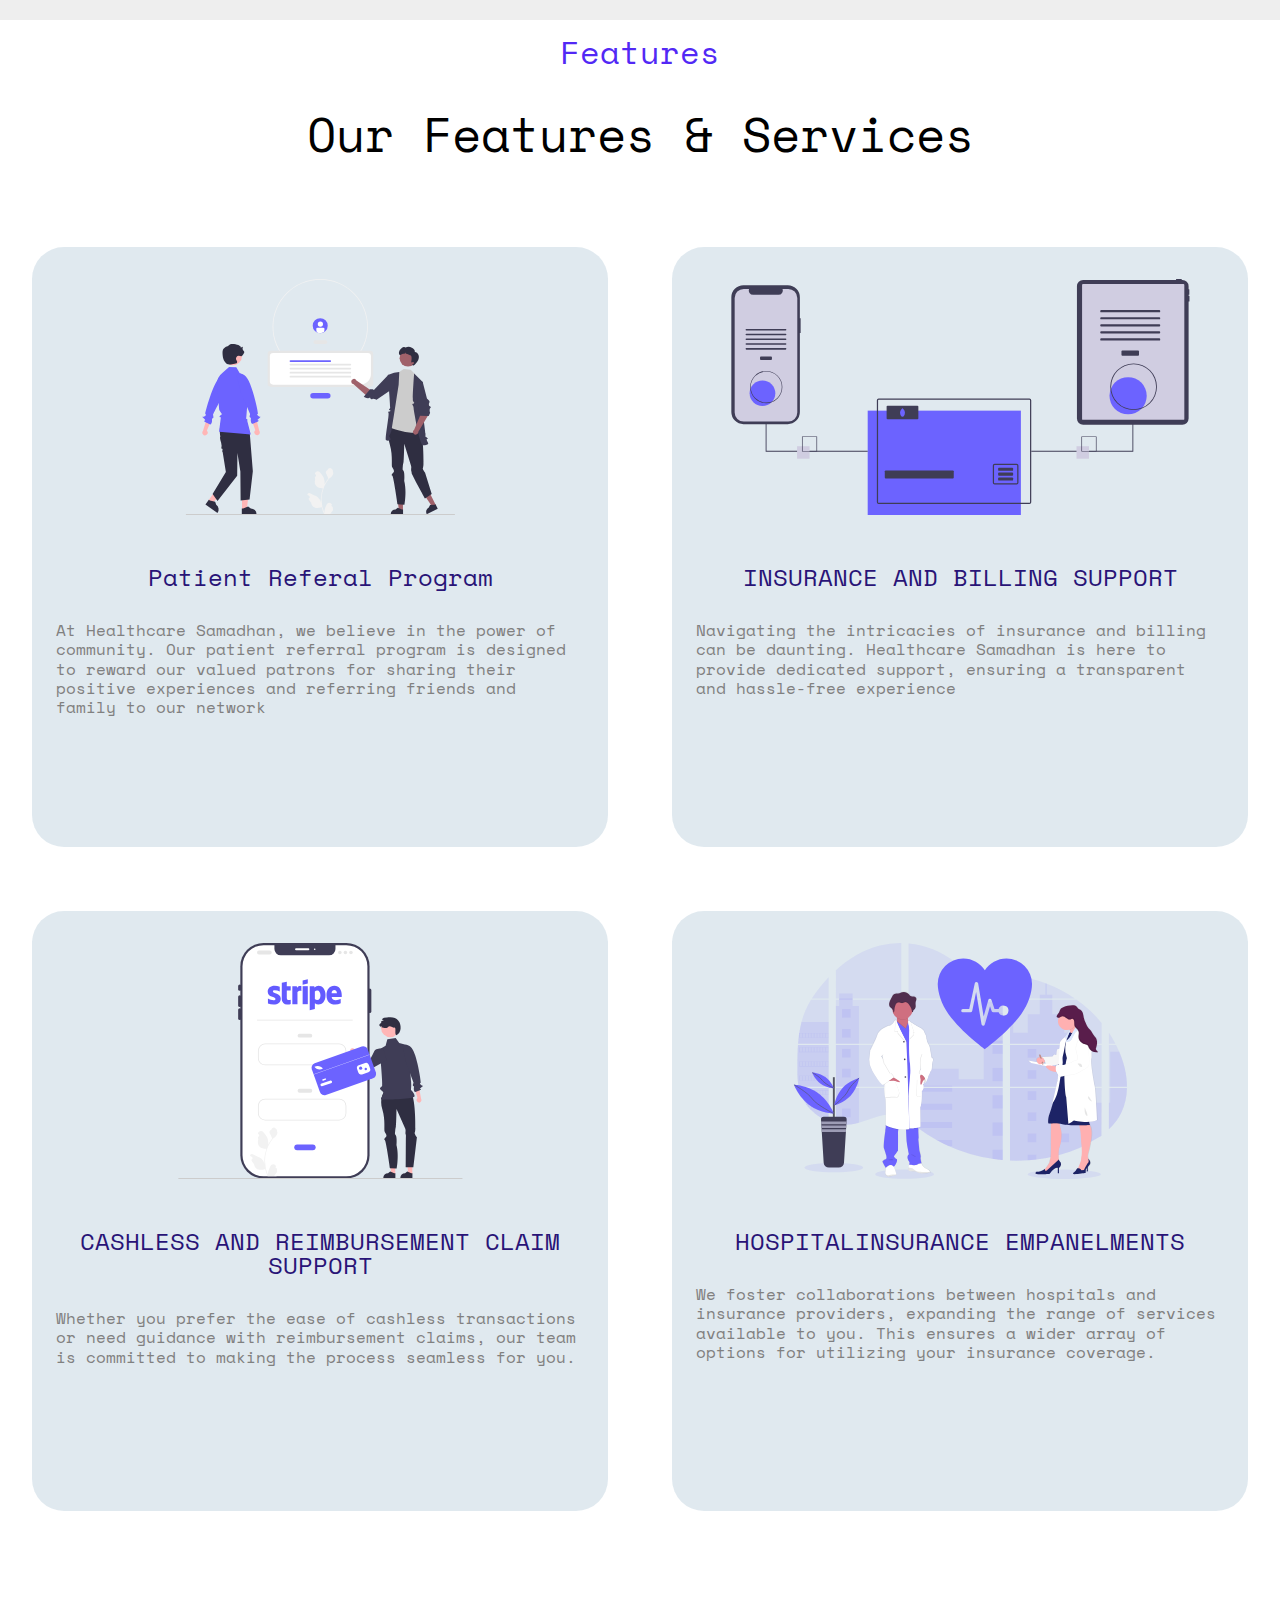
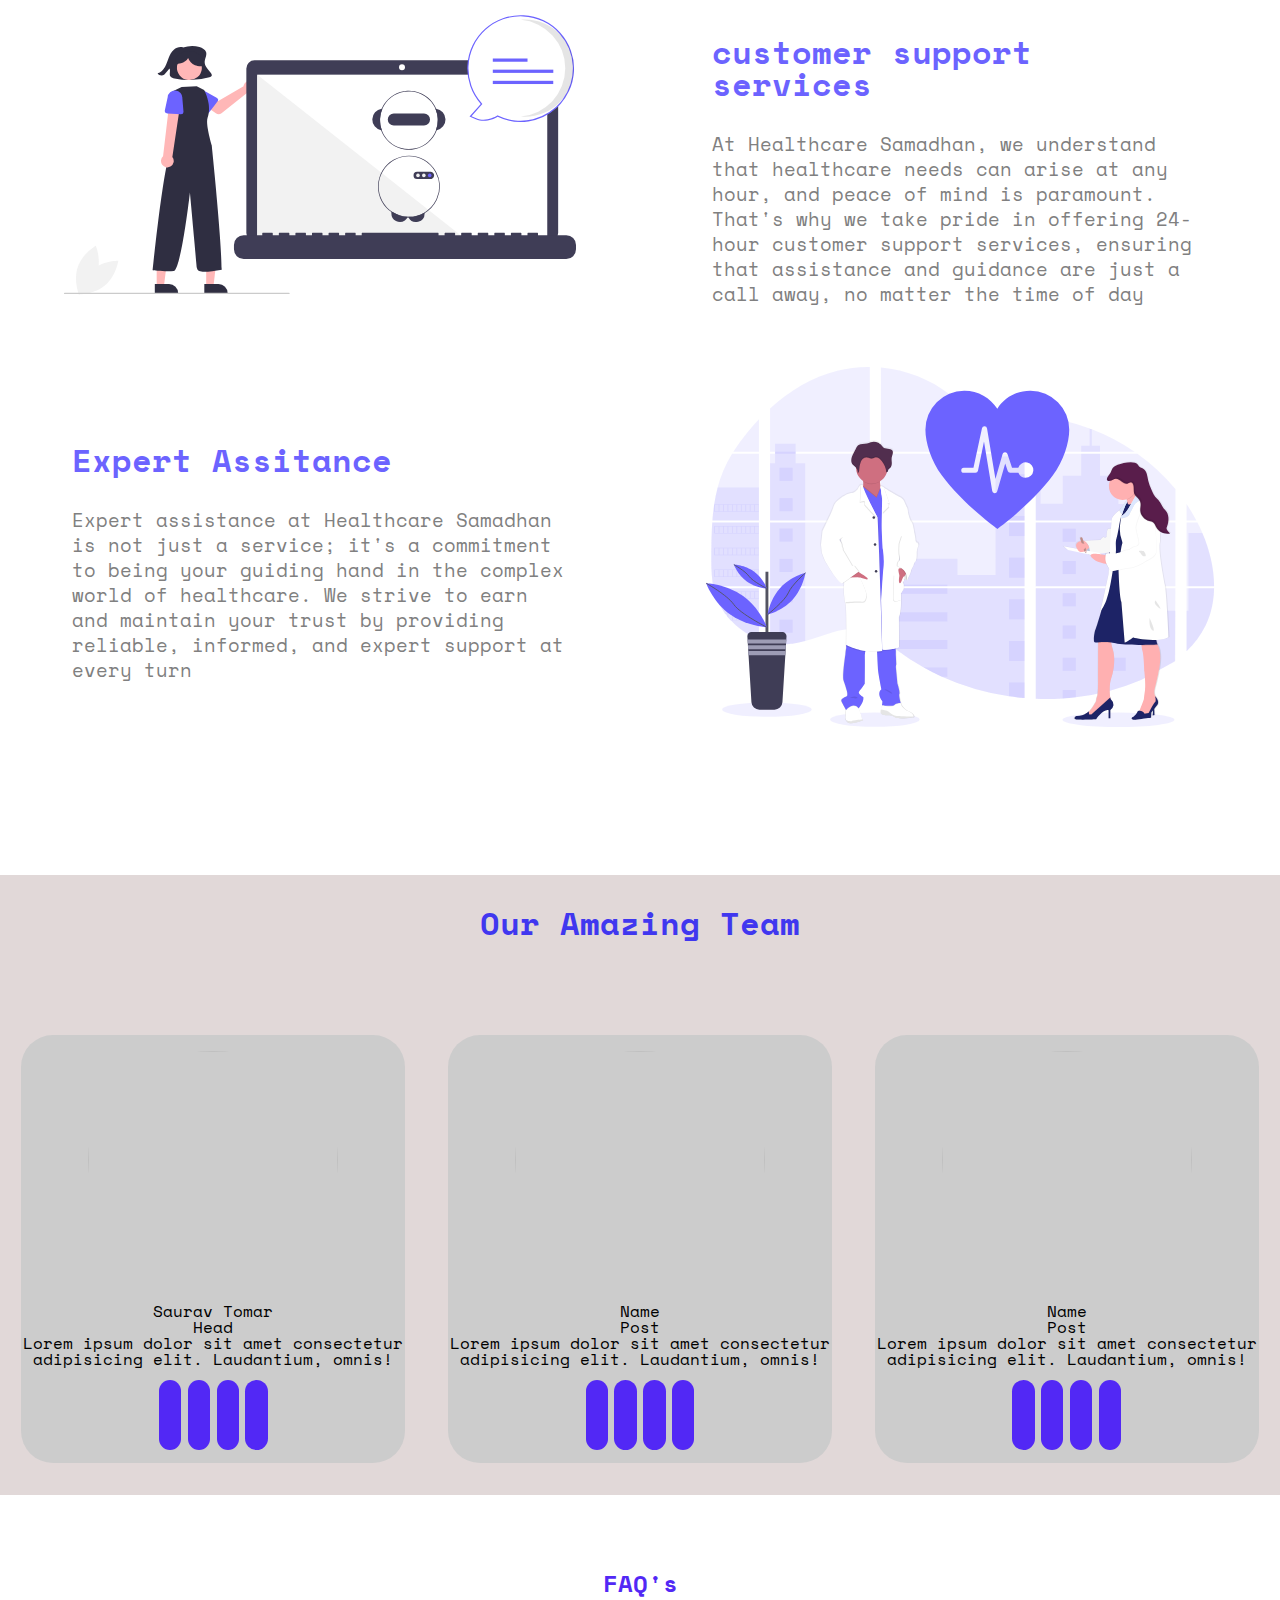
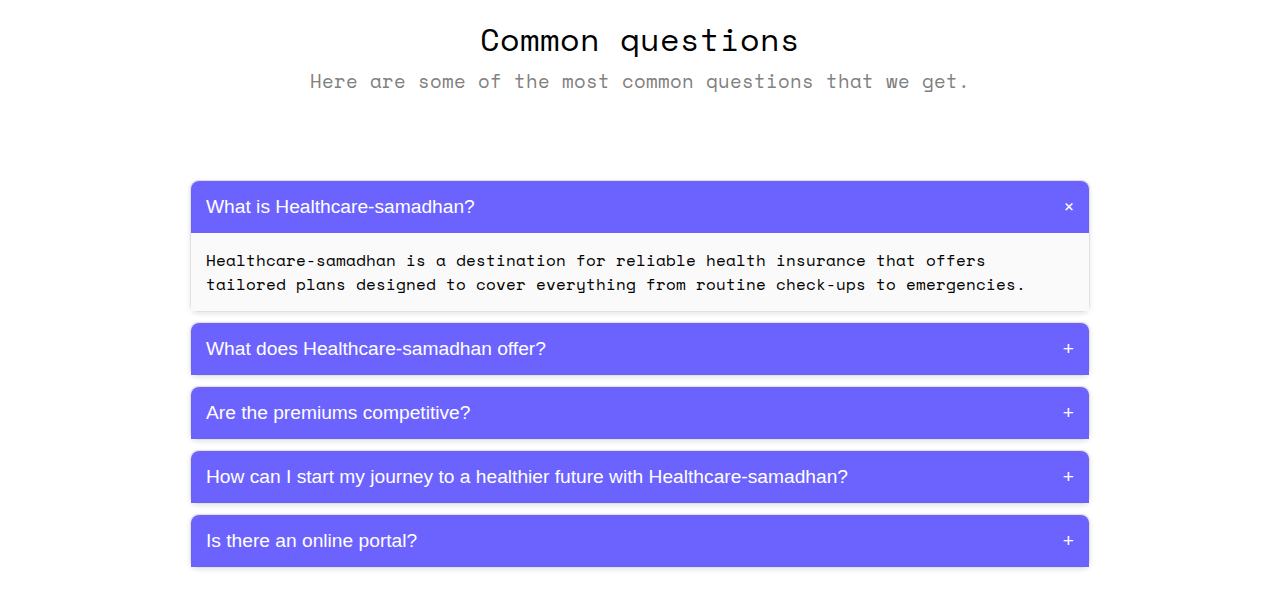
==== commit 5037654b: "faq page completed" ====
--- a/index.html
+++ b/index.html
@@ -54,7 +54,7 @@
 
     <section class="section__priority">
       <div class="priority__text">
-        <h2>Your <b>Health</b> Is <b>Priority</b></h2>
+        <h2>Your <b>Health</b> Is Our <b>Priority</b></h2>
         <p>
           At Healthcare-samadhan, we offer competitive premiums and an
           easy-to-use online portal, ensuring that quality healthcare is within
@@ -4172,6 +4172,68 @@
       
       </div>
     </section>
+
+    <section class="section__faq">
+      <div class="faq__header__text">
+
+      <h3>FAQ's</h3>
+      <h2>Common questions</h2>
+      <p>Here are some of the most common questions that we get.</p>
+    </div>
+
+
+
+      <div class="faq_section_tabs__container">
+
+      <div class="accordion-container">
+        <div class="accordion-item">
+            <button class="accordion-header  active ">
+              What is Healthcare-samadhan?
+              <span class="icon">+</span>
+            </button>
+            <div class="accordion-content default">
+                <p>Healthcare-samadhan is a destination for reliable health insurance that offers tailored plans designed to cover everything from routine check-ups to emergencies.</p>
+            </div>
+        </div>
+        <div class="accordion-item">
+            <button class="accordion-header">
+              What does Healthcare-samadhan offer?<span class="icon">+</span>
+            </button>
+            <div class="accordion-content ">
+                <p>Healthcare-samadhan offers comprehensive coverage, a network of trusted providers, and dedicated customer support.</p>
+            </div>
+        </div>
+        <div class="accordion-item">
+            <button class="accordion-header">
+              Are the premiums competitive?
+              <span class="icon">+</span>
+            </button>
+            <div class="accordion-content">
+                <p>Yes, Healthcare-samadhan offers competitive premiums.</p>
+            </div>
+        </div>
+        <div class="accordion-item">
+          <button class="accordion-header">
+            How can I start my journey to a healthier future with Healthcare-samadhan?
+            <span class="icon">+</span>
+          </button>
+          <div class="accordion-content">
+              <p>You can begin your journey by choosing Healthcare-samadhan for comprehensive coverage, a network of trusted providers, and dedicated customer support.</p>
+          </div>
+      </div>
+      <div class="accordion-item">
+        <button class="accordion-header">
+          Is there an online portal?
+          <span class="icon">+</span>
+        </button>
+        <div class="accordion-content">
+            <p>Yes, Healthcare-samadhan provides an easy-to-use online portal for accessing healthcare services.</p>
+        </div>
+    </div>
+    </div>
+  </div>
+
+    </section>
     <script
       src="https://kit.fontawesome.com/762bb89c7a.js"
       crossorigin="anonymous"
--- a/css/style.css
+++ b/css/style.css
@@ -285,7 +285,7 @@
 .customer__support__text,
 .expert__assitance__text{
   width: 40%;
-  padding: 1rem 2rem;
+  padding: 1rem 0.5rem;
 }
 
 .customer__support__text h3,
@@ -298,7 +298,7 @@
 
 .customer__support__text p,
 .expert__assitance__text p{
-  font-size: 1.5rem;
+  font-size: 1.2rem;
   color: gray;
   line-height: 1.3;
 }
@@ -329,6 +329,7 @@
   align-items: center;
   flex-wrap: wrap;
   height: fit-content;
+  margin: 2rem 0;
 }
 
 .team__member_card{
@@ -355,9 +356,9 @@
   font-size: 2rem;
 }
 .social i{
-  margin: 1rem 0.5rem;
+  margin: 1rem 0.2rem;
   background-color: #5228f5;
-padding: 1rem ;
+padding: 0.7rem ;
 border-radius: 1rem;
 }
 
@@ -366,6 +367,114 @@
   background-color: #fff;
   transition: all 0.5s ease-in-out;
 }
+
+/* =================
+     FAQ
+   =================
+ */
+
+ .section__faq{
+  height:fit-content;
+  width: 100%;
+ }
+
+
+ .faq__header__text{
+  text-align: center;
+  margin: 2rem 0;
+  padding: 2rem 0;
+ }
+
+ .faq__header__text h3{
+ line-height: 2;
+color: #5228f5;
+font-size: 1.5rem;
+font-weight: 600;
+ }
+
+ .faq__header__text h2{
+  line-height: 2;
+  color: #000;
+  font-size: 2rem;
+ }
+
+ .faq__header__text p{
+  font-size: 1.2rem;
+  color: gray;
+ }
+ .faq_section_tabs__container{
+  display: flex;
+  justify-content: center;
+  align-items: center;
+  padding: 2% 0;
+ }
+
+ .accordion-container {
+  width: 80%;
+  max-width: 900px;
+ 
+}
+
+.accordion-item {
+  background-color: #FFFFFF; /* White background for items */
+  border: 1px solid #E0E0E0; /* Light border */
+  border-radius: 8px;
+  margin-bottom: 10px;
+  box-shadow: 0 2px 5px rgba(0,0,0,0.1); /* Softer shadow */
+}
+
+.accordion-header {
+  background-color: #6C63FF; /* Soft purple */
+  color: #FFFFFF; /* White text */
+  padding: 15px;
+  font-size: 1.2rem;
+  border: none;
+  width: 100%;
+  text-align: left;
+  cursor: pointer;
+  outline: none;
+  display: flex;
+  justify-content: space-between;
+  align-items: center;
+  border-radius: 8px 8px 0 0;
+  transition: background-color 0.3s ease;
+}
+
+.accordion-header:hover {
+  background-color: #5753C9; /* Darker shade of purple */
+}
+
+
+
+
+.accordion-content {
+  background-color: #FAFAFA; /* Very light grey for content */
+  overflow: hidden;
+  padding: 0 15px;
+  max-height: 0px;
+  transition: max-height 0.3s ease;
+}
+
+.default{
+  max-height: 78px;
+}
+
+
+.accordion-content p {
+  margin: 15px 0;
+  line-height: 1.5;
+}
+
+.icon {
+  transition: transform 0.3s ease;
+}
+
+.active .icon {
+  transform: rotate(45deg);
+}
+
+
+
 /* Mobile Css */
 
 @media screen and (max-width: 768px) {
@@ -493,4 +602,7 @@
 .team__member_card{
  width: 90%;
 }
-}
+.accordion-container{
+  width: 90%;
+}
+}
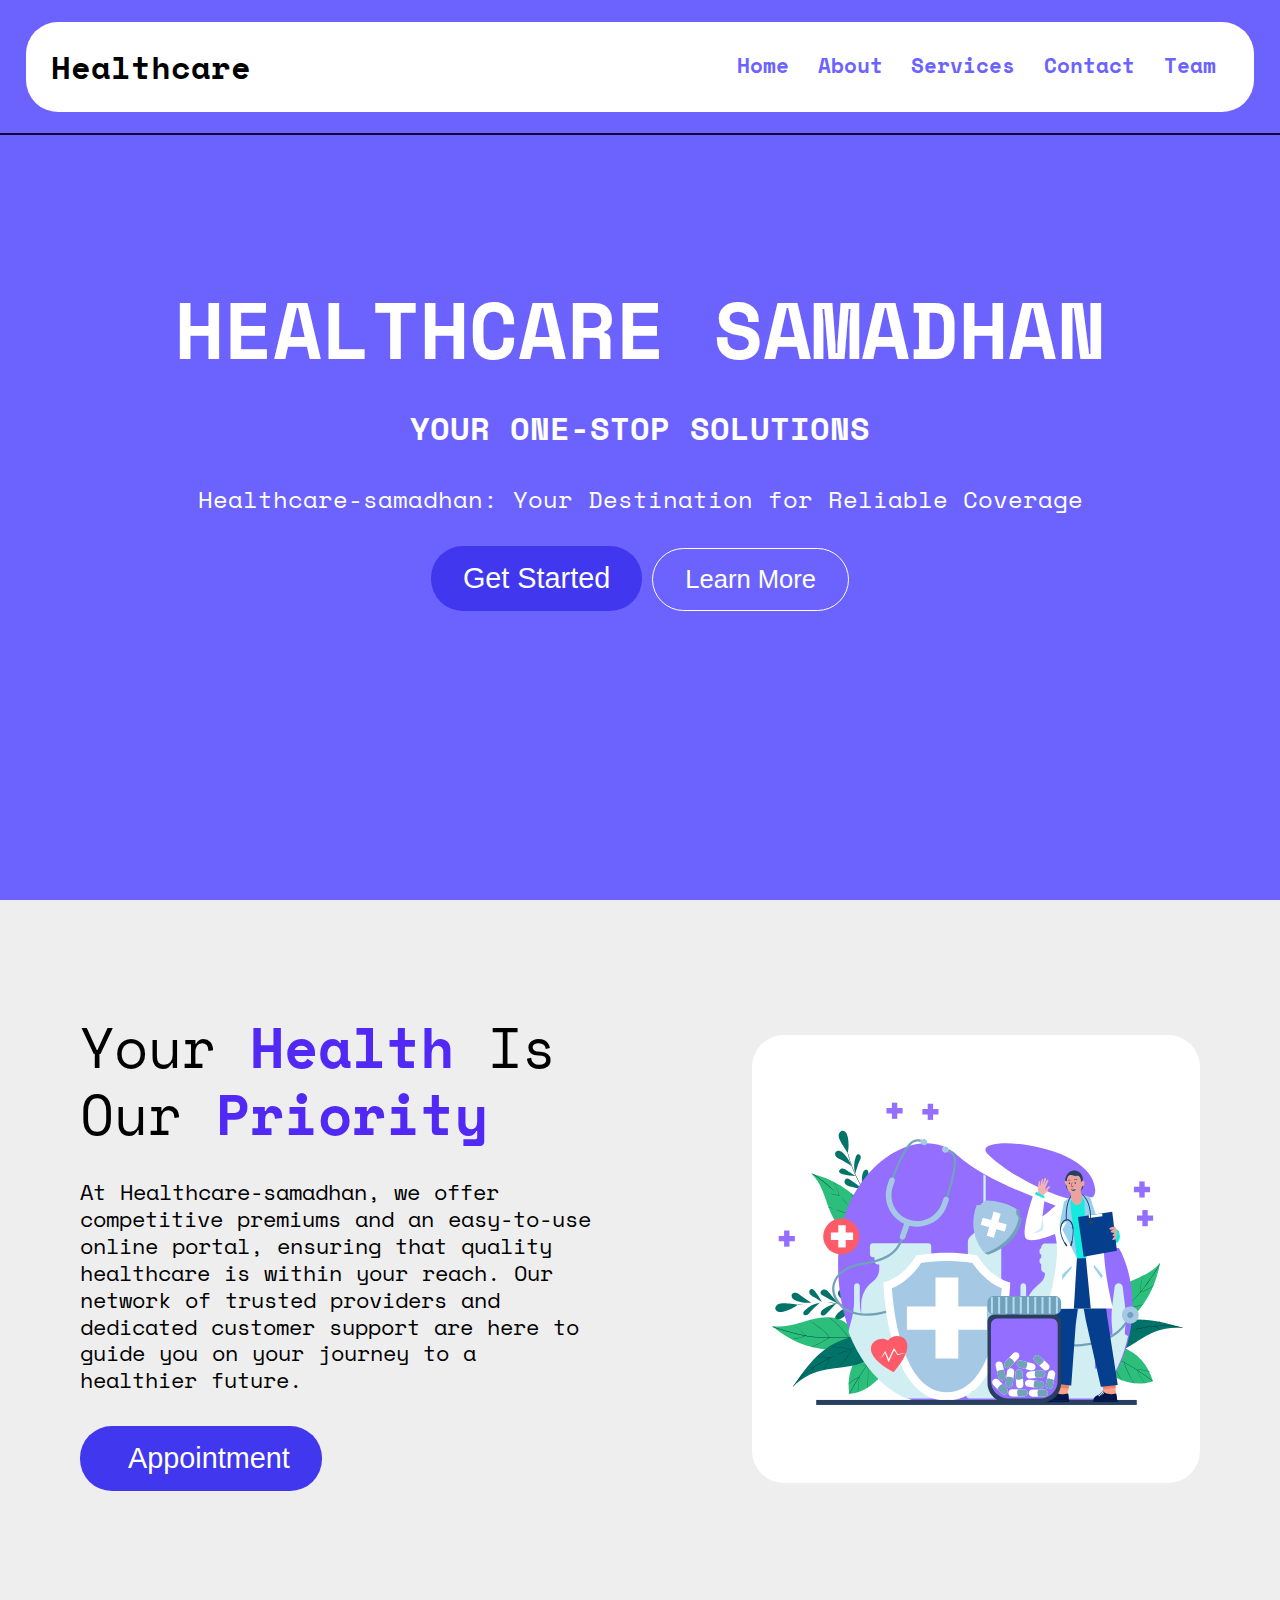
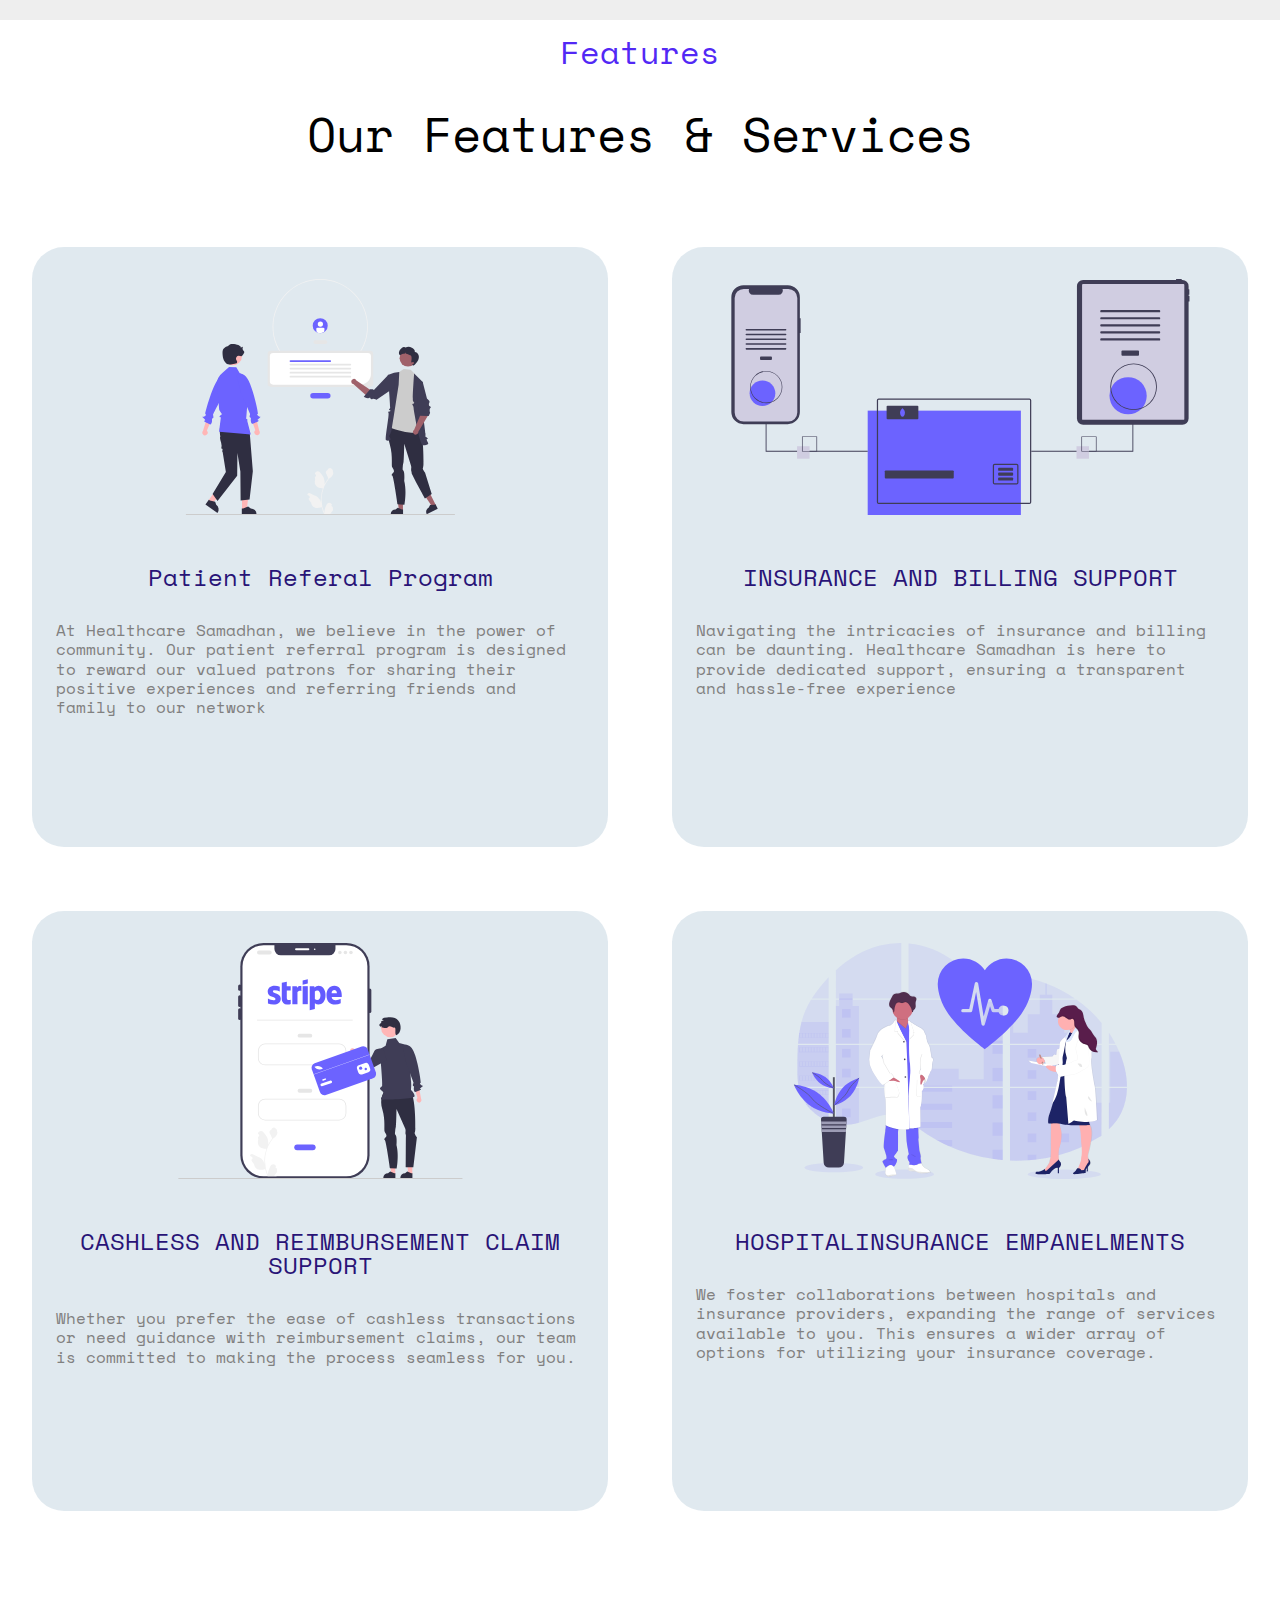
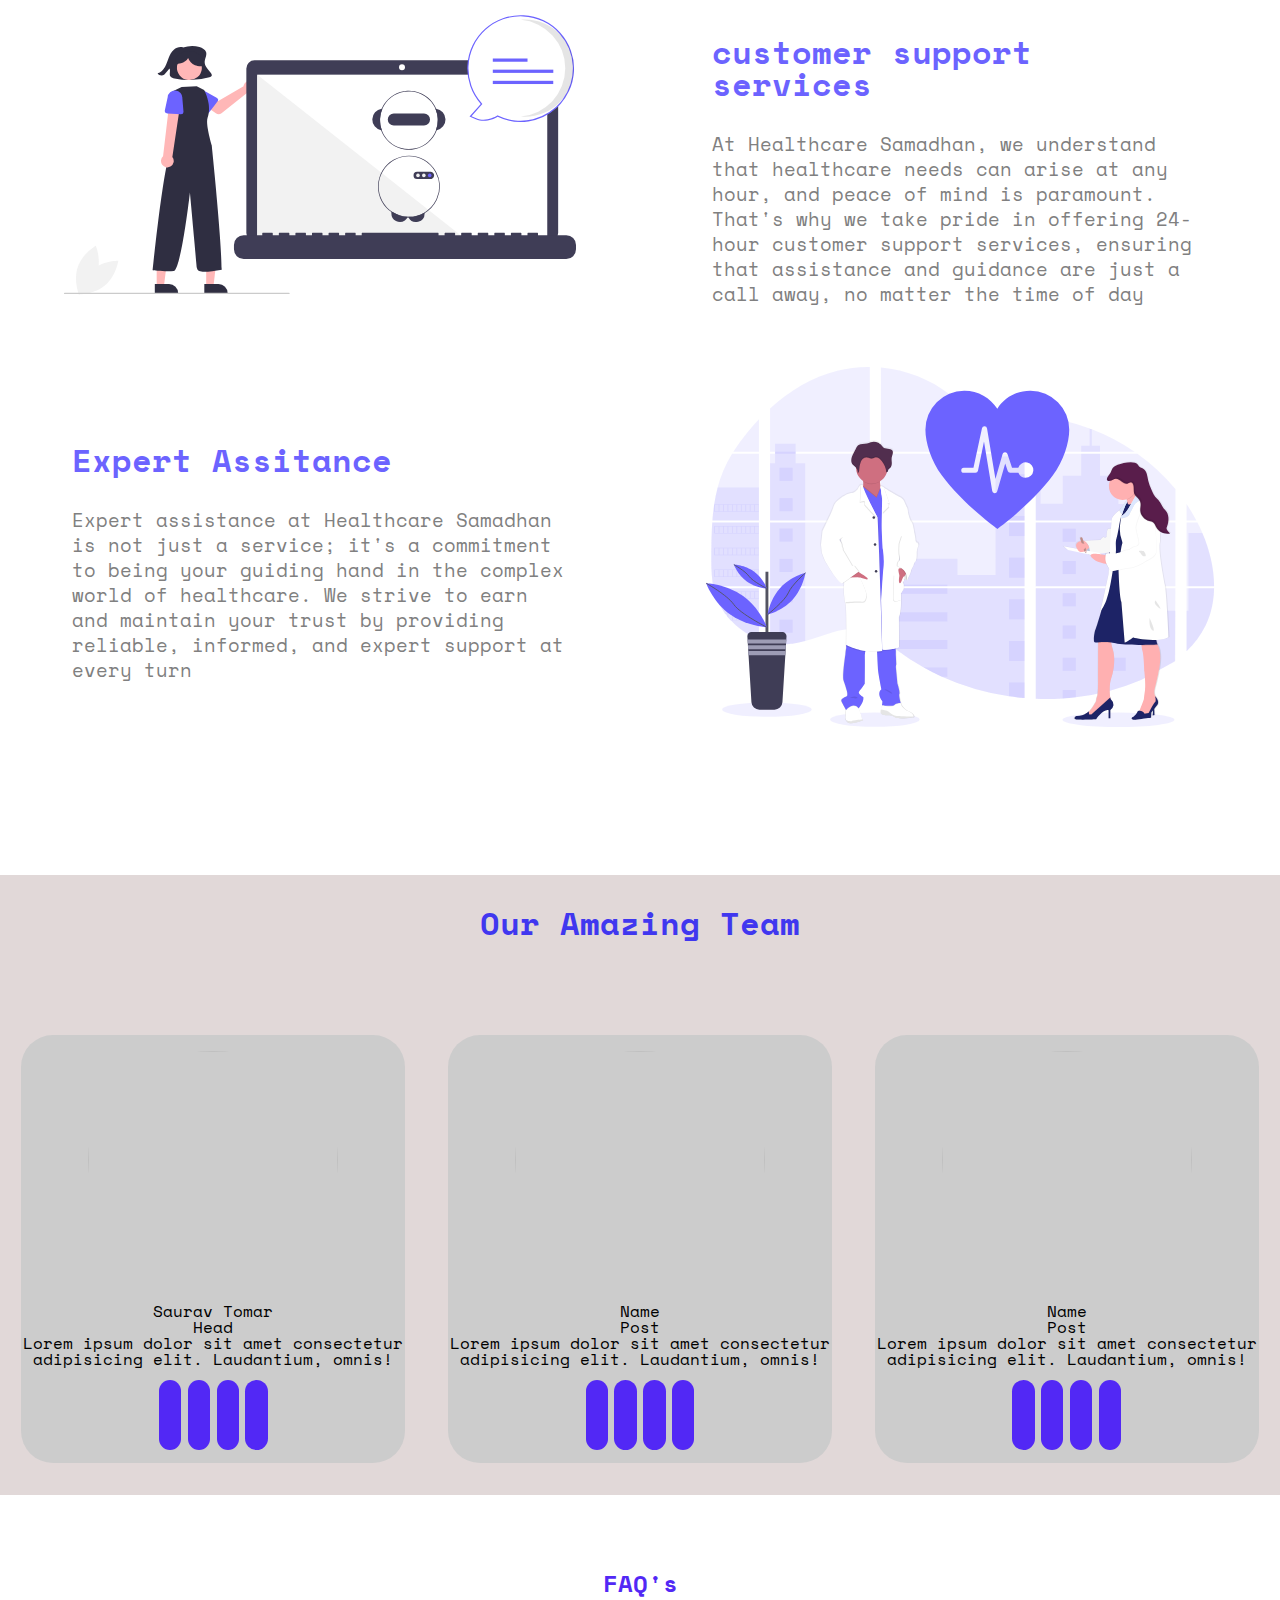
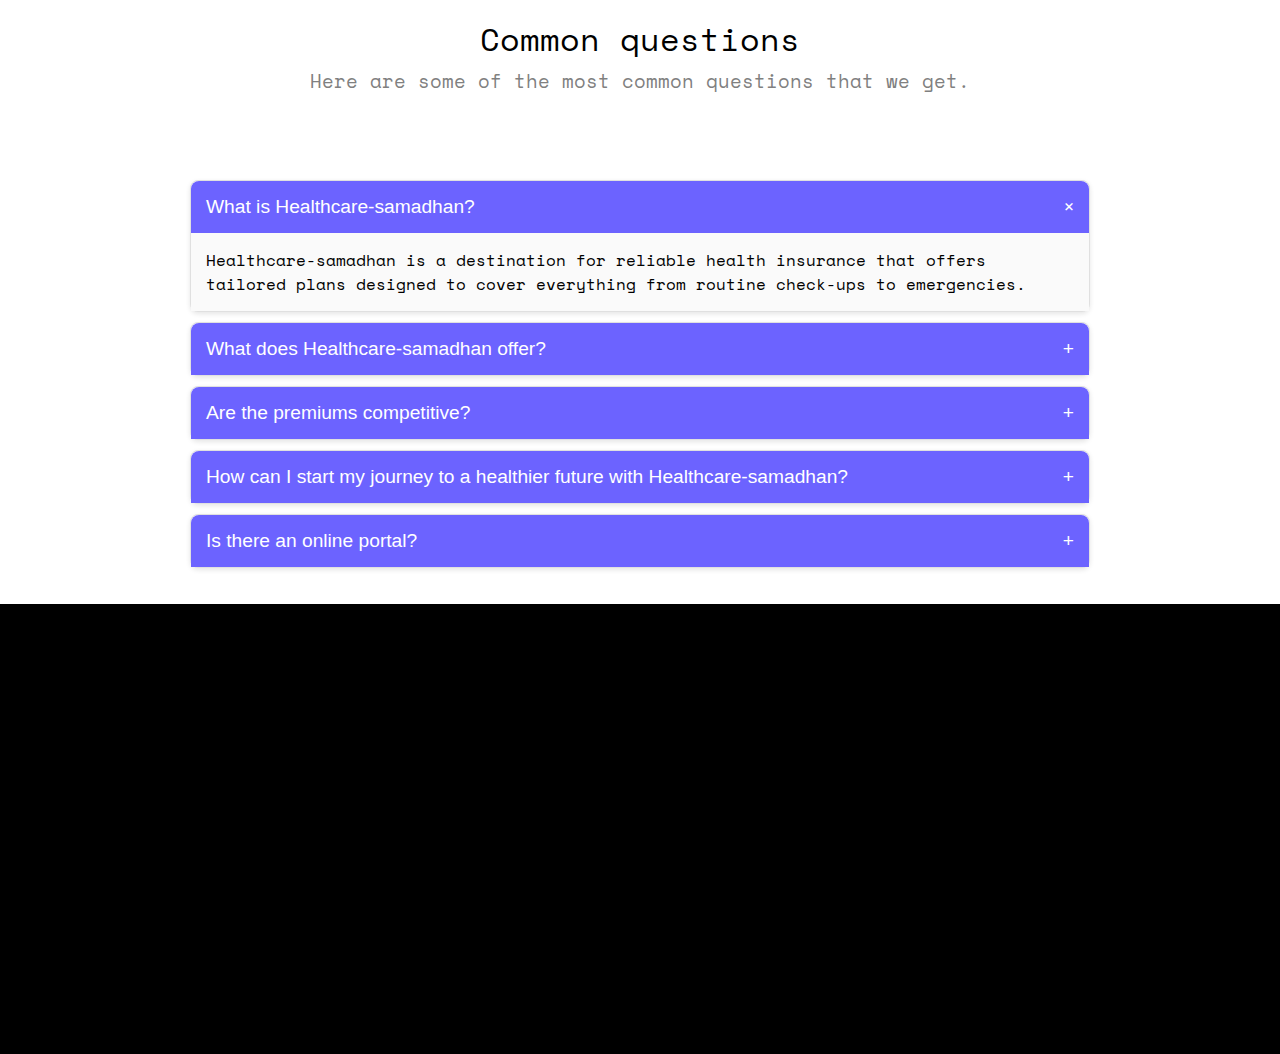
==== commit 2b11d200: "fix faq section width" ====
--- a/index.html
+++ b/index.html
@@ -27,7 +27,7 @@
             <a class="navlink" href="#service">Services</a>
           </li>
           <li class="navitem">
-            <a href="" class="navlink">Contact</a>
+            <a href="pages/contact.html" class="navlink">Contact</a>
           </li>
           <li class="navitem">
             <a class="navlink" href="">Team</a>
@@ -4100,7 +4100,10 @@
       <h2>Our Amazing Team</h2>
       <div class="our__team__container">
         <div class="team__member_card">
-          <img src="https://t4.ftcdn.net/jpg/03/64/21/11/360_F_364211147_1qgLVxv1Tcq0Ohz3FawUfrtONzz8nq3e.jpg" alt="" />
+          <img
+            src="https://t4.ftcdn.net/jpg/03/64/21/11/360_F_364211147_1qgLVxv1Tcq0Ohz3FawUfrtONzz8nq3e.jpg"
+            alt=""
+          />
           <h3 class="team__person__name">Saurav Tomar</h3>
           <p class="team__person__post">Head</p>
           <p class="person__details">
@@ -4108,8 +4111,7 @@
             omnis!
           </p>
           <div class="social">
-            <a href=""><i class="fa-brands fa-facebook"></i>
-            </a>
+            <a href=""><i class="fa-brands fa-facebook"></i> </a>
             <a href="">
               <i class="fa-brands fa-twitter"></i>
             </a>
@@ -4123,7 +4125,10 @@
         </div>
 
         <div class="team__member_card">
-          <img src="https://t4.ftcdn.net/jpg/00/91/19/47/360_F_91194739_cnEEr25Df7mY0syOJoqHLbINQsBMKwnm.jpg" alt="" />
+          <img
+            src="https://t4.ftcdn.net/jpg/00/91/19/47/360_F_91194739_cnEEr25Df7mY0syOJoqHLbINQsBMKwnm.jpg"
+            alt=""
+          />
           <h3 class="team__person__name">Name</h3>
           <p class="team__person__post">Post</p>
           <p class="person__details">
@@ -4147,7 +4152,10 @@
         </div>
 
         <div class="team__member_card">
-          <img src="https://t4.ftcdn.net/jpg/03/99/05/07/360_F_399050782_yVZttZCK8YoufsbDzHPL2xFzYtMOlleZ.jpg" alt="" />
+          <img
+            src="https://t4.ftcdn.net/jpg/03/99/05/07/360_F_399050782_yVZttZCK8YoufsbDzHPL2xFzYtMOlleZ.jpg"
+            alt=""
+          />
           <h3 class="team__person__name">Name</h3>
           <p class="team__person__post">Post</p>
           <p class="person__details">
@@ -4169,71 +4177,84 @@
             </a>
           </div>
         </div>
-      
       </div>
     </section>
 
     <section class="section__faq">
       <div class="faq__header__text">
-
-      <h3>FAQ's</h3>
-      <h2>Common questions</h2>
-      <p>Here are some of the most common questions that we get.</p>
-    </div>
-
-
+        <h3>FAQ's</h3>
+        <h2>Common questions</h2>
+        <p>Here are some of the most common questions that we get.</p>
+      </div>
 
       <div class="faq_section_tabs__container">
-
-      <div class="accordion-container">
-        <div class="accordion-item">
-            <button class="accordion-header  active ">
+        <div class="accordion-container">
+          <div class="accordion-item">
+            <button class="accordion-header active">
               What is Healthcare-samadhan?
               <span class="icon">+</span>
             </button>
             <div class="accordion-content default">
-                <p>Healthcare-samadhan is a destination for reliable health insurance that offers tailored plans designed to cover everything from routine check-ups to emergencies.</p>
+              <p>
+                Healthcare-samadhan is a destination for reliable health
+                insurance that offers tailored plans designed to cover
+                everything from routine check-ups to emergencies.
+              </p>
             </div>
-        </div>
-        <div class="accordion-item">
+          </div>
+          <div class="accordion-item">
             <button class="accordion-header">
               What does Healthcare-samadhan offer?<span class="icon">+</span>
             </button>
-            <div class="accordion-content ">
-                <p>Healthcare-samadhan offers comprehensive coverage, a network of trusted providers, and dedicated customer support.</p>
+            <div class="accordion-content">
+              <p>
+                Healthcare-samadhan offers comprehensive coverage, a network of
+                trusted providers, and dedicated customer support.
+              </p>
             </div>
-        </div>
-        <div class="accordion-item">
+          </div>
+          <div class="accordion-item">
             <button class="accordion-header">
               Are the premiums competitive?
               <span class="icon">+</span>
             </button>
             <div class="accordion-content">
-                <p>Yes, Healthcare-samadhan offers competitive premiums.</p>
+              <p>Yes, Healthcare-samadhan offers competitive premiums.</p>
             </div>
+          </div>
+          <div class="accordion-item">
+            <button class="accordion-header">
+              How can I start my journey to a healthier future with
+              Healthcare-samadhan?
+              <span class="icon">+</span>
+            </button>
+            <div class="accordion-content">
+              <p>
+                You can begin your journey by choosing Healthcare-samadhan for
+                comprehensive coverage, a network of trusted providers, and
+                dedicated customer support.
+              </p>
+            </div>
+          </div>
+          <div class="accordion-item">
+            <button class="accordion-header">
+              Is there an online portal?
+              <span class="icon">+</span>
+            </button>
+            <div class="accordion-content">
+              <p>
+                Yes, Healthcare-samadhan provides an easy-to-use online portal
+                for accessing healthcare services.
+              </p>
+            </div>
+          </div>
         </div>
-        <div class="accordion-item">
-          <button class="accordion-header">
-            How can I start my journey to a healthier future with Healthcare-samadhan?
-            <span class="icon">+</span>
-          </button>
-          <div class="accordion-content">
-              <p>You can begin your journey by choosing Healthcare-samadhan for comprehensive coverage, a network of trusted providers, and dedicated customer support.</p>
-          </div>
       </div>
-      <div class="accordion-item">
-        <button class="accordion-header">
-          Is there an online portal?
-          <span class="icon">+</span>
-        </button>
-        <div class="accordion-content">
-            <p>Yes, Healthcare-samadhan provides an easy-to-use online portal for accessing healthcare services.</p>
-        </div>
-    </div>
-    </div>
-  </div>
+    </section>
 
-    </section>
+    <footer>
+
+    </footer>
     <script
       src="https://kit.fontawesome.com/762bb89c7a.js"
       crossorigin="anonymous"
--- a/css/style.css
+++ b/css/style.css
@@ -15,7 +15,7 @@
   left: 0;
   width: 100%;
   min-height: 15vh;
-  background-color: #6C63FF;
+  background-color: #6c63ff;
   display: flex;
   align-items: center;
   justify-content: center;
@@ -55,7 +55,7 @@
 .navitem .navlink {
   font-size: 1.3rem;
   text-decoration: none;
-  color: #6C63FF;
+  color: #6c63ff;
   font-weight: 600;
 }
 
@@ -67,7 +67,7 @@
 .hero__container {
   width: 100%;
   height: 100vh;
-  background-color: #6C63FF;
+  background-color: #6c63ff;
   display: flex;
   flex-direction: column;
   justify-content: center;
@@ -150,7 +150,7 @@
 }
 
 .priority__text {
-  width:40%;
+  width: 40%;
   text-align: left;
 }
 
@@ -159,11 +159,10 @@
   margin-bottom: 2rem;
   text-align: left;
   line-height: 1.2;
-  
-}
-.priority__text h2 b{
-    color: #5228f5;
-    font-weight: 700;
+}
+.priority__text h2 b {
+  color: #5228f5;
+  font-weight: 700;
 }
 .priority__text p {
   text-align: left;
@@ -174,12 +173,12 @@
   margin: 1rem 0;
 }
 
-.priority__text button.primary__btn{
-    margin: 1rem 0;
-    }
-    .priority__text button.primary__btn i{
-        padding-right: 1rem;
-    }
+.priority__text button.primary__btn {
+  margin: 1rem 0;
+}
+.priority__text button.primary__btn i {
+  padding-right: 1rem;
+}
 .priority__img {
   width: 35%;
 }
@@ -187,7 +186,6 @@
 .priority__img svg {
   /* width: 100%; */
   border-radius: 2rem;
-
 }
 
 /* =================
@@ -195,25 +193,24 @@
    =================
  */
 
-
- .section__features__and__services{
+.section__features__and__services {
   text-align: center;
   height: fit-content;
   width: 100%;
- }
-
- .section__features__and__services h4{
+}
+
+.section__features__and__services h4 {
   font-size: 2rem;
   color: #5228f5;
   line-height: 2;
- }
-
-.section__features__and__services h2{
+}
+
+.section__features__and__services h2 {
   font-size: 3rem;
   padding: 2%;
 }
 
-.feature__card__container{
+.feature__card__container {
   display: -webkit-flex;
   display: -ms-flexbox;
   display: flex;
@@ -228,44 +225,43 @@
 .feature__card {
   width: 45%;
 
-  background-color:#dbe5ecdb;
-   height: 600px;
+  background-color: #dbe5ecdb;
+  height: 600px;
   border-radius: 2rem;
   margin: 2rem 0;
-  
-}
-
-.feature__card h3{
+}
+
+.feature__card h3 {
   font-size: 1.5rem;
   padding: 1rem 0;
   text-transform: capitalize;
   color: #291477;
 }
 
-.feature__card p{
+.feature__card p {
   padding: 1rem 1.5rem;
   text-align: left;
   line-height: 1.2;
   color: gray;
 }
 
-.feature__card svg{
-   width: 80%;
-   height: 50%;
-   padding: 2rem 0;
+.feature__card svg {
+  width: 80%;
+  height: 50%;
+  padding: 2rem 0;
 }
 
 /* =================
      customer__suppport__and__expert__assistance
    =================
  */
-.customer__suppport__and__expert__assistance{
+.customer__suppport__and__expert__assistance {
   width: 100%;
   height: 100vh;
 }
 
 .customer__support,
-.expert__assitance{
+.expert__assitance {
   display: flex;
   width: 100%;
   height: 40%;
@@ -275,46 +271,43 @@
 }
 
 .customer__support svg,
-.expert__assitance svg{
+.expert__assitance svg {
   width: 40%;
   height: 100%;
 }
 
-
-
 .customer__support__text,
-.expert__assitance__text{
+.expert__assitance__text {
   width: 40%;
   padding: 1rem 0.5rem;
 }
 
 .customer__support__text h3,
-.expert__assitance__text h3{
+.expert__assitance__text h3 {
   font-size: 2rem;
-  color: #6C63FF;
+  color: #6c63ff;
   font-weight: 600;
   margin: 2rem 0;
 }
 
 .customer__support__text p,
-.expert__assitance__text p{
+.expert__assitance__text p {
   font-size: 1.2rem;
   color: gray;
   line-height: 1.3;
 }
 
-
 /* =================
      Our Team Section
    =================
  */
-.section__our__team{
+.section__our__team {
   width: 100%;
   height: fit-content;
   background-color: #e1d8d8;
 }
 
-.section__our__team h2{
+.section__our__team h2 {
   font-size: 2rem;
   padding: 2rem 0;
   text-transform: capitalize;
@@ -323,7 +316,7 @@
   text-align: center;
 }
 
-.our__team__container{
+.our__team__container {
   display: flex;
   justify-content: space-around;
   align-items: center;
@@ -332,7 +325,7 @@
   margin: 2rem 0;
 }
 
-.team__member_card{
+.team__member_card {
   background-color: #ccc;
   width: 30%;
   text-align: center;
@@ -340,29 +333,29 @@
   border-radius: 2rem;
 }
 
-.team__member_card img{
+.team__member_card img {
   width: 250px;
   height: 250px;
   object-position: top;
   border-radius: 100%;
   padding: 1rem 0;
 }
-.social{
-  margin: 2rem 0;
-}
-.social a{
+.social {
+  margin: 2rem 0;
+}
+.social a {
   text-decoration: none;
   color: #fff;
   font-size: 2rem;
 }
-.social i{
+.social i {
   margin: 1rem 0.2rem;
   background-color: #5228f5;
-padding: 0.7rem ;
-border-radius: 1rem;
-}
-
-.social i:hover{
+  padding: 0.7rem;
+  border-radius: 1rem;
+}
+
+.social i:hover {
   color: #5228f5;
   background-color: #fff;
   transition: all 0.5s ease-in-out;
@@ -373,59 +366,57 @@
    =================
  */
 
- .section__faq{
-  height:fit-content;
-  width: 100%;
- }
-
-
- .faq__header__text{
+.section__faq {
+  height: fit-content;
+  width: 100%;
+}
+
+.faq__header__text {
   text-align: center;
   margin: 2rem 0;
   padding: 2rem 0;
- }
-
- .faq__header__text h3{
- line-height: 2;
-color: #5228f5;
-font-size: 1.5rem;
-font-weight: 600;
- }
-
- .faq__header__text h2{
+}
+
+.faq__header__text h3 {
+  line-height: 2;
+  color: #5228f5;
+  font-size: 1.5rem;
+  font-weight: 600;
+}
+
+.faq__header__text h2 {
   line-height: 2;
   color: #000;
   font-size: 2rem;
- }
-
- .faq__header__text p{
+}
+
+.faq__header__text p {
   font-size: 1.2rem;
   color: gray;
- }
- .faq_section_tabs__container{
+}
+.faq_section_tabs__container {
   display: flex;
   justify-content: center;
   align-items: center;
   padding: 2% 0;
- }
-
- .accordion-container {
+}
+
+.accordion-container {
   width: 80%;
   max-width: 900px;
- 
 }
 
 .accordion-item {
-  background-color: #FFFFFF; /* White background for items */
-  border: 1px solid #E0E0E0; /* Light border */
+  background-color: #ffffff; /* White background for items */
+  border: 1px solid #e0e0e0; /* Light border */
   border-radius: 8px;
   margin-bottom: 10px;
-  box-shadow: 0 2px 5px rgba(0,0,0,0.1); /* Softer shadow */
+  box-shadow: 0 2px 5px rgba(0, 0, 0, 0.1); /* Softer shadow */
 }
 
 .accordion-header {
-  background-color: #6C63FF; /* Soft purple */
-  color: #FFFFFF; /* White text */
+  background-color: #6c63ff; /* Soft purple */
+  color: #ffffff; /* White text */
   padding: 15px;
   font-size: 1.2rem;
   border: none;
@@ -441,24 +432,20 @@
 }
 
 .accordion-header:hover {
-  background-color: #5753C9; /* Darker shade of purple */
-}
-
-
-
+  background-color: #5753c9; /* Darker shade of purple */
+}
 
 .accordion-content {
-  background-color: #FAFAFA; /* Very light grey for content */
+  background-color: #fafafa; /* Very light grey for content */
   overflow: hidden;
   padding: 0 15px;
   max-height: 0px;
   transition: max-height 0.3s ease;
 }
 
-.default{
-  max-height: 78px;
-}
-
+.default {
+  max-height: 178px;
+}
 
 .accordion-content p {
   margin: 15px 0;
@@ -474,6 +461,16 @@
 }
 
 
+/* =================
+     Footer Design
+   =================
+ */
+
+ footer{
+  height: 50vh;
+  width: 100%;
+  background-color: #000;
+ }
 
 /* Mobile Css */
 
@@ -491,12 +488,11 @@
     font-size: 18px;
   }
 
- .hero__container{
+  .hero__container {
     justify-content: flex-end;
     padding: 0 1rem;
-      gap: 0.2rem;
-
- }
+    gap: 0.2rem;
+  }
   .hero__container .main__heading {
     font-size: 3rem;
   }
@@ -536,73 +532,71 @@
     margin: 2rem 0;
   }
 
-  .section__priority{
+  .section__priority {
     height: fit-content;
     flex-direction: column;
     justify-content: flex-start;
-    align-items:center;
+    align-items: center;
     gap: 2rem;
     padding: 1rem 0rem;
-
   }
 
   .priority__text {
     width: 80%;
     order: 2;
   }
-  .priority__text h2{
+  .priority__text h2 {
     font-size: 2.5rem;
   }
- .priority__text button.primary__btn{
- text-align: left;
- margin: 1rem 0;
- }
+  .priority__text button.primary__btn {
+    text-align: left;
+    margin: 1rem 0;
+  }
   .priority__img {
     width: 80%;
     order: 1;
     padding: 1rem 0;
   }
 
-  .feature__card__container{
+  .feature__card__container {
     flex-direction: column;
   }
-  .feature__card{
+  .feature__card {
     width: 90%;
   }
 
-  .customer__suppport__and__expert__assistance{
-    height:fit-content;
+  .customer__suppport__and__expert__assistance {
+    height: fit-content;
   }
   .customer__support,
-.expert__assitance{
-  flex-direction: column;
-}
-
-.customer__support svg,
-.expert__assitance svg{
-  width: 90%;
-  height: 100%;
-}
-
-.expert__assitance svg{
-  order: 1;
-}
-.expert__assitance__text{
-  order: 2;
-}
-.customer__support__text,
-.expert__assitance__text{
-  width: 90%;
-}
-
-
-.our__member_card{
-  flex-direction: column;
-}
-.team__member_card{
- width: 90%;
-}
-.accordion-container{
-  width: 90%;
-}
-}
+  .expert__assitance {
+    flex-direction: column;
+  }
+
+  .customer__support svg,
+  .expert__assitance svg {
+    width: 90%;
+    height: 100%;
+  }
+
+  .expert__assitance svg {
+    order: 1;
+  }
+  .expert__assitance__text {
+    order: 2;
+  }
+  .customer__support__text,
+  .expert__assitance__text {
+    width: 90%;
+  }
+
+  .our__member_card {
+    flex-direction: column;
+  }
+  .team__member_card {
+    width: 90%;
+  }
+  .accordion-container {
+    width: 90%;
+  }
+}
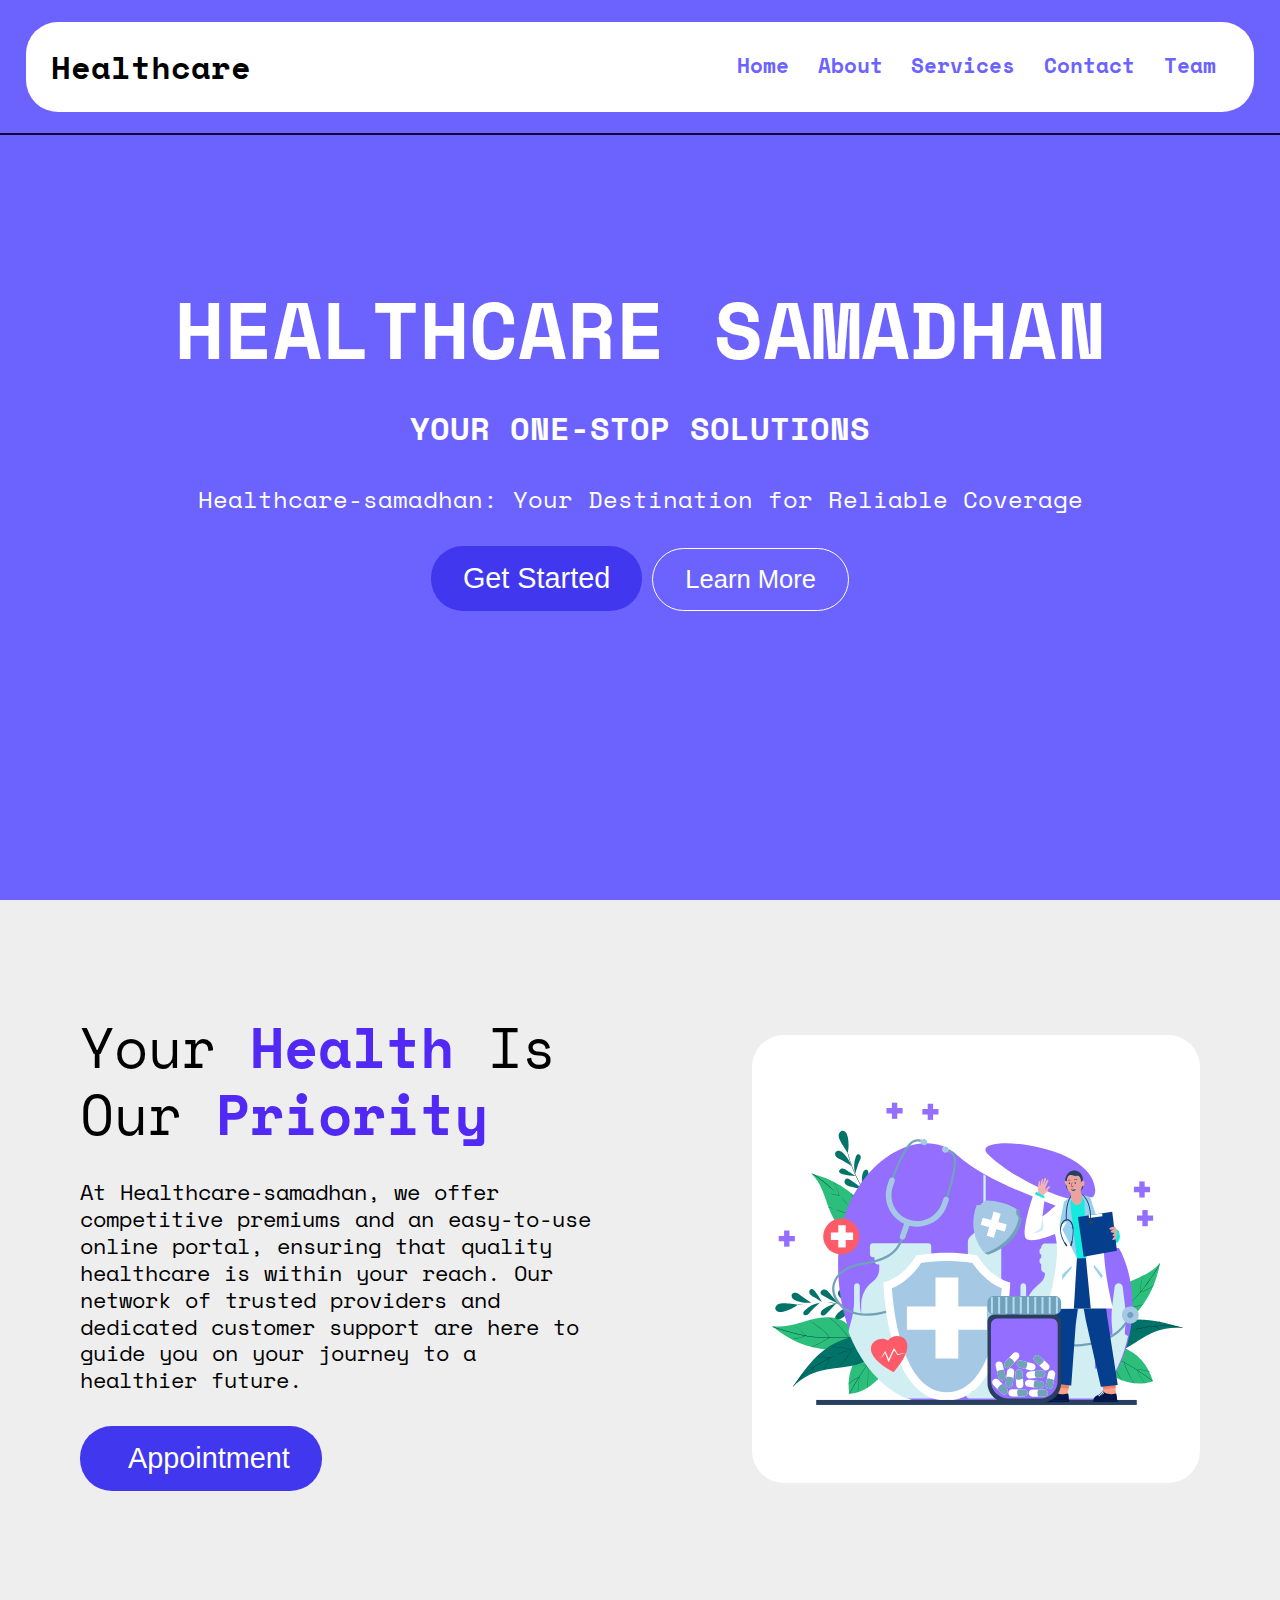
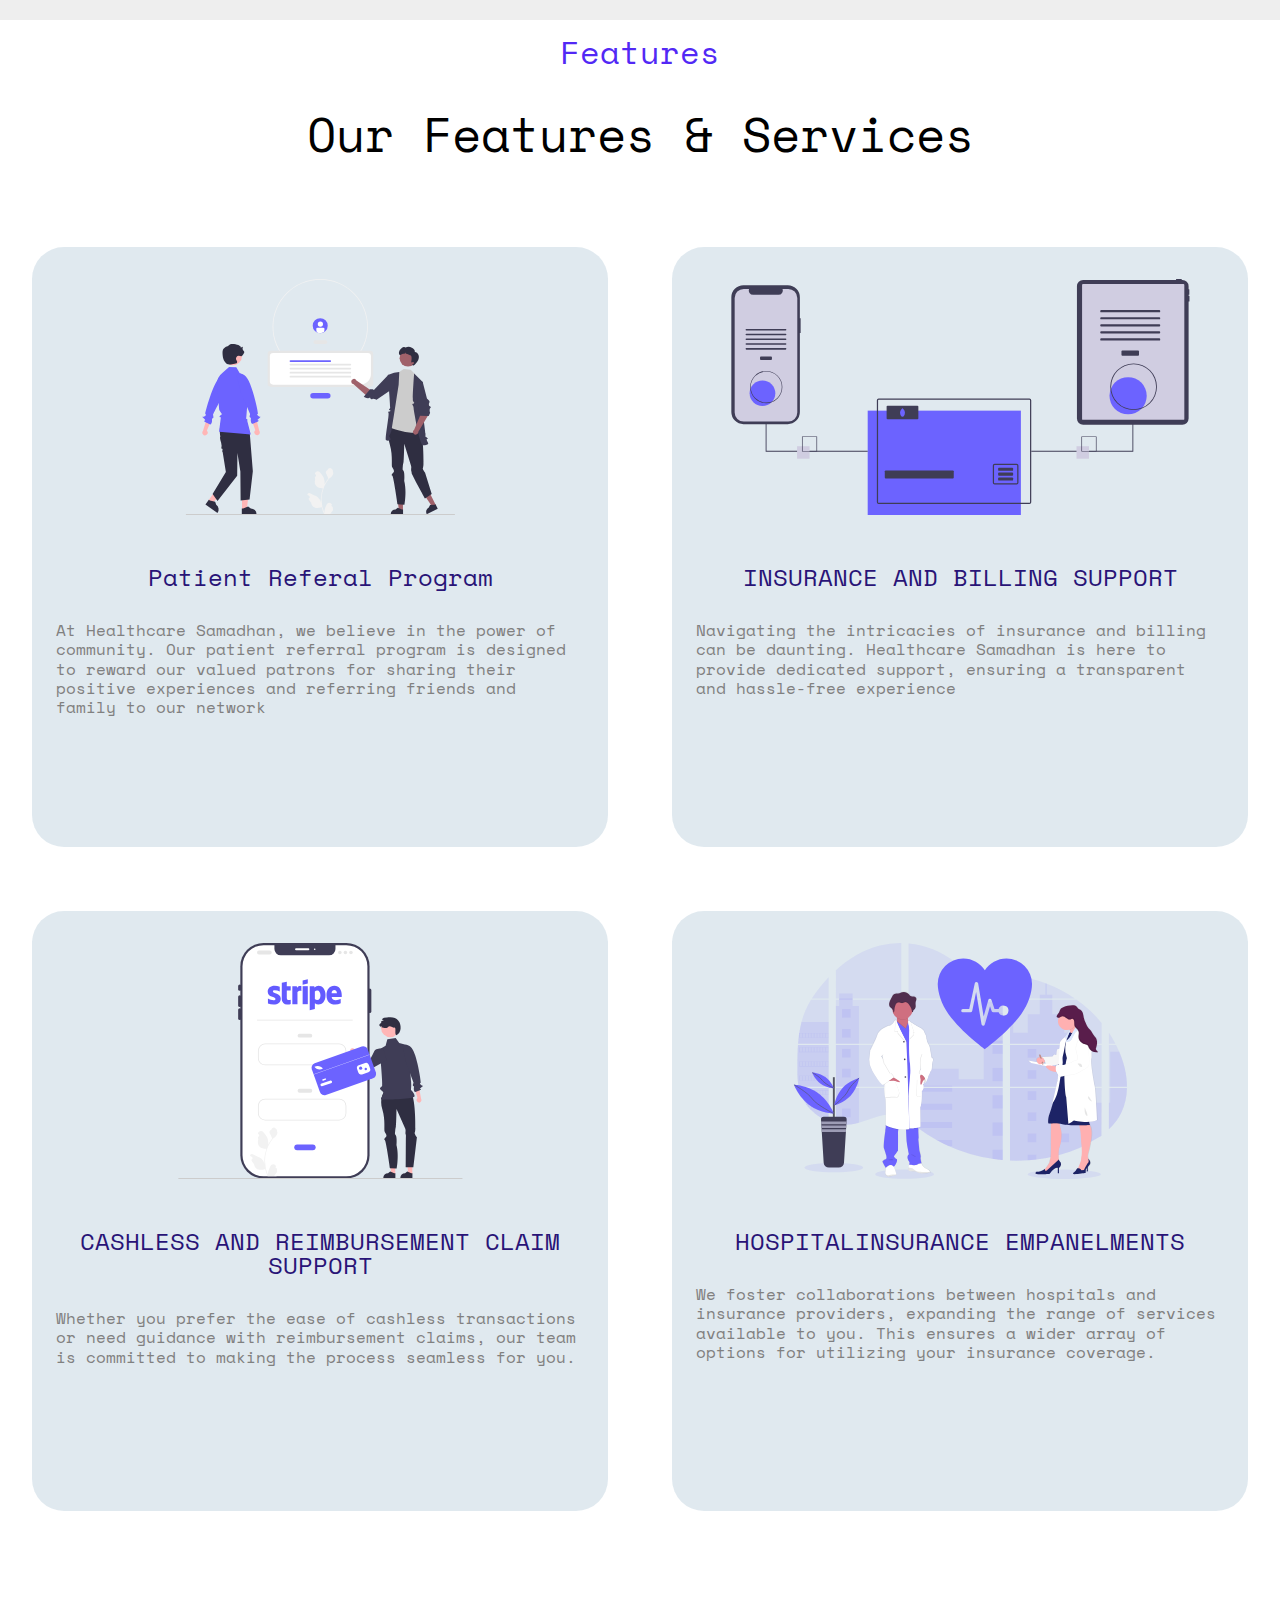
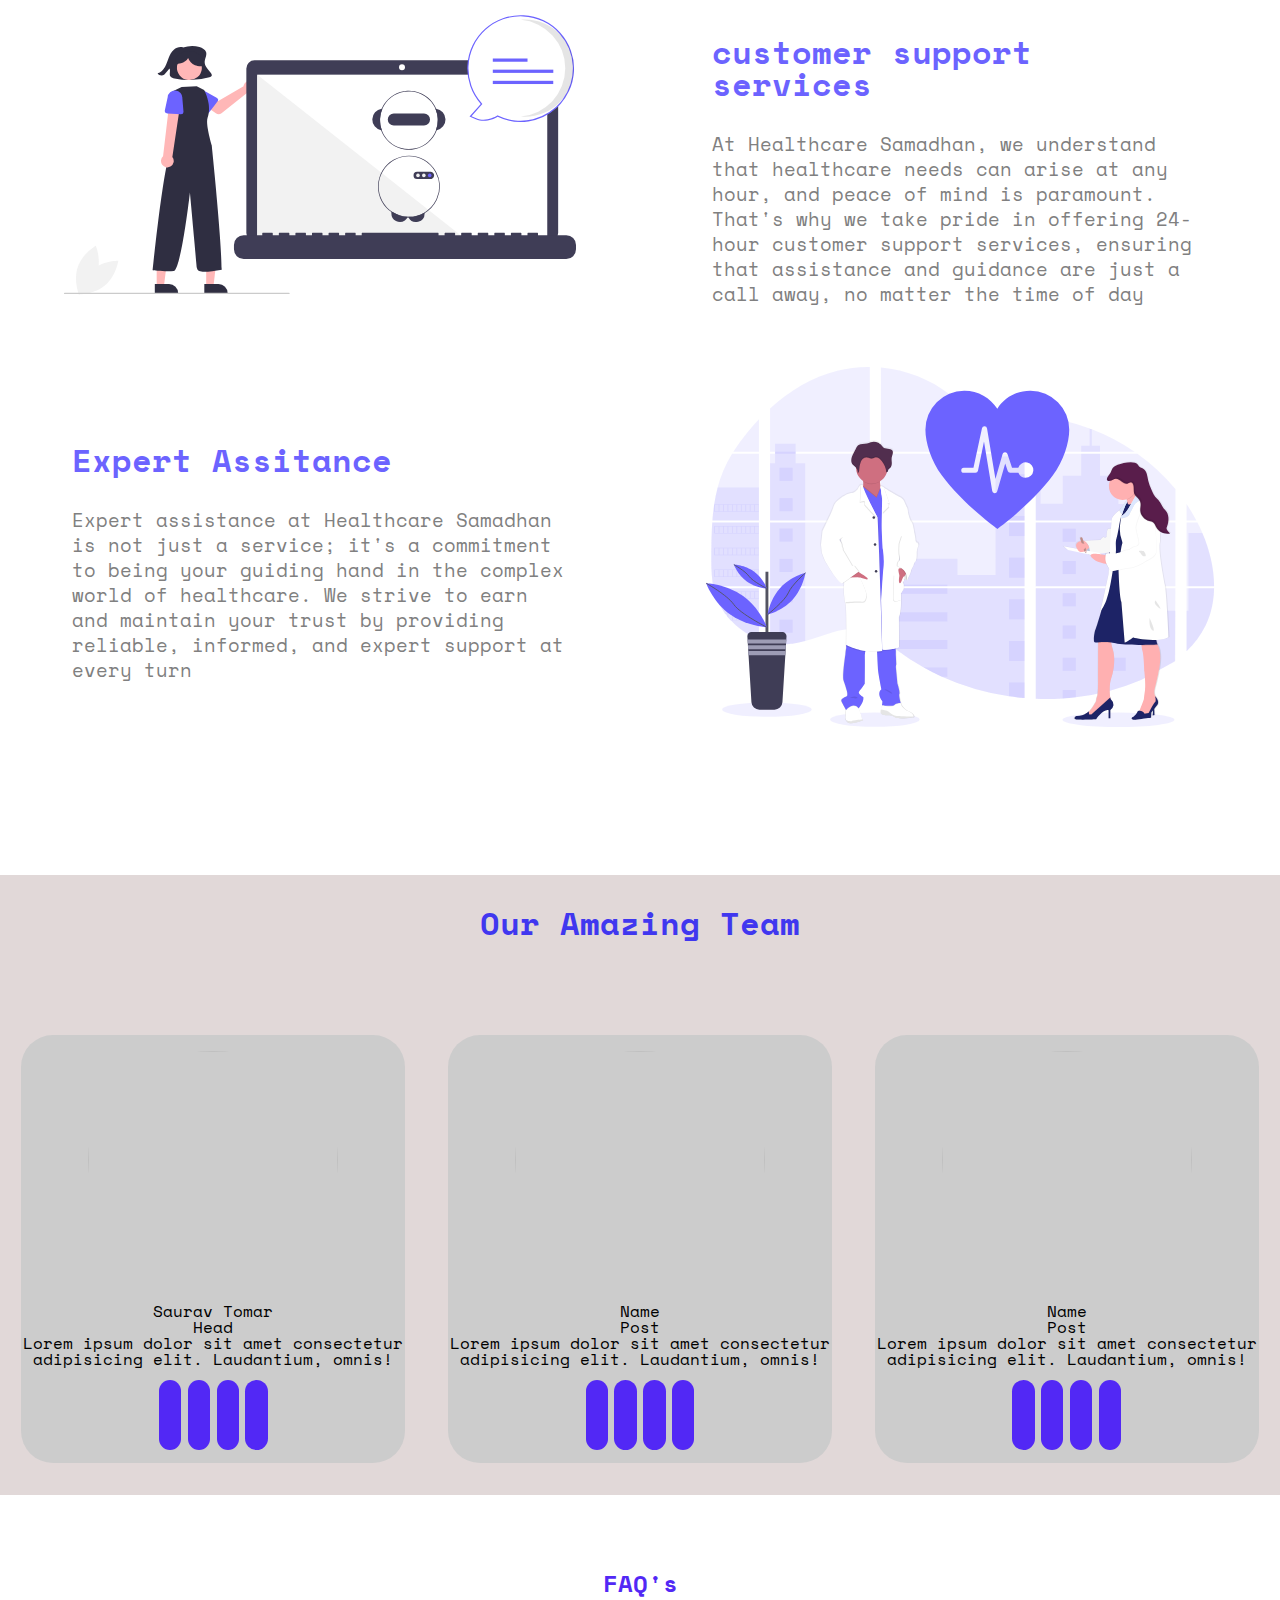
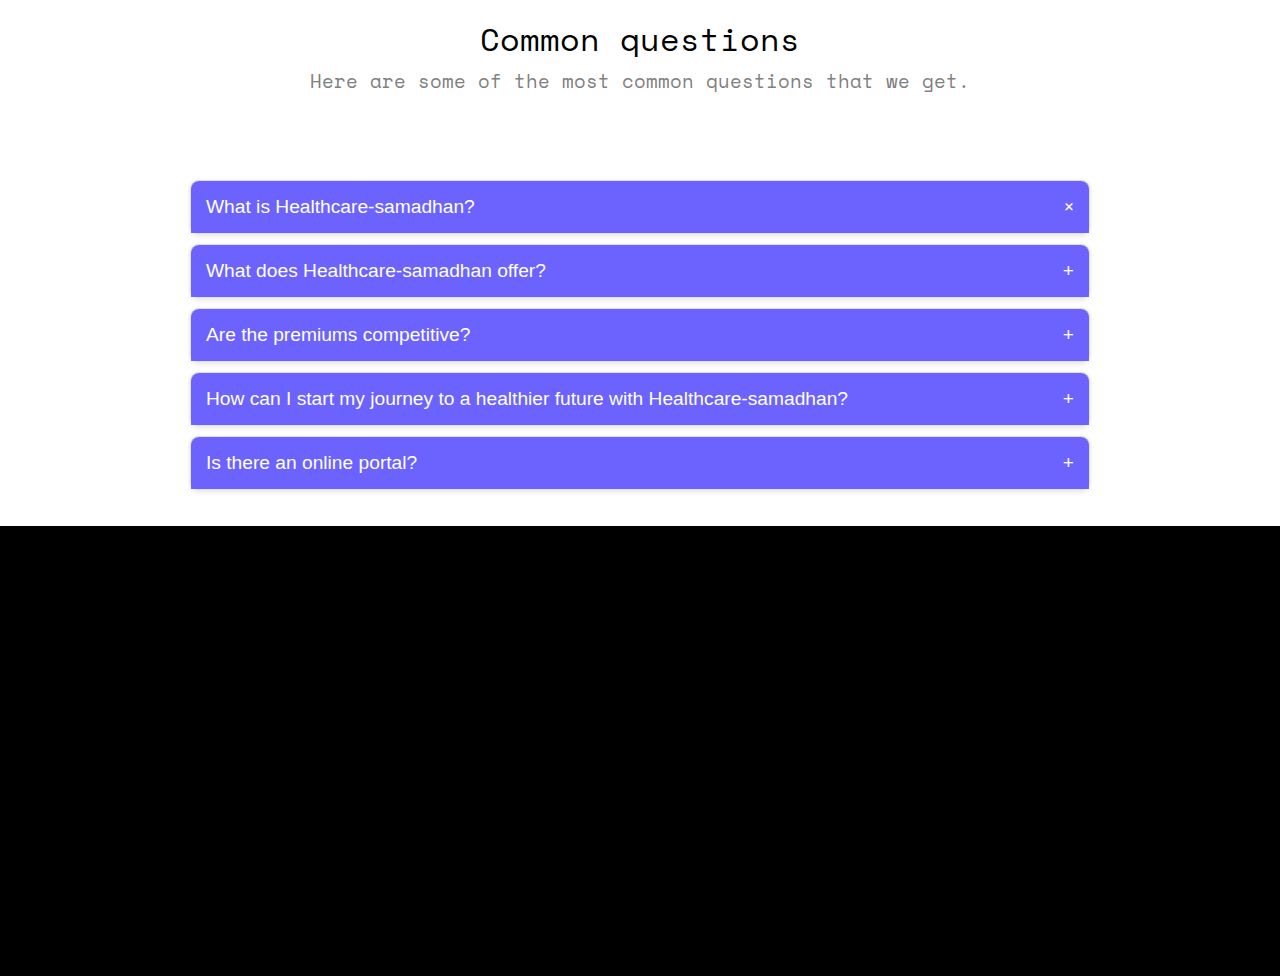
==== commit c3ba67e0: "fix faq" ====
--- a/index.html
+++ b/index.html
@@ -4194,7 +4194,7 @@
               What is Healthcare-samadhan?
               <span class="icon">+</span>
             </button>
-            <div class="accordion-content default">
+            <div class="accordion-content">
               <p>
                 Healthcare-samadhan is a destination for reliable health
                 insurance that offers tailored plans designed to cover
--- a/css/style.css
+++ b/css/style.css
@@ -443,9 +443,7 @@
   transition: max-height 0.3s ease;
 }
 
-.default {
-  max-height: 178px;
-}
+
 
 .accordion-content p {
   margin: 15px 0;
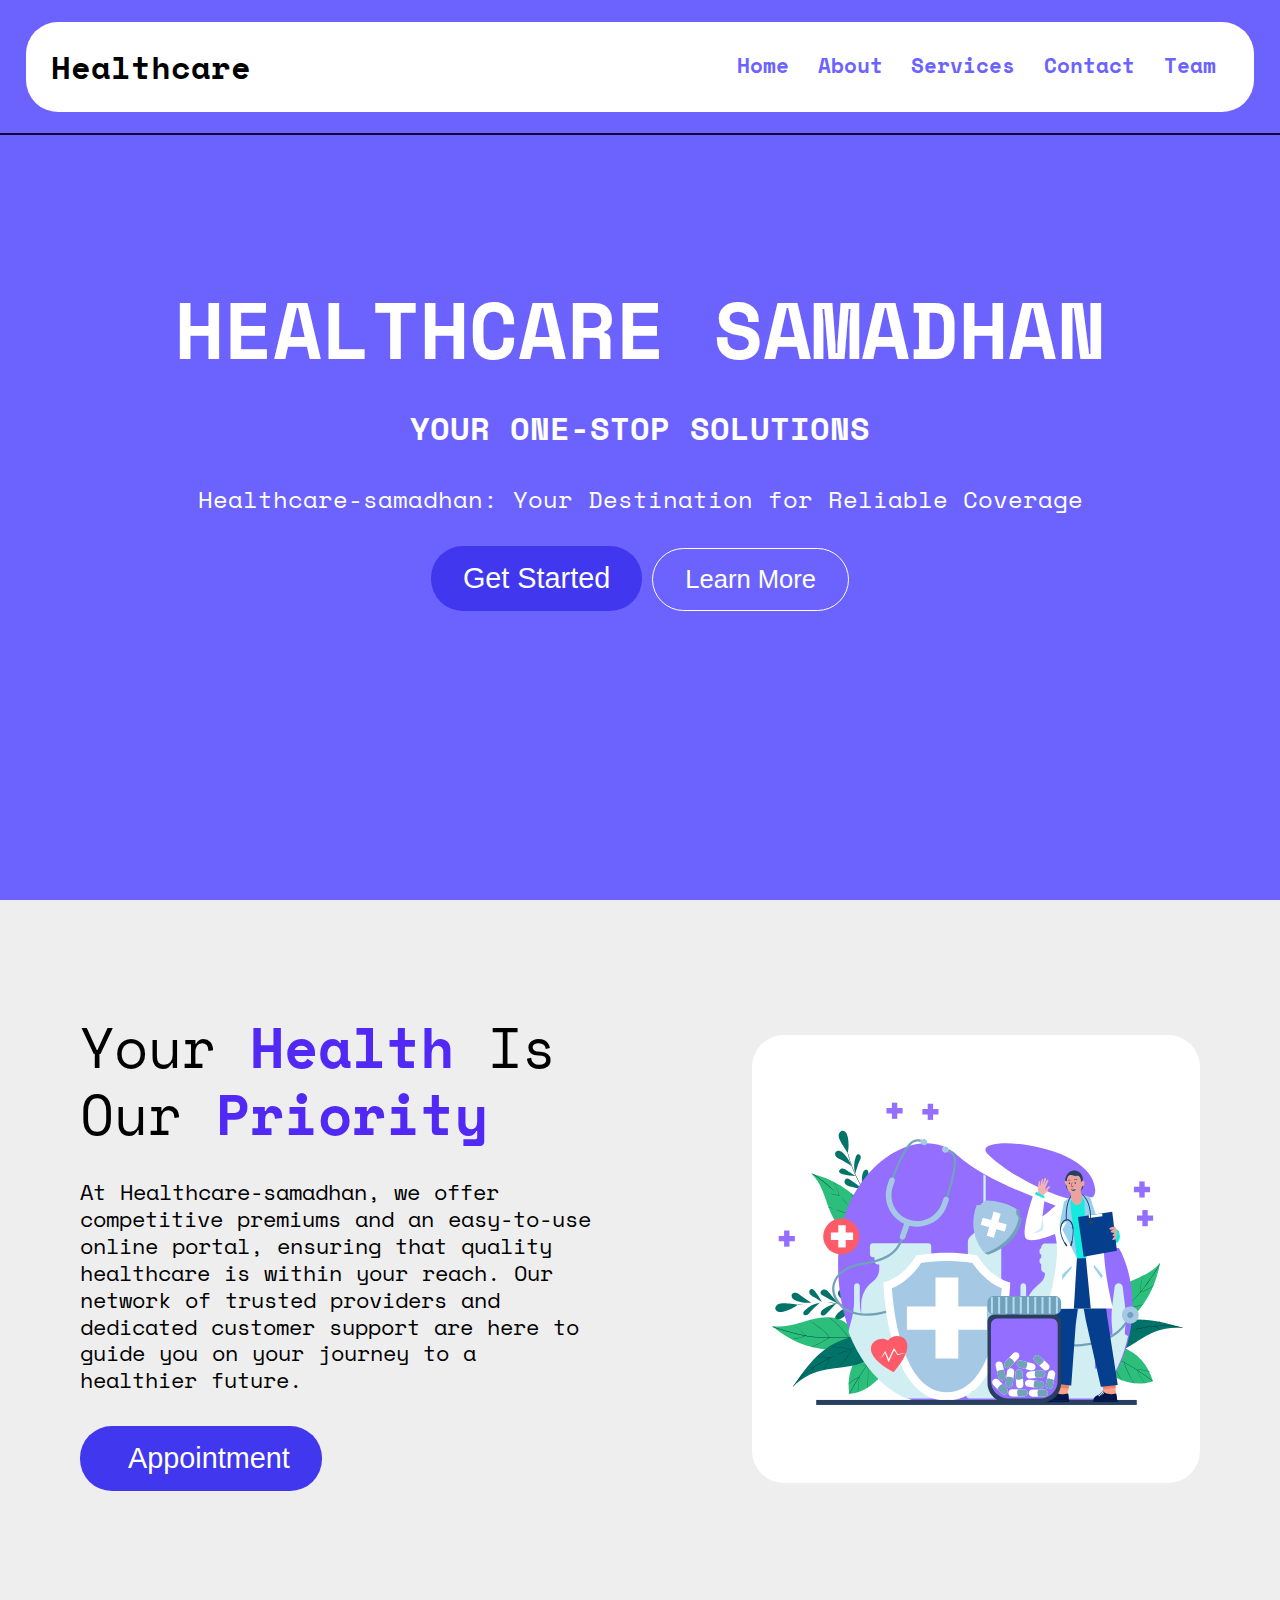
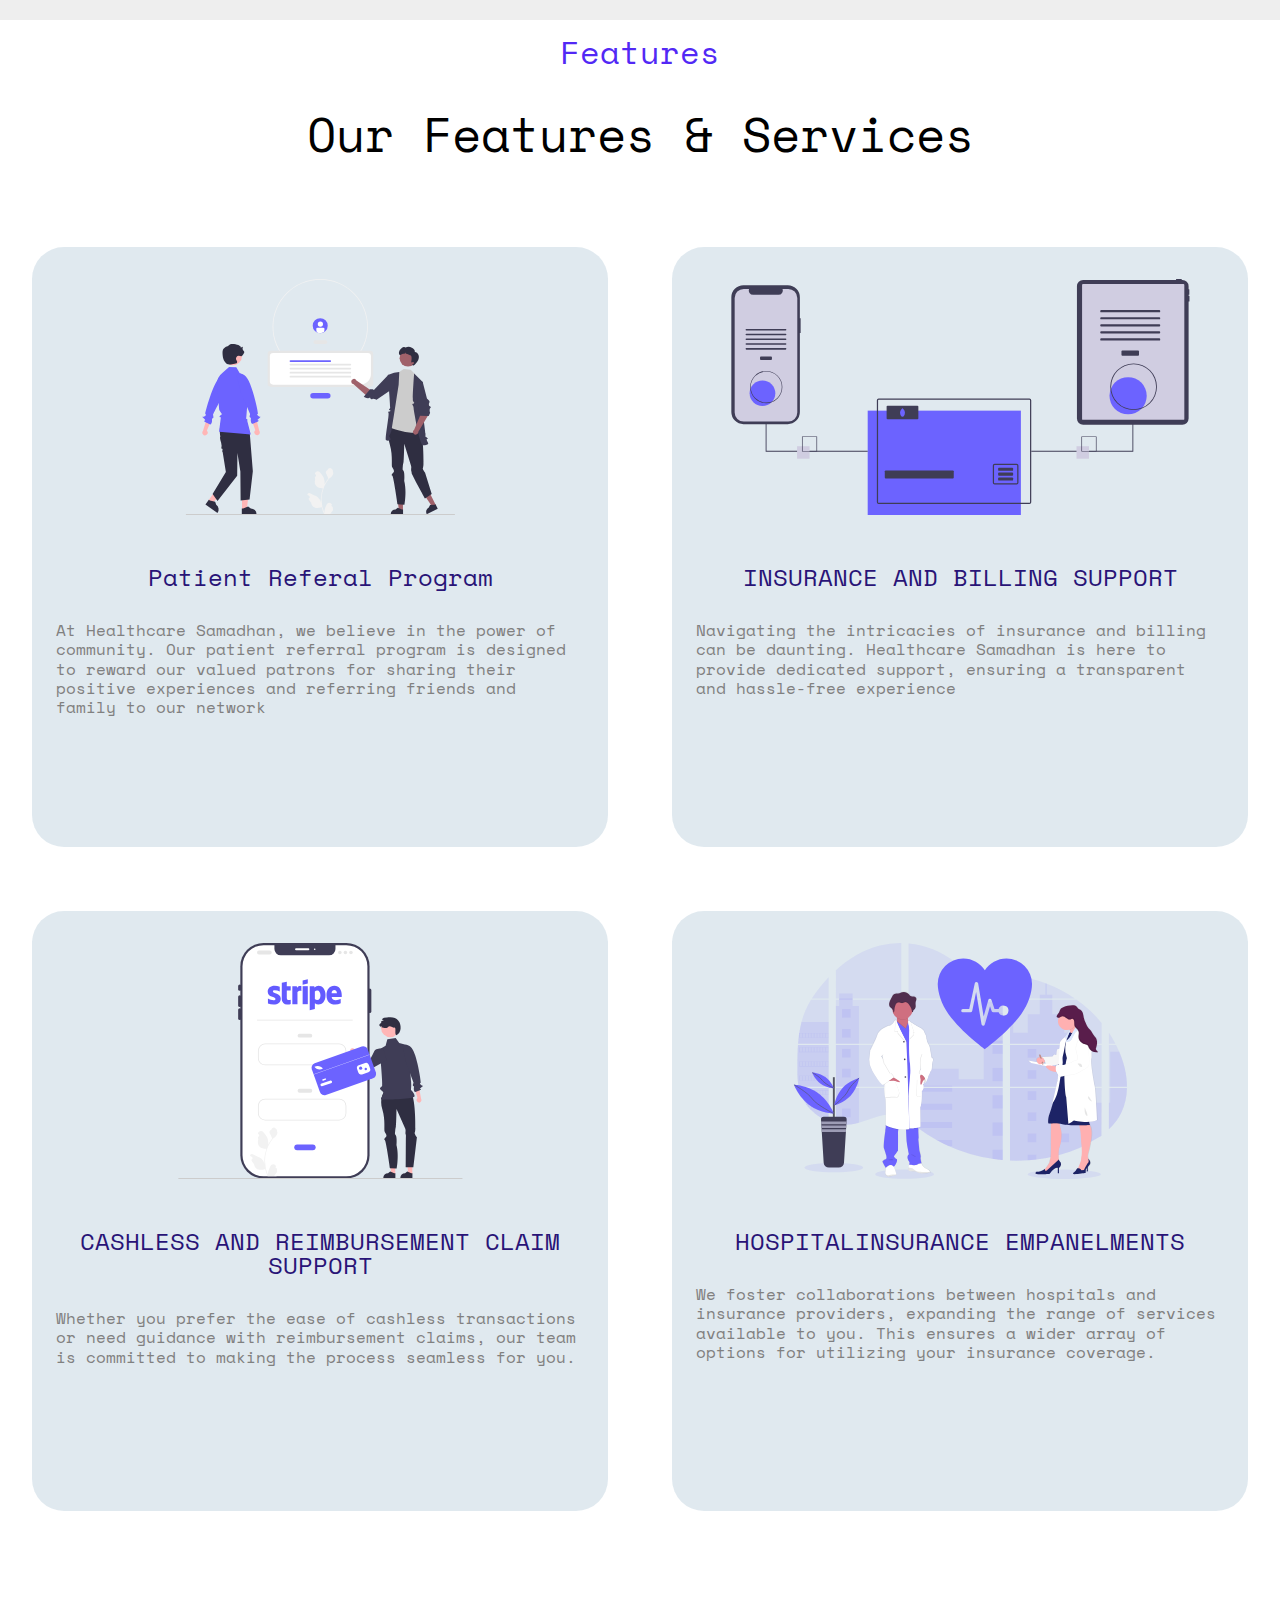
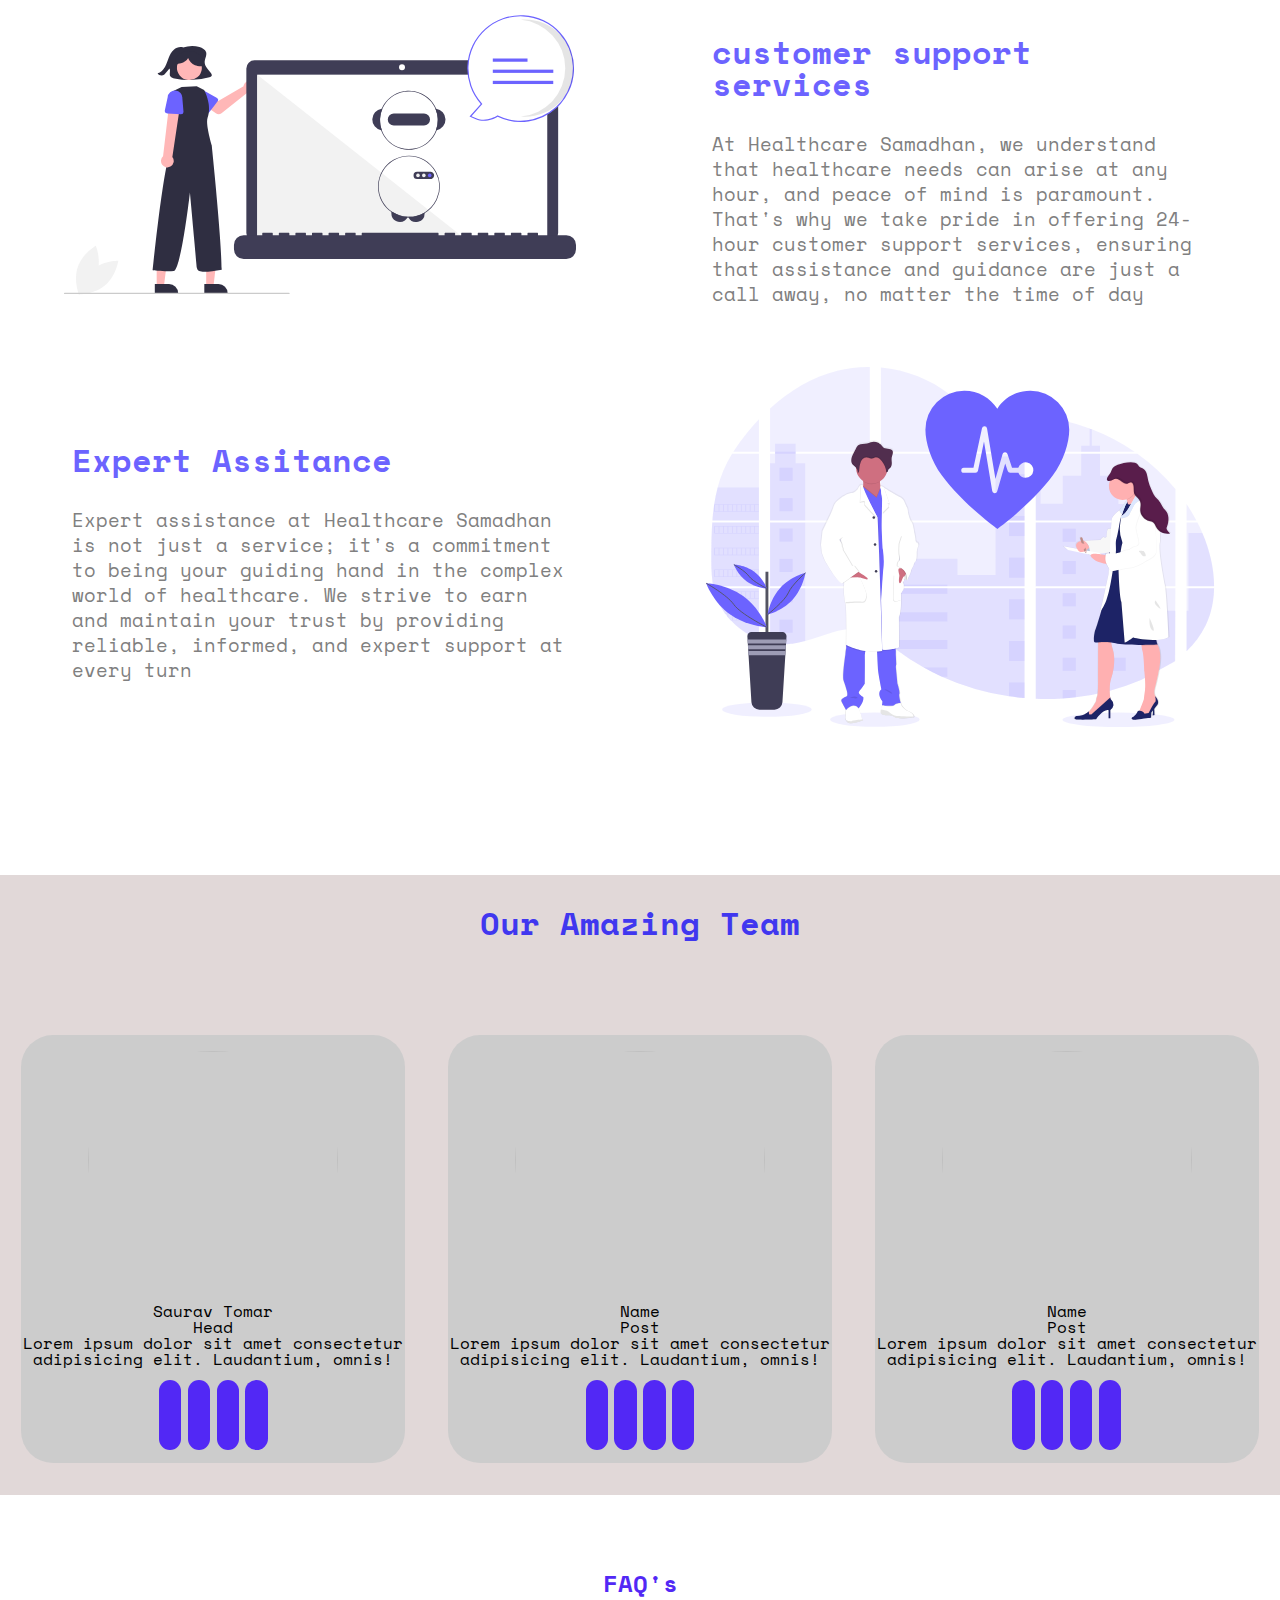
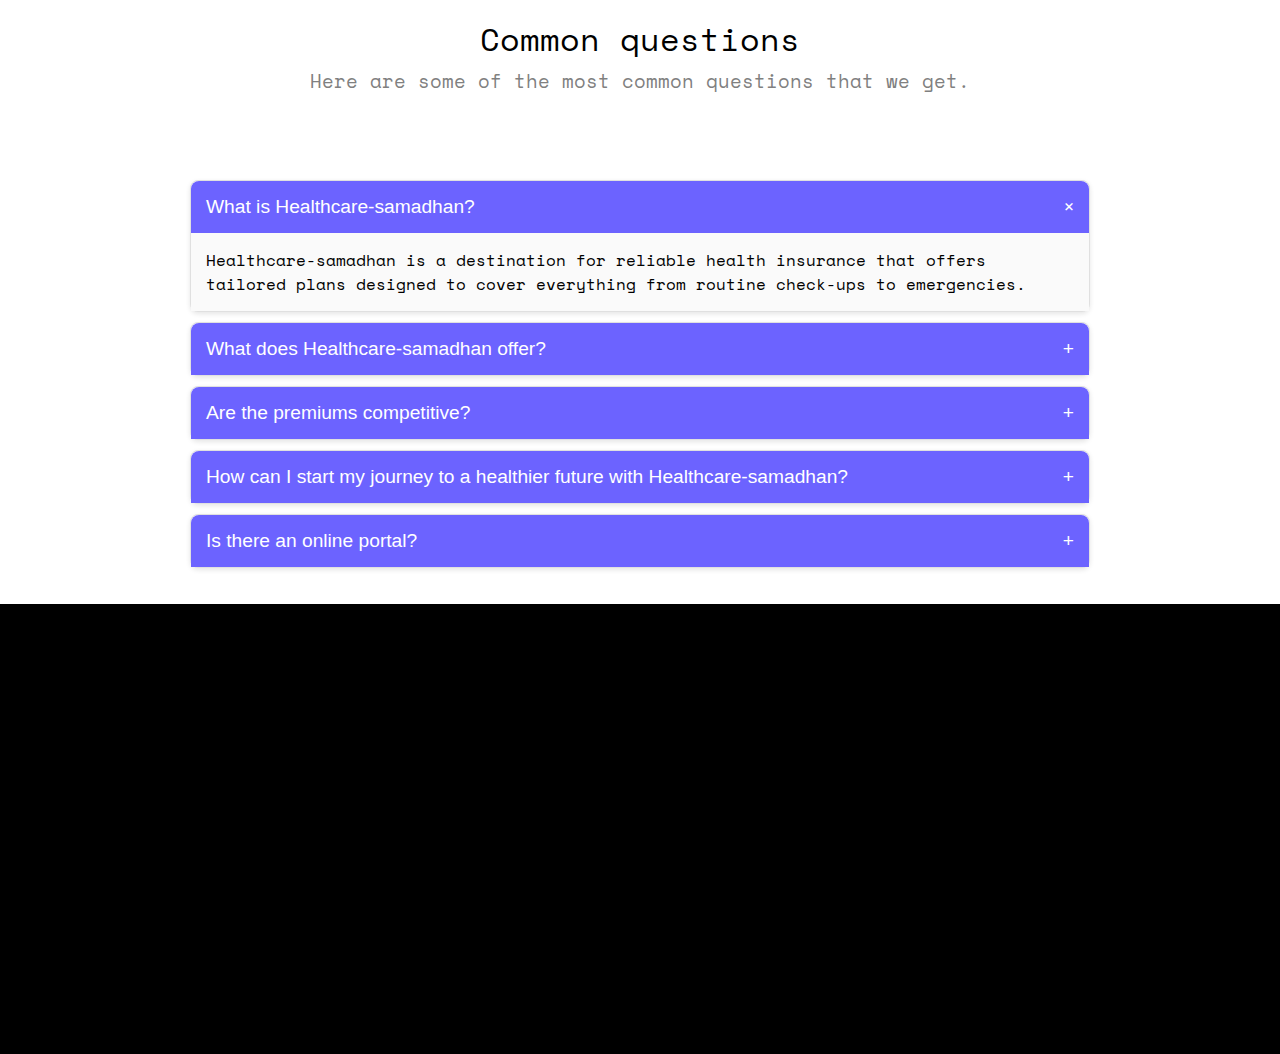
==== commit 8c6f98b3: "fix faq" ====
--- a/index.html
+++ b/index.html
@@ -4194,7 +4194,7 @@
               What is Healthcare-samadhan?
               <span class="icon">+</span>
             </button>
-            <div class="accordion-content">
+            <div class="accordion-content default">
               <p>
                 Healthcare-samadhan is a destination for reliable health
                 insurance that offers tailored plans designed to cover
--- a/css/style.css
+++ b/css/style.css
@@ -443,7 +443,9 @@
   transition: max-height 0.3s ease;
 }
 
-
+.default{
+  max-height: 180px;
+}
 
 .accordion-content p {
   margin: 15px 0;
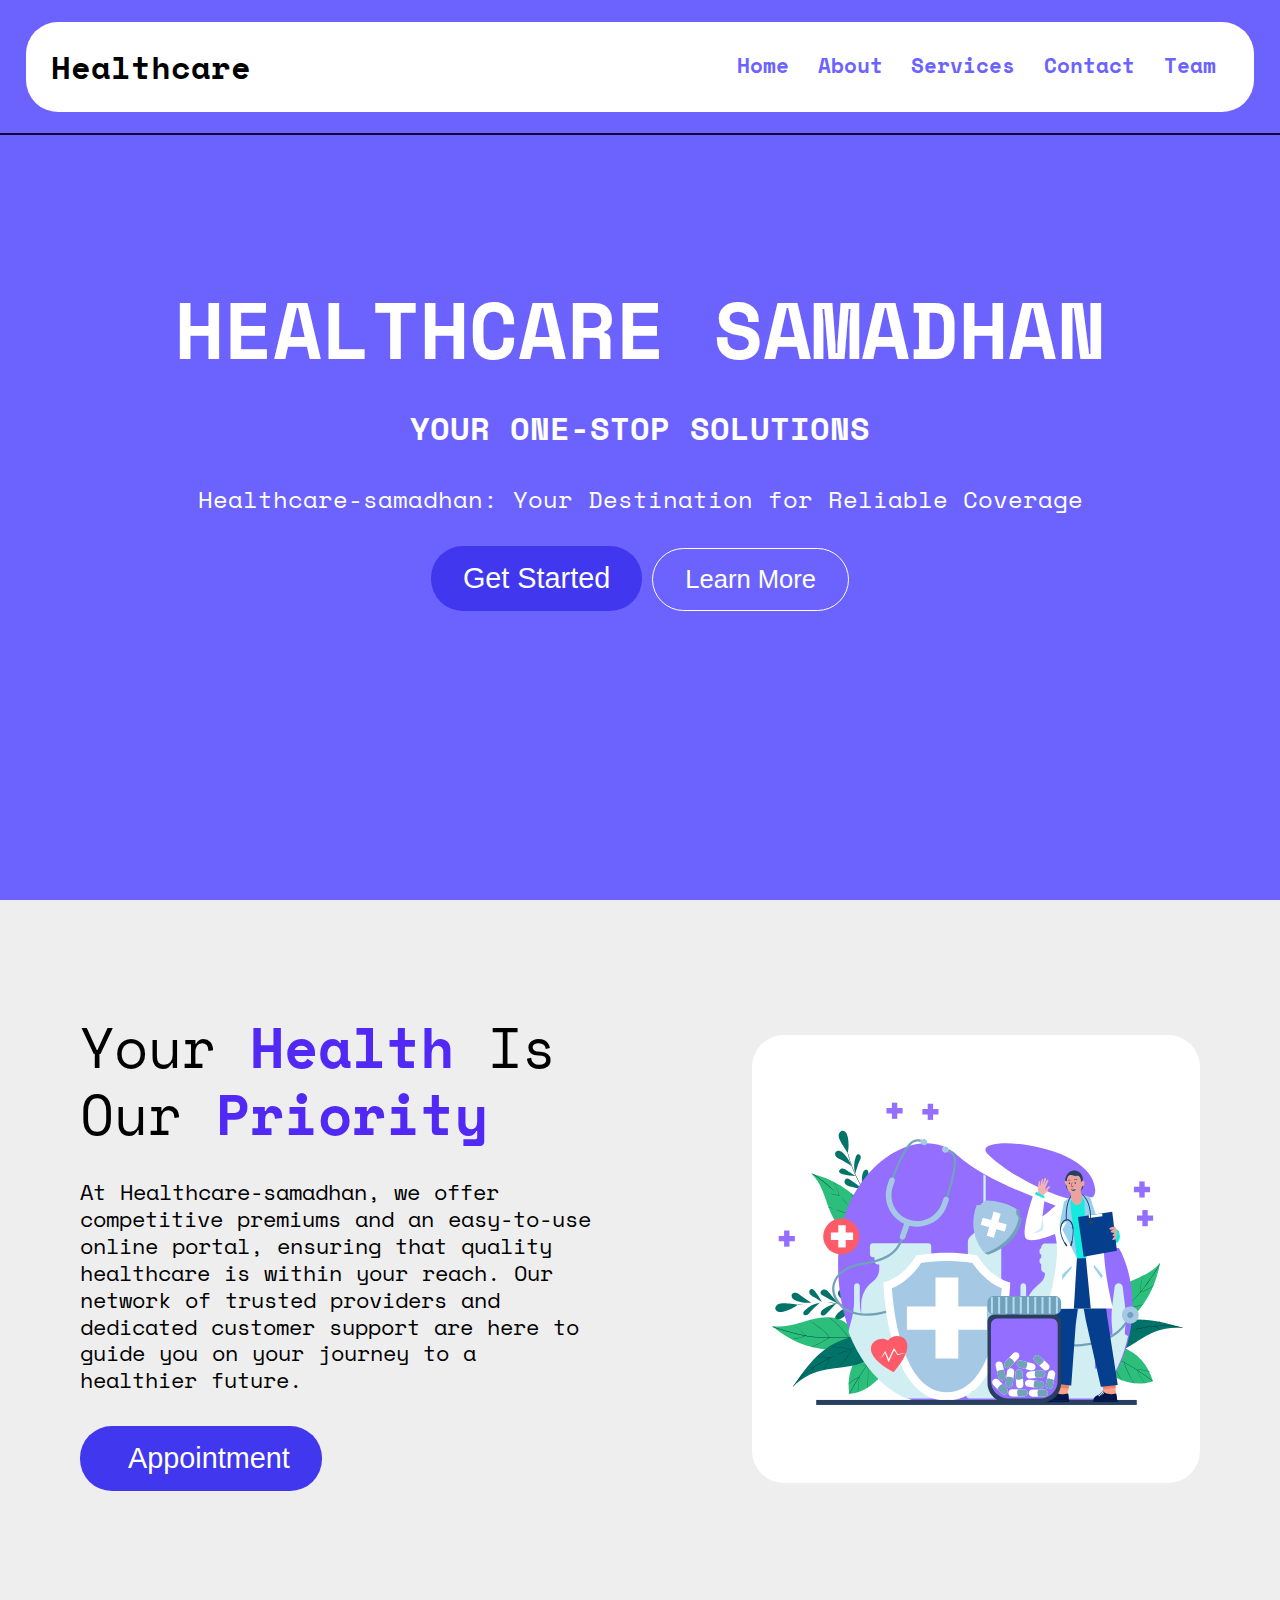
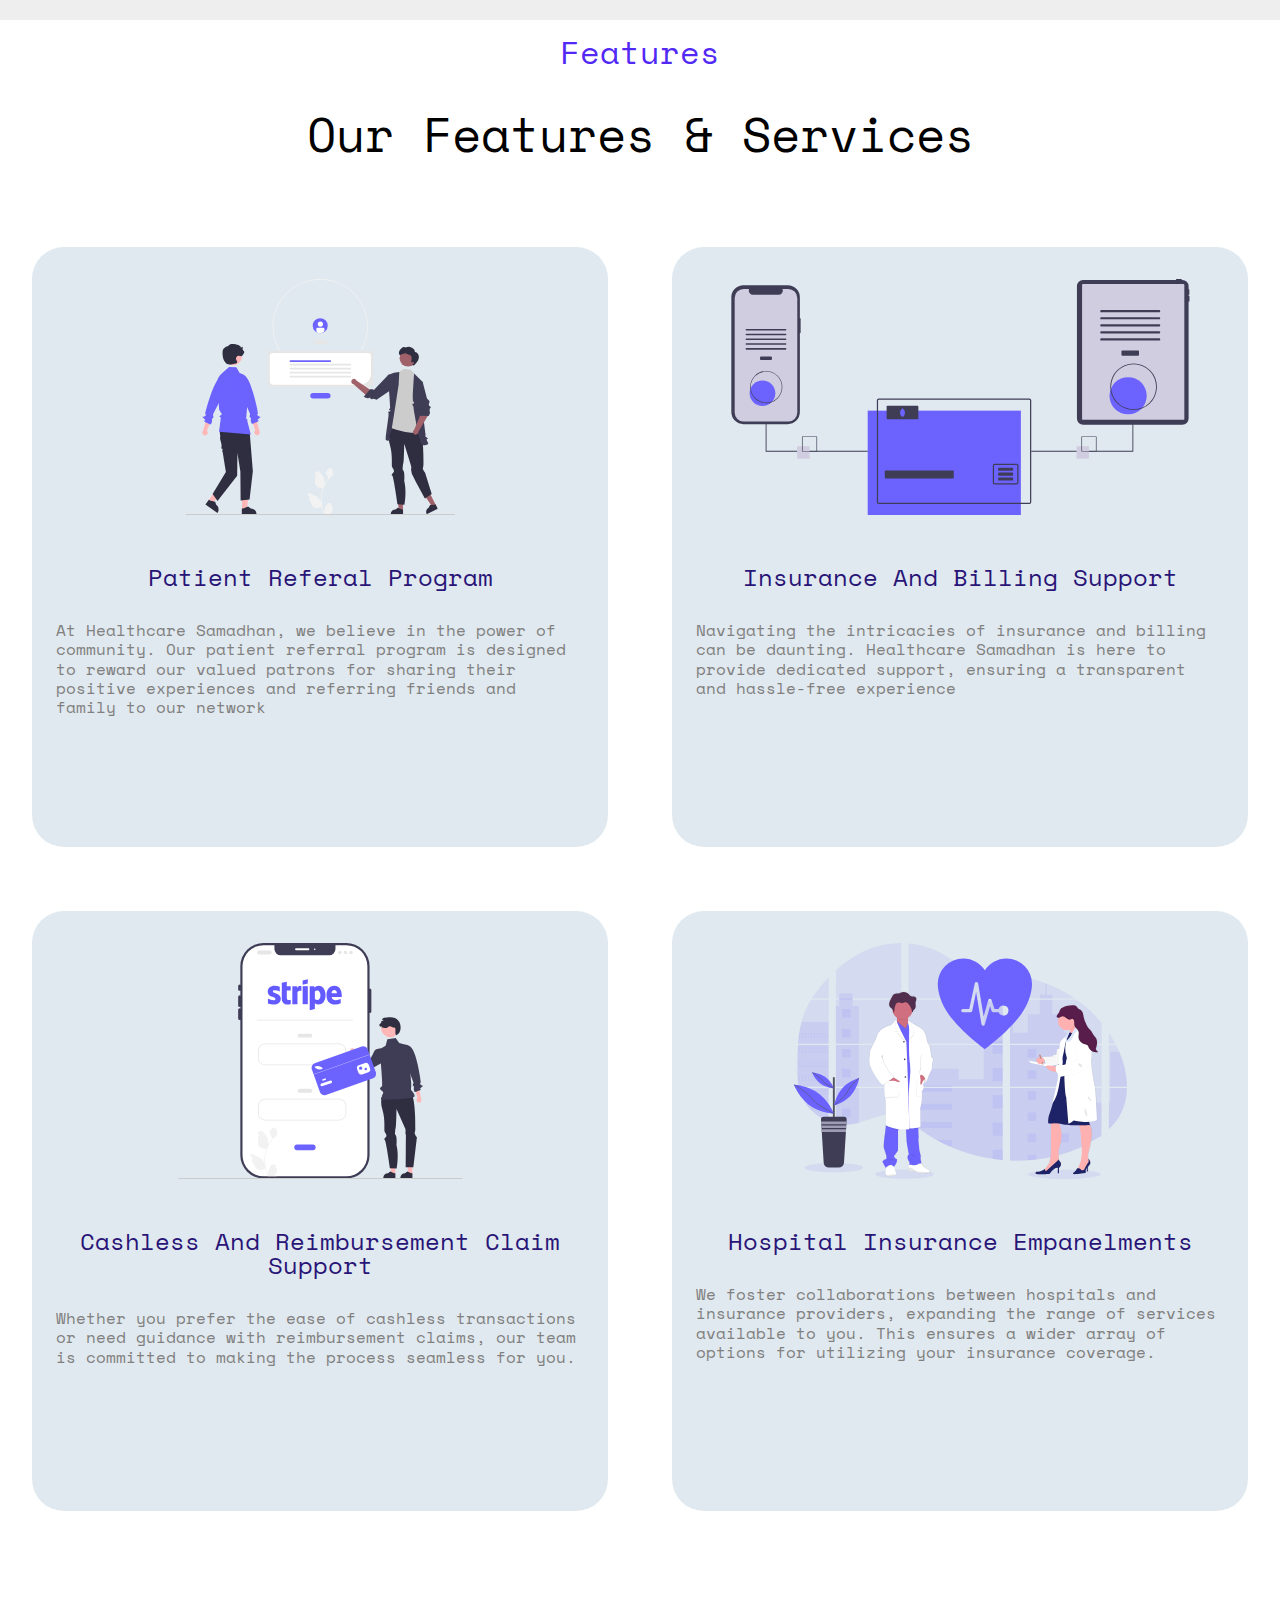
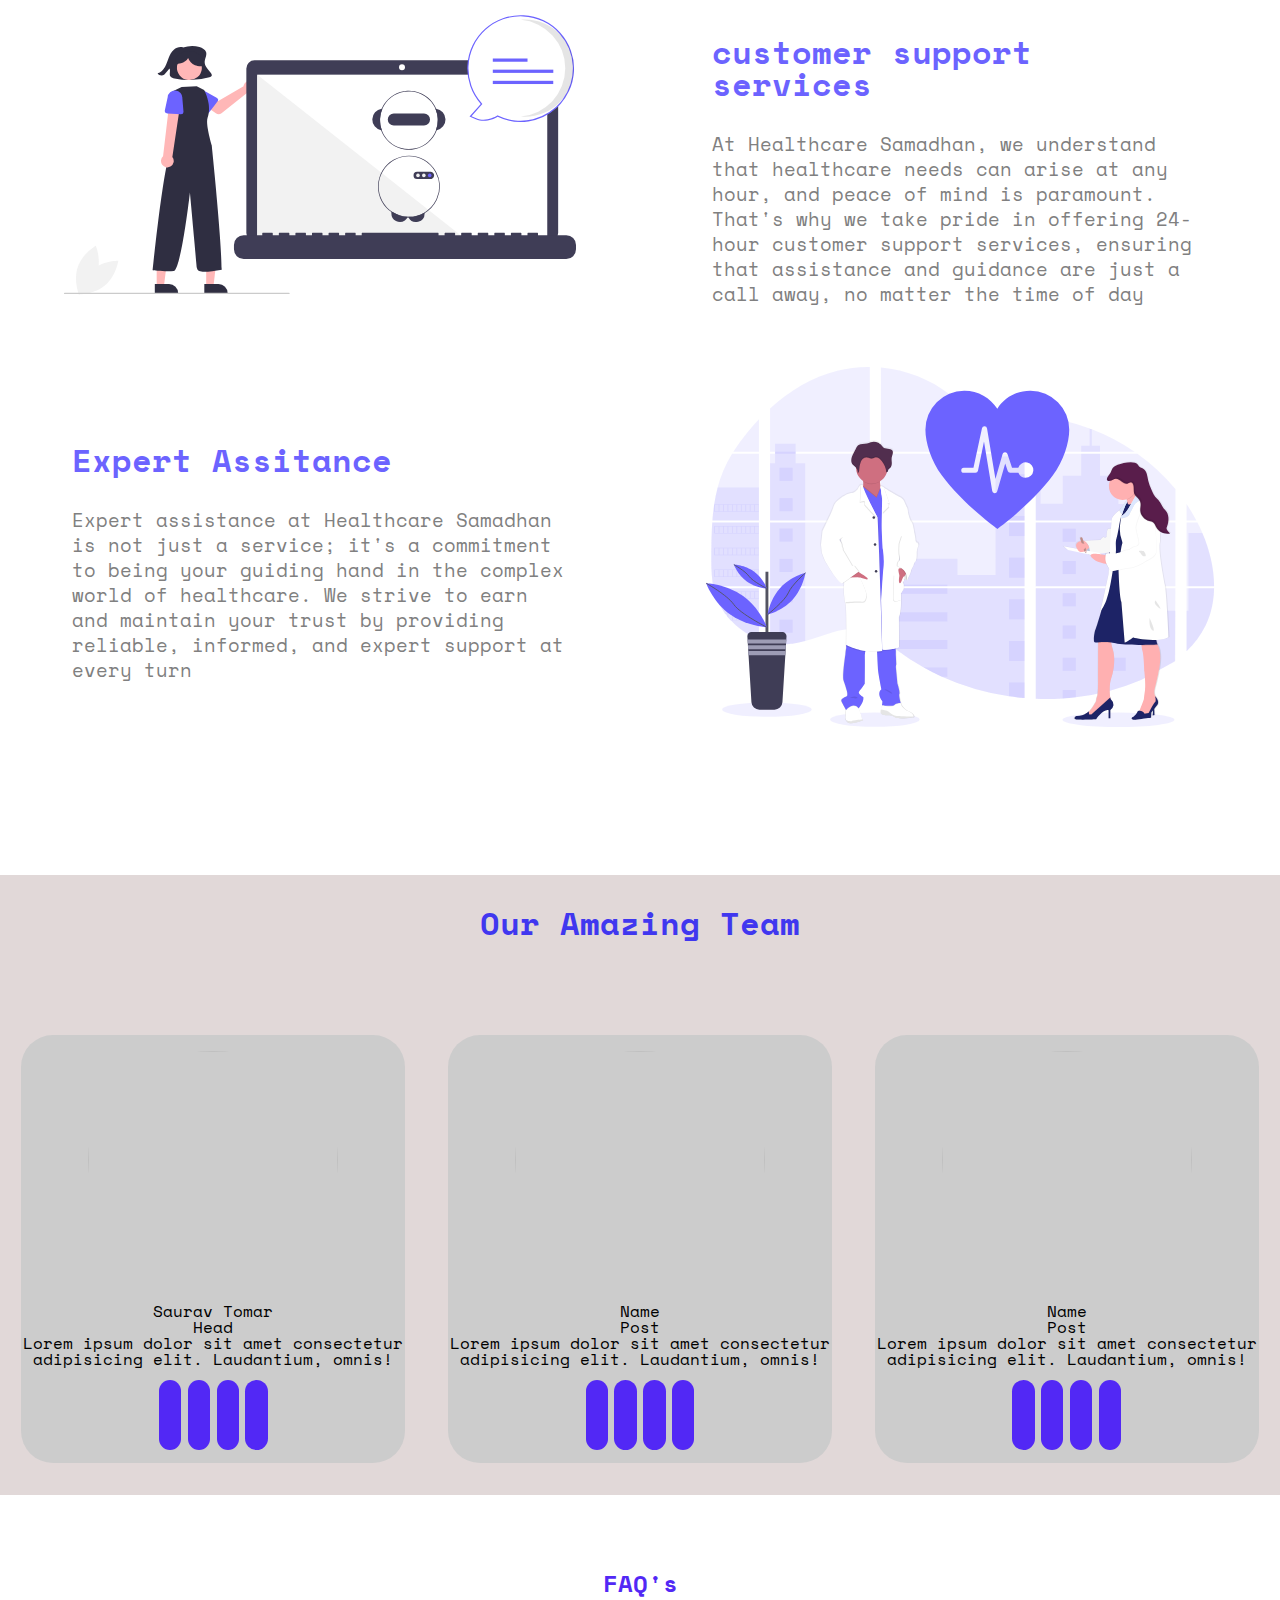
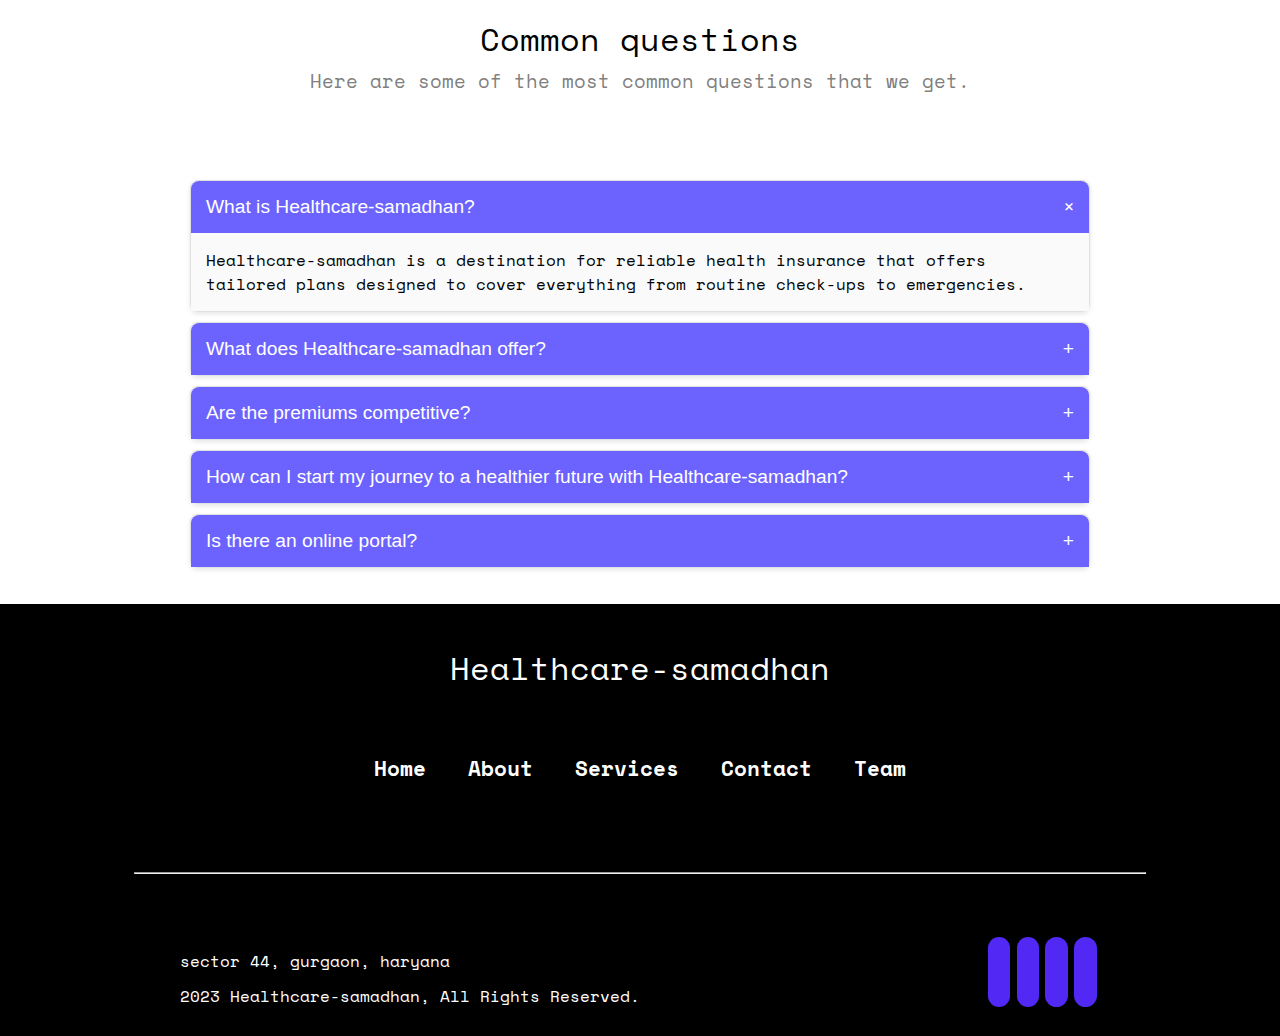
==== commit 8648d579: "healthcare insurance website done" ====
--- a/index.html
+++ b/index.html
@@ -4,6 +4,11 @@
     <meta charset="UTF-8" />
     <meta name="viewport" content="width=device-width, initial-scale=1.0" />
     <title>Healthcare Samadhan</title>
+    <script
+    src="https://kit.fontawesome.com/762bb89c7a.js"
+    crossorigin="anonymous"
+  ></script>
+
     <link rel="stylesheet" href="css/reset.css" />
     <link rel="stylesheet" href="css/style.css" />
   </head>
@@ -30,7 +35,7 @@
             <a href="pages/contact.html" class="navlink">Contact</a>
           </li>
           <li class="navitem">
-            <a class="navlink" href="">Team</a>
+            <a class="navlink" href="#team">Team</a>
           </li>
         </ul>
       </nav>
@@ -1730,7 +1735,7 @@
               fill="#3f3d56"
             />
           </svg>
-          <h3>INSURANCE AND BILLING SUPPORT</h3>
+          <h3>Insurance And Billing Support</h3>
           <p>
             Navigating the intricacies of insurance and billing can be daunting.
             Healthcare Samadhan is here to provide dedicated support, ensuring a
@@ -1966,7 +1971,7 @@
               fill="#f2f2f2"
             />
           </svg>
-          <h3>CASHLESS AND REIMBURSEMENT CLAIM SUPPORT</h3>
+          <h3>Cashless And Reimbursement Claim Support</h3>
           <p>
             Whether you prefer the ease of cashless transactions or need
             guidance with reimbursement claims, our team is committed to making
@@ -2923,7 +2928,7 @@
               fill="#6c63ff"
             />
           </svg>
-          <h3>HOSPITALINSURANCE EMPANELMENTS</h3>
+          <h3>Hospital Insurance Empanelments</h3>
           <p>
             We foster collaborations between hospitals and insurance providers,
             expanding the range of services available to you. This ensures a
@@ -4096,7 +4101,7 @@
     </section>
 
     <!-- Our Team -->
-    <section class="section__our__team">
+    <section id="team" class="section__our__team">
       <h2>Our Amazing Team</h2>
       <div class="our__team__container">
         <div class="team__member_card">
@@ -4253,13 +4258,42 @@
     </section>
 
     <footer>
+     <div class="footer__text">
+      <h2>Healthcare-samadhan</h2>
+      <div class="footer__links__container">
+        <a href="#home">Home</a>
+        <a href="#about">About</a>
+        <a href="#service">Services</a>
+        <a href="/pages/contact.html">Contact</a>
+        <a href="#team">Team</a>
+      </div>
+     </div>
 
+      <hr>
+      <div class="footer__bottom__contact">
+        <div class="address">
+          <address>
+            sector 44, gurgaon, haryana
+          </address>
+          <p>	<i class="fa-regular fa-copyright"></i> 2023 Healthcare-samadhan, All Rights Reserved.</p>
+        </div>
+        <div class="social">
+          <a href="">
+            <i class="fa-brands fa-facebook"></i>
+          </a>
+          <a href="">
+            <i class="fa-brands fa-twitter"></i>
+          </a>
+          <a href="">
+            <i class="fa-brands fa-instagram"></i>
+          </a>
+          <a href="">
+            <i class="fa-brands fa-linkedin"></i>
+          </a>
+        </div>
+      </div>
     </footer>
-    <script
-      src="https://kit.fontawesome.com/762bb89c7a.js"
-      crossorigin="anonymous"
-    ></script>
-
+ 
     <script src="js/app.js"></script>
   </body>
 </html>
--- a/css/style.css
+++ b/css/style.css
@@ -361,6 +361,7 @@
   transition: all 0.5s ease-in-out;
 }
 
+
 /* =================
      FAQ
    =================
@@ -467,11 +468,55 @@
  */
 
  footer{
-  height: 50vh;
   width: 100%;
   background-color: #000;
+  padding: 1rem 0.5rem;
+
  }
 
+ .footer__text{
+  text-align: center;
+ }
+
+ .footer__text h2{
+  font-size: 2rem;
+  color: #fff;
+  padding: 2rem 0;
+ }
+
+footer hr {
+  width: 80%;
+  margin: 4% auto;
+}
+.footer__links__container{
+  padding: 2rem 0;
+}
+
+.footer__links__container a{
+  color: #fff;
+  text-decoration: none;
+  font-size: 1.3rem;
+  font-weight: 600;
+  padding: 0 1rem;
+  line-height: 2;
+}
+
+ .footer__bottom__contact{
+  display: flex;
+  height: fit-content;
+  justify-content: space-around;
+  align-items:center;
+ }
+ 
+footer address{
+  color: #fff;
+  padding: 1rem 0;
+}
+
+.address p{
+  color: #fff;
+  line-height: 1.4;
+}
 /* Mobile Css */
 
 @media screen and (max-width: 768px) {
@@ -541,12 +586,16 @@
     padding: 1rem 0rem;
   }
 
+  .section__features__and__services h2 {
+    font-size: 2rem;
+}
+
   .priority__text {
     width: 80%;
     order: 2;
   }
   .priority__text h2 {
-    font-size: 2.5rem;
+    font-size: 2rem;
   }
   .priority__text button.primary__btn {
     text-align: left;
@@ -599,4 +648,21 @@
   .accordion-container {
     width: 90%;
   }
-}
+
+  .footer__links__container a{
+    padding: 0 0.2rem;
+  }
+
+  .footer__bottom__contact{
+   flex-direction: column;
+   align-items: center;
+   justify-content: center;
+   text-align: center;
+   }
+
+ .footer__text h2{
+  font-size: 1.5rem;
+  color: #fff;
+  padding: 2rem 0;
+ }
+}
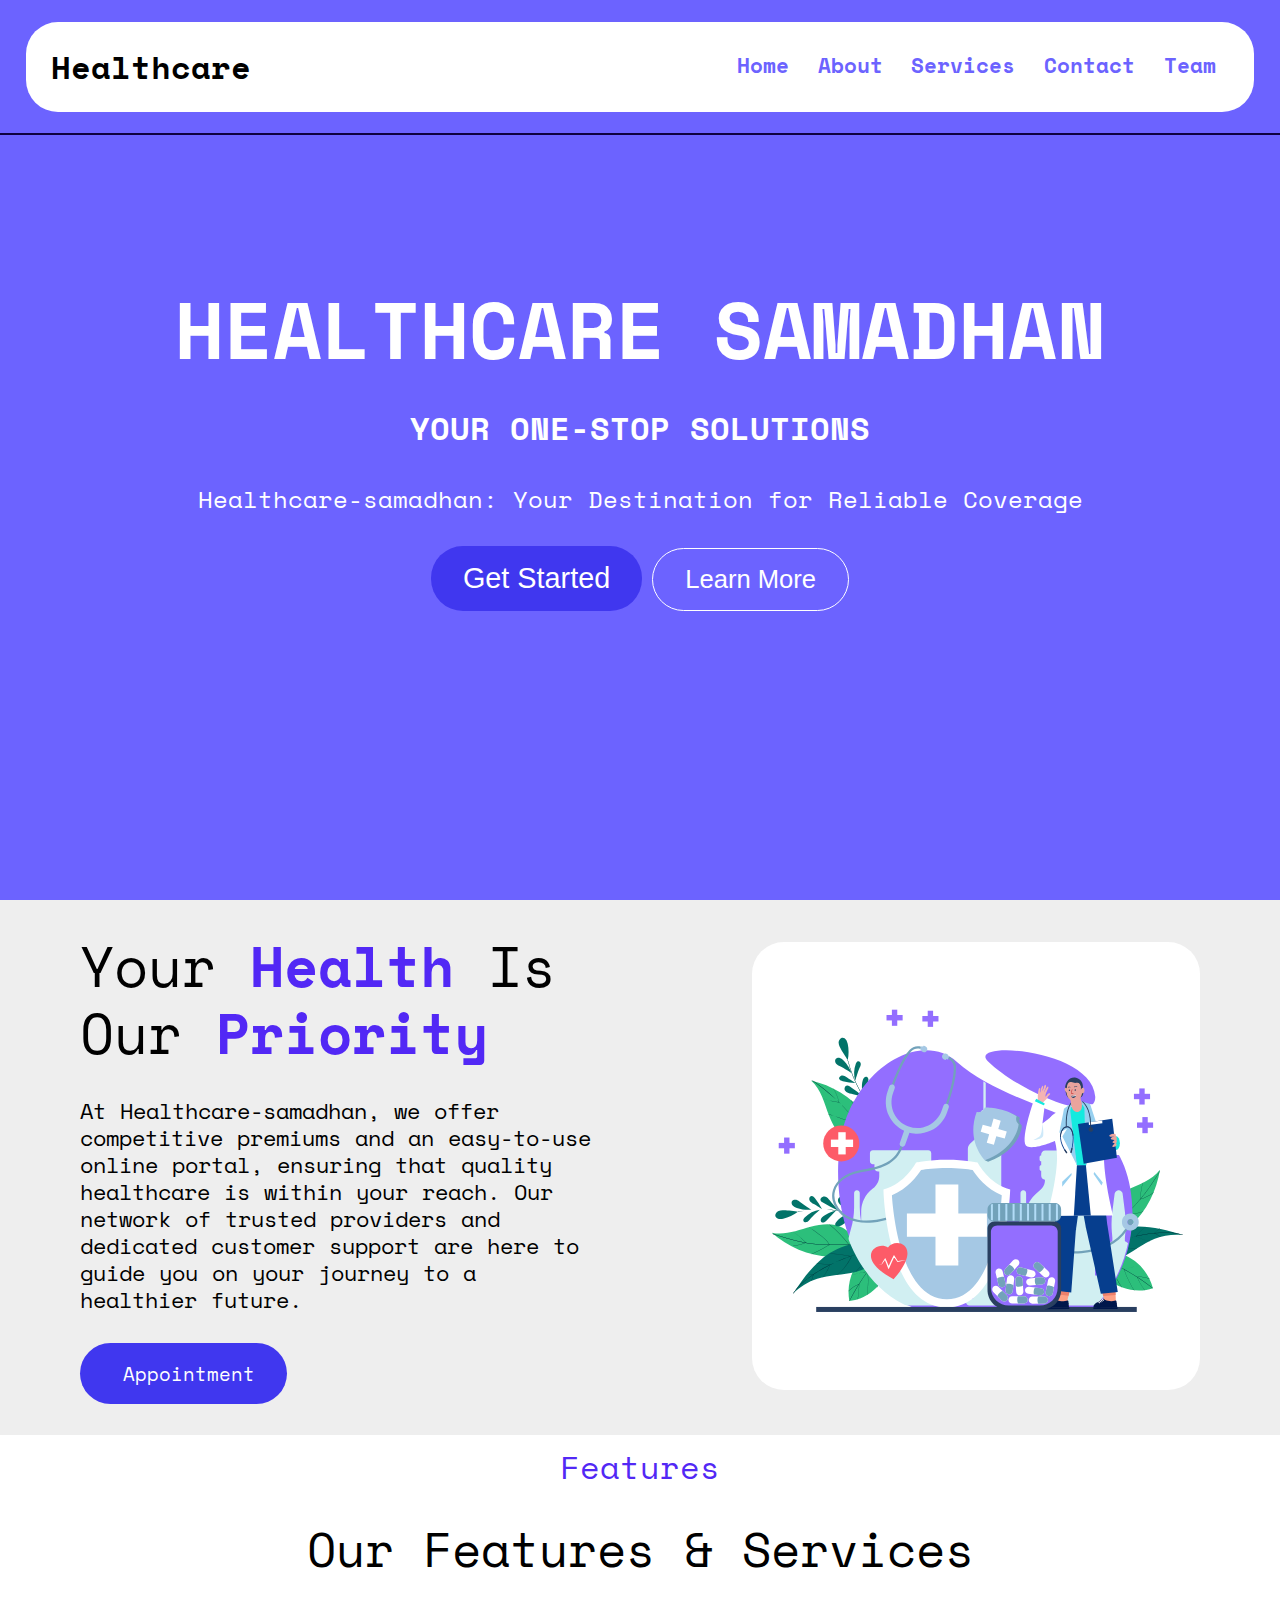
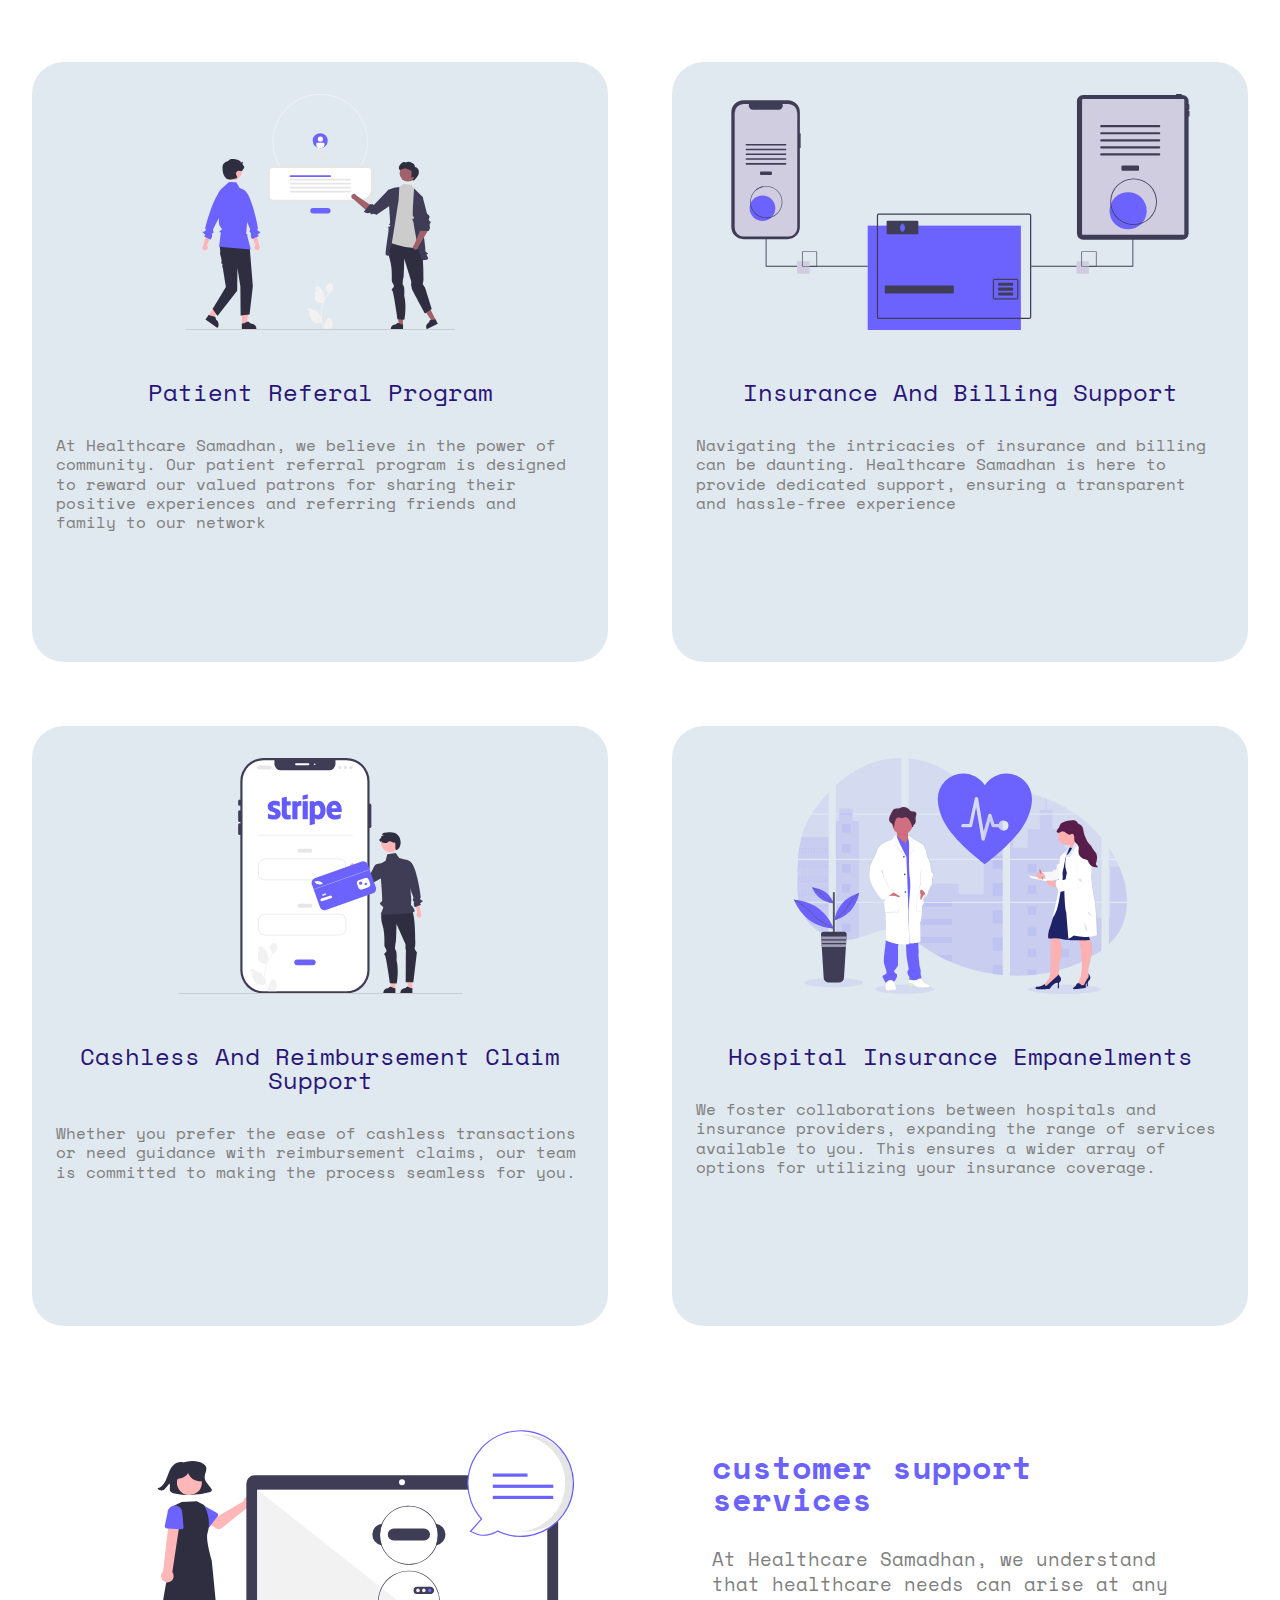
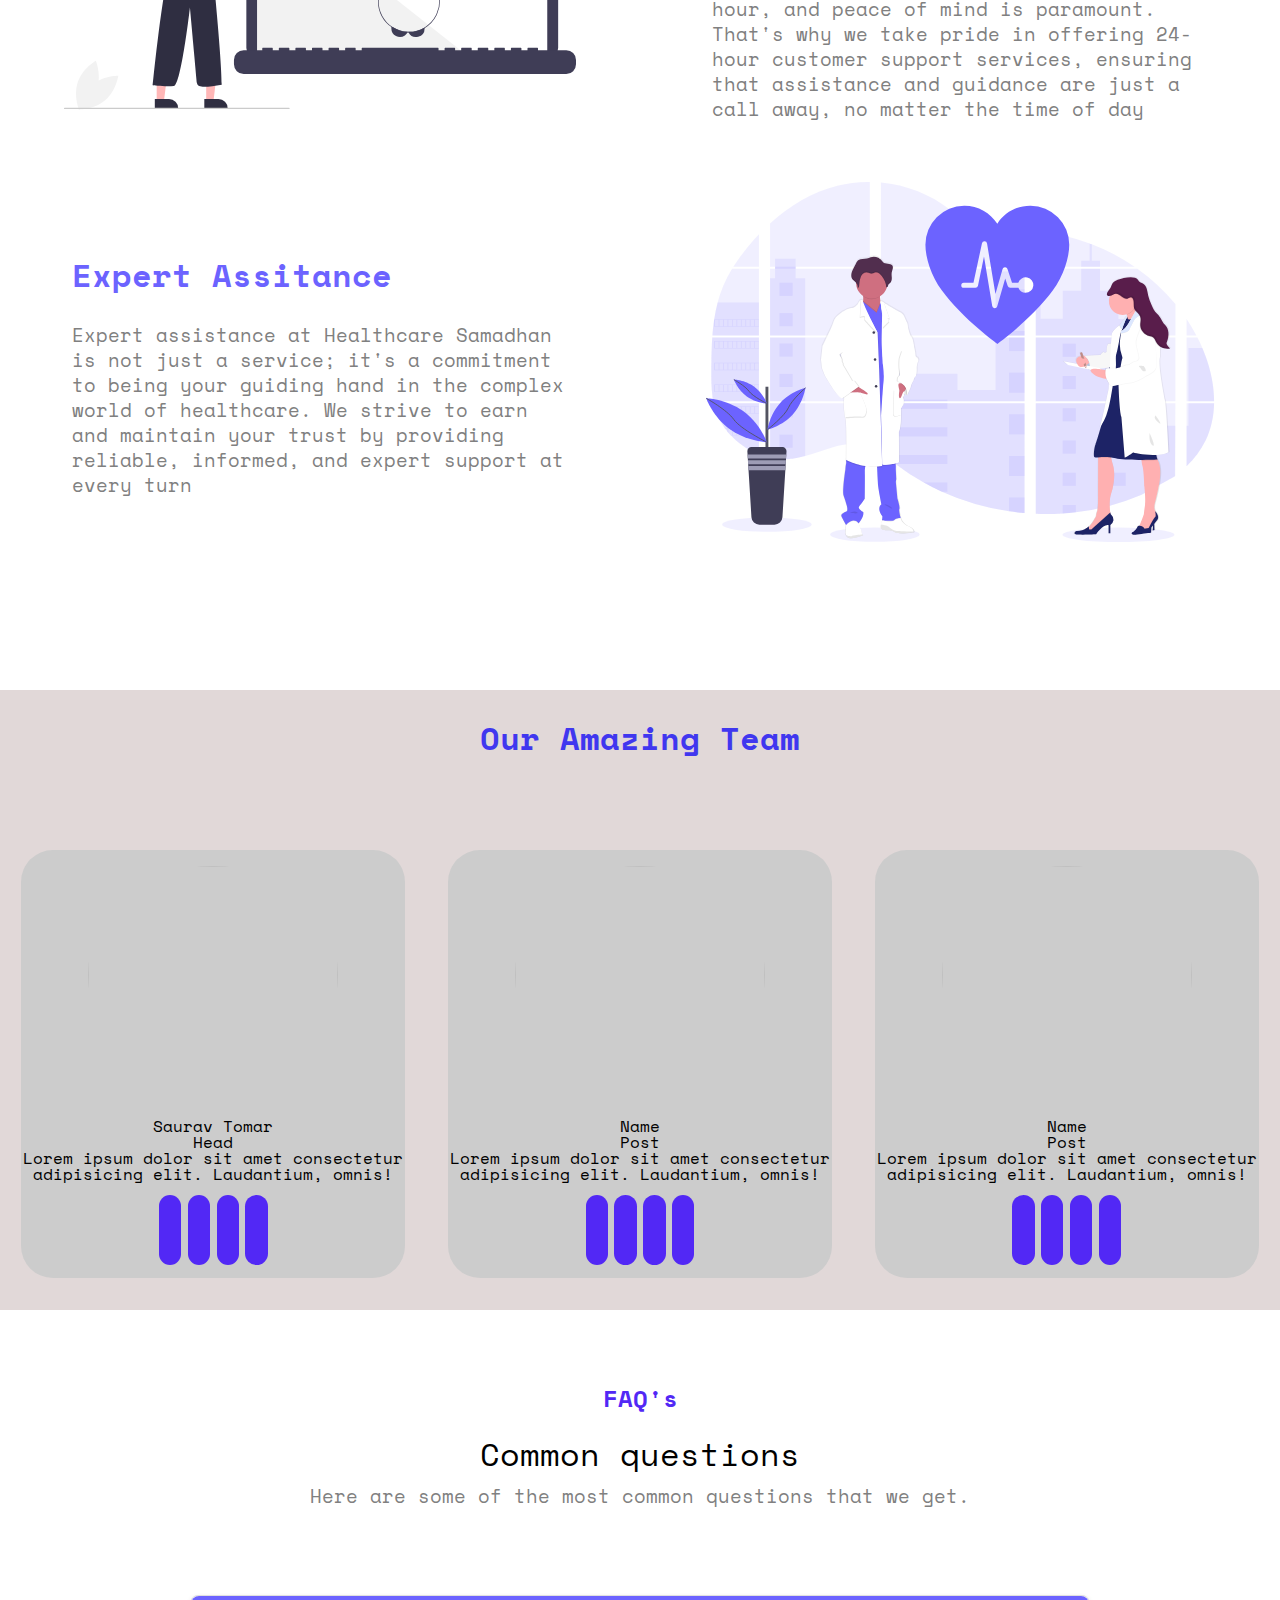
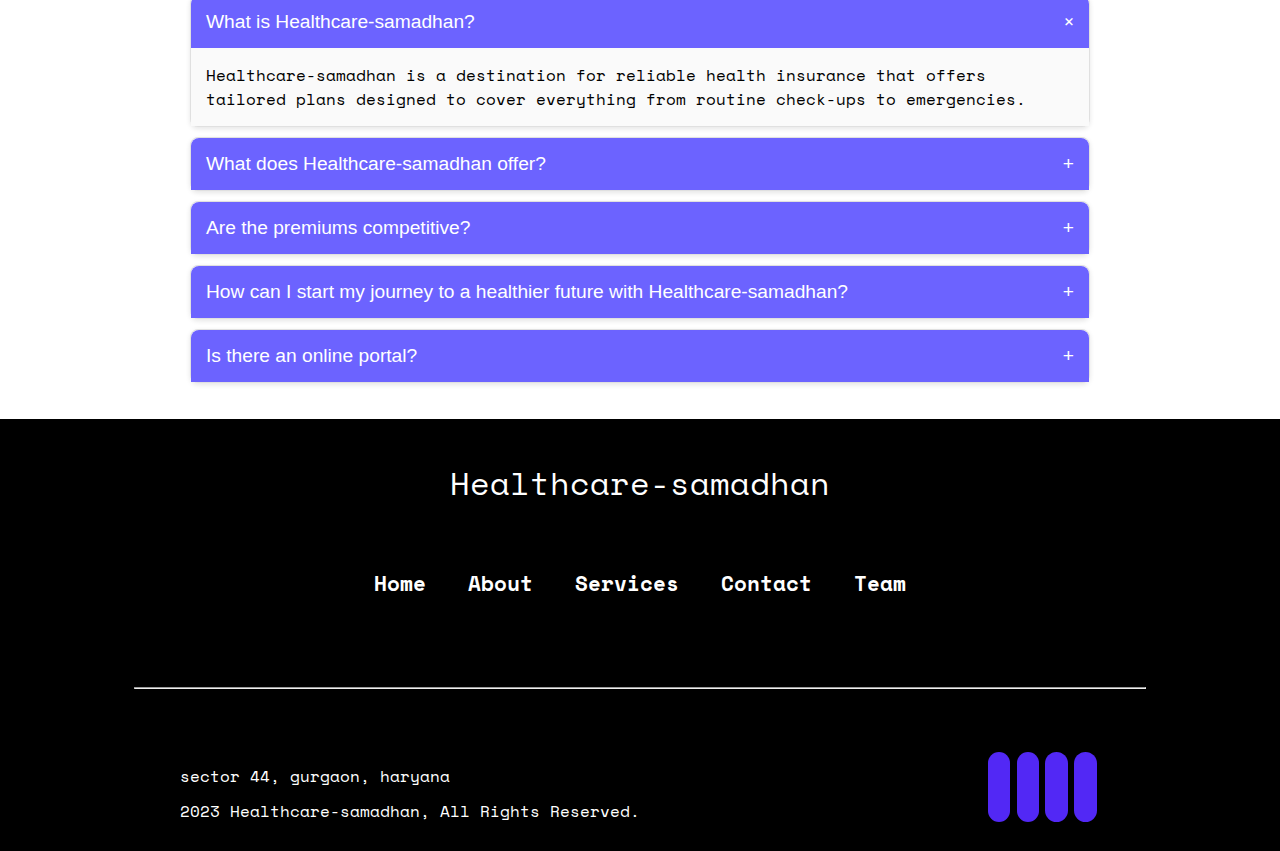
==== commit e6687ef5: "completed website" ====
--- a/index.html
+++ b/index.html
@@ -66,9 +66,9 @@
           your reach. Our network of trusted providers and dedicated customer
           support are here to guide you on your journey to a healthier future.
         </p>
-        <button class="primary__btn">
+        <a href="/pages/contact.html" class="appointment__btn">
           <i class="fa-solid fa-calendar-days"></i>Appointment
-        </button>
+        </a>
       </div>
 
       <div class="priority__img">
--- a/css/style.css
+++ b/css/style.css
@@ -141,7 +141,6 @@
 
 .section__priority {
   width: 100%;
-  height: 80vh;
   display: flex;
   align-items: center;
   justify-content: space-around;
@@ -170,14 +169,22 @@
   font-size: 1.4rem;
   line-height: 1.2;
   word-spacing: 1px;
-  margin: 1rem 0;
-}
-
-.priority__text button.primary__btn {
-  margin: 1rem 0;
-}
-.priority__text button.primary__btn i {
-  padding-right: 1rem;
+  margin: 2rem 0;
+}
+
+.priority__text .appointment__btn {
+  text-decoration: none;
+  background-color: #4037ef;
+  color: #fff;
+  font-size: 1.2rem;
+  border: none;
+  padding: 1rem 2rem;
+  border-radius: 2rem;
+  cursor: pointer;
+  line-height: 3;
+}
+.priority__text a i {
+  padding-right: 0.7rem;
 }
 .priority__img {
   width: 35%;
@@ -560,12 +567,12 @@
     position: absolute;
     top: 0;
     right: 1rem;
-    color: #0f023f;
+    color: #5753c9;
   }
   .fa-bars {
     display: block;
     font-size: 2.5rem;
-    color: #0f023f;
+    color:#5753c9;
     margin-right: 2%;
   }
   .hero__btn__container button {
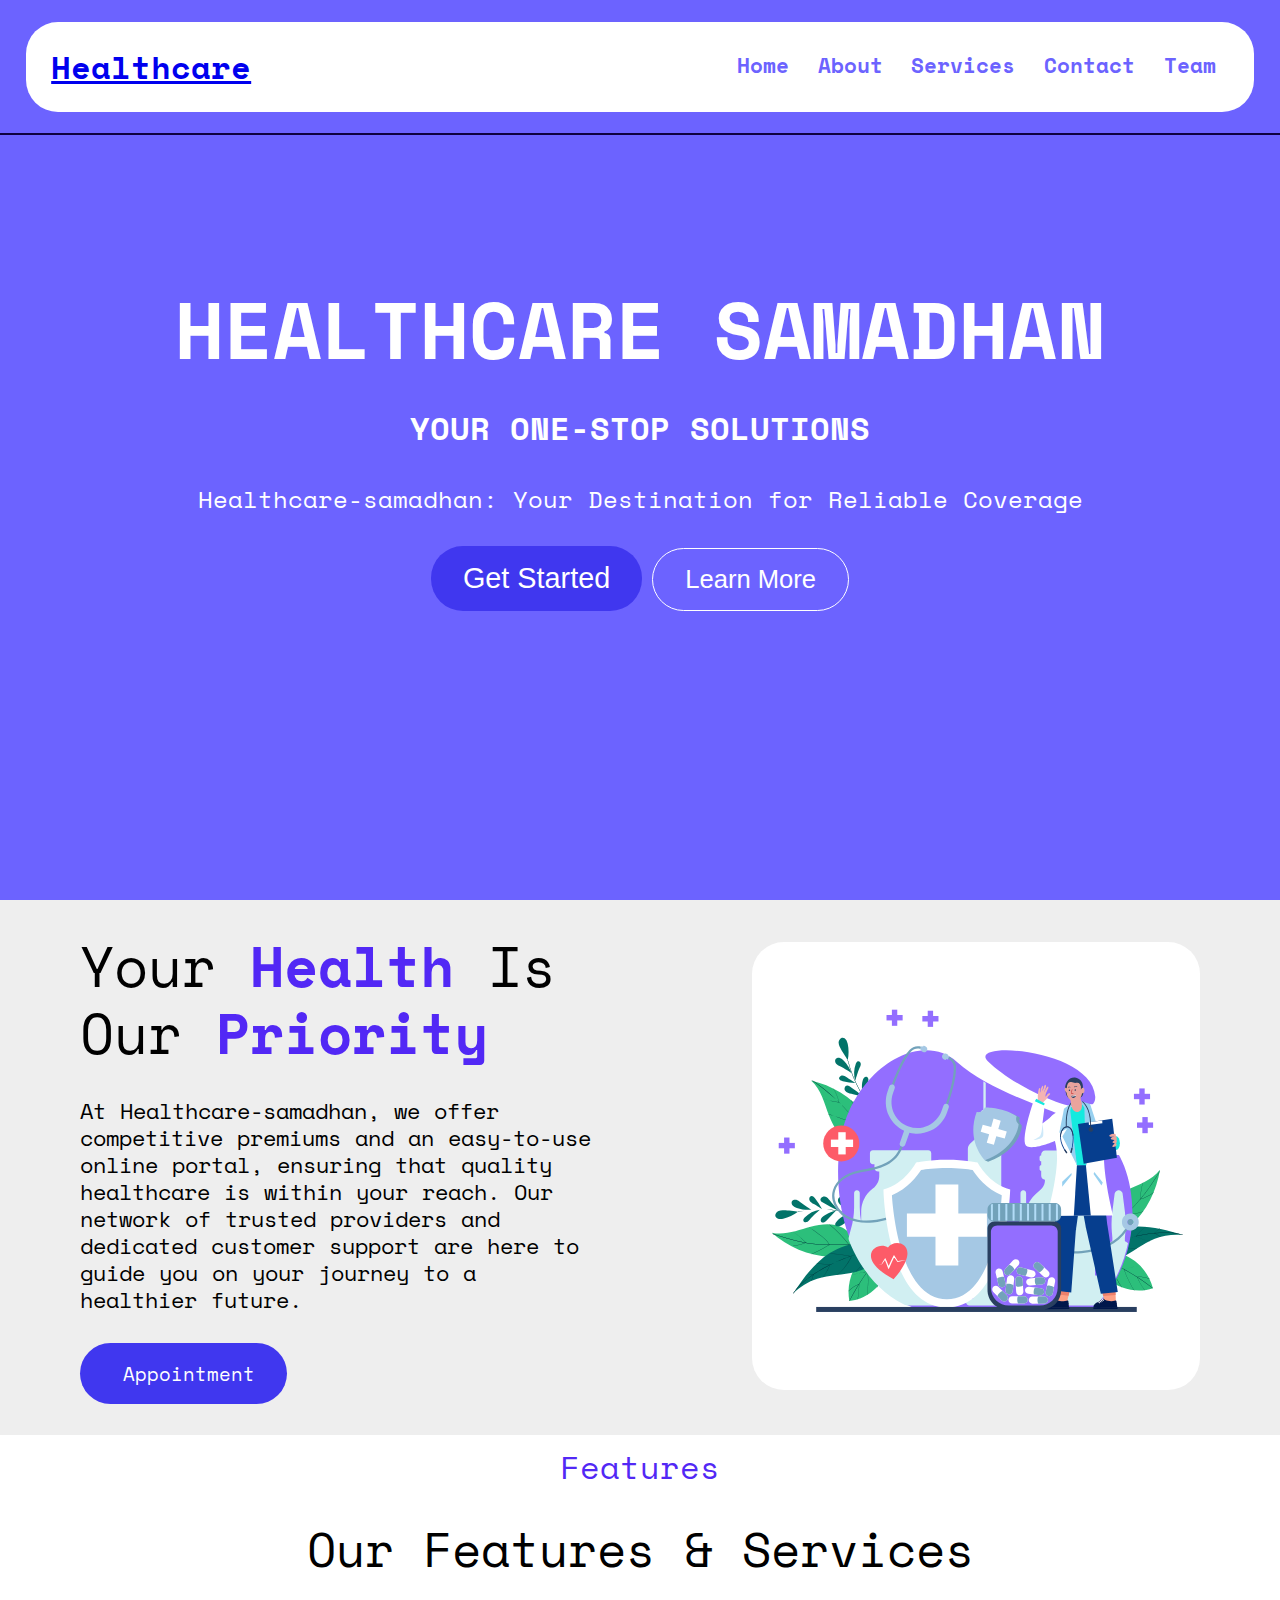
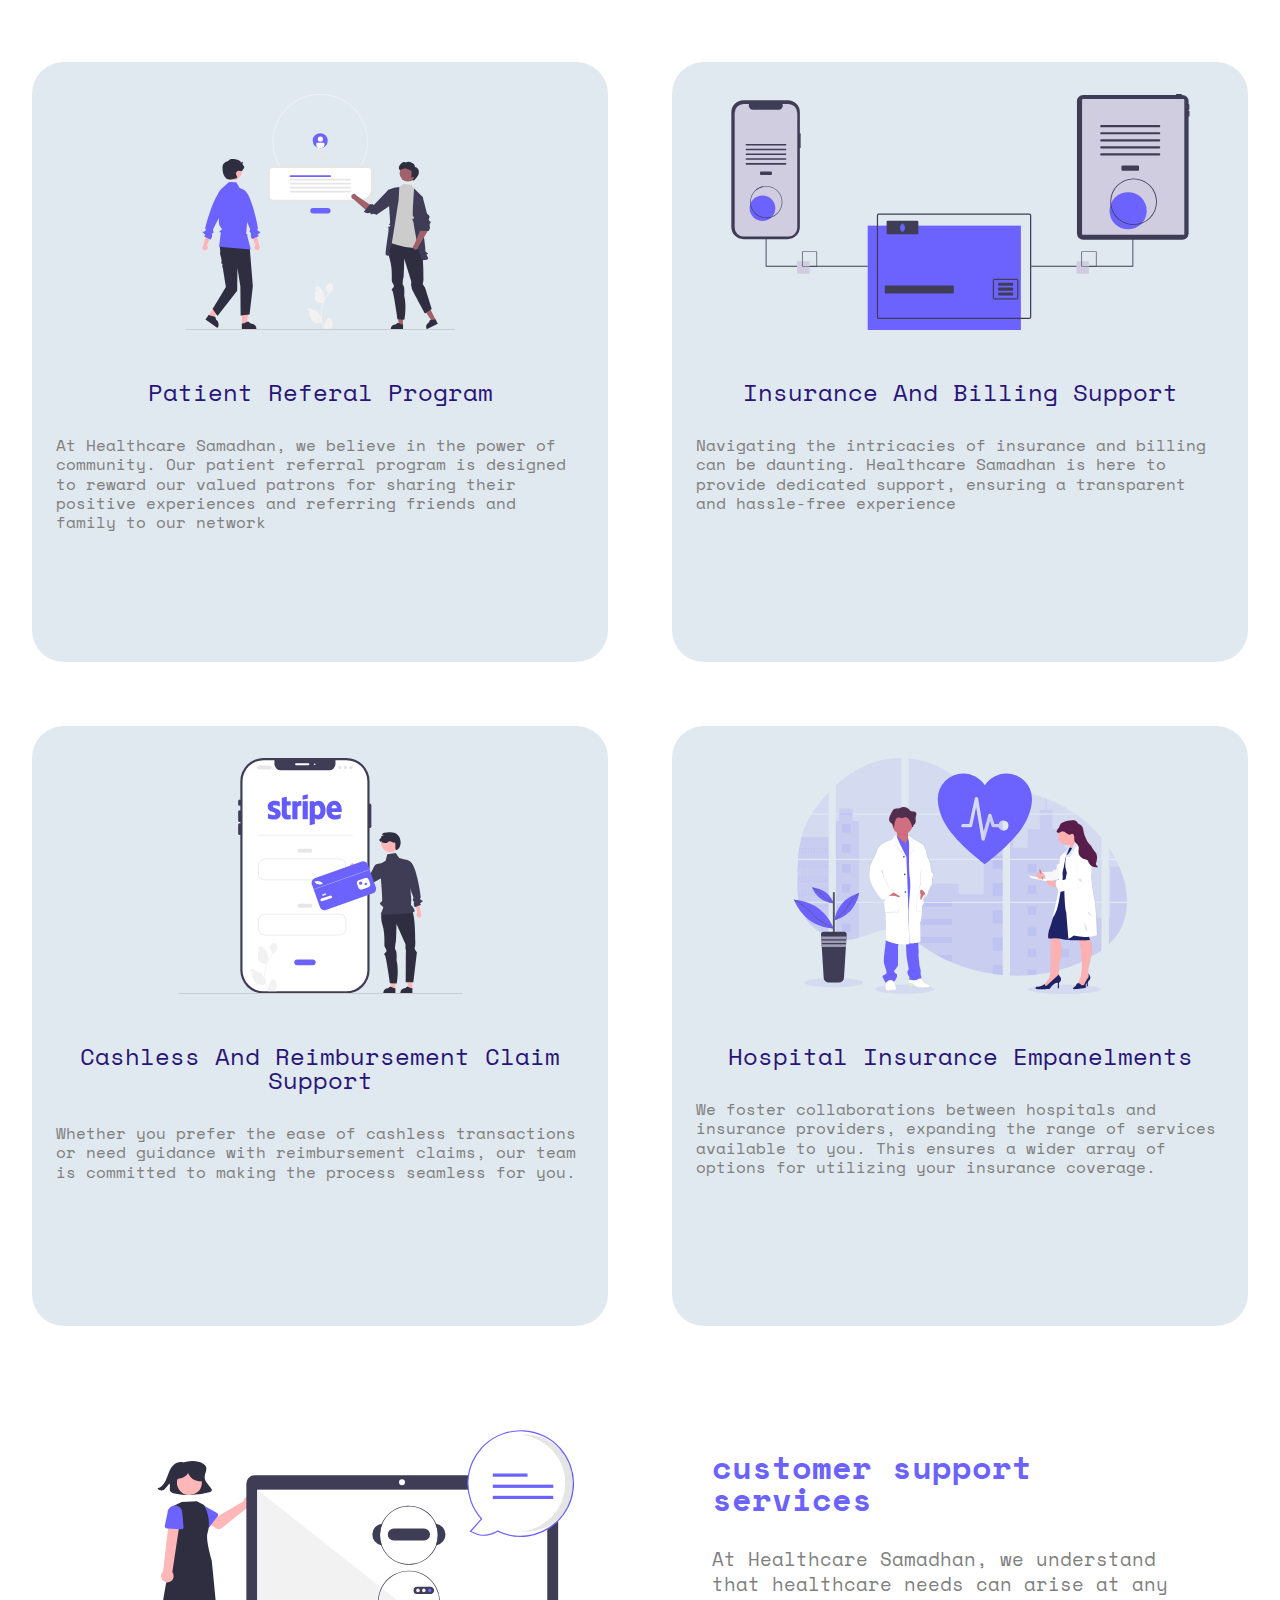
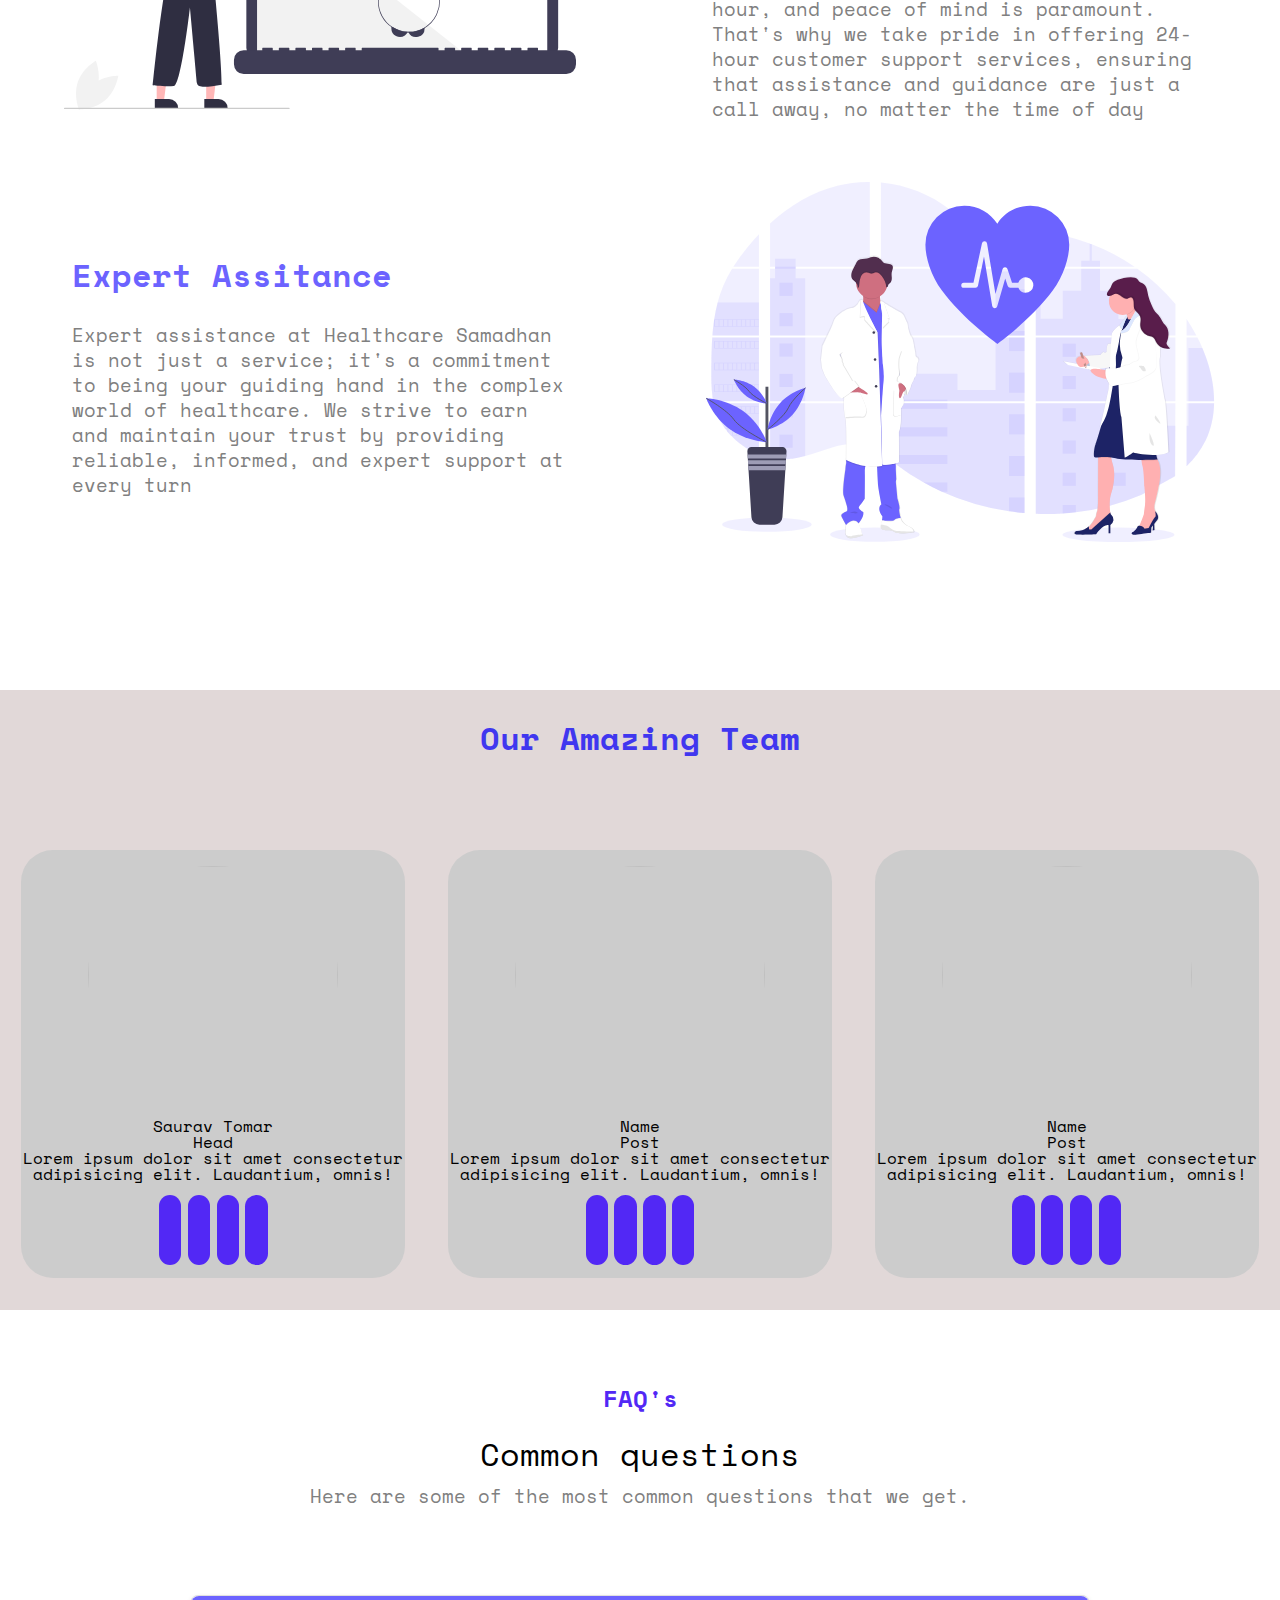
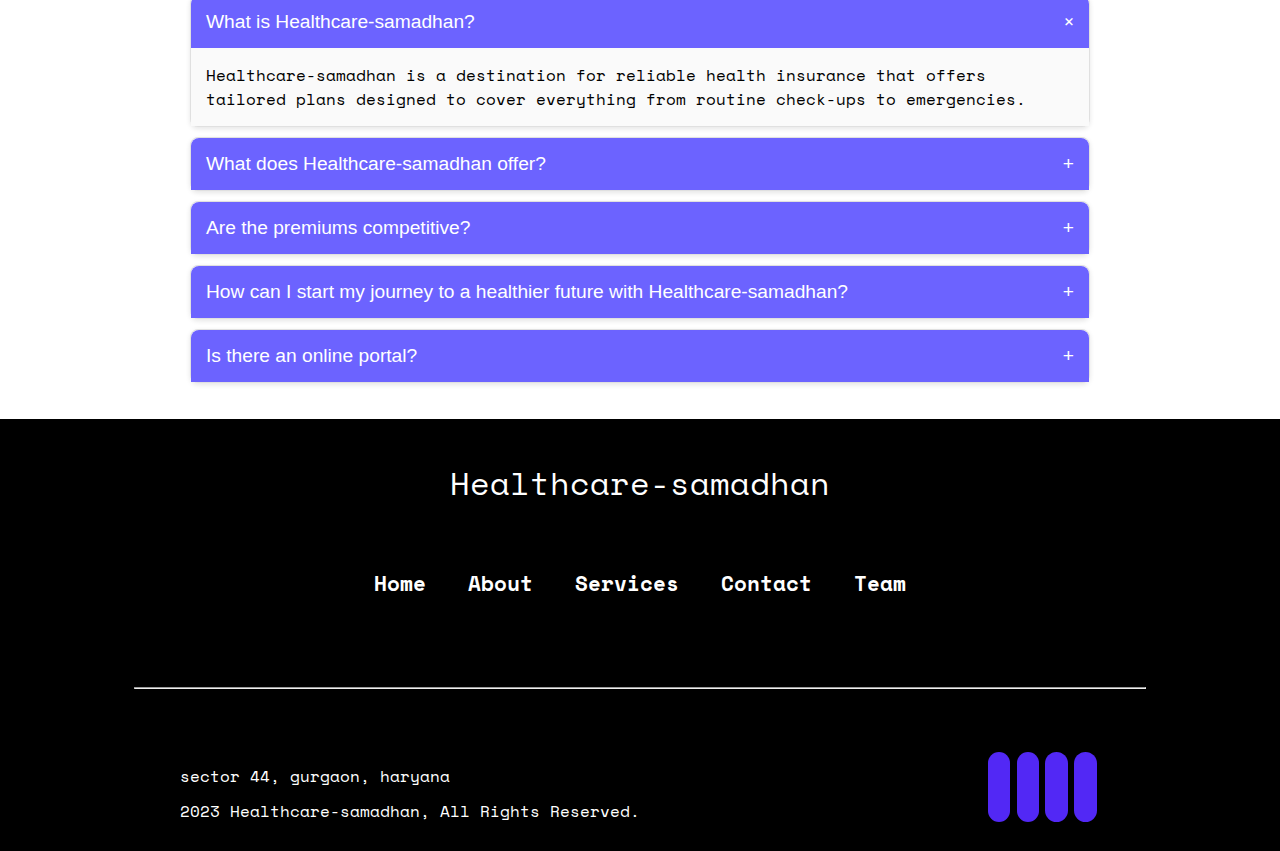
==== commit 617a770c: "logo fix" ====
--- a/index.html
+++ b/index.html
@@ -17,7 +17,10 @@
     <header class="header">
       <nav class="navbar__container">
         <div class="logo">
-          <h2>Healthcare</h2>
+          <h2>
+            <a href="index.html">Healthcare</a>
+
+          </h2>
         </div>
         <i class="fa-solid fa-bars hamburger__menu"></i>
         <ul class="navList__container">
